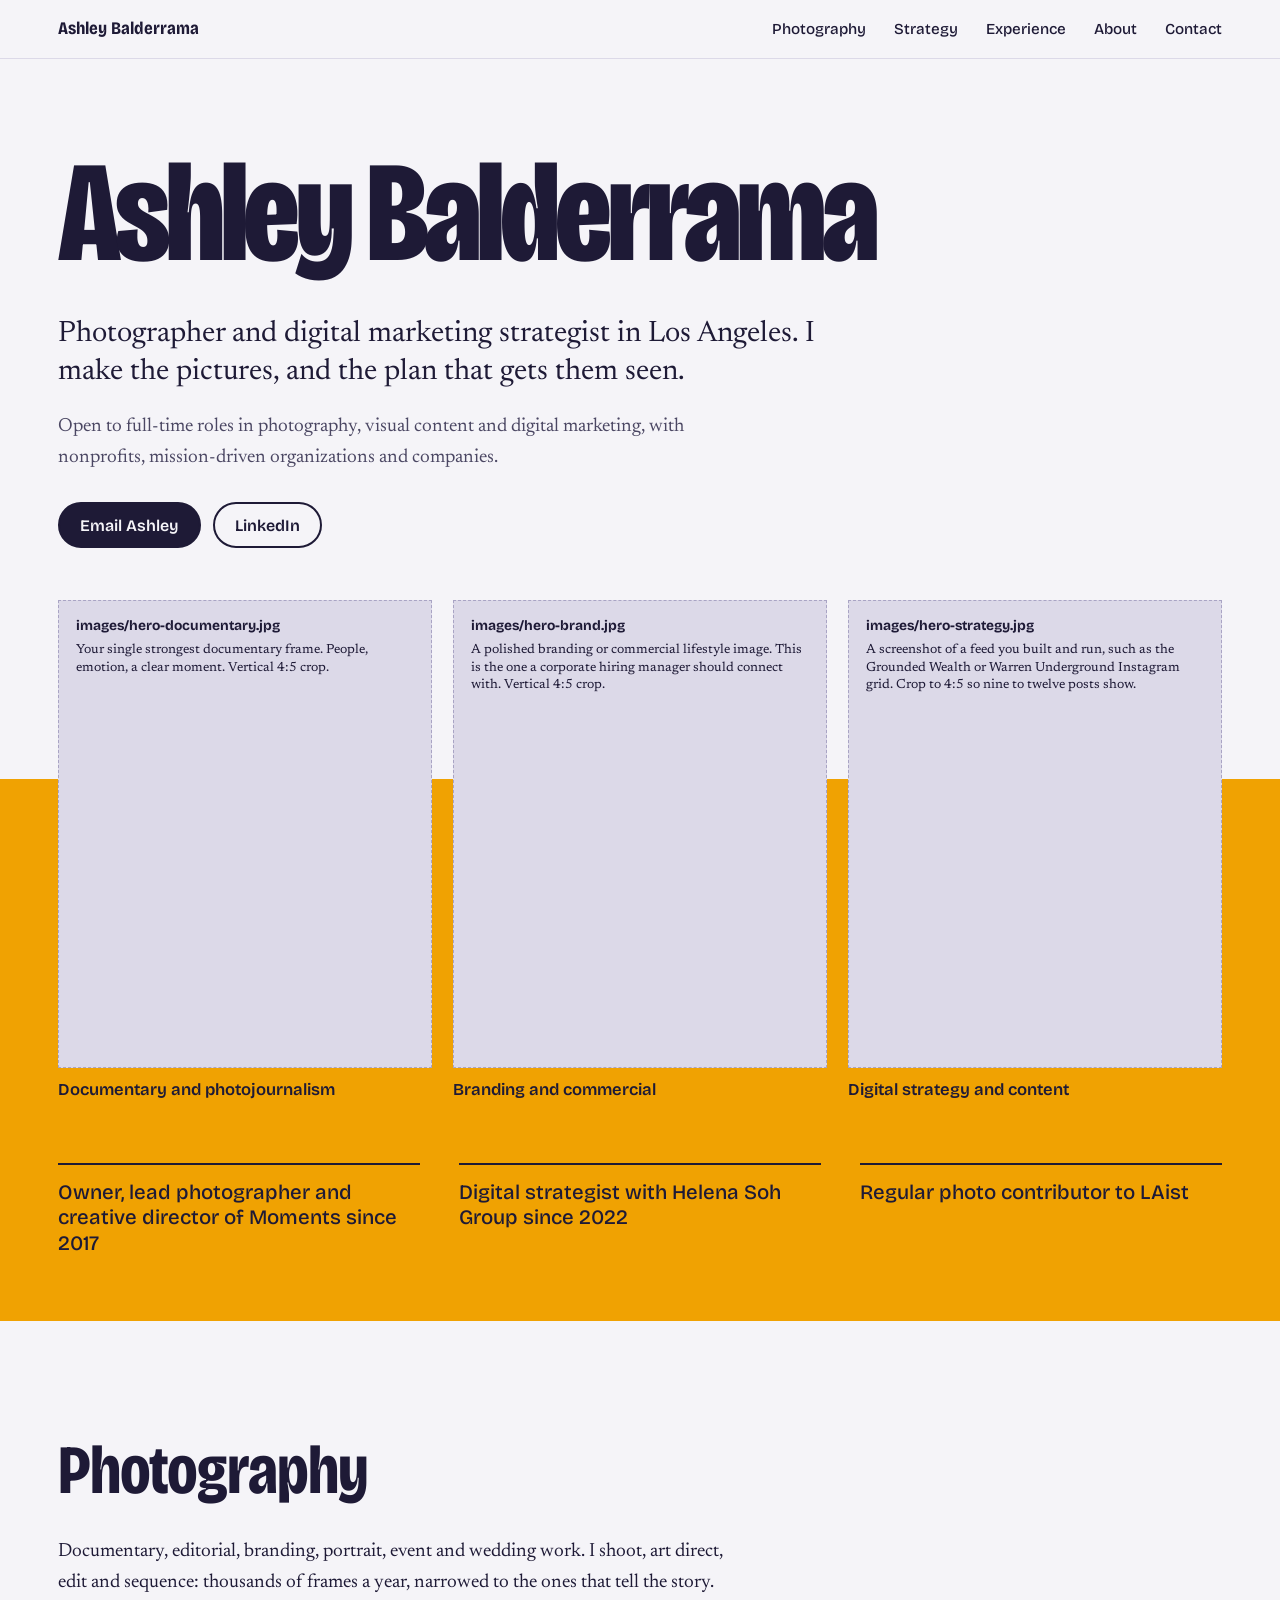
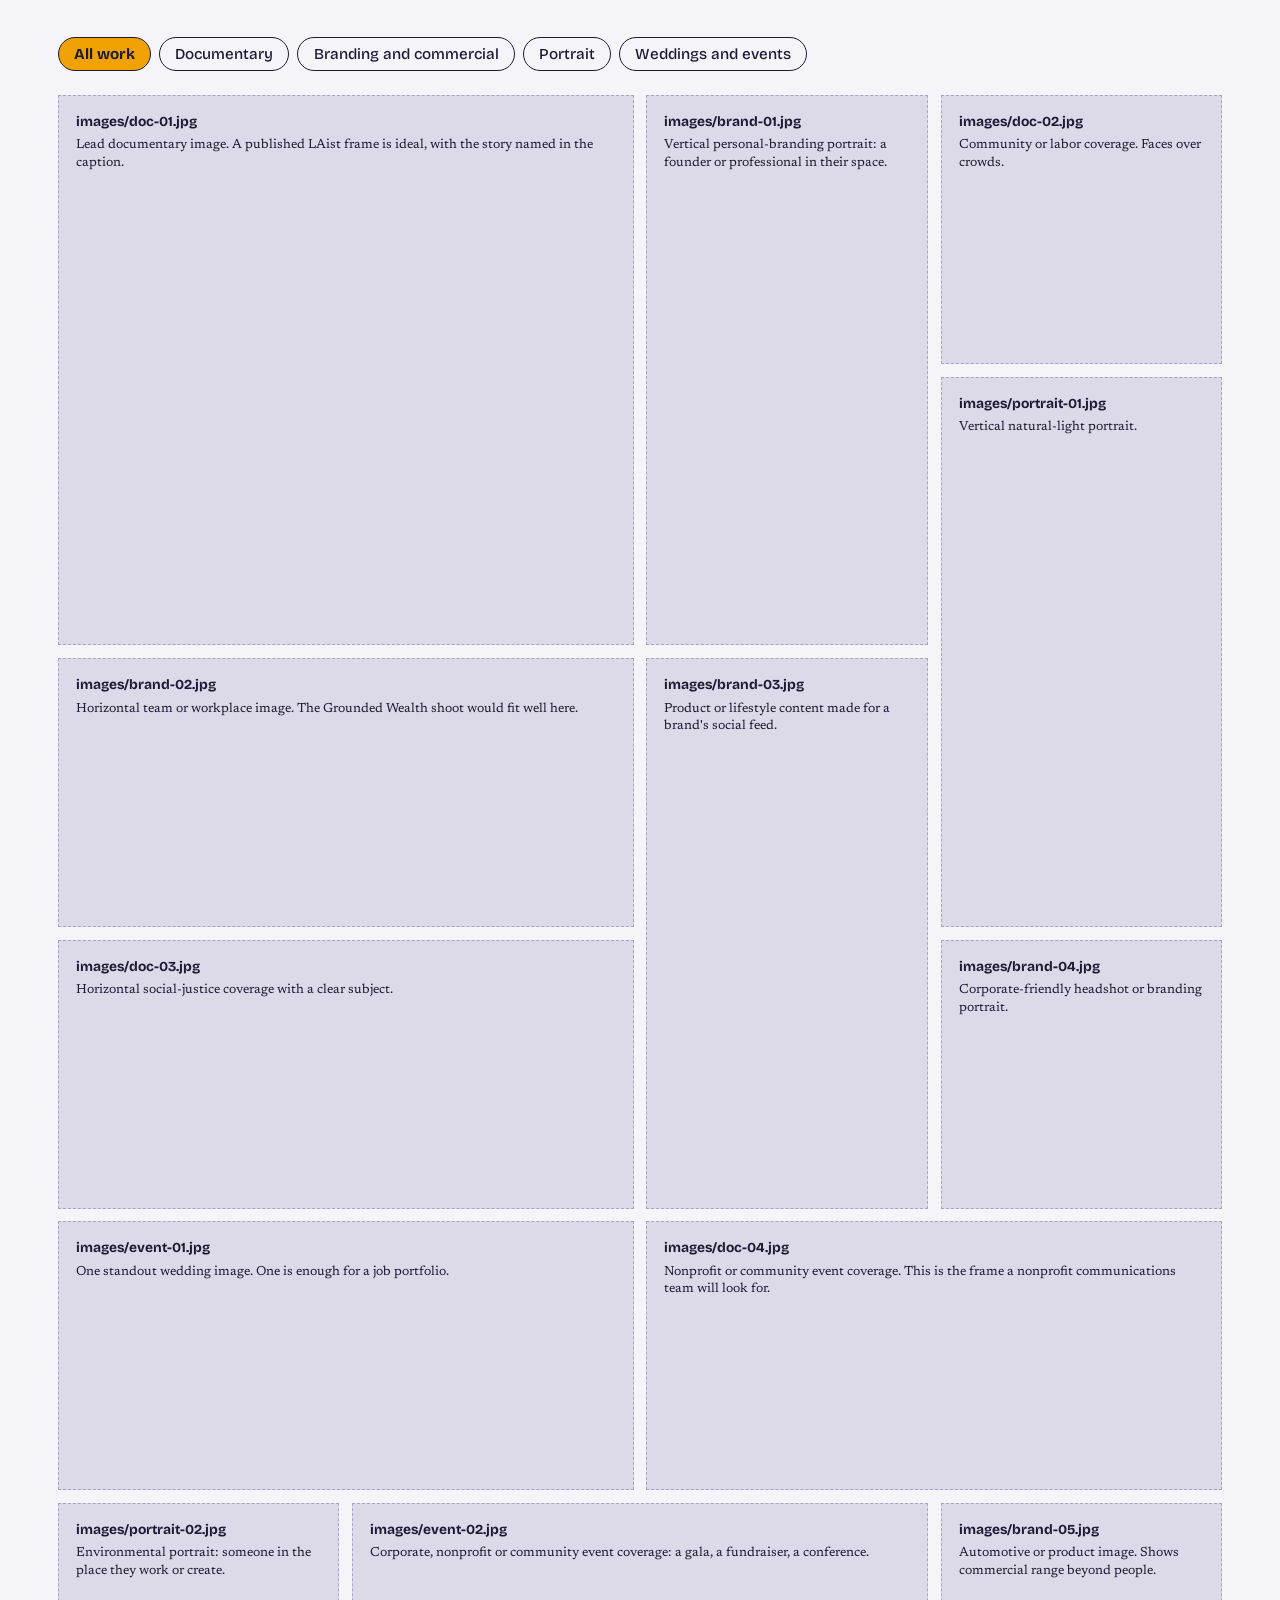
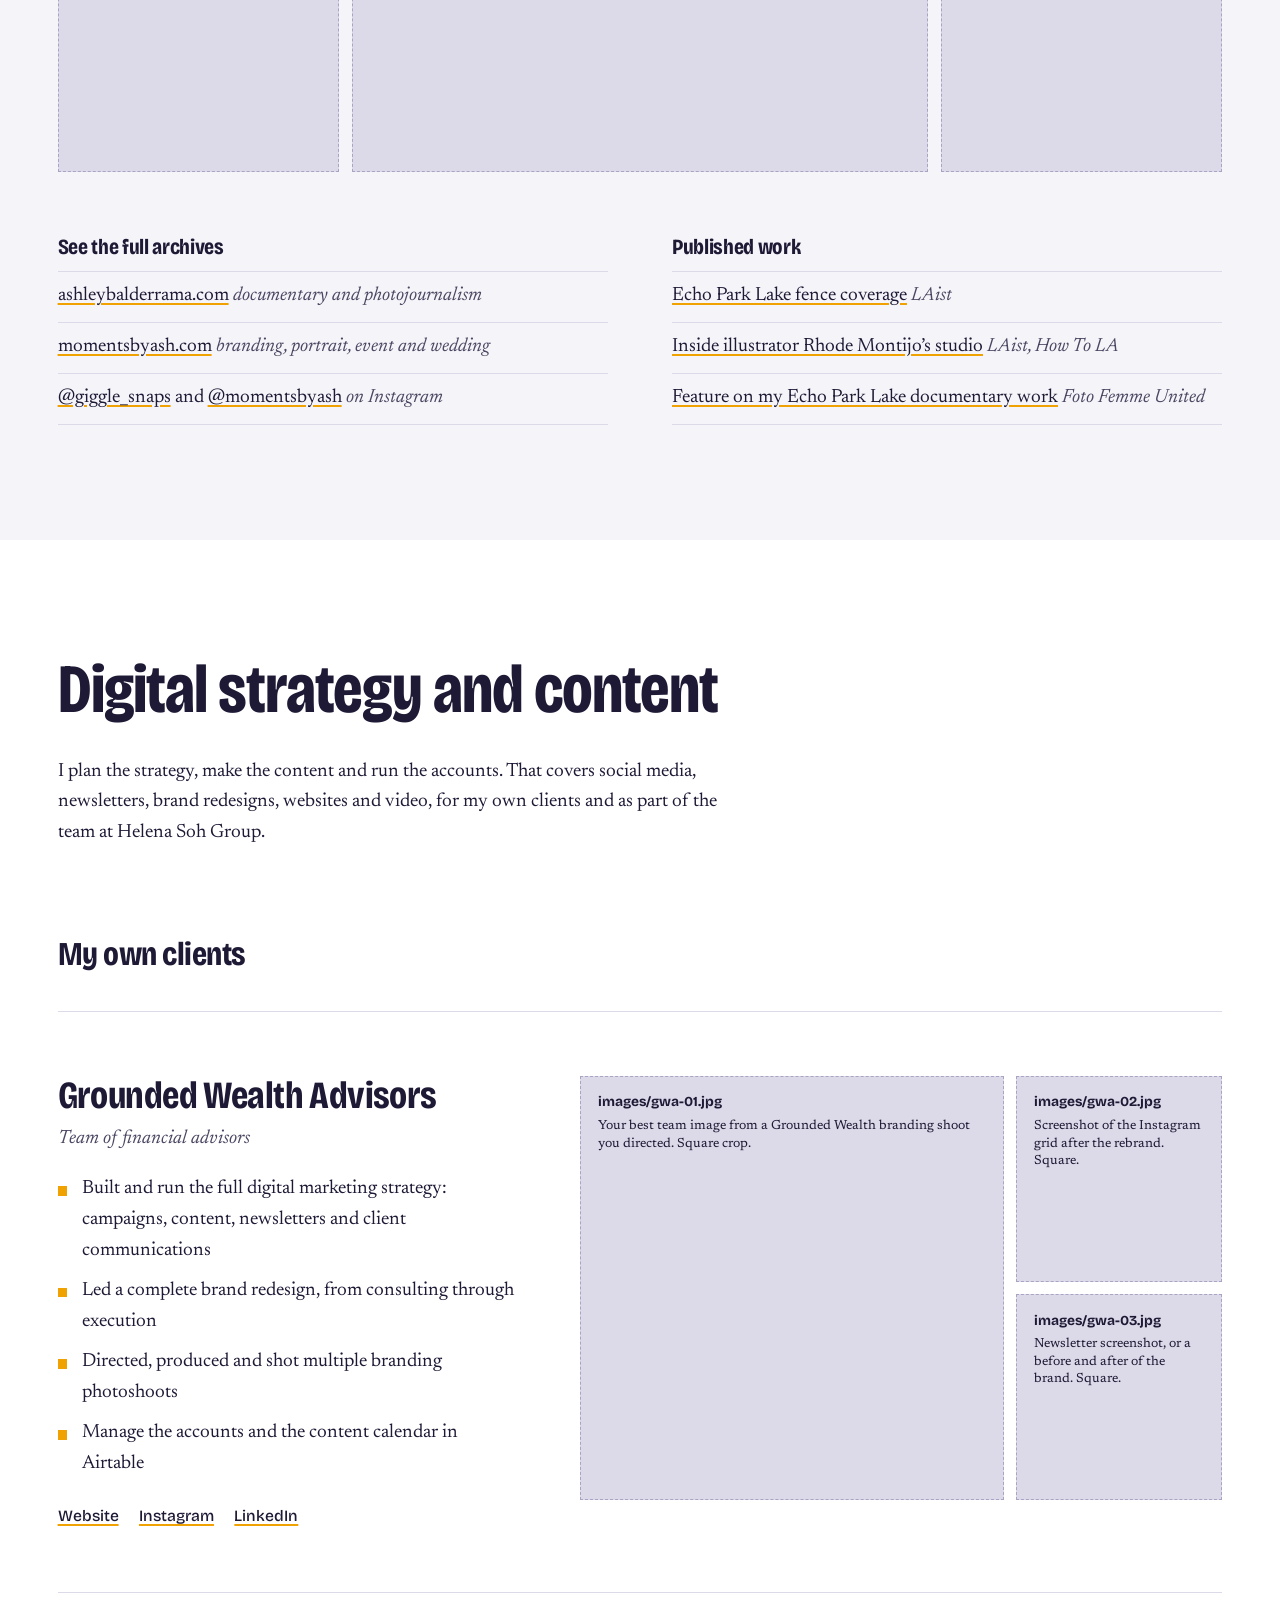
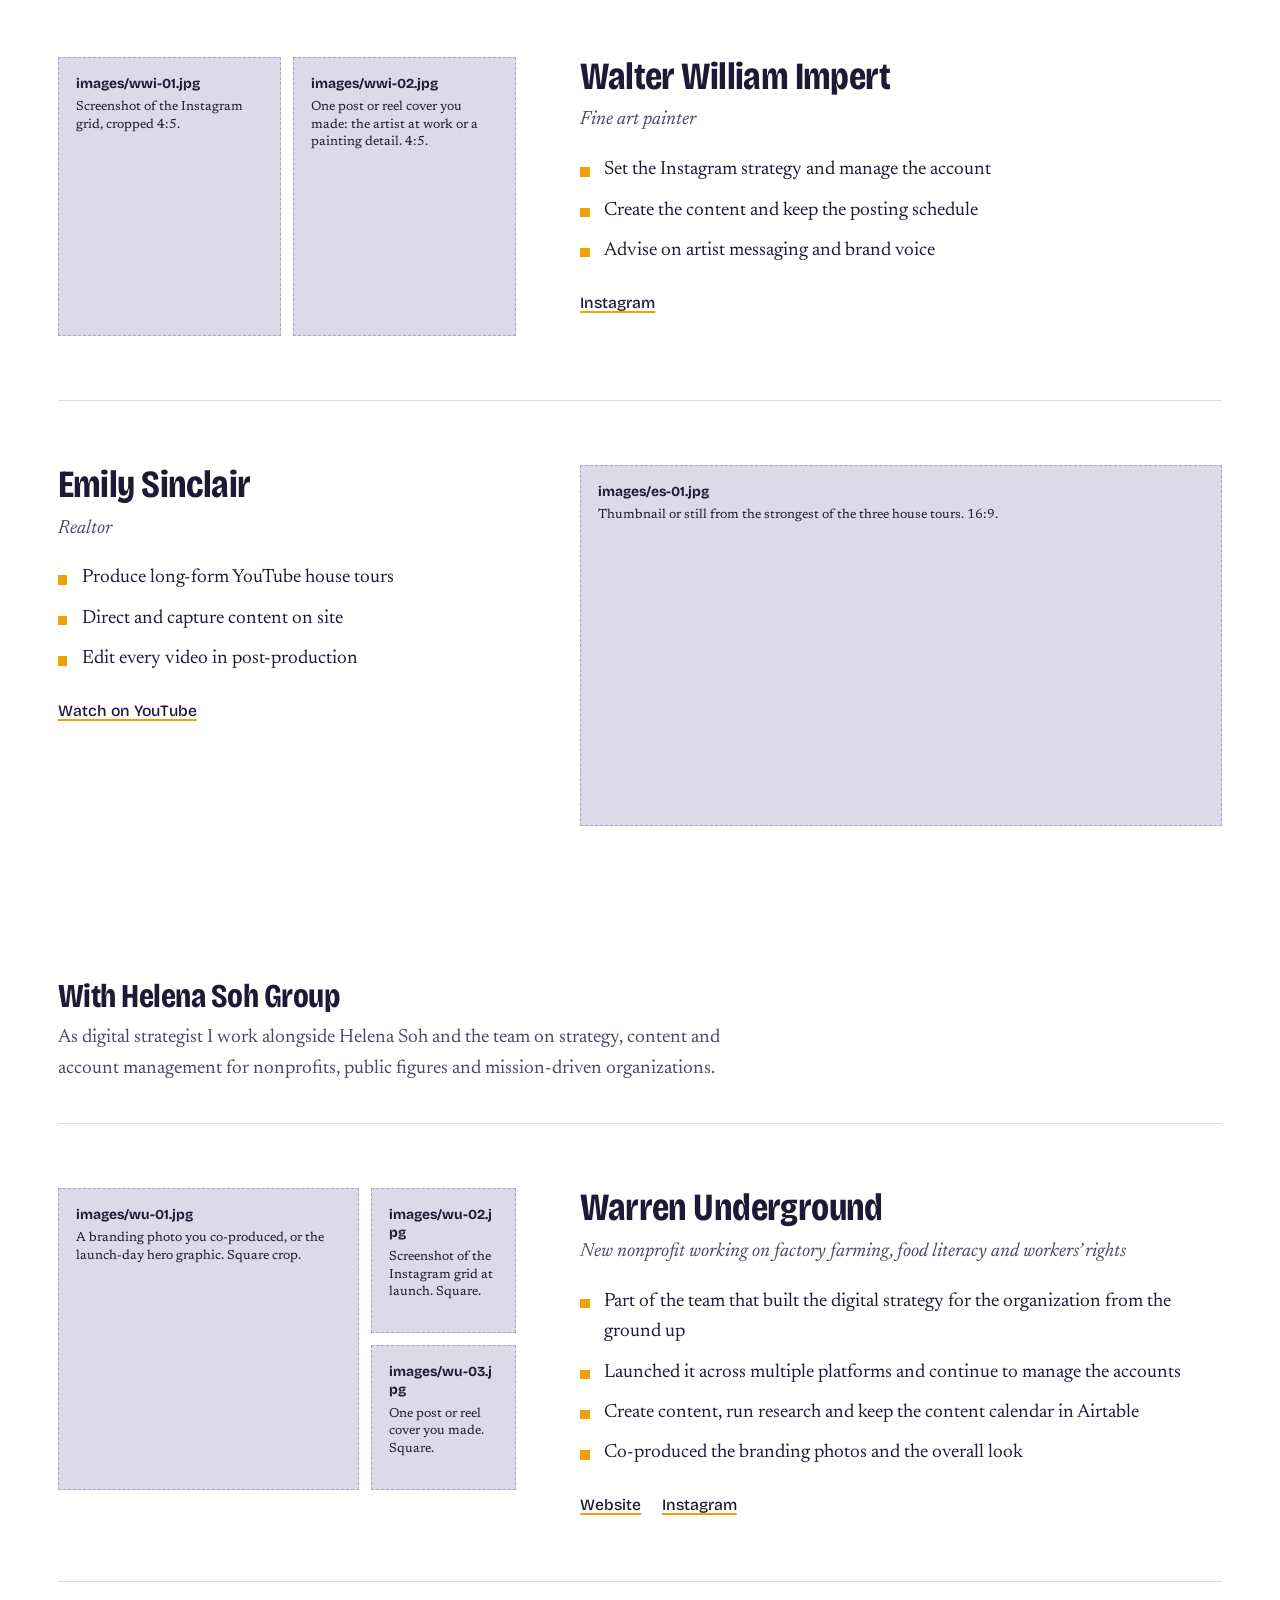
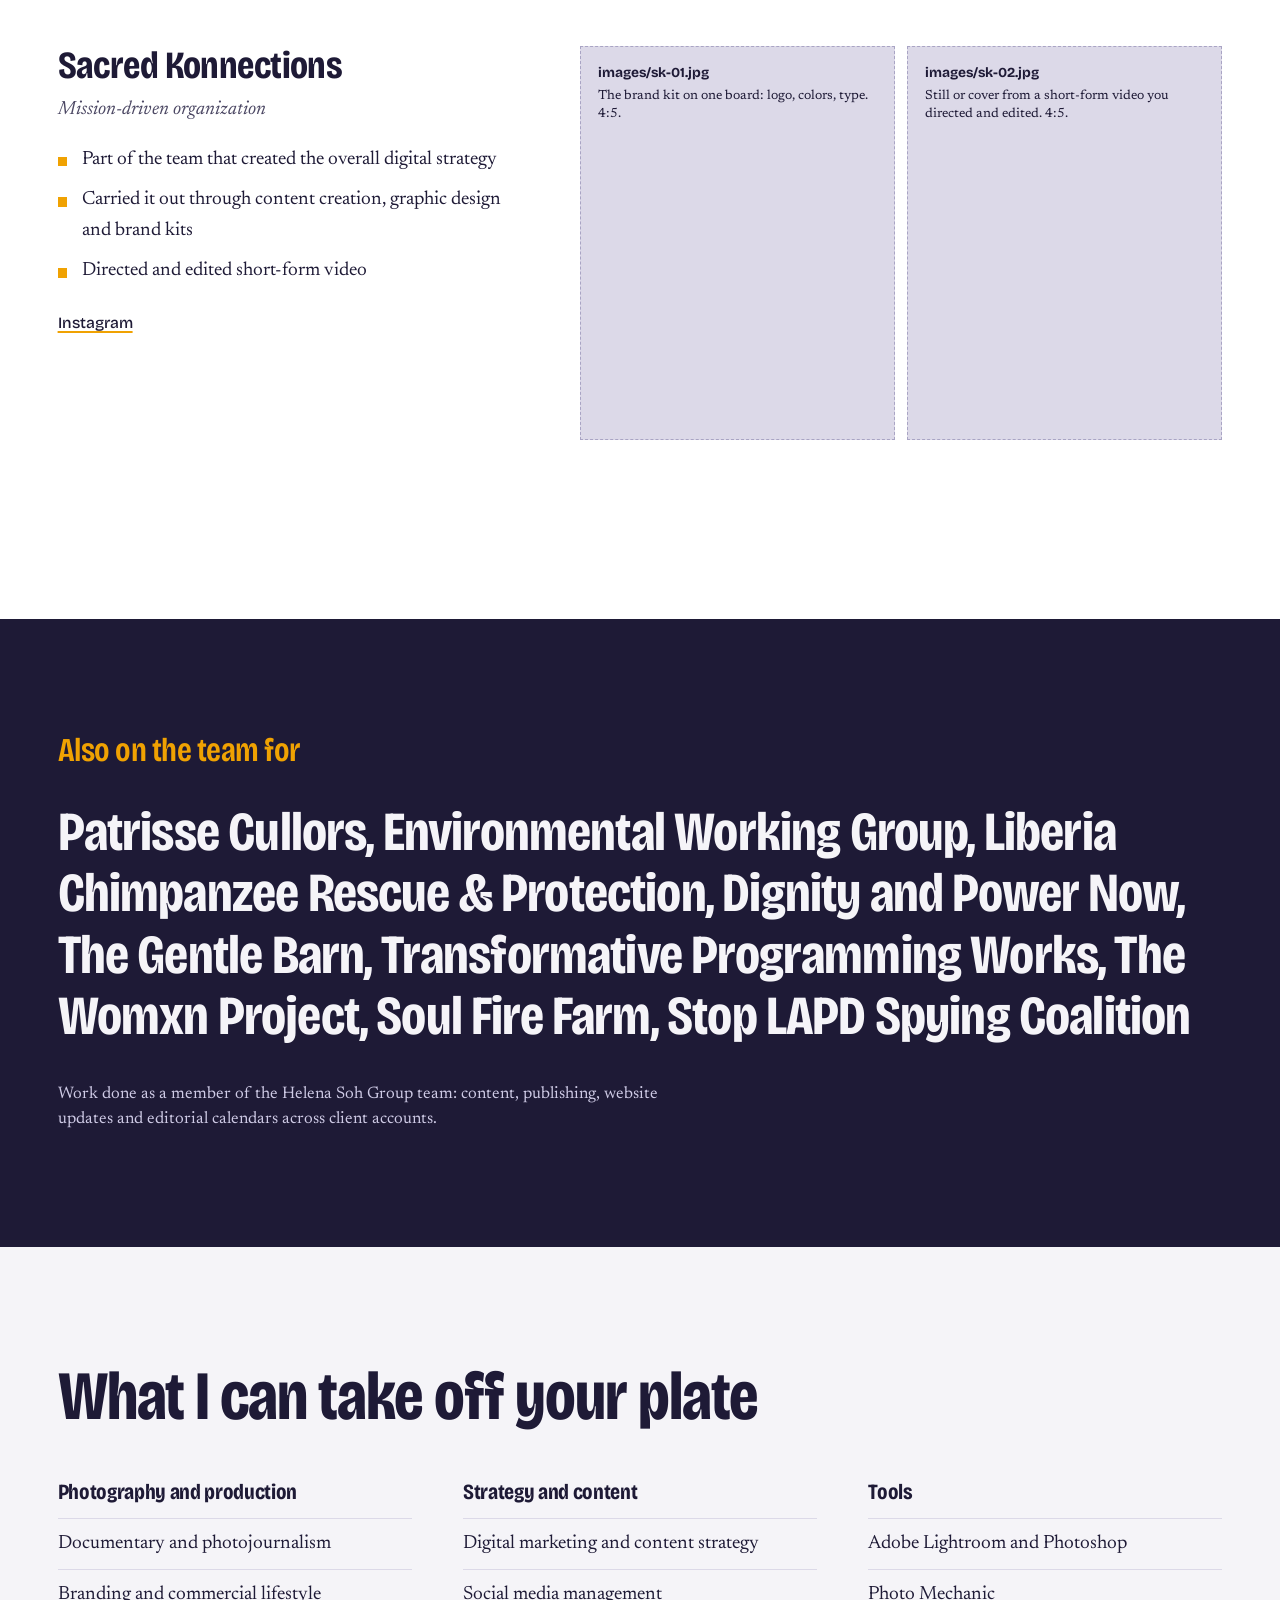
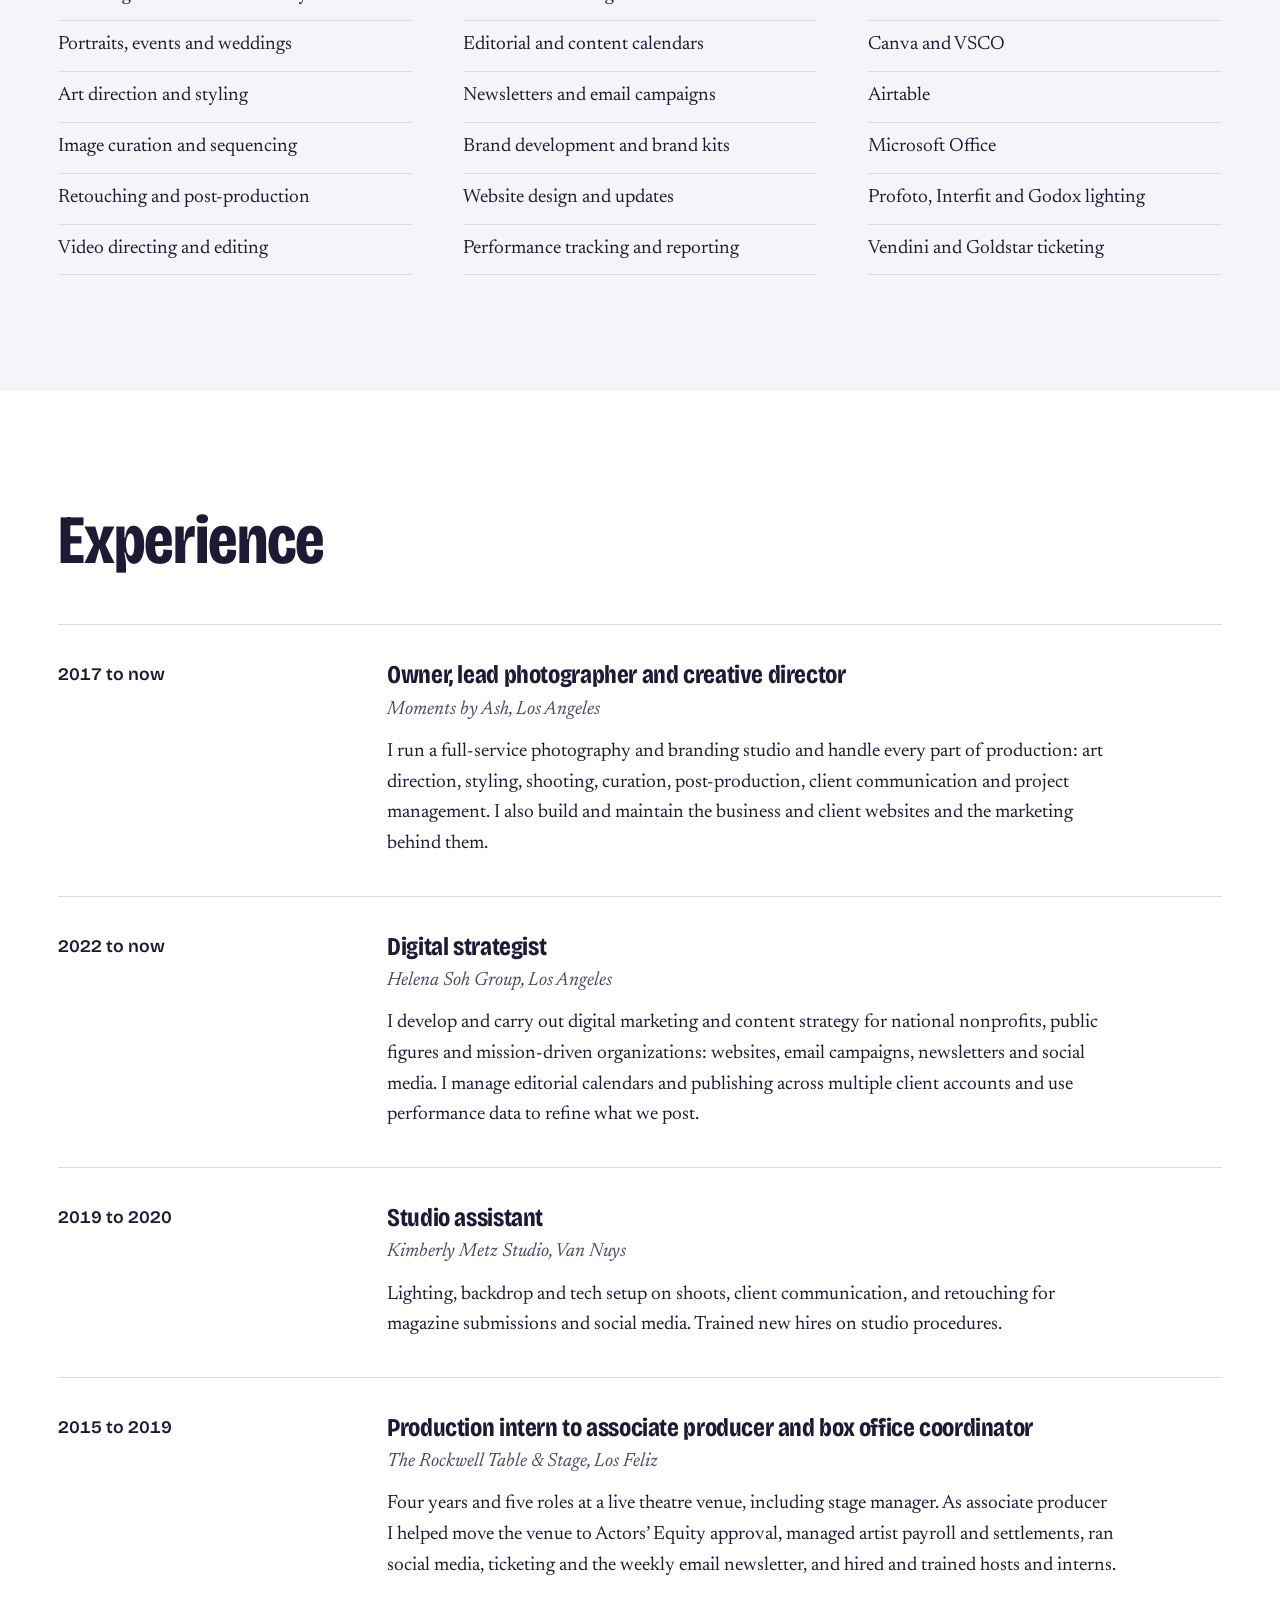
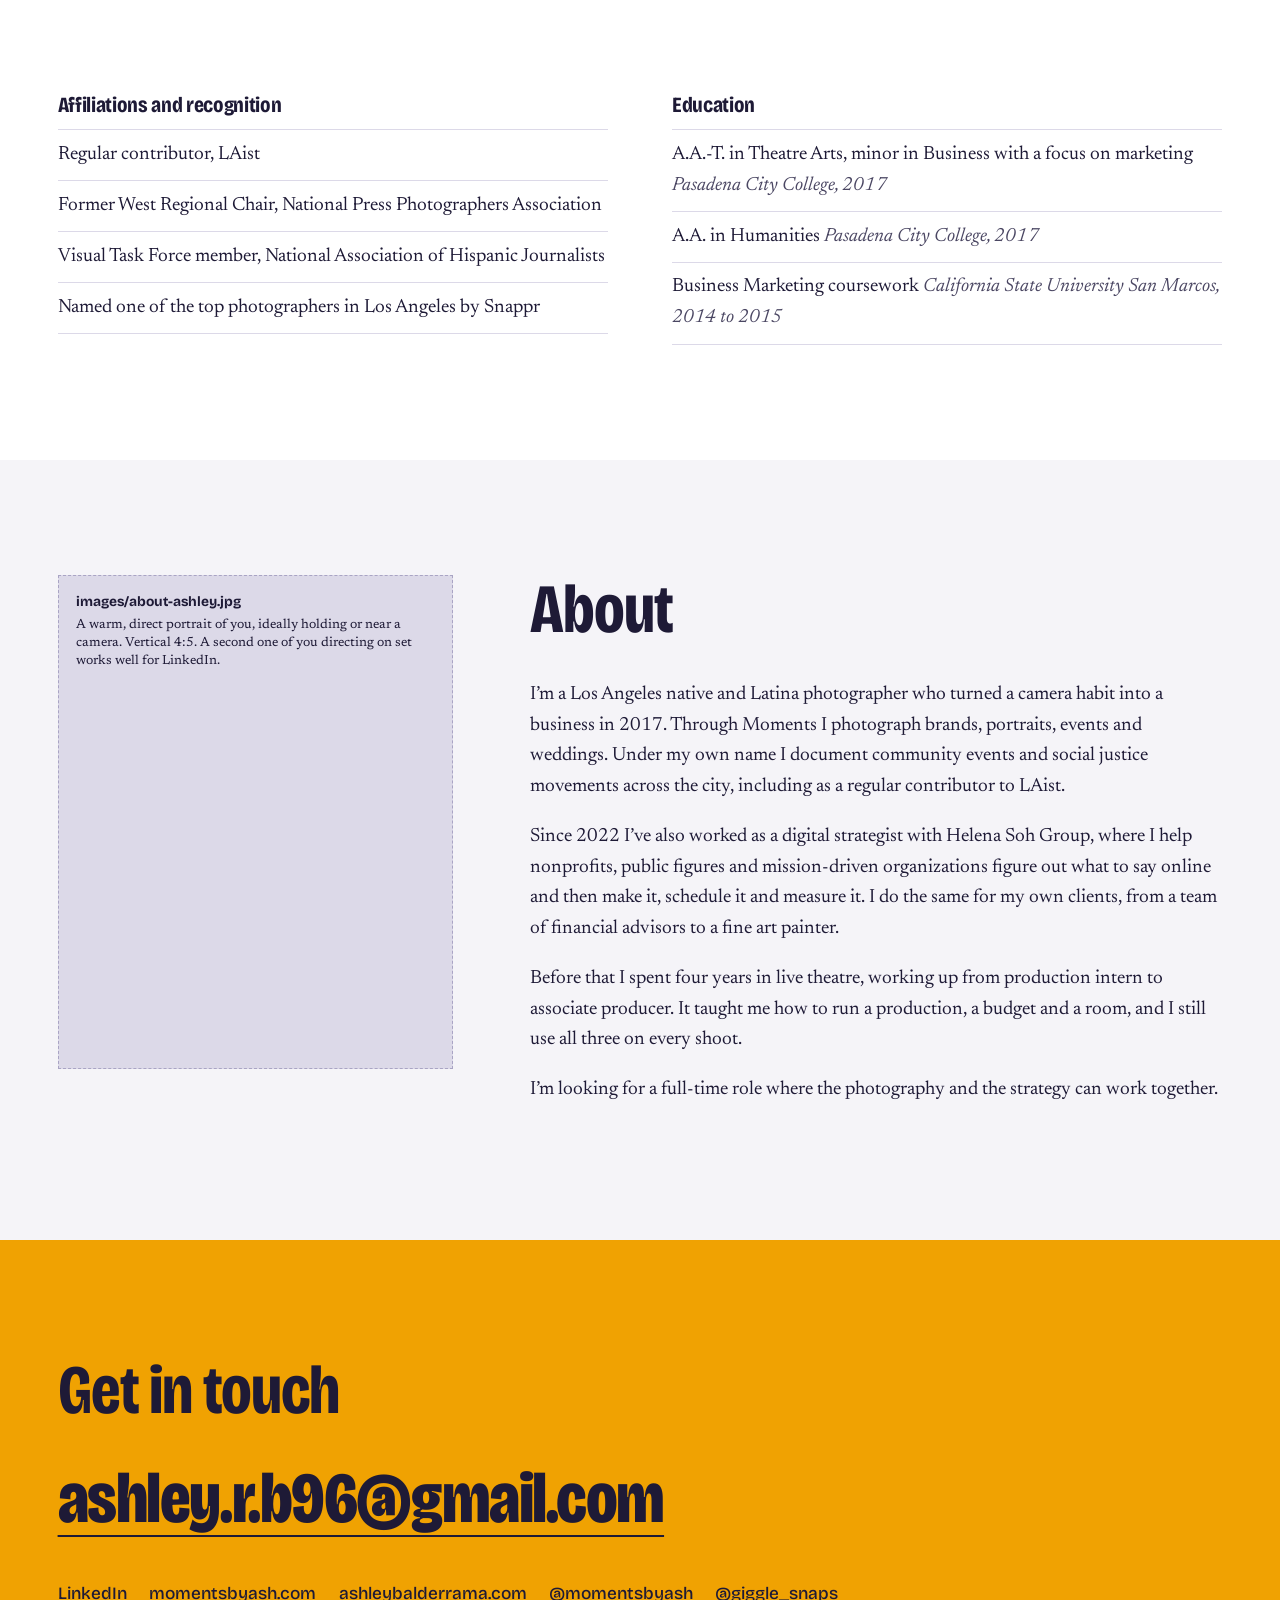
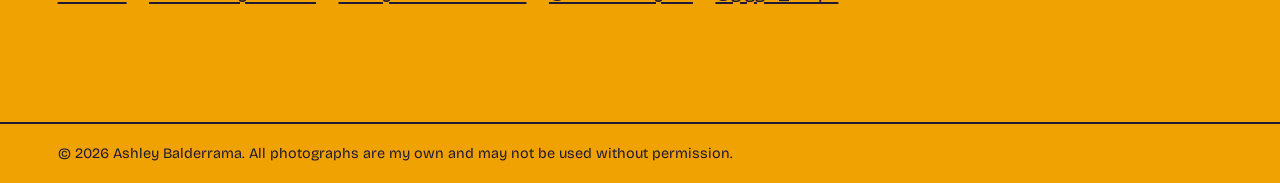
==== index.html @ 35fa94ba "Add files via upload" ====
<!doctype html>
<html lang="en">
<head>
<meta charset="utf-8">
<meta name="viewport" content="width=device-width, initial-scale=1">
<title>Ashley Balderrama | Photographer and digital marketing strategist</title>
<meta name="description" content="Portfolio of Ashley Balderrama, a Los Angeles photographer and digital marketing strategist. Documentary and branding photography, plus digital strategy for nonprofits, mission-driven organizations and businesses.">
<meta property="og:title" content="Ashley Balderrama | Photographer and digital marketing strategist">
<meta property="og:description" content="Documentary and branding photography, plus digital strategy for nonprofits, mission-driven organizations and businesses.">
<meta property="og:type" content="website">
<!-- Once the site is live, add a share image:
<meta property="og:image" content="https://YOUR-USERNAME.github.io/images/hero-brand.jpg"> -->
<link rel="icon" href="data:image/svg+xml,%3Csvg xmlns='http://www.w3.org/2000/svg' viewBox='0 0 64 64'%3E%3Crect width='64' height='64' fill='%23F0A202'/%3E%3Ctext x='32' y='43' font-family='Arial,sans-serif' font-weight='700' font-size='30' text-anchor='middle' fill='%231E1A36'%3EAB%3C/text%3E%3C/svg%3E">
<link rel="preconnect" href="https://fonts.googleapis.com">
<link rel="preconnect" href="https://fonts.gstatic.com" crossorigin>
<link href="https://fonts.googleapis.com/css2?family=Bricolage+Grotesque:opsz,wdth,wght@12..96,75..100,400..800&family=Newsreader:ital,opsz,wght@0,6..72,400..600;1,6..72,400..600&display=swap" rel="stylesheet">

<style>
  :root{
    --paper:#F5F4F8;
    --white:#FFFFFF;
    --ink:#1E1A36;
    --ink-soft:#4B4763;
    --indigo:#4A3F8C;
    --marigold:#F0A202;
    --mist:#DCD9E8;
    --display:"Bricolage Grotesque","Arial Narrow","Helvetica Neue",Arial,sans-serif;
    --text:"Newsreader",Georgia,"Times New Roman",serif;
    --gutter:clamp(20px,4.5vw,64px);
  }
  *,*::before,*::after{box-sizing:border-box}
  html{-webkit-text-size-adjust:100%}
  @media (prefers-reduced-motion:no-preference){html{scroll-behavior:smooth}}
  body{
    margin:0;background:var(--paper);color:var(--ink);
    font-family:var(--text);font-size:clamp(1.06rem,.35vw + 1rem,1.2rem);line-height:1.6;
    font-optical-sizing:auto;
  }
  img{display:block;max-width:100%}
  h1,h2,h3,h4{font-family:var(--display);font-stretch:80%;line-height:1.02;margin:0;letter-spacing:-.015em}
  p{margin:0 0 1em}
  a{color:inherit;text-decoration-color:var(--marigold);text-decoration-thickness:2px;text-underline-offset:.18em}
  a:hover{text-decoration-color:currentColor}
  :focus-visible{outline:3px solid var(--indigo);outline-offset:3px}
  .on-dark :focus-visible{outline-color:var(--marigold)}
  .wrap{max-width:1280px;margin-inline:auto;padding-inline:var(--gutter)}
  .measure{max-width:38em}
  section[id]{scroll-margin-top:72px}

  /* top bar */
  .top{position:sticky;top:0;z-index:20;background:rgba(245,244,248,.94);backdrop-filter:blur(8px);border-bottom:1px solid var(--mist)}
  .top .wrap{display:flex;align-items:center;justify-content:space-between;gap:20px;min-height:58px}
  .brand{font-family:var(--display);font-weight:700;font-stretch:85%;font-size:1.1rem;text-decoration:none;white-space:nowrap}
  .top nav{display:flex;gap:clamp(14px,2.2vw,30px);overflow-x:auto;scrollbar-width:none}
  .top nav::-webkit-scrollbar{display:none}
  .top nav a{font-family:var(--display);font-size:.95rem;font-weight:500;text-decoration:none;white-space:nowrap;padding-block:6px}
  .top nav a:hover{text-decoration:underline;text-decoration-color:var(--marigold);text-decoration-thickness:2px}

  /* buttons */
  .btn{display:inline-block;font-family:var(--display);font-weight:600;font-size:1rem;text-decoration:none;
       padding:.72em 1.25em;border-radius:999px;border:2px solid var(--ink);line-height:1.2}
  .btn-solid{background:var(--ink);color:var(--paper)}
  .btn-solid:hover{background:var(--indigo);border-color:var(--indigo)}
  .btn-line:hover{background:var(--ink);color:var(--paper)}
  [hidden]{display:none !important}

  /* image slots */
  .slot{position:relative;display:block;overflow:hidden;margin:0;background:var(--mist);color:var(--ink)}
  .slot > img{position:absolute;inset:0;width:100%;height:100%;object-fit:cover}
  .slot-note{display:none;position:absolute;inset:0;padding:clamp(10px,1.4vw,18px);overflow:hidden;
             font-family:var(--text);font-size:.82rem;line-height:1.35;text-align:left;font-weight:400}
  .slot-note b{display:block;font-family:var(--display);font-weight:700;font-size:.86rem;margin-bottom:.35em;word-break:break-all}
  .slot.is-empty .slot-note{display:block}
  .slot.is-empty{outline:1.5px dashed #A9A4C4;outline-offset:-1.5px}
  body.guide .slot .slot-note{display:block}
  body.guide .slot.is-filled .slot-note{background:rgba(30,26,54,.82);color:var(--paper)}
  .guide-bar{display:none;background:var(--ink);color:var(--paper);font-family:var(--display);font-size:.92rem;padding:10px var(--gutter)}
  body.guide .guide-bar{display:block}
  .guide-bar a{color:var(--paper)}

  /* hero */
  .hero-text{padding-block:clamp(40px,7vw,104px) clamp(32px,4vw,56px)}
  .hero h1{font-size:clamp(3.1rem,11.2vw,10rem);font-weight:800;font-stretch:75%;line-height:.9;letter-spacing:-.03em;margin-bottom:clamp(20px,3vw,40px)}
  .lede{font-size:clamp(1.35rem,2.3vw,2rem);line-height:1.28;max-width:27em;margin-bottom:.7em}
  .open{color:var(--ink-soft);max-width:36em;margin-bottom:1.5em}
  .actions{display:flex;flex-wrap:wrap;gap:12px}
  .hero-band{background:linear-gradient(var(--paper) 0,var(--paper) clamp(90px,14vw,200px),var(--marigold) clamp(90px,14vw,200px))}
  .hero-frames{display:grid;grid-template-columns:repeat(3,minmax(0,1fr));gap:clamp(10px,1.6vw,22px)}
  .hero-frame{text-decoration:none;display:block}
  .hero-frame .slot{aspect-ratio:4/5}
  .hero-frame > span{display:block;font-family:var(--display);font-weight:600;font-size:clamp(.95rem,1.3vw,1.15rem);line-height:1.2;padding-top:.7em}
  .hero-frame:hover > span{text-decoration:underline;text-decoration-thickness:2px}
  .facts{display:grid;grid-template-columns:repeat(3,minmax(0,1fr));gap:clamp(16px,3vw,44px);
         padding:clamp(36px,5vw,64px) 0;margin:0;list-style:none}
  .facts li{font-family:var(--display);font-weight:500;font-size:clamp(1.05rem,1.6vw,1.4rem);line-height:1.25;
            border-top:2px solid var(--ink);padding-top:.7em}

  /* section rhythm */
  .band{padding-block:clamp(64px,9vw,132px)}
  .band h2{font-size:clamp(2.2rem,5.4vw,4.4rem);font-weight:700;margin-bottom:.45em}
  .intro{font-size:clamp(1.15rem,1.5vw,1.35rem);max-width:36em}

  /* gallery */
  .filters{display:flex;flex-wrap:wrap;gap:8px;margin:clamp(24px,3vw,40px) 0 clamp(16px,2vw,24px)}
  .filters button{font-family:var(--display);font-size:.95rem;font-weight:500;color:var(--ink);background:transparent;
                  border:1.5px solid var(--ink);border-radius:999px;padding:.45em 1em;cursor:pointer;line-height:1.2}
  .filters button[aria-pressed="true"]{background:var(--marigold);font-weight:700}
  .filters button:hover{background:var(--mist)}
  .filters button[aria-pressed="true"]:hover{background:var(--marigold)}
  .gallery{display:grid;grid-template-columns:repeat(4,minmax(0,1fr));grid-auto-rows:clamp(150px,21vw,300px);
           grid-auto-flow:dense;gap:clamp(8px,1vw,14px)}
  .frame{appearance:none;border:0;padding:0;font:inherit;cursor:default;width:100%;height:100%}
  .frame.is-filled{cursor:zoom-in}
  .frame.tall{grid-row:span 2}
  .frame.wide{grid-column:span 2}
  .frame.big{grid-column:span 2;grid-row:span 2}
  .after-gallery{display:grid;grid-template-columns:minmax(0,1fr) minmax(0,1fr);gap:clamp(24px,5vw,72px);margin-top:clamp(36px,5vw,64px)}
  .after-gallery h3{font-size:1.35rem;font-weight:700;margin-bottom:.6em}
  .plain{list-style:none;margin:0;padding:0}
  .plain li{padding-block:.5em;border-top:1px solid var(--mist)}
  .plain li:last-child{border-bottom:1px solid var(--mist)}
  .credit{font-style:italic;color:var(--ink-soft)}

  /* lightbox */
  dialog.lightbox{border:0;padding:0;background:var(--ink);color:var(--paper);max-width:min(96vw,1400px);max-height:94vh;width:max-content}
  dialog.lightbox::backdrop{background:rgba(30,26,54,.88)}
  .lightbox img{max-width:min(96vw,1400px);max-height:78vh;width:auto;height:auto;margin-inline:auto}
  .lb-foot{display:flex;align-items:center;justify-content:space-between;gap:16px;padding:12px 16px}
  .lb-foot p{margin:0;font-style:italic;font-size:1rem;line-height:1.35}
  .lb-btns{display:flex;gap:8px;flex-shrink:0}
  .lb-btns button{font-family:var(--display);font-size:.9rem;font-weight:600;color:var(--paper);background:transparent;
                  border:1.5px solid var(--paper);border-radius:999px;padding:.4em .95em;cursor:pointer}
  .lb-btns button:hover{background:var(--paper);color:var(--ink)}

  /* strategy */
  .strategy{background:var(--white)}
  .group-title{font-size:clamp(1.5rem,2.6vw,2.1rem);font-weight:700;margin-top:clamp(48px,7vw,96px)}
  .group-note{color:var(--ink-soft);max-width:36em;margin:.5em 0 0}
  .case{display:grid;grid-template-columns:minmax(0,5fr) minmax(0,7fr);gap:clamp(24px,5vw,80px);align-items:start;
        padding-block:clamp(36px,5vw,72px);border-top:1px solid var(--mist);margin-top:clamp(24px,3vw,40px)}
  .case + .case{margin-top:0}
  .case.flip .case-media{order:-1}
  .case h4{font-size:clamp(1.7rem,3vw,2.6rem);font-weight:700;margin-bottom:.25em}
  .kind{font-style:italic;color:var(--ink-soft);margin-bottom:1em}
  .did{margin:0 0 1.2em;padding:0;list-style:none}
  .did li{position:relative;padding-left:1.25em;margin-bottom:.5em}
  .did li::before{content:"";position:absolute;left:0;top:.62em;width:.5em;height:.5em;background:var(--marigold)}
  .links{font-family:var(--display);font-size:.98rem;font-weight:500;display:flex;flex-wrap:wrap;gap:.3em 1.3em;margin:0}
  .media-a{display:grid;grid-template-columns:repeat(3,minmax(0,1fr));gap:clamp(8px,1vw,12px)}
  .media-a .slot{aspect-ratio:1}
  .media-a .slot:first-child{grid-column:span 2;grid-row:span 2;aspect-ratio:auto;height:100%}
  .media-b{display:grid;grid-template-columns:repeat(2,minmax(0,1fr));gap:clamp(8px,1vw,12px)}
  .media-b .slot{aspect-ratio:4/5}
  .media-c .slot{aspect-ratio:16/9}

  /* roster */
  .roster{background:var(--ink);color:var(--paper)}
  .roster h2{font-size:clamp(1.5rem,2.6vw,2.1rem);font-weight:600;margin-bottom:1em;color:var(--marigold)}
  .roster p{font-family:var(--display);font-stretch:80%;font-weight:700;font-size:clamp(1.7rem,4.3vw,3.6rem);line-height:1.12;letter-spacing:-.015em;margin:0;max-width:22em}
  .roster .foot{font-family:var(--text);font-weight:400;font-stretch:100%;font-size:1.05rem;line-height:1.5;letter-spacing:0;margin-top:2em;max-width:36em;color:#CFCBE6}

  /* toolkit */
  .cols-3{display:grid;grid-template-columns:repeat(3,minmax(0,1fr));gap:clamp(24px,4vw,56px);margin-top:clamp(28px,4vw,48px)}
  .cols-3 h3{font-size:1.35rem;font-weight:700;margin-bottom:.7em}

  /* experience */
  .experience{background:var(--white)}
  .timeline{list-style:none;margin:clamp(28px,4vw,48px) 0 0;padding:0}
  .timeline > li{display:grid;grid-template-columns:minmax(0,3fr) minmax(0,9fr);gap:clamp(16px,4vw,56px);
                 padding-block:clamp(22px,3vw,36px);border-top:1px solid var(--mist)}
  .when{font-family:var(--display);font-weight:600;font-size:1.1rem;font-variant-numeric:tabular-nums}
  .timeline h3{font-size:clamp(1.3rem,2vw,1.65rem);font-weight:700;margin-bottom:.2em;line-height:1.1}
  .where{font-style:italic;color:var(--ink-soft);margin-bottom:.6em}
  .timeline p:last-child{margin-bottom:0}
  .two-up{display:grid;grid-template-columns:minmax(0,1fr) minmax(0,1fr);gap:clamp(24px,5vw,72px);margin-top:clamp(40px,6vw,80px)}
  .two-up h3{font-size:1.35rem;font-weight:700;margin-bottom:.6em}

  /* about */
  .about-grid{display:grid;grid-template-columns:minmax(0,4fr) minmax(0,7fr);gap:clamp(24px,6vw,96px);align-items:start}
  .about-grid .slot{aspect-ratio:4/5}
  .about-grid h2{margin-bottom:.5em}

  /* contact */
  .contact{background:var(--marigold)}
  .contact h2{margin-bottom:.3em}
  .mail{display:inline-block;font-family:var(--display);font-stretch:78%;font-weight:800;letter-spacing:-.02em;
        font-size:clamp(1.45rem,5.6vw,4.6rem);line-height:1.05;text-decoration-color:var(--ink);overflow-wrap:anywhere;margin:.2em 0 .6em}
  .contact a{text-decoration-color:var(--ink)}
  .contact .links{font-size:1.08rem}
  .colophon{background:var(--marigold);border-top:2px solid var(--ink);font-family:var(--display);font-size:.9rem;padding-block:18px}

  @media (max-width:900px){
    .case,.about-grid,.after-gallery,.two-up{grid-template-columns:minmax(0,1fr)}
    .case.flip .case-media{order:0}
    .cols-3{grid-template-columns:minmax(0,1fr)}
    .about-grid .slot{max-width:420px}
  }
  @media (max-width:700px){
    .hero-frames{grid-template-columns:repeat(2,minmax(0,1fr))}
    .hero-frame:first-child{grid-column:span 2}
    .hero-frame:first-child .slot{aspect-ratio:3/2}
    .facts{grid-template-columns:minmax(0,1fr)}
    .gallery{grid-template-columns:repeat(2,minmax(0,1fr));grid-auto-rows:clamp(150px,44vw,300px)}
    .timeline > li{grid-template-columns:minmax(0,1fr);gap:6px}
    .lb-foot{flex-direction:column;align-items:flex-start}
  }
  @media (max-width:600px){
    .brand{display:none}
    .top nav{flex:1;justify-content:space-between;gap:6px}
    .top nav a{font-size:.82rem}
  }
</style>
</head>

<body>
<div class="guide-bar">Guide mode is on: every frame shows the file it is waiting for and what to put there. <a href="./">Turn it off</a></div>

<header class="top">
  <div class="wrap">
    <a class="brand" href="#top">Ashley Balderrama</a>
    <nav aria-label="Sections">
      <a href="#photography">Photography</a>
      <a href="#strategy">Strategy</a>
      <a href="#experience">Experience</a>
      <a href="#about">About</a>
      <a href="#contact">Contact</a>
    </nav>
  </div>
</header>

<main id="top">

<!-- ======================= HERO ======================= -->
<section class="hero">
  <div class="wrap hero-text">
    <h1>Ashley Balderrama</h1>
    <p class="lede">Photographer and digital marketing strategist in Los Angeles. I make the pictures, and the plan that gets them seen.</p>
    <p class="open">Open to full-time roles in photography, visual content and digital marketing, with nonprofits, mission-driven organizations and companies.</p>
    <div class="actions">
      <a class="btn btn-solid" href="mailto:ashley.r.b96@gmail.com">Email Ashley</a>
      <a class="btn btn-line" id="resume-link" href="resume.pdf" hidden>Download résumé</a>
      <a class="btn btn-line" href="https://www.linkedin.com/in/ashley-balderrama/">LinkedIn</a>
    </div>
  </div>

  <div class="hero-band">
    <div class="wrap hero-frames">
      <a class="hero-frame" href="#photography">
        <figure class="slot" data-file="hero-documentary.jpg"
          data-remote="https://images.squarespace-cdn.com/content/v1/62d63149f0b4ea38206a12a6/1f584473-de07-4933-b4b8-3ac4979d405b/B238EC0E-89F5-47FF-9099-34D9C6D2F889.JPG?format=1500w"
          data-alt="Documentary photograph by Ashley Balderrama"
          data-brief="Your single strongest documentary frame. People, emotion, a clear moment. Vertical 4:5 crop."></figure>
        <span>Documentary and photojournalism</span>
      </a>
      <a class="hero-frame" href="#photography">
        <figure class="slot" data-file="hero-brand.jpg"
          data-remote="https://images.squarespace-cdn.com/content/v1/5c3fdaedb10598244d520c8a/1738622643430-5O8G2UMKD5B6WDNV3I7J/00-190_BSM_EXPANDED.jpg?format=1500w"
          data-alt="Branding photograph by Ashley Balderrama"
          data-brief="A polished branding or commercial lifestyle image. This is the one a corporate hiring manager should connect with. Vertical 4:5 crop."></figure>
        <span>Branding and commercial</span>
      </a>
      <a class="hero-frame" href="#strategy">
        <figure class="slot" data-file="hero-strategy.jpg"
          data-alt="Social media content planned and produced by Ashley Balderrama"
          data-brief="A screenshot of a feed you built and run, such as the Grounded Wealth or Warren Underground Instagram grid. Crop to 4:5 so nine to twelve posts show."></figure>
        <span>Digital strategy and content</span>
      </a>
    </div>

    <div class="wrap"><ul class="facts">
      <li>Owner, lead photographer and creative director of Moments since 2017</li>
      <li>Digital strategist with Helena Soh Group since 2022</li>
      <li>Regular photo contributor to LAist</li>
    </ul></div>
  </div>
</section>

<!-- ======================= PHOTOGRAPHY ======================= -->
<section class="band" id="photography">
  <div class="wrap">
    <h2>Photography</h2>
    <p class="intro">Documentary, editorial, branding, portrait, event and wedding work. I shoot, art direct, edit and sequence: thousands of frames a year, narrowed to the ones that tell the story.</p>

    <div class="filters" role="group" aria-label="Filter photographs">
      <button type="button" data-filter="all" aria-pressed="true">All work</button>
      <button type="button" data-filter="documentary" aria-pressed="false">Documentary</button>
      <button type="button" data-filter="branding" aria-pressed="false">Branding and commercial</button>
      <button type="button" data-filter="portrait" aria-pressed="false">Portrait</button>
      <button type="button" data-filter="events" aria-pressed="false">Weddings and events</button>
    </div>

    <div class="gallery" id="gallery">
      <button type="button" class="frame slot big" data-cat="documentary" data-file="doc-01.jpg"
        data-remote="https://images.squarespace-cdn.com/content/v1/62d63149f0b4ea38206a12a6/7ef7f01e-4f79-4f7f-9ec5-4e80a319b006/Drag-March-LA-040923-1.jpg?format=1500w"
        data-caption="Drag March LA, April 2023."
        data-brief="Lead documentary image. A published LAist frame is ideal, with the story named in the caption."></button>

      <button type="button" class="frame slot tall" data-cat="branding" data-file="brand-01.jpg"
        data-remote="https://images.squarespace-cdn.com/content/v1/5c3fdaedb10598244d520c8a/a6f07bd9-fb67-416a-abfa-bbcd5eecec7d/5F6FC21E-1A24-438C-9D6A-14C7E56B5825.JPG?format=1000w"
        data-caption="Personal branding session, Los Angeles."
        data-brief="Vertical personal-branding portrait: a founder or professional in their space."></button>

      <button type="button" class="frame slot" data-cat="documentary" data-file="doc-02.jpg"
        data-remote="https://images.squarespace-cdn.com/content/v1/62d63149f0b4ea38206a12a6/3c4c8266-792c-4752-9b34-41586fd0a4e6/LAUSD-SEIU-STRIKE_031523-15.jpg?format=1000w"
        data-caption="LAUSD and SEIU strike, March 2023."
        data-brief="Community or labor coverage. Faces over crowds."></button>

      <button type="button" class="frame slot tall" data-cat="portrait" data-file="portrait-01.jpg"
        data-remote="https://images.squarespace-cdn.com/content/v1/5c3fdaedb10598244d520c8a/1687326858612-6I3NOZP84YYVM7T7PT24/00-124.jpg?format=1000w"
        data-caption="Portrait session, Los Angeles."
        data-brief="Vertical natural-light portrait."></button>

      <button type="button" class="frame slot wide" data-cat="branding" data-file="brand-02.jpg"
        data-remote="https://images.squarespace-cdn.com/content/v1/5c3fdaedb10598244d520c8a/1730260009882-JA3OD6E7ZXOX16M5ULZX/00-218.JPG?format=1500w"
        data-caption="Team branding shoot for a small business."
        data-brief="Horizontal team or workplace image. The Grounded Wealth shoot would fit well here."></button>

      <button type="button" class="frame slot wide" data-cat="documentary" data-file="doc-03.jpg"
        data-remote="https://images.squarespace-cdn.com/content/v1/62d63149f0b4ea38206a12a6/1ecafe20-519c-49cc-8159-fe9f5162c620/TyreNicholsLAPDProtest-29.jpg?format=1500w"
        data-caption="Protest following the death of Tyre Nichols, Los Angeles, 2023."
        data-brief="Horizontal social-justice coverage with a clear subject."></button>

      <button type="button" class="frame slot tall" data-cat="branding" data-file="brand-03.jpg"
        data-remote="https://images.squarespace-cdn.com/content/v1/5c3fdaedb10598244d520c8a/1733724088703-4A478PE5TCC6MTZUBKR5/BA54ABB7-E7FB-4A34-A90A-52437CB3A50E.JPG?format=1000w"
        data-caption="Product lifestyle content for a fragrance brand."
        data-brief="Product or lifestyle content made for a brand's social feed."></button>

      <button type="button" class="frame slot wide" data-cat="events" data-file="event-01.jpg"
        data-remote="https://images.squarespace-cdn.com/content/v1/5c3fdaedb10598244d520c8a/1715131017084-C1T2S0AHEHFTP06E5ELZ/C43555FA-11A7-4F29-AB68-570ACC6902A4.JPG?format=1500w"
        data-caption="Wedding portrait at sunset."
        data-brief="One standout wedding image. One is enough for a job portfolio."></button>

      <button type="button" class="frame slot wide" data-cat="documentary" data-file="doc-04.jpg"
        data-remote="https://images.squarespace-cdn.com/content/v1/62d63149f0b4ea38206a12a6/ceb35092-83e8-4757-8481-911618b68a51/ACLUPride_061123-124.jpg?format=1500w"
        data-caption="ACLU contingent at LA Pride, June 2023."
        data-brief="Nonprofit or community event coverage. This is the frame a nonprofit communications team will look for."></button>

      <button type="button" class="frame slot" data-cat="branding" data-file="brand-04.jpg"
        data-remote="https://images.squarespace-cdn.com/content/v1/5c3fdaedb10598244d520c8a/1729571183118-W63HCW6YV6MUQ528NLDP/00-622.JPG?format=1000w"
        data-caption="Personal branding session for a small business owner."
        data-brief="Corporate-friendly headshot or branding portrait."></button>

      <button type="button" class="frame slot" data-cat="portrait" data-file="portrait-02.jpg"
        data-remote="https://images.squarespace-cdn.com/content/v1/5c3fdaedb10598244d520c8a/1687326714333-YNBBDVXMAVSTRYCIGK6U/00-425.jpg?format=1000w"
        data-caption="Portrait of a musician at the piano."
        data-brief="Environmental portrait: someone in the place they work or create."></button>

      <button type="button" class="frame slot wide" data-cat="events" data-file="event-02.jpg"
        data-remote="https://images.squarespace-cdn.com/content/v1/5c3fdaedb10598244d520c8a/1636589202922-HK05XGGGBNL7G9N6AY4X/00-108.jpg?format=1000w"
        data-caption="Graduation day event coverage."
        data-brief="Corporate, nonprofit or community event coverage: a gala, a fundraiser, a conference."></button>

      <button type="button" class="frame slot" data-cat="branding" data-file="brand-05.jpg"
        data-remote="https://images.squarespace-cdn.com/content/v1/5c3fdaedb10598244d520c8a/1704510199057-FKUBRP3NIKHAY06U66EI/IMG_9446.JPG?format=1000w"
        data-caption="Automotive shoot: vintage BMW coupe."
        data-brief="Automotive or product image. Shows commercial range beyond people."></button>
    </div>

    <div class="after-gallery">
      <div>
        <h3>See the full archives</h3>
        <ul class="plain">
          <li><a href="https://www.ashleybalderrama.com">ashleybalderrama.com</a> <span class="credit">documentary and photojournalism</span></li>
          <li><a href="https://www.momentsbyash.com">momentsbyash.com</a> <span class="credit">branding, portrait, event and wedding</span></li>
          <li><a href="https://www.instagram.com/giggle_snaps/">@giggle_snaps</a> and <a href="https://www.instagram.com/momentsbyash/">@momentsbyash</a> <span class="credit">on Instagram</span></li>
        </ul>
      </div>
      <div>
        <h3>Published work</h3>
        <ul class="plain">
          <li><a href="https://laist.com/news/echo-park-fences-go-back-up-after-people-tore-them-down-sunday-night">Echo Park Lake fence coverage</a> <span class="credit">LAist</span></li>
          <li><a href="https://laist.com/brief/news/how-to-la/its-always-spooky-season-for-this-la-author-and-other-headlines">Inside illustrator Rhode Montijo’s studio</a> <span class="credit">LAist, How To LA</span></li>
          <li><a href="https://www.fotofemmeunited.com/article/373-ashley-balderrama">Feature on my Echo Park Lake documentary work</a> <span class="credit">Foto Femme United</span></li>
        </ul>
      </div>
    </div>
  </div>
</section>

<!-- ======================= STRATEGY ======================= -->
<section class="band strategy" id="strategy">
  <div class="wrap">
    <h2>Digital strategy and content</h2>
    <p class="intro">I plan the strategy, make the content and run the accounts. That covers social media, newsletters, brand redesigns, websites and video, for my own clients and as part of the team at Helena Soh Group.</p>

    <h3 class="group-title">My own clients</h3>

    <article class="case">
      <div class="case-text">
        <h4>Grounded Wealth Advisors</h4>
        <p class="kind">Team of financial advisors</p>
        <ul class="did">
          <li>Built and run the full digital marketing strategy: campaigns, content, newsletters and client communications</li>
          <li>Led a complete brand redesign, from consulting through execution</li>
          <li>Directed, produced and shot multiple branding photoshoots</li>
          <li>Manage the accounts and the content calendar in Airtable</li>
        </ul>
        <p class="links">
          <a href="https://groundedwealthadvisors.ceterainvestors.com/">Website</a>
          <a href="https://www.instagram.com/groundedwealth_advisors/">Instagram</a>
          <a href="https://www.linkedin.com/company/grounded-wealth-advisors/posts/?feedView=all">LinkedIn</a>
        </p>
      </div>
      <div class="case-media media-a">
        <figure class="slot" data-file="gwa-01.jpg" data-alt="Branding photograph of the Grounded Wealth Advisors team"
          data-brief="Your best team image from a Grounded Wealth branding shoot you directed. Square crop."></figure>
        <figure class="slot" data-file="gwa-02.jpg" data-alt="Grounded Wealth Advisors social media post"
          data-brief="Screenshot of the Instagram grid after the rebrand. Square."></figure>
        <figure class="slot" data-file="gwa-03.jpg" data-alt="Grounded Wealth Advisors newsletter"
          data-brief="Newsletter screenshot, or a before and after of the brand. Square."></figure>
      </div>
    </article>

    <article class="case flip">
      <div class="case-text">
        <h4>Walter William Impert</h4>
        <p class="kind">Fine art painter</p>
        <ul class="did">
          <li>Set the Instagram strategy and manage the account</li>
          <li>Create the content and keep the posting schedule</li>
          <li>Advise on artist messaging and brand voice</li>
        </ul>
        <p class="links">
          <a href="https://www.instagram.com/walterwilliamimpert/">Instagram</a>
        </p>
      </div>
      <div class="case-media media-b">
        <figure class="slot" data-file="wwi-01.jpg" data-alt="Walter William Impert Instagram feed"
          data-brief="Screenshot of the Instagram grid, cropped 4:5."></figure>
        <figure class="slot" data-file="wwi-02.jpg" data-alt="Content created for Walter William Impert"
          data-brief="One post or reel cover you made: the artist at work or a painting detail. 4:5."></figure>
      </div>
    </article>

    <article class="case">
      <div class="case-text">
        <h4>Emily Sinclair</h4>
        <p class="kind">Realtor</p>
        <ul class="did">
          <li>Produce long-form YouTube house tours</li>
          <li>Direct and capture content on site</li>
          <li>Edit every video in post-production</li>
        </ul>
        <p class="links">
          <a href="https://www.youtube.com/@EmilySinclairHOMES/videos">Watch on YouTube</a>
        </p>
      </div>
      <div class="case-media media-c">
        <figure class="slot" data-file="es-01.jpg" data-alt="Still from a house tour video produced for Emily Sinclair"
          data-brief="Thumbnail or still from the strongest of the three house tours. 16:9."></figure>
      </div>
    </article>

    <h3 class="group-title">With Helena Soh Group</h3>
    <p class="group-note">As digital strategist I work alongside Helena Soh and the team on strategy, content and account management for nonprofits, public figures and mission-driven organizations.</p>

    <article class="case flip">
      <div class="case-text">
        <h4>Warren Underground</h4>
        <p class="kind">New nonprofit working on factory farming, food literacy and workers’ rights</p>
        <ul class="did">
          <li>Part of the team that built the digital strategy for the organization from the ground up</li>
          <li>Launched it across multiple platforms and continue to manage the accounts</li>
          <li>Create content, run research and keep the content calendar in Airtable</li>
          <li>Co-produced the branding photos and the overall look</li>
        </ul>
        <p class="links">
          <a href="https://warrenunderground.org/">Website</a>
          <a href="https://www.instagram.com/warren.underground/">Instagram</a>
        </p>
      </div>
      <div class="case-media media-a">
        <figure class="slot" data-file="wu-01.jpg" data-alt="Branding image co-produced for Warren Underground"
          data-brief="A branding photo you co-produced, or the launch-day hero graphic. Square crop."></figure>
        <figure class="slot" data-file="wu-02.jpg" data-alt="Warren Underground Instagram feed"
          data-brief="Screenshot of the Instagram grid at launch. Square."></figure>
        <figure class="slot" data-file="wu-03.jpg" data-alt="Warren Underground social media post"
          data-brief="One post or reel cover you made. Square."></figure>
      </div>
    </article>

    <article class="case">
      <div class="case-text">
        <h4>Sacred Konnections</h4>
        <p class="kind">Mission-driven organization</p>
        <ul class="did">
          <li>Part of the team that created the overall digital strategy</li>
          <li>Carried it out through content creation, graphic design and brand kits</li>
          <li>Directed and edited short-form video</li>
        </ul>
        <p class="links">
          <a href="https://www.instagram.com/sacred_konnections/">Instagram</a>
        </p>
      </div>
      <div class="case-media media-b">
        <figure class="slot" data-file="sk-01.jpg" data-alt="Brand kit designed for Sacred Konnections"
          data-brief="The brand kit on one board: logo, colors, type. 4:5."></figure>
        <figure class="slot" data-file="sk-02.jpg" data-alt="Short-form video made for Sacred Konnections"
          data-brief="Still or cover from a short-form video you directed and edited. 4:5."></figure>
      </div>
    </article>
  </div>
</section>

<!-- ======================= ROSTER ======================= -->
<section class="band roster on-dark" aria-labelledby="roster-title">
  <div class="wrap">
    <h2 id="roster-title">Also on the team for</h2>
    <p>Patrisse Cullors, Environmental Working Group, Liberia Chimpanzee Rescue &amp; Protection, Dignity and Power Now, The Gentle Barn, Transformative Programming Works, The Womxn Project, Soul Fire Farm, Stop LAPD Spying Coalition</p>
    <p class="foot">Work done as a member of the Helena Soh Group team: content, publishing, website updates and editorial calendars across client accounts.</p>
  </div>
</section>

<!-- ======================= TOOLKIT ======================= -->
<section class="band" id="toolkit">
  <div class="wrap">
    <h2>What I can take off your plate</h2>
    <div class="cols-3">
      <div>
        <h3>Photography and production</h3>
        <ul class="plain">
          <li>Documentary and photojournalism</li>
          <li>Branding and commercial lifestyle</li>
          <li>Portraits, events and weddings</li>
          <li>Art direction and styling</li>
          <li>Image curation and sequencing</li>
          <li>Retouching and post-production</li>
          <li>Video directing and editing</li>
        </ul>
      </div>
      <div>
        <h3>Strategy and content</h3>
        <ul class="plain">
          <li>Digital marketing and content strategy</li>
          <li>Social media management</li>
          <li>Editorial and content calendars</li>
          <li>Newsletters and email campaigns</li>
          <li>Brand development and brand kits</li>
          <li>Website design and updates</li>
          <li>Performance tracking and reporting</li>
        </ul>
      </div>
      <div>
        <h3>Tools</h3>
        <ul class="plain">
          <li>Adobe Lightroom and Photoshop</li>
          <li>Photo Mechanic</li>
          <li>Canva and VSCO</li>
          <li>Airtable</li>
          <li>Microsoft Office</li>
          <li>Profoto, Interfit and Godox lighting</li>
          <li>Vendini and Goldstar ticketing</li>
        </ul>
      </div>
    </div>
  </div>
</section>

<!-- ======================= EXPERIENCE ======================= -->
<section class="band experience" id="experience">
  <div class="wrap">
    <h2>Experience</h2>
    <ol class="timeline">
      <li>
        <div class="when">2017 to now</div>
        <div class="measure">
          <h3>Owner, lead photographer and creative director</h3>
          <p class="where">Moments by Ash, Los Angeles</p>
          <p>I run a full-service photography and branding studio and handle every part of production: art direction, styling, shooting, curation, post-production, client communication and project management. I also build and maintain the business and client websites and the marketing behind them.</p>
        </div>
      </li>
      <li>
        <div class="when">2022 to now</div>
        <div class="measure">
          <h3>Digital strategist</h3>
          <p class="where">Helena Soh Group, Los Angeles</p>
          <p>I develop and carry out digital marketing and content strategy for national nonprofits, public figures and mission-driven organizations: websites, email campaigns, newsletters and social media. I manage editorial calendars and publishing across multiple client accounts and use performance data to refine what we post.</p>
        </div>
      </li>
      <li>
        <div class="when">2019 to 2020</div>
        <div class="measure">
          <h3>Studio assistant</h3>
          <p class="where">Kimberly Metz Studio, Van Nuys</p>
          <p>Lighting, backdrop and tech setup on shoots, client communication, and retouching for magazine submissions and social media. Trained new hires on studio procedures.</p>
        </div>
      </li>
      <li>
        <div class="when">2015 to 2019</div>
        <div class="measure">
          <h3>Production intern to associate producer and box office coordinator</h3>
          <p class="where">The Rockwell Table &amp; Stage, Los Feliz</p>
          <p>Four years and five roles at a live theatre venue, including stage manager. As associate producer I helped move the venue to Actors’ Equity approval, managed artist payroll and settlements, ran social media, ticketing and the weekly email newsletter, and hired and trained hosts and interns.</p>
        </div>
      </li>
    </ol>

    <div class="two-up">
      <div>
        <h3>Affiliations and recognition</h3>
        <ul class="plain">
          <li>Regular contributor, LAist</li>
          <li>Former West Regional Chair, National Press Photographers Association</li>
          <li>Visual Task Force member, National Association of Hispanic Journalists</li>
          <li>Named one of the top photographers in Los Angeles by Snappr</li>
        </ul>
      </div>
      <div>
        <h3>Education</h3>
        <ul class="plain">
          <li>A.A.-T. in Theatre Arts, minor in Business with a focus on marketing <span class="credit">Pasadena City College, 2017</span></li>
          <li>A.A. in Humanities <span class="credit">Pasadena City College, 2017</span></li>
          <li>Business Marketing coursework <span class="credit">California State University San Marcos, 2014 to 2015</span></li>
        </ul>
      </div>
    </div>
  </div>
</section>

<!-- ======================= ABOUT ======================= -->
<section class="band" id="about">
  <div class="wrap about-grid">
    <figure class="slot" data-file="about-ashley.jpg" data-alt="Portrait of Ashley Balderrama"
      data-brief="A warm, direct portrait of you, ideally holding or near a camera. Vertical 4:5. A second one of you directing on set works well for LinkedIn."></figure>
    <div class="measure">
      <h2>About</h2>
      <p>I’m a Los Angeles native and Latina photographer who turned a camera habit into a business in 2017. Through Moments I photograph brands, portraits, events and weddings. Under my own name I document community events and social justice movements across the city, including as a regular contributor to LAist.</p>
      <p>Since 2022 I’ve also worked as a digital strategist with Helena Soh Group, where I help nonprofits, public figures and mission-driven organizations figure out what to say online and then make it, schedule it and measure it. I do the same for my own clients, from a team of financial advisors to a fine art painter.</p>
      <p>Before that I spent four years in live theatre, working up from production intern to associate producer. It taught me how to run a production, a budget and a room, and I still use all three on every shoot.</p>
      <p>I’m looking for a full-time role where the photography and the strategy can work together.</p>
    </div>
  </div>
</section>

<!-- ======================= CONTACT ======================= -->
<section class="band contact" id="contact">
  <div class="wrap">
    <h2>Get in touch</h2>
    <a class="mail" href="mailto:ashley.r.b96@gmail.com">ashley.r.b96@gmail.com</a>
    <p class="links">
      <a href="https://www.linkedin.com/in/ashley-balderrama/">LinkedIn</a>
      <a href="https://www.momentsbyash.com">momentsbyash.com</a>
      <a href="https://www.ashleybalderrama.com">ashleybalderrama.com</a>
      <a href="https://www.instagram.com/momentsbyash/">@momentsbyash</a>
      <a href="https://www.instagram.com/giggle_snaps/">@giggle_snaps</a>
    </p>
  </div>
</section>

</main>

<footer class="colophon">
  <div class="wrap">© 2026 Ashley Balderrama. All photographs are my own and may not be used without permission.</div>
</footer>

<dialog class="lightbox on-dark" id="lightbox" aria-label="Photograph">
  <img alt="">
  <div class="lb-foot">
    <p></p>
    <div class="lb-btns">
      <button type="button" data-step="-1">Previous</button>
      <button type="button" data-step="1">Next</button>
      <button type="button" data-close>Close</button>
    </div>
  </div>
</dialog>

<script>
(function () {
  // Guide mode: add ?guide to the address to see which file belongs in each frame.
  if (new URLSearchParams(location.search).has('guide')) document.body.classList.add('guide');

  // Image slots. Each one looks for images/<file> first, then a starter image
  // from Ashley's existing sites (if one is set), then shows a labeled placeholder.
  document.querySelectorAll('[data-file]').forEach(function (el) {
    var file = el.dataset.file, remote = el.dataset.remote, triedRemote = false;
    var img = new Image();
    img.alt = el.dataset.alt || el.dataset.caption || '';
    img.decoding = 'async';
    img.onload = function () { el.classList.add('is-filled'); el.classList.remove('is-empty'); };
    img.onerror = function () {
      if (remote && !triedRemote) { triedRemote = true; img.src = remote; }
      else { img.remove(); el.classList.add('is-empty'); }
    };
    img.src = 'images/' + file;
    el.prepend(img);

    var note = document.createElement('span');
    note.className = 'slot-note';
    var name = document.createElement('b');
    name.textContent = 'images/' + file;
    note.append(name, document.createTextNode(el.dataset.brief || ''));
    el.append(note);

    if (el.dataset.caption) el.setAttribute('aria-label', 'View larger: ' + el.dataset.caption);
  });

  // Gallery filter
  var frames = Array.prototype.slice.call(document.querySelectorAll('#gallery .frame'));
  var filterButtons = document.querySelectorAll('.filters button');
  filterButtons.forEach(function (btn) {
    btn.addEventListener('click', function () {
      var f = btn.dataset.filter;
      filterButtons.forEach(function (b) { b.setAttribute('aria-pressed', String(b === btn)); });
      frames.forEach(function (fr) { fr.hidden = !(f === 'all' || fr.dataset.cat === f); });
    });
  });

  // Lightbox
  var box = document.getElementById('lightbox');
  var boxImg = box.querySelector('img'), boxCap = box.querySelector('p'), current = -1;
  function visible() { return frames.filter(function (fr) { return !fr.hidden && fr.classList.contains('is-filled'); }); }
  function show(fr) {
    var img = fr.querySelector('img');
    if (!img) return;
    boxImg.src = img.currentSrc || img.src;
    boxImg.alt = fr.dataset.caption || '';
    boxCap.textContent = fr.dataset.caption || '';
    current = visible().indexOf(fr);
    if (!box.open) box.showModal();
  }
  function step(n) {
    var list = visible();
    if (!list.length) return;
    show(list[(current + n + list.length) % list.length]);
  }
  frames.forEach(function (fr) {
    fr.addEventListener('click', function () { if (fr.classList.contains('is-filled')) show(fr); });
  });
  box.addEventListener('click', function (e) {
    if (e.target === box || e.target.hasAttribute('data-close')) box.close();
    else if (e.target.dataset.step) step(Number(e.target.dataset.step));
  });
  box.addEventListener('keydown', function (e) {
    if (e.key === 'ArrowRight') step(1);
    if (e.key === 'ArrowLeft') step(-1);
  });

  // Only show the résumé button once resume.pdf has been uploaded next to this file.
  fetch('resume.pdf', { method: 'HEAD' })
    .then(function (r) { if (r.ok) document.getElementById('resume-link').hidden = false; })
    .catch(function () {});
})();
</script>
</body>
</html>
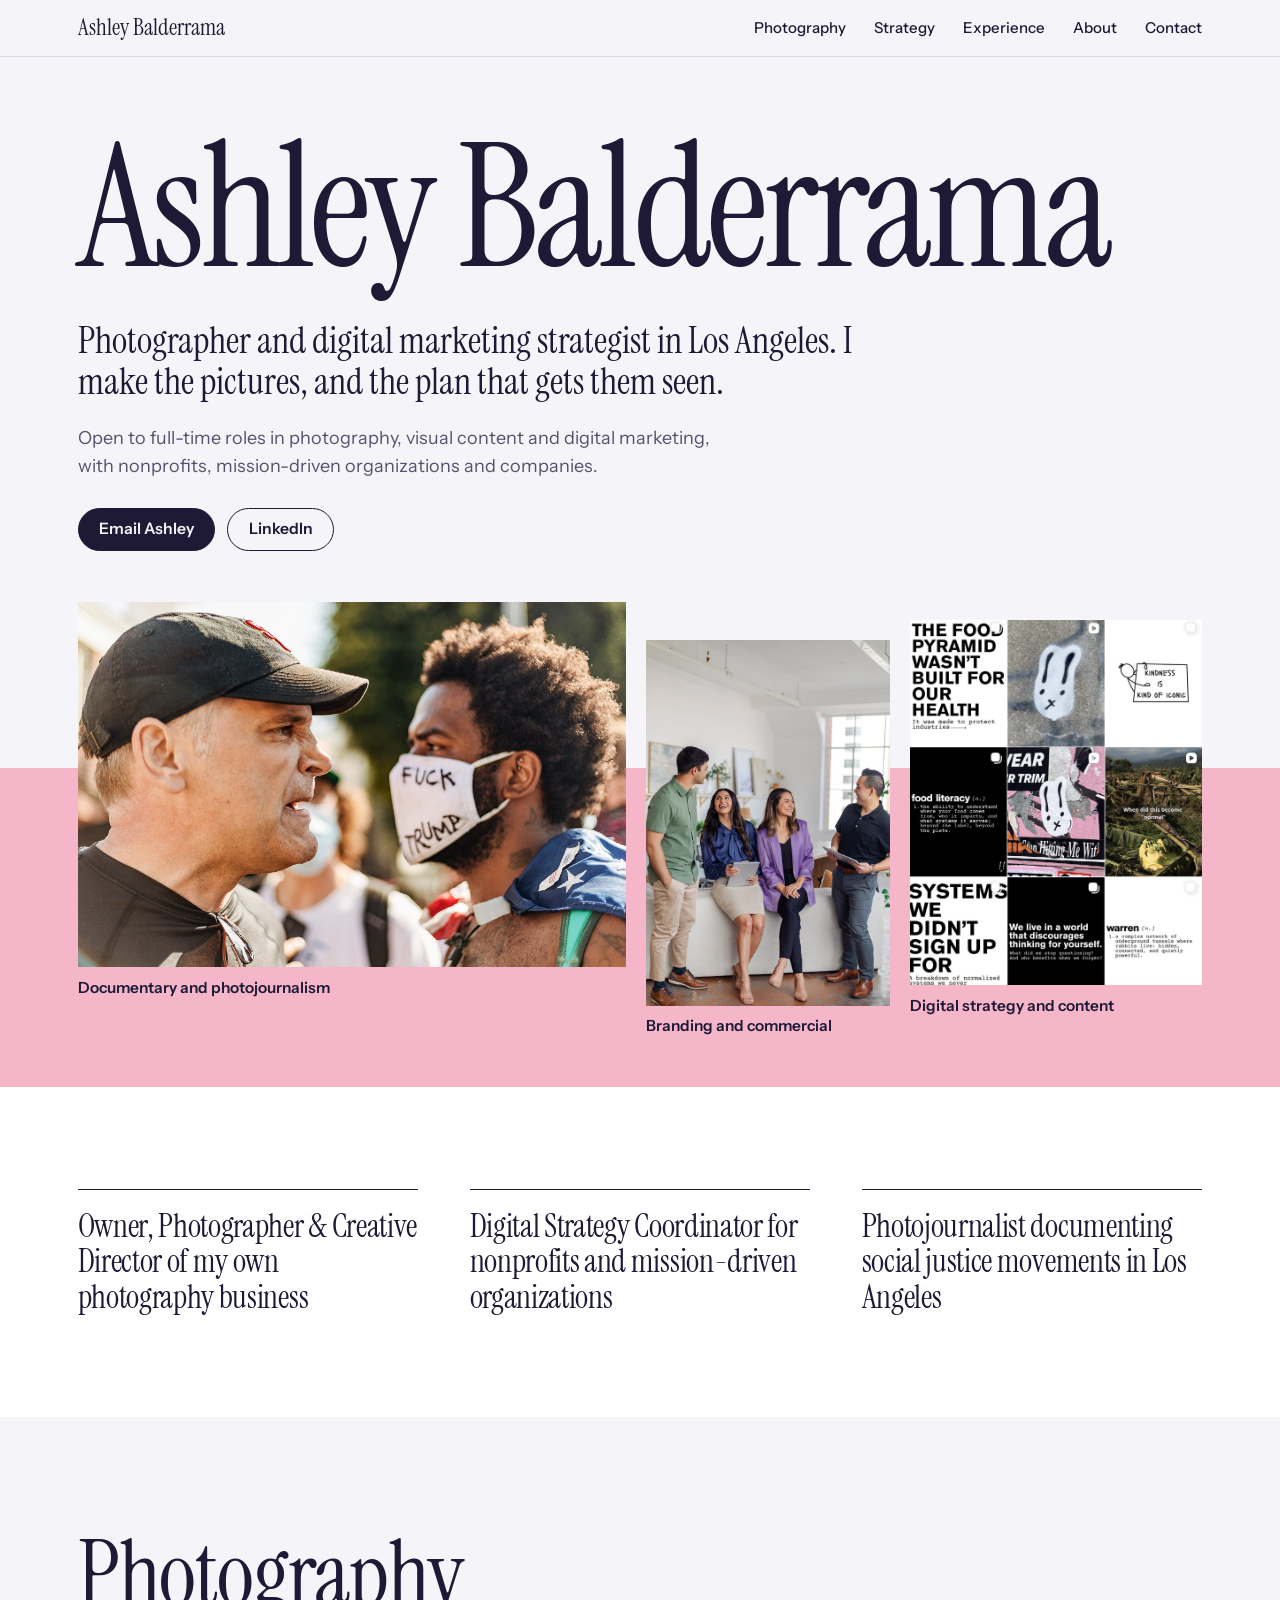
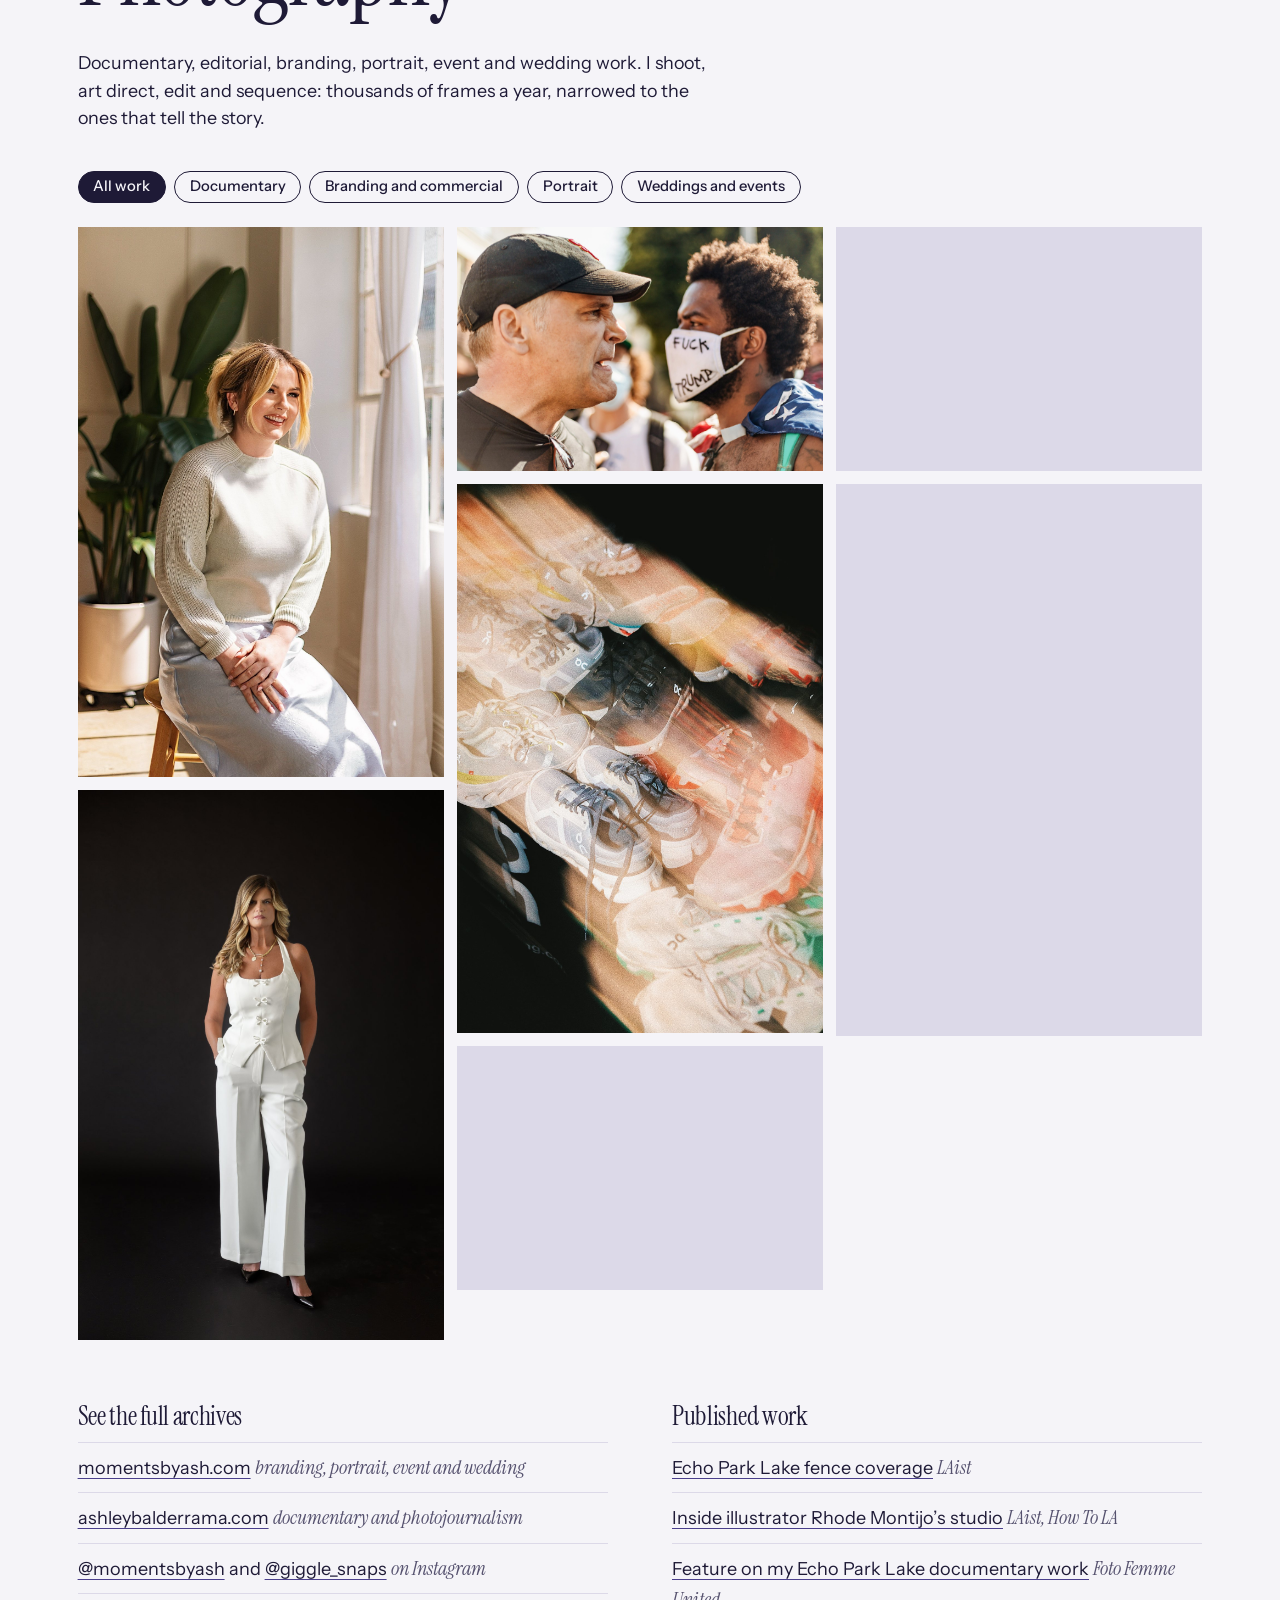
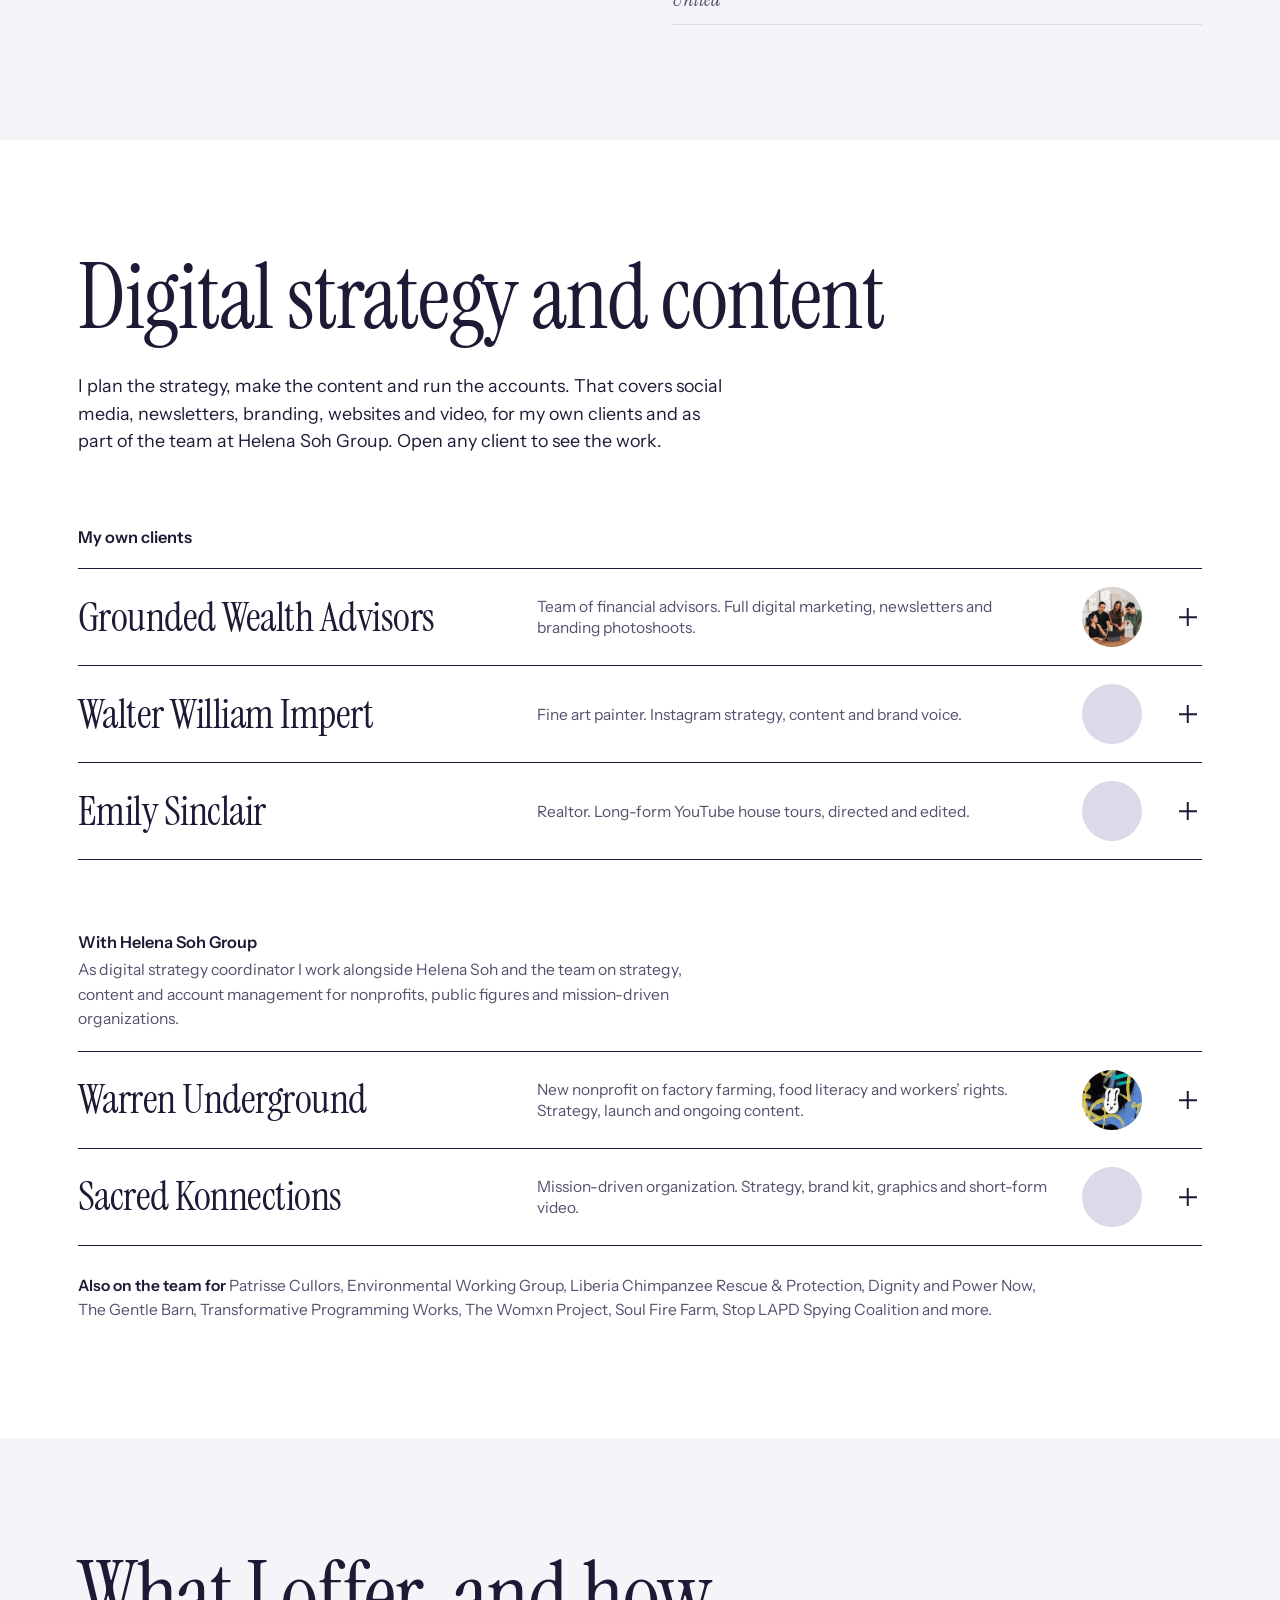
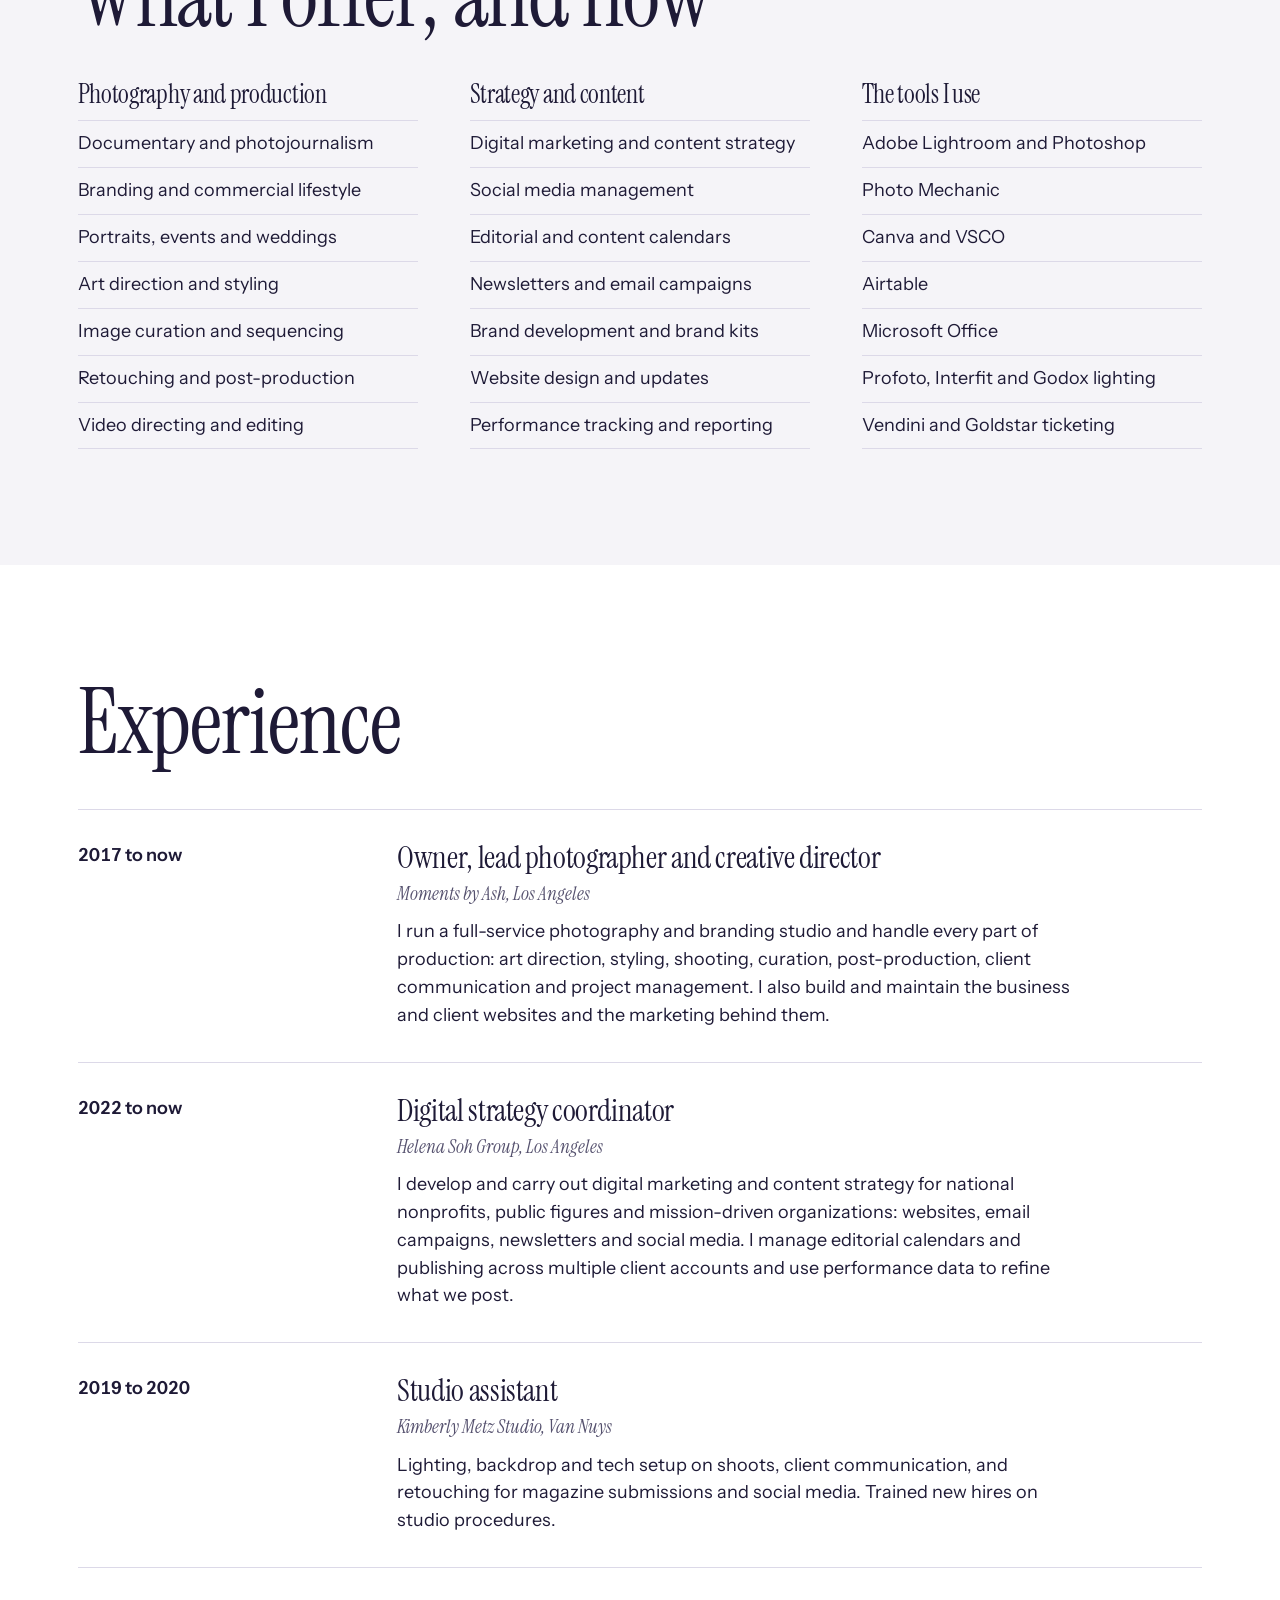
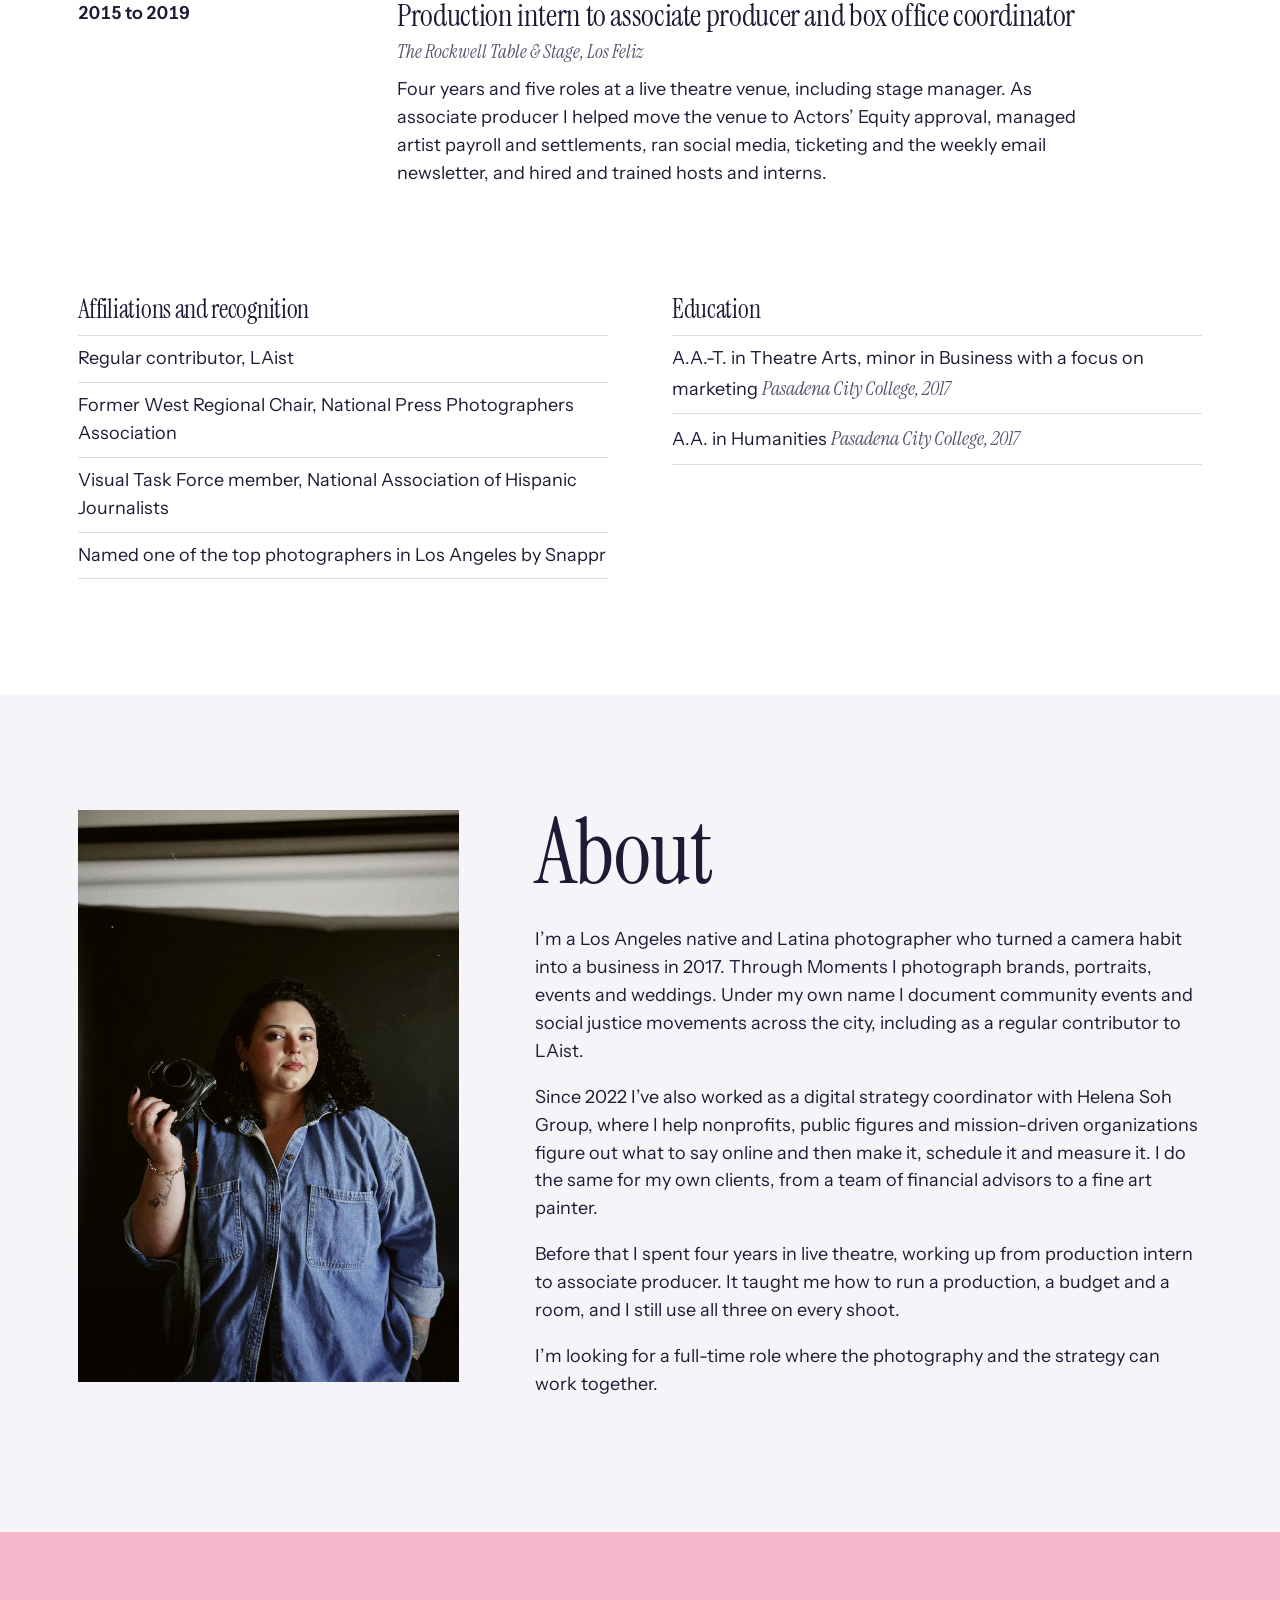
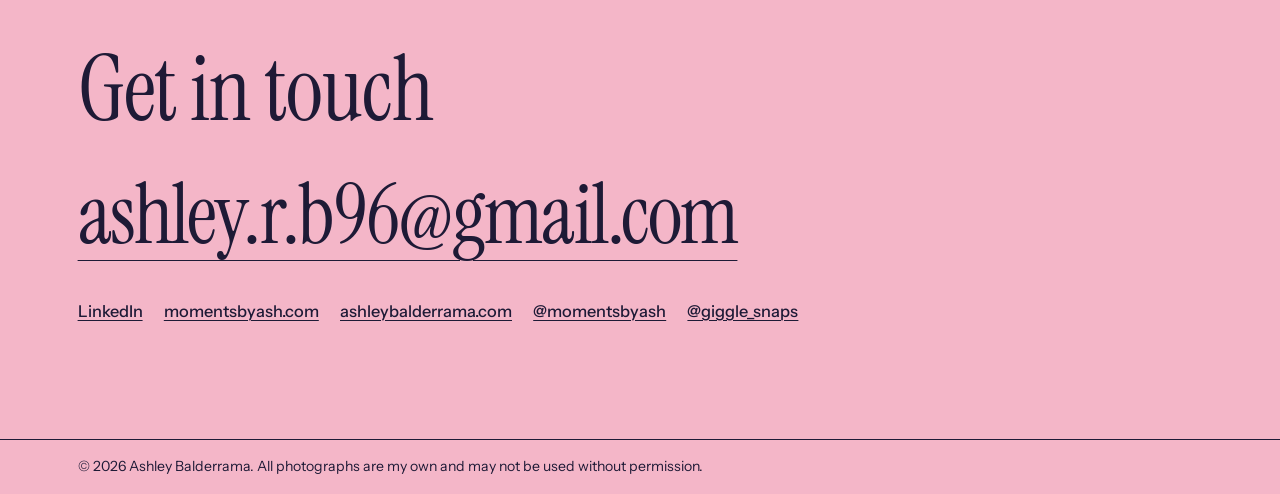
==== commit 075b23e2: "Add files via upload" ====
--- a/index.html
+++ b/index.html
@@ -8,212 +8,229 @@
 <meta property="og:title" content="Ashley Balderrama | Photographer and digital marketing strategist">
 <meta property="og:description" content="Documentary and branding photography, plus digital strategy for nonprofits, mission-driven organizations and businesses.">
 <meta property="og:type" content="website">
-<!-- Once the site is live, add a share image:
-<meta property="og:image" content="https://YOUR-USERNAME.github.io/images/hero-brand.jpg"> -->
-<link rel="icon" href="data:image/svg+xml,%3Csvg xmlns='http://www.w3.org/2000/svg' viewBox='0 0 64 64'%3E%3Crect width='64' height='64' fill='%23F0A202'/%3E%3Ctext x='32' y='43' font-family='Arial,sans-serif' font-weight='700' font-size='30' text-anchor='middle' fill='%231E1A36'%3EAB%3C/text%3E%3C/svg%3E">
-<link rel="preconnect" href="https://fonts.googleapis.com">
-<link rel="preconnect" href="https://fonts.gstatic.com" crossorigin>
-<link href="https://fonts.googleapis.com/css2?family=Bricolage+Grotesque:opsz,wdth,wght@12..96,75..100,400..800&family=Newsreader:ital,opsz,wght@0,6..72,400..600;1,6..72,400..600&display=swap" rel="stylesheet">
+<meta property="og:image" content="https://ashleybalderrama.github.io/images/hero-brand.jpg">
+<link rel="icon" href="data:image/svg+xml,%3Csvg xmlns='http://www.w3.org/2000/svg' viewBox='0 0 64 64'%3E%3Crect width='64' height='64' fill='%23F4B6C8'/%3E%3Ctext x='32' y='44' font-family='Georgia,serif' font-size='32' text-anchor='middle' fill='%231E1A36'%3EAB%3C/text%3E%3C/svg%3E">
+<link rel="preload" href="fonts/instrument-serif.woff2" as="font" type="font/woff2" crossorigin>
 
 <style>
+  @font-face{font-family:"Instrument Serif";font-style:normal;font-weight:400;font-display:swap;src:url("fonts/instrument-serif.woff2") format("woff2")}
+  @font-face{font-family:"Instrument Serif";font-style:italic;font-weight:400;font-display:swap;src:url("fonts/instrument-serif-italic.woff2") format("woff2")}
+  @font-face{font-family:"Instrument Sans";font-style:normal;font-weight:400 700;font-display:swap;src:url("fonts/instrument-sans.woff2") format("woff2")}
+
   :root{
     --paper:#F5F4F8;
     --white:#FFFFFF;
     --ink:#1E1A36;
-    --ink-soft:#4B4763;
+    --ink-soft:#55516E;
     --indigo:#4A3F8C;
-    --marigold:#F0A202;
     --mist:#DCD9E8;
-    --display:"Bricolage Grotesque","Arial Narrow","Helvetica Neue",Arial,sans-serif;
-    --text:"Newsreader",Georgia,"Times New Roman",serif;
+    --accent:#F4B6C8;   /* the one color to change if you want a different accent */
+    --display:"Instrument Serif","Iowan Old Style","Palatino Linotype",Georgia,serif;
+    --text:"Instrument Sans","Helvetica Neue",Arial,sans-serif;
     --gutter:clamp(20px,4.5vw,64px);
+    --gap:clamp(8px,1vw,14px);
   }
   *,*::before,*::after{box-sizing:border-box}
   html{-webkit-text-size-adjust:100%}
   @media (prefers-reduced-motion:no-preference){html{scroll-behavior:smooth}}
-  body{
-    margin:0;background:var(--paper);color:var(--ink);
-    font-family:var(--text);font-size:clamp(1.06rem,.35vw + 1rem,1.2rem);line-height:1.6;
-    font-optical-sizing:auto;
-  }
+  body{margin:0;background:var(--paper);color:var(--ink);font-family:var(--text);
+       font-size:clamp(1rem,.3vw + .95rem,1.125rem);line-height:1.55}
   img{display:block;max-width:100%}
-  h1,h2,h3,h4{font-family:var(--display);font-stretch:80%;line-height:1.02;margin:0;letter-spacing:-.015em}
+  h1,h2,h3,h4{font-family:var(--display);font-weight:400;line-height:1;margin:0;letter-spacing:-.012em}
   p{margin:0 0 1em}
-  a{color:inherit;text-decoration-color:var(--marigold);text-decoration-thickness:2px;text-underline-offset:.18em}
-  a:hover{text-decoration-color:currentColor}
-  :focus-visible{outline:3px solid var(--indigo);outline-offset:3px}
-  .on-dark :focus-visible{outline-color:var(--marigold)}
-  .wrap{max-width:1280px;margin-inline:auto;padding-inline:var(--gutter)}
+  a{color:inherit;text-decoration-color:var(--indigo);text-decoration-thickness:1px;text-underline-offset:.2em}
+  a:hover{text-decoration-thickness:2px}
+  :focus-visible{outline:2px solid var(--indigo);outline-offset:3px}
+  [hidden]{display:none !important}
+  .wrap{max-width:1240px;margin-inline:auto;padding-inline:var(--gutter)}
   .measure{max-width:38em}
-  section[id]{scroll-margin-top:72px}
+  section[id]{scroll-margin-top:68px}
 
   /* top bar */
   .top{position:sticky;top:0;z-index:20;background:rgba(245,244,248,.94);backdrop-filter:blur(8px);border-bottom:1px solid var(--mist)}
-  .top .wrap{display:flex;align-items:center;justify-content:space-between;gap:20px;min-height:58px}
-  .brand{font-family:var(--display);font-weight:700;font-stretch:85%;font-size:1.1rem;text-decoration:none;white-space:nowrap}
-  .top nav{display:flex;gap:clamp(14px,2.2vw,30px);overflow-x:auto;scrollbar-width:none}
-  .top nav::-webkit-scrollbar{display:none}
-  .top nav a{font-family:var(--display);font-size:.95rem;font-weight:500;text-decoration:none;white-space:nowrap;padding-block:6px}
-  .top nav a:hover{text-decoration:underline;text-decoration-color:var(--marigold);text-decoration-thickness:2px}
+  .top .wrap{display:flex;align-items:center;justify-content:space-between;gap:20px;min-height:56px}
+  .brand{font-family:var(--display);font-size:1.45rem;line-height:1;text-decoration:none;white-space:nowrap}
+  .top nav{display:flex;gap:clamp(14px,2.2vw,30px)}
+  .top nav a{font-size:.94rem;font-weight:500;text-decoration:none;white-space:nowrap;padding-block:6px}
+  .top nav a:hover{text-decoration:underline;text-decoration-thickness:1px}
 
   /* buttons */
-  .btn{display:inline-block;font-family:var(--display);font-weight:600;font-size:1rem;text-decoration:none;
-       padding:.72em 1.25em;border-radius:999px;border:2px solid var(--ink);line-height:1.2}
+  .btn{display:inline-block;font-weight:600;font-size:.98rem;text-decoration:none;
+       padding:.7em 1.3em;border-radius:999px;border:1.5px solid var(--ink);line-height:1.2}
   .btn-solid{background:var(--ink);color:var(--paper)}
   .btn-solid:hover{background:var(--indigo);border-color:var(--indigo)}
   .btn-line:hover{background:var(--ink);color:var(--paper)}
-  [hidden]{display:none !important}
 
   /* image slots */
-  .slot{position:relative;display:block;overflow:hidden;margin:0;background:var(--mist);color:var(--ink)}
+  .slot{position:relative;display:block;overflow:hidden;margin:0;padding:0;border:0;background:var(--mist);
+        color:var(--ink);font:inherit;text-align:left}
   .slot > img{position:absolute;inset:0;width:100%;height:100%;object-fit:cover}
-  .slot-note{display:none;position:absolute;inset:0;padding:clamp(10px,1.4vw,18px);overflow:hidden;
-             font-family:var(--text);font-size:.82rem;line-height:1.35;text-align:left;font-weight:400}
-  .slot-note b{display:block;font-family:var(--display);font-weight:700;font-size:.86rem;margin-bottom:.35em;word-break:break-all}
-  .slot.is-empty .slot-note{display:block}
-  .slot.is-empty{outline:1.5px dashed #A9A4C4;outline-offset:-1.5px}
+  .slot.is-empty{display:none}
+  .zoom.is-filled{cursor:zoom-in}
+  .slot-note{display:none;position:absolute;inset:0;padding:10px 12px;overflow:hidden;font-size:.8rem;line-height:1.35}
+  .slot-note b{display:block;font-weight:700;margin-bottom:.3em;word-break:break-all}
+  body.guide .slot.is-empty{display:block;outline:1.5px dashed #A9A4C4;outline-offset:-1.5px}
   body.guide .slot .slot-note{display:block}
-  body.guide .slot.is-filled .slot-note{background:rgba(30,26,54,.82);color:var(--paper)}
-  .guide-bar{display:none;background:var(--ink);color:var(--paper);font-family:var(--display);font-size:.92rem;padding:10px var(--gutter)}
-  body.guide .guide-bar{display:block}
-  .guide-bar a{color:var(--paper)}
+  body.guide .slot.is-filled .slot-note{inset:0 0 auto 0;background:rgba(30,26,54,.84);color:#fff}
+  body.guide .slot.is-filled .slot-note b{margin-bottom:0}
+  .guide-only{display:none}
+  body.guide .guide-only{display:block}
+  .guide-bar{background:var(--ink);color:var(--paper);font-size:.92rem;padding:10px var(--gutter)}
+  .guide-bar a{color:var(--paper);text-decoration-color:var(--paper)}
+  .guide-tip{font-size:.92rem;color:var(--ink-soft);margin-top:1em}
 
   /* hero */
-  .hero-text{padding-block:clamp(40px,7vw,104px) clamp(32px,4vw,56px)}
-  .hero h1{font-size:clamp(3.1rem,11.2vw,10rem);font-weight:800;font-stretch:75%;line-height:.9;letter-spacing:-.03em;margin-bottom:clamp(20px,3vw,40px)}
-  .lede{font-size:clamp(1.35rem,2.3vw,2rem);line-height:1.28;max-width:27em;margin-bottom:.7em}
+  .hero-text{padding-block:clamp(36px,6vw,88px) clamp(28px,4vw,56px)}
+  .hero h1{font-size:clamp(3.6rem,13.4vw,12.5rem);line-height:.86;letter-spacing:-.025em;margin-bottom:clamp(20px,3vw,40px)}
+  .lede{font-family:var(--display);font-size:clamp(1.6rem,2.9vw,2.6rem);line-height:1.12;max-width:22em;margin-bottom:.6em}
   .open{color:var(--ink-soft);max-width:36em;margin-bottom:1.5em}
   .actions{display:flex;flex-wrap:wrap;gap:12px}
-  .hero-band{background:linear-gradient(var(--paper) 0,var(--paper) clamp(90px,14vw,200px),var(--marigold) clamp(90px,14vw,200px))}
-  .hero-frames{display:grid;grid-template-columns:repeat(3,minmax(0,1fr));gap:clamp(10px,1.6vw,22px)}
-  .hero-frame{text-decoration:none;display:block}
-  .hero-frame .slot{aspect-ratio:4/5}
-  .hero-frame > span{display:block;font-family:var(--display);font-weight:600;font-size:clamp(.95rem,1.3vw,1.15rem);line-height:1.2;padding-top:.7em}
-  .hero-frame:hover > span{text-decoration:underline;text-decoration-thickness:2px}
-  .facts{display:grid;grid-template-columns:repeat(3,minmax(0,1fr));gap:clamp(16px,3vw,44px);
-         padding:clamp(36px,5vw,64px) 0;margin:0;list-style:none}
-  .facts li{font-family:var(--display);font-weight:500;font-size:clamp(1.05rem,1.6vw,1.4rem);line-height:1.25;
-            border-top:2px solid var(--ink);padding-top:.7em}
+  .hero-band{background:linear-gradient(var(--paper) 0,var(--paper) clamp(80px,13vw,190px),var(--accent) clamp(80px,13vw,190px));
+             padding-bottom:clamp(28px,4vw,56px)}
+  .hero-frames{display:flex;flex-wrap:wrap;gap:clamp(10px,1.6vw,22px);align-items:flex-start}
+  .hero-frame{flex:var(--r) 1 0;min-width:0;text-decoration:none;display:block}
+  .hero-frame:nth-child(2){margin-top:clamp(14px,3vw,44px)}
+  .hero-frame:nth-child(3){margin-top:clamp(6px,1.4vw,20px)}
+  .hero-frame .slot{aspect-ratio:var(--r)}
+  .hero-frame > span{display:block;font-weight:600;font-size:clamp(.9rem,1.2vw,1.05rem);line-height:1.25;padding-top:.7em}
+  .hero-frame:hover > span{text-decoration:underline;text-decoration-thickness:1px}
+
+  /* roles */
+  .roles{background:var(--white);padding-block:clamp(56px,8vw,112px)}
+  .roles ul{list-style:none;margin:0;padding:0;display:grid;grid-template-columns:repeat(3,minmax(0,1fr));gap:clamp(20px,4vw,56px)}
+  .roles li{font-family:var(--display);font-size:clamp(1.5rem,2.5vw,2.2rem);line-height:1.1;letter-spacing:-.01em;
+            border-top:1px solid var(--ink);padding-top:.6em}
 
   /* section rhythm */
-  .band{padding-block:clamp(64px,9vw,132px)}
-  .band h2{font-size:clamp(2.2rem,5.4vw,4.4rem);font-weight:700;margin-bottom:.45em}
-  .intro{font-size:clamp(1.15rem,1.5vw,1.35rem);max-width:36em}
+  .band{padding-block:clamp(64px,9vw,128px)}
+  .band h2{font-size:clamp(2.8rem,7vw,5.6rem);line-height:.95;margin-bottom:.35em}
+  .intro{font-size:clamp(1.08rem,1.4vw,1.25rem);max-width:36em}
 
   /* gallery */
   .filters{display:flex;flex-wrap:wrap;gap:8px;margin:clamp(24px,3vw,40px) 0 clamp(16px,2vw,24px)}
-  .filters button{font-family:var(--display);font-size:.95rem;font-weight:500;color:var(--ink);background:transparent;
-                  border:1.5px solid var(--ink);border-radius:999px;padding:.45em 1em;cursor:pointer;line-height:1.2}
-  .filters button[aria-pressed="true"]{background:var(--marigold);font-weight:700}
+  .filters button{font:inherit;font-size:.92rem;font-weight:500;color:var(--ink);background:transparent;
+                  border:1.5px solid var(--ink);border-radius:999px;padding:.42em 1em;cursor:pointer;line-height:1.2}
   .filters button:hover{background:var(--mist)}
-  .filters button[aria-pressed="true"]:hover{background:var(--marigold)}
-  .gallery{display:grid;grid-template-columns:repeat(4,minmax(0,1fr));grid-auto-rows:clamp(150px,21vw,300px);
-           grid-auto-flow:dense;gap:clamp(8px,1vw,14px)}
-  .frame{appearance:none;border:0;padding:0;font:inherit;cursor:default;width:100%;height:100%}
-  .frame.is-filled{cursor:zoom-in}
-  .frame.tall{grid-row:span 2}
-  .frame.wide{grid-column:span 2}
-  .frame.big{grid-column:span 2;grid-row:span 2}
+  .filters button[aria-pressed="true"],.filters button[aria-pressed="true"]:hover{background:var(--ink);color:var(--paper)}
+  .gallery{column-count:3;column-gap:var(--gap)}
+  .frame{width:100%;margin:0 0 var(--gap);break-inside:avoid}
+  .frame > img{position:static;height:auto}
+  body.guide .frame.is-empty{aspect-ratio:4/5}
   .after-gallery{display:grid;grid-template-columns:minmax(0,1fr) minmax(0,1fr);gap:clamp(24px,5vw,72px);margin-top:clamp(36px,5vw,64px)}
-  .after-gallery h3{font-size:1.35rem;font-weight:700;margin-bottom:.6em}
+  .after-gallery h3,.two-up h3,.cols-3 h3{font-size:clamp(1.5rem,2vw,1.8rem);margin-bottom:.5em}
   .plain{list-style:none;margin:0;padding:0}
   .plain li{padding-block:.5em;border-top:1px solid var(--mist)}
   .plain li:last-child{border-bottom:1px solid var(--mist)}
-  .credit{font-style:italic;color:var(--ink-soft)}
+  .credit{font-family:var(--display);font-style:italic;font-size:1.12em;color:var(--ink-soft)}
 
   /* lightbox */
   dialog.lightbox{border:0;padding:0;background:var(--ink);color:var(--paper);max-width:min(96vw,1400px);max-height:94vh;width:max-content}
-  dialog.lightbox::backdrop{background:rgba(30,26,54,.88)}
-  .lightbox img{max-width:min(96vw,1400px);max-height:78vh;width:auto;height:auto;margin-inline:auto}
-  .lb-foot{display:flex;align-items:center;justify-content:space-between;gap:16px;padding:12px 16px}
-  .lb-foot p{margin:0;font-style:italic;font-size:1rem;line-height:1.35}
-  .lb-btns{display:flex;gap:8px;flex-shrink:0}
-  .lb-btns button{font-family:var(--display);font-size:.9rem;font-weight:600;color:var(--paper);background:transparent;
+  dialog.lightbox::backdrop{background:rgba(30,26,54,.9)}
+  .lightbox img{max-width:min(96vw,1400px);max-height:80vh;width:auto;height:auto;margin-inline:auto}
+  .lb-foot{display:flex;align-items:center;justify-content:space-between;gap:16px;padding:10px 14px}
+  .lb-foot p{margin:0;font-family:var(--display);font-style:italic;font-size:1.15rem;line-height:1.25}
+  .lb-btns{display:flex;gap:8px;flex-shrink:0;margin-left:auto}
+  .lb-btns button{font:inherit;font-size:.88rem;font-weight:600;color:var(--paper);background:transparent;
                   border:1.5px solid var(--paper);border-radius:999px;padding:.4em .95em;cursor:pointer}
   .lb-btns button:hover{background:var(--paper);color:var(--ink)}
+  dialog.lightbox :focus-visible{outline-color:var(--accent)}
+
+  /* specialty portfolios */
+  .decks{background:var(--accent)}
+  .decks :focus-visible{outline-color:var(--ink)}
+  .deck-list{list-style:none;margin:clamp(24px,3vw,40px) 0 0;padding:0;display:grid;grid-template-columns:repeat(3,minmax(0,1fr));gap:clamp(20px,4vw,56px)}
+  .deck-list a,.deck-list .deck-todo{display:block;text-decoration:none;border-top:1px solid var(--ink);padding-top:.7em}
+  .deck-title{display:block;font-family:var(--display);font-size:clamp(2rem,4.2vw,3.5rem);line-height:1;letter-spacing:-.012em}
+  .deck-go{display:block;margin-top:.6em;font-size:.95rem;font-weight:500;text-decoration:underline;text-decoration-thickness:1px;text-underline-offset:.2em;text-decoration-color:var(--ink)}
+  .deck-list a:hover .deck-go{text-decoration-thickness:2px}
 
   /* strategy */
   .strategy{background:var(--white)}
-  .group-title{font-size:clamp(1.5rem,2.6vw,2.1rem);font-weight:700;margin-top:clamp(48px,7vw,96px)}
-  .group-note{color:var(--ink-soft);max-width:36em;margin:.5em 0 0}
-  .case{display:grid;grid-template-columns:minmax(0,5fr) minmax(0,7fr);gap:clamp(24px,5vw,80px);align-items:start;
-        padding-block:clamp(36px,5vw,72px);border-top:1px solid var(--mist);margin-top:clamp(24px,3vw,40px)}
-  .case + .case{margin-top:0}
-  .case.flip .case-media{order:-1}
-  .case h4{font-size:clamp(1.7rem,3vw,2.6rem);font-weight:700;margin-bottom:.25em}
-  .kind{font-style:italic;color:var(--ink-soft);margin-bottom:1em}
-  .did{margin:0 0 1.2em;padding:0;list-style:none}
-  .did li{position:relative;padding-left:1.25em;margin-bottom:.5em}
-  .did li::before{content:"";position:absolute;left:0;top:.62em;width:.5em;height:.5em;background:var(--marigold)}
-  .links{font-family:var(--display);font-size:.98rem;font-weight:500;display:flex;flex-wrap:wrap;gap:.3em 1.3em;margin:0}
-  .media-a{display:grid;grid-template-columns:repeat(3,minmax(0,1fr));gap:clamp(8px,1vw,12px)}
-  .media-a .slot{aspect-ratio:1}
-  .media-a .slot:first-child{grid-column:span 2;grid-row:span 2;aspect-ratio:auto;height:100%}
-  .media-b{display:grid;grid-template-columns:repeat(2,minmax(0,1fr));gap:clamp(8px,1vw,12px)}
-  .media-b .slot{aspect-ratio:4/5}
-  .media-c .slot{aspect-ratio:16/9}
-
-  /* roster */
-  .roster{background:var(--ink);color:var(--paper)}
-  .roster h2{font-size:clamp(1.5rem,2.6vw,2.1rem);font-weight:600;margin-bottom:1em;color:var(--marigold)}
-  .roster p{font-family:var(--display);font-stretch:80%;font-weight:700;font-size:clamp(1.7rem,4.3vw,3.6rem);line-height:1.12;letter-spacing:-.015em;margin:0;max-width:22em}
-  .roster .foot{font-family:var(--text);font-weight:400;font-stretch:100%;font-size:1.05rem;line-height:1.5;letter-spacing:0;margin-top:2em;max-width:36em;color:#CFCBE6}
-
-  /* toolkit */
-  .cols-3{display:grid;grid-template-columns:repeat(3,minmax(0,1fr));gap:clamp(24px,4vw,56px);margin-top:clamp(28px,4vw,48px)}
-  .cols-3 h3{font-size:1.35rem;font-weight:700;margin-bottom:.7em}
+  .group{margin-top:clamp(40px,6vw,72px)}
+  .group-title{font-family:var(--text);font-weight:600;font-size:1.02rem;letter-spacing:0;line-height:1.3}
+  .group-note{color:var(--ink-soft);max-width:40em;margin:.3em 0 0;font-size:.98rem}
+  .cases{margin-top:clamp(12px,1.6vw,20px);border-bottom:1px solid var(--ink)}
+  .case{border-top:1px solid var(--ink)}
+  .case summary{display:grid;grid-template-columns:minmax(0,5fr) minmax(0,6fr) 60px 28px;column-gap:clamp(12px,2.5vw,32px);
+                align-items:center;padding-block:clamp(12px,1.5vw,18px);cursor:pointer;list-style:none}
+  .case summary::-webkit-details-marker{display:none}
+  .case-name{font-family:var(--display);font-size:clamp(1.7rem,3.2vw,2.7rem);line-height:1.02;letter-spacing:-.012em}
+  .case summary:hover .case-name{text-decoration:underline;text-decoration-thickness:1px;text-underline-offset:.12em}
+  .case-kind{color:var(--ink-soft);font-size:.97rem;line-height:1.4}
+  .case-thumb{grid-column:3;width:60px;aspect-ratio:1;border-radius:50%}
+  .case-toggle{grid-column:4;position:relative;width:28px;height:28px;justify-self:end}
+  .case-toggle::before,.case-toggle::after{content:"";position:absolute;left:50%;top:50%;width:18px;height:1.5px;background:var(--ink);transform:translate(-50%,-50%)}
+  .case-toggle::after{transform:translate(-50%,-50%) rotate(90deg)}
+  @media (prefers-reduced-motion:no-preference){.case-toggle::after{transition:transform .2s}}
+  .case[open] .case-toggle::after{transform:translate(-50%,-50%) rotate(0deg)}
+  .case-body{display:grid;grid-template-columns:minmax(0,4fr) minmax(0,8fr);gap:clamp(20px,4vw,56px);align-items:start;
+             padding-block:clamp(6px,1vw,14px) clamp(28px,4vw,52px)}
+  .did{margin:0 0 1.1em;padding:0;list-style:none}
+  .did li{position:relative;padding-left:1.1em;margin-bottom:.5em}
+  .did li::before{content:"";position:absolute;left:0;top:.62em;width:.4em;height:.4em;border-radius:50%;background:var(--indigo)}
+  .links{font-size:.96rem;font-weight:500;display:flex;flex-wrap:wrap;gap:.3em 1.3em;margin:0}
+  .case-media{display:flex;flex-wrap:wrap;gap:var(--gap);align-items:flex-start}
+  .case-media .slot{flex:var(--r,1) 1 0;aspect-ratio:var(--r,1);min-width:0}
+  .case-media.lead .slot:first-child{flex-basis:100%}
+  .also{margin:clamp(18px,2.4vw,28px) 0 0;color:var(--ink-soft);font-size:.97rem;max-width:62em}
+  .also b{color:var(--ink);font-weight:600}
+
+  /* offer */
+  .cols-3{display:grid;grid-template-columns:repeat(3,minmax(0,1fr));gap:clamp(24px,4vw,56px);margin-top:clamp(24px,3.5vw,44px)}
 
   /* experience */
   .experience{background:var(--white)}
-  .timeline{list-style:none;margin:clamp(28px,4vw,48px) 0 0;padding:0}
+  .timeline{list-style:none;margin:clamp(24px,3.5vw,44px) 0 0;padding:0}
   .timeline > li{display:grid;grid-template-columns:minmax(0,3fr) minmax(0,9fr);gap:clamp(16px,4vw,56px);
-                 padding-block:clamp(22px,3vw,36px);border-top:1px solid var(--mist)}
-  .when{font-family:var(--display);font-weight:600;font-size:1.1rem;font-variant-numeric:tabular-nums}
-  .timeline h3{font-size:clamp(1.3rem,2vw,1.65rem);font-weight:700;margin-bottom:.2em;line-height:1.1}
-  .where{font-style:italic;color:var(--ink-soft);margin-bottom:.6em}
+                 padding-block:clamp(20px,2.6vw,32px);border-top:1px solid var(--mist)}
+  .when{font-weight:600;font-variant-numeric:tabular-nums}
+  .timeline h3{font-size:clamp(1.6rem,2.4vw,2.1rem);margin-bottom:.15em;line-height:1.05}
+  .where{font-family:var(--display);font-style:italic;font-size:1.2rem;color:var(--ink-soft);margin-bottom:.5em}
   .timeline p:last-child{margin-bottom:0}
   .two-up{display:grid;grid-template-columns:minmax(0,1fr) minmax(0,1fr);gap:clamp(24px,5vw,72px);margin-top:clamp(40px,6vw,80px)}
-  .two-up h3{font-size:1.35rem;font-weight:700;margin-bottom:.6em}
 
   /* about */
   .about-grid{display:grid;grid-template-columns:minmax(0,4fr) minmax(0,7fr);gap:clamp(24px,6vw,96px);align-items:start}
-  .about-grid .slot{aspect-ratio:4/5}
-  .about-grid h2{margin-bottom:.5em}
+  .about-grid .slot{aspect-ratio:2/3}
 
   /* contact */
-  .contact{background:var(--marigold)}
-  .contact h2{margin-bottom:.3em}
-  .mail{display:inline-block;font-family:var(--display);font-stretch:78%;font-weight:800;letter-spacing:-.02em;
-        font-size:clamp(1.45rem,5.6vw,4.6rem);line-height:1.05;text-decoration-color:var(--ink);overflow-wrap:anywhere;margin:.2em 0 .6em}
+  .contact{background:var(--accent)}
+  .contact :focus-visible{outline-color:var(--ink)}
   .contact a{text-decoration-color:var(--ink)}
-  .contact .links{font-size:1.08rem}
-  .colophon{background:var(--marigold);border-top:2px solid var(--ink);font-family:var(--display);font-size:.9rem;padding-block:18px}
+  .mail{display:inline-block;font-family:var(--display);letter-spacing:-.02em;font-size:clamp(1.8rem,6.6vw,5.6rem);line-height:1;
+        overflow-wrap:anywhere;margin:.1em 0 .5em}
+  .contact .links{font-size:1.02rem}
+  .colophon{background:var(--accent);border-top:1px solid var(--ink);font-size:.88rem;padding-block:16px}
 
   @media (max-width:900px){
-    .case,.about-grid,.after-gallery,.two-up{grid-template-columns:minmax(0,1fr)}
-    .case.flip .case-media{order:0}
-    .cols-3{grid-template-columns:minmax(0,1fr)}
-    .about-grid .slot{max-width:420px}
+    .case-body,.about-grid,.after-gallery,.two-up,.cols-3{grid-template-columns:minmax(0,1fr)}
+    .about-grid .slot{max-width:380px}
+    .gallery{column-count:2}
   }
   @media (max-width:700px){
-    .hero-frames{grid-template-columns:repeat(2,minmax(0,1fr))}
-    .hero-frame:first-child{grid-column:span 2}
-    .hero-frame:first-child .slot{aspect-ratio:3/2}
-    .facts{grid-template-columns:minmax(0,1fr)}
-    .gallery{grid-template-columns:repeat(2,minmax(0,1fr));grid-auto-rows:clamp(150px,44vw,300px)}
-    .timeline > li{grid-template-columns:minmax(0,1fr);gap:6px}
+    .hero-frame:first-child{flex-basis:100%}
+    .hero-frame:nth-child(2){margin-top:0}
+    .hero-frame:nth-child(3){margin-top:clamp(10px,3vw,20px)}
+    .roles ul,.deck-list{grid-template-columns:minmax(0,1fr)}
+    .timeline > li{grid-template-columns:minmax(0,1fr);gap:4px}
+    .case summary{grid-template-columns:minmax(0,1fr) 48px 24px;column-gap:12px}
+    .case-name{grid-column:1;grid-row:1}
+    .case-kind{grid-column:1;grid-row:2;margin-top:.2em}
+    .case-thumb{grid-column:2;grid-row:1 / span 2;width:48px}
+    .case-toggle{grid-column:3;grid-row:1 / span 2;width:24px}
     .lb-foot{flex-direction:column;align-items:flex-start}
+    .lb-btns{margin-left:0}
   }
   @media (max-width:600px){
     .brand{display:none}
     .top nav{flex:1;justify-content:space-between;gap:6px}
-    .top nav a{font-size:.82rem}
+    .top nav a{font-size:.84rem}
   }
 </style>
 </head>
 
 <body>
-<div class="guide-bar">Guide mode is on: every frame shows the file it is waiting for and what to put there. <a href="./">Turn it off</a></div>
+<div class="guide-bar guide-only">Guide mode is on: every frame shows the file it uses and what belongs there. <a href="./">Turn it off</a></div>
 
 <header class="top">
   <div class="wrap">
@@ -245,33 +262,36 @@
 
   <div class="hero-band">
     <div class="wrap hero-frames">
-      <a class="hero-frame" href="#photography">
+      <a class="hero-frame" style="--r:1.5" href="#photography">
         <figure class="slot" data-file="hero-documentary.jpg"
-          data-remote="https://images.squarespace-cdn.com/content/v1/62d63149f0b4ea38206a12a6/1f584473-de07-4933-b4b8-3ac4979d405b/B238EC0E-89F5-47FF-9099-34D9C6D2F889.JPG?format=1500w"
-          data-alt="Documentary photograph by Ashley Balderrama"
-          data-brief="Your single strongest documentary frame. People, emotion, a clear moment. Vertical 4:5 crop."></figure>
+          data-alt="Two protesters face to face, photographed by Ashley Balderrama"
+          data-brief="Your strongest documentary frame. Horizontal 3:2."></figure>
         <span>Documentary and photojournalism</span>
       </a>
-      <a class="hero-frame" href="#photography">
+      <a class="hero-frame" style="--r:.667" href="#photography">
         <figure class="slot" data-file="hero-brand.jpg"
-          data-remote="https://images.squarespace-cdn.com/content/v1/5c3fdaedb10598244d520c8a/1738622643430-5O8G2UMKD5B6WDNV3I7J/00-190_BSM_EXPANDED.jpg?format=1500w"
-          data-alt="Branding photograph by Ashley Balderrama"
-          data-brief="A polished branding or commercial lifestyle image. This is the one a corporate hiring manager should connect with. Vertical 4:5 crop."></figure>
+          data-alt="Team branding photograph by Ashley Balderrama"
+          data-brief="A polished branding or commercial image. Vertical 2:3."></figure>
         <span>Branding and commercial</span>
       </a>
-      <a class="hero-frame" href="#strategy">
+      <a class="hero-frame" style="--r:.8" href="#strategy">
         <figure class="slot" data-file="hero-strategy.jpg"
-          data-alt="Social media content planned and produced by Ashley Balderrama"
-          data-brief="A screenshot of a feed you built and run, such as the Grounded Wealth or Warren Underground Instagram grid. Crop to 4:5 so nine to twelve posts show."></figure>
+          data-alt="Instagram feed planned and produced with Ashley Balderrama"
+          data-brief="Screenshot of a feed you built and run. Vertical 4:5."></figure>
         <span>Digital strategy and content</span>
       </a>
     </div>
-
-    <div class="wrap"><ul class="facts">
-      <li>Owner, lead photographer and creative director of Moments since 2017</li>
-      <li>Digital strategist with Helena Soh Group since 2022</li>
-      <li>Regular photo contributor to LAist</li>
-    </ul></div>
+  </div>
+</section>
+
+<!-- ======================= ROLES ======================= -->
+<section class="roles" aria-label="What I do">
+  <div class="wrap">
+    <ul>
+      <li>Owner, Photographer &amp; Creative Director of my own photography business</li>
+      <li>Digital Strategy Coordinator for nonprofits and mission-driven organizations</li>
+      <li>Photojournalist documenting social justice movements in Los Angeles</li>
+    </ul>
   </div>
 </section>
 
@@ -289,80 +309,17 @@
       <button type="button" data-filter="events" aria-pressed="false">Weddings and events</button>
     </div>
 
-    <div class="gallery" id="gallery">
-      <button type="button" class="frame slot big" data-cat="documentary" data-file="doc-01.jpg"
-        data-remote="https://images.squarespace-cdn.com/content/v1/62d63149f0b4ea38206a12a6/7ef7f01e-4f79-4f7f-9ec5-4e80a319b006/Drag-March-LA-040923-1.jpg?format=1500w"
-        data-caption="Drag March LA, April 2023."
-        data-brief="Lead documentary image. A published LAist frame is ideal, with the story named in the caption."></button>
-
-      <button type="button" class="frame slot tall" data-cat="branding" data-file="brand-01.jpg"
-        data-remote="https://images.squarespace-cdn.com/content/v1/5c3fdaedb10598244d520c8a/a6f07bd9-fb67-416a-abfa-bbcd5eecec7d/5F6FC21E-1A24-438C-9D6A-14C7E56B5825.JPG?format=1000w"
-        data-caption="Personal branding session, Los Angeles."
-        data-brief="Vertical personal-branding portrait: a founder or professional in their space."></button>
-
-      <button type="button" class="frame slot" data-cat="documentary" data-file="doc-02.jpg"
-        data-remote="https://images.squarespace-cdn.com/content/v1/62d63149f0b4ea38206a12a6/3c4c8266-792c-4752-9b34-41586fd0a4e6/LAUSD-SEIU-STRIKE_031523-15.jpg?format=1000w"
-        data-caption="LAUSD and SEIU strike, March 2023."
-        data-brief="Community or labor coverage. Faces over crowds."></button>
-
-      <button type="button" class="frame slot tall" data-cat="portrait" data-file="portrait-01.jpg"
-        data-remote="https://images.squarespace-cdn.com/content/v1/5c3fdaedb10598244d520c8a/1687326858612-6I3NOZP84YYVM7T7PT24/00-124.jpg?format=1000w"
-        data-caption="Portrait session, Los Angeles."
-        data-brief="Vertical natural-light portrait."></button>
-
-      <button type="button" class="frame slot wide" data-cat="branding" data-file="brand-02.jpg"
-        data-remote="https://images.squarespace-cdn.com/content/v1/5c3fdaedb10598244d520c8a/1730260009882-JA3OD6E7ZXOX16M5ULZX/00-218.JPG?format=1500w"
-        data-caption="Team branding shoot for a small business."
-        data-brief="Horizontal team or workplace image. The Grounded Wealth shoot would fit well here."></button>
-
-      <button type="button" class="frame slot wide" data-cat="documentary" data-file="doc-03.jpg"
-        data-remote="https://images.squarespace-cdn.com/content/v1/62d63149f0b4ea38206a12a6/1ecafe20-519c-49cc-8159-fe9f5162c620/TyreNicholsLAPDProtest-29.jpg?format=1500w"
-        data-caption="Protest following the death of Tyre Nichols, Los Angeles, 2023."
-        data-brief="Horizontal social-justice coverage with a clear subject."></button>
-
-      <button type="button" class="frame slot tall" data-cat="branding" data-file="brand-03.jpg"
-        data-remote="https://images.squarespace-cdn.com/content/v1/5c3fdaedb10598244d520c8a/1733724088703-4A478PE5TCC6MTZUBKR5/BA54ABB7-E7FB-4A34-A90A-52437CB3A50E.JPG?format=1000w"
-        data-caption="Product lifestyle content for a fragrance brand."
-        data-brief="Product or lifestyle content made for a brand's social feed."></button>
-
-      <button type="button" class="frame slot wide" data-cat="events" data-file="event-01.jpg"
-        data-remote="https://images.squarespace-cdn.com/content/v1/5c3fdaedb10598244d520c8a/1715131017084-C1T2S0AHEHFTP06E5ELZ/C43555FA-11A7-4F29-AB68-570ACC6902A4.JPG?format=1500w"
-        data-caption="Wedding portrait at sunset."
-        data-brief="One standout wedding image. One is enough for a job portfolio."></button>
-
-      <button type="button" class="frame slot wide" data-cat="documentary" data-file="doc-04.jpg"
-        data-remote="https://images.squarespace-cdn.com/content/v1/62d63149f0b4ea38206a12a6/ceb35092-83e8-4757-8481-911618b68a51/ACLUPride_061123-124.jpg?format=1500w"
-        data-caption="ACLU contingent at LA Pride, June 2023."
-        data-brief="Nonprofit or community event coverage. This is the frame a nonprofit communications team will look for."></button>
-
-      <button type="button" class="frame slot" data-cat="branding" data-file="brand-04.jpg"
-        data-remote="https://images.squarespace-cdn.com/content/v1/5c3fdaedb10598244d520c8a/1729571183118-W63HCW6YV6MUQ528NLDP/00-622.JPG?format=1000w"
-        data-caption="Personal branding session for a small business owner."
-        data-brief="Corporate-friendly headshot or branding portrait."></button>
-
-      <button type="button" class="frame slot" data-cat="portrait" data-file="portrait-02.jpg"
-        data-remote="https://images.squarespace-cdn.com/content/v1/5c3fdaedb10598244d520c8a/1687326714333-YNBBDVXMAVSTRYCIGK6U/00-425.jpg?format=1000w"
-        data-caption="Portrait of a musician at the piano."
-        data-brief="Environmental portrait: someone in the place they work or create."></button>
-
-      <button type="button" class="frame slot wide" data-cat="events" data-file="event-02.jpg"
-        data-remote="https://images.squarespace-cdn.com/content/v1/5c3fdaedb10598244d520c8a/1636589202922-HK05XGGGBNL7G9N6AY4X/00-108.jpg?format=1000w"
-        data-caption="Graduation day event coverage."
-        data-brief="Corporate, nonprofit or community event coverage: a gala, a fundraiser, a conference."></button>
-
-      <button type="button" class="frame slot" data-cat="branding" data-file="brand-05.jpg"
-        data-remote="https://images.squarespace-cdn.com/content/v1/5c3fdaedb10598244d520c8a/1704510199057-FKUBRP3NIKHAY06U66EI/IMG_9446.JPG?format=1000w"
-        data-caption="Automotive shoot: vintage BMW coupe."
-        data-brief="Automotive or product image. Shows commercial range beyond people."></button>
-    </div>
+    <!-- The photographs are listed in the GALLERY block near the bottom of this file. -->
+    <div class="gallery" id="gallery" data-zoomgroup></div>
+    <p class="guide-tip guide-only">To add a photo, upload it to the images folder with the next number in its category (doc-06.jpg, brand-08.jpg, portrait-04.jpg, event-03.jpg, and so on). It appears on its own.</p>
 
     <div class="after-gallery">
       <div>
         <h3>See the full archives</h3>
         <ul class="plain">
+          <li><a href="https://www.momentsbyash.com">momentsbyash.com</a> <span class="credit">branding, portrait, event and wedding</span></li>
           <li><a href="https://www.ashleybalderrama.com">ashleybalderrama.com</a> <span class="credit">documentary and photojournalism</span></li>
-          <li><a href="https://www.momentsbyash.com">momentsbyash.com</a> <span class="credit">branding, portrait, event and wedding</span></li>
-          <li><a href="https://www.instagram.com/giggle_snaps/">@giggle_snaps</a> and <a href="https://www.instagram.com/momentsbyash/">@momentsbyash</a> <span class="credit">on Instagram</span></li>
+          <li><a href="https://www.instagram.com/momentsbyash/">@momentsbyash</a> and <a href="https://www.instagram.com/giggle_snaps/">@giggle_snaps</a> <span class="credit">on Instagram</span></li>
         </ul>
       </div>
       <div>
@@ -377,144 +334,186 @@
   </div>
 </section>
 
+<!-- ======================= SPECIALTY PORTFOLIOS ======================= -->
+<!-- This section stays hidden until at least one Canva link is filled in (see PORTFOLIOS near the bottom of this file). -->
+<section class="band decks" id="portfolios" hidden>
+  <div class="wrap">
+    <h2>Portfolios by specialty</h2>
+    <p class="intro">Deeper selections for specific kinds of work, each in its own deck.</p>
+    <ul class="deck-list" id="deck-list"></ul>
+  </div>
+</section>
+
 <!-- ======================= STRATEGY ======================= -->
 <section class="band strategy" id="strategy">
   <div class="wrap">
     <h2>Digital strategy and content</h2>
-    <p class="intro">I plan the strategy, make the content and run the accounts. That covers social media, newsletters, brand redesigns, websites and video, for my own clients and as part of the team at Helena Soh Group.</p>
-
-    <h3 class="group-title">My own clients</h3>
-
-    <article class="case">
-      <div class="case-text">
-        <h4>Grounded Wealth Advisors</h4>
-        <p class="kind">Team of financial advisors</p>
-        <ul class="did">
-          <li>Built and run the full digital marketing strategy: campaigns, content, newsletters and client communications</li>
-          <li>Led a complete brand redesign, from consulting through execution</li>
-          <li>Directed, produced and shot multiple branding photoshoots</li>
-          <li>Manage the accounts and the content calendar in Airtable</li>
-        </ul>
-        <p class="links">
-          <a href="https://groundedwealthadvisors.ceterainvestors.com/">Website</a>
-          <a href="https://www.instagram.com/groundedwealth_advisors/">Instagram</a>
-          <a href="https://www.linkedin.com/company/grounded-wealth-advisors/posts/?feedView=all">LinkedIn</a>
-        </p>
+    <p class="intro">I plan the strategy, make the content and run the accounts. That covers social media, newsletters, branding, websites and video, for my own clients and as part of the team at Helena Soh Group. Open any client to see the work.</p>
+
+    <div class="group">
+      <h3 class="group-title">My own clients</h3>
+      <div class="cases">
+
+        <details class="case" name="case">
+          <summary>
+            <span class="case-name">Grounded Wealth Advisors</span>
+            <span class="case-kind">Team of financial advisors. Full digital marketing, newsletters and branding photoshoots.</span>
+            <span class="case-thumb slot" data-file="gwa-01.jpg" data-thumb></span>
+            <span class="case-toggle" aria-hidden="true"></span>
+          </summary>
+          <div class="case-body">
+            <div class="case-text">
+              <ul class="did">
+                <li>Built and run the full digital marketing strategy: campaigns, content, newsletters and client communications</li>
+                <li>Consulted on the brand redesign, then rolled the new branding out across the firm’s accounts once it was designed</li>
+                <li>Directed, produced and shot multiple branding photoshoots</li>
+                <li>Manage the accounts and the content calendar in Airtable</li>
+              </ul>
+              <p class="links">
+                <a href="https://groundedwealthadvisors.ceterainvestors.com/">Website</a>
+                <a href="https://www.instagram.com/groundedwealth_advisors/">Instagram</a>
+                <a href="https://www.linkedin.com/company/grounded-wealth-advisors/posts/?feedView=all">LinkedIn</a>
+              </p>
+            </div>
+            <div class="case-media lead" data-zoomgroup>
+              <button type="button" class="slot zoom" style="--r:1.5" data-file="gwa-01.jpg" data-alt="Four colleagues gathered around a tablet at a wooden table"
+                data-caption="Branding shoot, directed and photographed by Ashley." data-brief="Lead image from a branding shoot you directed. Horizontal 3:2."></button>
+              <button type="button" class="slot zoom" style="--r:1.5" data-file="gwa-02.jpg" data-alt="Two colleagues smiling with a tablet"
+                data-caption="Branding shoot, directed and photographed by Ashley." data-brief="Second image from the shoot, or a screenshot of the feed. 3:2."></button>
+              <button type="button" class="slot zoom" style="--r:1.5" data-file="gwa-03.jpg" data-alt="Two colleagues talking at a desk by a window"
+                data-caption="Branding shoot, directed and photographed by Ashley." data-brief="Third image, or a newsletter screenshot. 3:2."></button>
+            </div>
+          </div>
+        </details>
+
+        <details class="case" name="case">
+          <summary>
+            <span class="case-name">Walter William Impert</span>
+            <span class="case-kind">Fine art painter. Instagram strategy, content and brand voice.</span>
+            <span class="case-thumb slot" data-file="wwi-02.jpg" data-thumb></span>
+            <span class="case-toggle" aria-hidden="true"></span>
+          </summary>
+          <div class="case-body">
+            <div class="case-text">
+              <ul class="did">
+                <li>Set the Instagram strategy and manage the account</li>
+                <li>Create the content and keep the posting schedule</li>
+                <li>Advise on artist messaging and brand voice</li>
+              </ul>
+              <p class="links">
+                <a href="https://www.instagram.com/walterwilliamimpert/">Instagram</a>
+              </p>
+            </div>
+            <div class="case-media" data-zoomgroup>
+              <button type="button" class="slot zoom" style="--r:.8" data-file="wwi-01.jpg" data-alt="Walter William Impert’s Instagram feed of paintings and studio video"
+                data-caption="The Instagram feed." data-brief="Screenshot of the Instagram grid. 4:5."></button>
+              <button type="button" class="slot zoom" style="--r:.667" data-file="wwi-02.jpg" data-alt="The painter at work on a large canvas in his studio"
+                data-caption="In the studio, photographed for the feed." data-brief="A photo or post you made: the artist at work. Vertical 2:3."></button>
+            </div>
+          </div>
+        </details>
+
+        <details class="case" name="case">
+          <summary>
+            <span class="case-name">Emily Sinclair</span>
+            <span class="case-kind">Realtor. Long-form YouTube house tours, directed and edited.</span>
+            <span class="case-thumb slot" data-file="es-01.jpg" data-thumb></span>
+            <span class="case-toggle" aria-hidden="true"></span>
+          </summary>
+          <div class="case-body">
+            <div class="case-text">
+              <ul class="did">
+                <li>Produce long-form YouTube house tours</li>
+                <li>Direct and capture content on site</li>
+                <li>Edit every video in post-production</li>
+              </ul>
+              <p class="links">
+                <a href="https://www.youtube.com/@EmilySinclairHOMES/videos">Watch on YouTube</a>
+              </p>
+            </div>
+            <div class="case-media" data-zoomgroup>
+              <button type="button" class="slot zoom" style="--r:1.789" data-file="es-01.jpg" data-alt="Still from a house tour video: the host waving in a kitchen"
+                data-caption="Still from a house tour." data-brief="Thumbnail or still from a house tour. 16:9."></button>
+            </div>
+          </div>
+        </details>
+
       </div>
-      <div class="case-media media-a">
-        <figure class="slot" data-file="gwa-01.jpg" data-alt="Branding photograph of the Grounded Wealth Advisors team"
-          data-brief="Your best team image from a Grounded Wealth branding shoot you directed. Square crop."></figure>
-        <figure class="slot" data-file="gwa-02.jpg" data-alt="Grounded Wealth Advisors social media post"
-          data-brief="Screenshot of the Instagram grid after the rebrand. Square."></figure>
-        <figure class="slot" data-file="gwa-03.jpg" data-alt="Grounded Wealth Advisors newsletter"
-          data-brief="Newsletter screenshot, or a before and after of the brand. Square."></figure>
+    </div>
+
+    <div class="group">
+      <h3 class="group-title">With Helena Soh Group</h3>
+      <p class="group-note">As digital strategy coordinator I work alongside Helena Soh and the team on strategy, content and account management for nonprofits, public figures and mission-driven organizations.</p>
+      <div class="cases">
+
+        <details class="case" name="case">
+          <summary>
+            <span class="case-name">Warren Underground</span>
+            <span class="case-kind">New nonprofit on factory farming, food literacy and workers’ rights. Strategy, launch and ongoing content.</span>
+            <span class="case-thumb slot" data-file="wu-01.jpg" data-thumb></span>
+            <span class="case-toggle" aria-hidden="true"></span>
+          </summary>
+          <div class="case-body">
+            <div class="case-text">
+              <ul class="did">
+                <li>Part of the team that built the digital strategy for the organization from the ground up</li>
+                <li>Launched it across multiple platforms and continue to manage the accounts</li>
+                <li>Create content, run research and keep the content calendar in Airtable</li>
+                <li>Co-produced the branding photos and the overall look</li>
+              </ul>
+              <p class="links">
+                <a href="https://warrenunderground.org/">Website</a>
+                <a href="https://www.instagram.com/warren.underground/">Instagram</a>
+              </p>
+            </div>
+            <div class="case-media" data-zoomgroup>
+              <button type="button" class="slot zoom" style="--r:.667" data-file="wu-01.jpg" data-alt="Warren Underground rabbit sticker on a graffiti-covered wall"
+                data-caption="Branding photo for Warren Underground." data-brief="A branding photo you co-produced. Vertical 2:3."></button>
+              <button type="button" class="slot zoom" style="--r:.8" data-file="wu-02.jpg" data-alt="Warren Underground’s Instagram feed"
+                data-caption="The Instagram feed." data-brief="Screenshot of the Instagram grid. 4:5."></button>
+              <button type="button" class="slot zoom" style="--r:.807" data-file="wu-03.jpg" data-alt="Social post about art-covered community fridges providing free food in Los Angeles"
+                data-caption="Social post." data-brief="One post or reel cover you made. 4:5."></button>
+            </div>
+          </div>
+        </details>
+
+        <details class="case" name="case">
+          <summary>
+            <span class="case-name">Sacred Konnections</span>
+            <span class="case-kind">Mission-driven organization. Strategy, brand kit, graphics and short-form video.</span>
+            <span class="case-thumb slot" data-file="sk-02.jpg" data-thumb></span>
+            <span class="case-toggle" aria-hidden="true"></span>
+          </summary>
+          <div class="case-body">
+            <div class="case-text">
+              <ul class="did">
+                <li>Part of the team that created the overall digital strategy</li>
+                <li>Carried it out through content creation, graphic design and brand kits</li>
+                <li>Directed and edited short-form video</li>
+              </ul>
+              <p class="links">
+                <a href="https://www.instagram.com/sacred_konnections/">Instagram</a>
+              </p>
+            </div>
+            <div class="case-media" data-zoomgroup>
+              <button type="button" class="slot zoom" style="--r:.654" data-file="sk-01.jpg" data-alt="Sacred Konnections brand kit: logo, fonts and color palette"
+                data-caption="Brand kit." data-brief="The brand kit on one board. Vertical."></button>
+              <button type="button" class="slot zoom" style="--r:.667" data-file="sk-02.jpg" data-alt="Two women smiling together on set"
+                data-caption="On set for a short-form video." data-brief="A photo or still from a video you directed. Vertical 2:3."></button>
+            </div>
+          </div>
+        </details>
+
       </div>
-    </article>
-
-    <article class="case flip">
-      <div class="case-text">
-        <h4>Walter William Impert</h4>
-        <p class="kind">Fine art painter</p>
-        <ul class="did">
-          <li>Set the Instagram strategy and manage the account</li>
-          <li>Create the content and keep the posting schedule</li>
-          <li>Advise on artist messaging and brand voice</li>
-        </ul>
-        <p class="links">
-          <a href="https://www.instagram.com/walterwilliamimpert/">Instagram</a>
-        </p>
-      </div>
-      <div class="case-media media-b">
-        <figure class="slot" data-file="wwi-01.jpg" data-alt="Walter William Impert Instagram feed"
-          data-brief="Screenshot of the Instagram grid, cropped 4:5."></figure>
-        <figure class="slot" data-file="wwi-02.jpg" data-alt="Content created for Walter William Impert"
-          data-brief="One post or reel cover you made: the artist at work or a painting detail. 4:5."></figure>
-      </div>
-    </article>
-
-    <article class="case">
-      <div class="case-text">
-        <h4>Emily Sinclair</h4>
-        <p class="kind">Realtor</p>
-        <ul class="did">
-          <li>Produce long-form YouTube house tours</li>
-          <li>Direct and capture content on site</li>
-          <li>Edit every video in post-production</li>
-        </ul>
-        <p class="links">
-          <a href="https://www.youtube.com/@EmilySinclairHOMES/videos">Watch on YouTube</a>
-        </p>
-      </div>
-      <div class="case-media media-c">
-        <figure class="slot" data-file="es-01.jpg" data-alt="Still from a house tour video produced for Emily Sinclair"
-          data-brief="Thumbnail or still from the strongest of the three house tours. 16:9."></figure>
-      </div>
-    </article>
-
-    <h3 class="group-title">With Helena Soh Group</h3>
-    <p class="group-note">As digital strategist I work alongside Helena Soh and the team on strategy, content and account management for nonprofits, public figures and mission-driven organizations.</p>
-
-    <article class="case flip">
-      <div class="case-text">
-        <h4>Warren Underground</h4>
-        <p class="kind">New nonprofit working on factory farming, food literacy and workers’ rights</p>
-        <ul class="did">
-          <li>Part of the team that built the digital strategy for the organization from the ground up</li>
-          <li>Launched it across multiple platforms and continue to manage the accounts</li>
-          <li>Create content, run research and keep the content calendar in Airtable</li>
-          <li>Co-produced the branding photos and the overall look</li>
-        </ul>
-        <p class="links">
-          <a href="https://warrenunderground.org/">Website</a>
-          <a href="https://www.instagram.com/warren.underground/">Instagram</a>
-        </p>
-      </div>
-      <div class="case-media media-a">
-        <figure class="slot" data-file="wu-01.jpg" data-alt="Branding image co-produced for Warren Underground"
-          data-brief="A branding photo you co-produced, or the launch-day hero graphic. Square crop."></figure>
-        <figure class="slot" data-file="wu-02.jpg" data-alt="Warren Underground Instagram feed"
-          data-brief="Screenshot of the Instagram grid at launch. Square."></figure>
-        <figure class="slot" data-file="wu-03.jpg" data-alt="Warren Underground social media post"
-          data-brief="One post or reel cover you made. Square."></figure>
-      </div>
-    </article>
-
-    <article class="case">
-      <div class="case-text">
-        <h4>Sacred Konnections</h4>
-        <p class="kind">Mission-driven organization</p>
-        <ul class="did">
-          <li>Part of the team that created the overall digital strategy</li>
-          <li>Carried it out through content creation, graphic design and brand kits</li>
-          <li>Directed and edited short-form video</li>
-        </ul>
-        <p class="links">
-          <a href="https://www.instagram.com/sacred_konnections/">Instagram</a>
-        </p>
-      </div>
-      <div class="case-media media-b">
-        <figure class="slot" data-file="sk-01.jpg" data-alt="Brand kit designed for Sacred Konnections"
-          data-brief="The brand kit on one board: logo, colors, type. 4:5."></figure>
-        <figure class="slot" data-file="sk-02.jpg" data-alt="Short-form video made for Sacred Konnections"
-          data-brief="Still or cover from a short-form video you directed and edited. 4:5."></figure>
-      </div>
-    </article>
+      <p class="also"><b>Also on the team for</b> Patrisse Cullors, Environmental Working Group, Liberia Chimpanzee Rescue &amp; Protection, Dignity and Power Now, The Gentle Barn, Transformative Programming Works, The Womxn Project, Soul Fire Farm, Stop LAPD Spying Coalition and more.</p>
+    </div>
   </div>
 </section>
 
-<!-- ======================= ROSTER ======================= -->
-<section class="band roster on-dark" aria-labelledby="roster-title">
+<!-- ======================= OFFER ======================= -->
+<section class="band" id="offer">
   <div class="wrap">
-    <h2 id="roster-title">Also on the team for</h2>
-    <p>Patrisse Cullors, Environmental Working Group, Liberia Chimpanzee Rescue &amp; Protection, Dignity and Power Now, The Gentle Barn, Transformative Programming Works, The Womxn Project, Soul Fire Farm, Stop LAPD Spying Coalition</p>
-    <p class="foot">Work done as a member of the Helena Soh Group team: content, publishing, website updates and editorial calendars across client accounts.</p>
-  </div>
-</section>
-
-<!-- ======================= TOOLKIT ======================= -->
-<section class="band" id="toolkit">
-  <div class="wrap">
-    <h2>What I can take off your plate</h2>
+    <h2>What I offer, and how</h2>
     <div class="cols-3">
       <div>
         <h3>Photography and production</h3>
@@ -541,7 +540,7 @@
         </ul>
       </div>
       <div>
-        <h3>Tools</h3>
+        <h3>The tools I use</h3>
         <ul class="plain">
           <li>Adobe Lightroom and Photoshop</li>
           <li>Photo Mechanic</li>
@@ -572,7 +571,7 @@
       <li>
         <div class="when">2022 to now</div>
         <div class="measure">
-          <h3>Digital strategist</h3>
+          <h3>Digital strategy coordinator</h3>
           <p class="where">Helena Soh Group, Los Angeles</p>
           <p>I develop and carry out digital marketing and content strategy for national nonprofits, public figures and mission-driven organizations: websites, email campaigns, newsletters and social media. I manage editorial calendars and publishing across multiple client accounts and use performance data to refine what we post.</p>
         </div>
@@ -610,7 +609,6 @@
         <ul class="plain">
           <li>A.A.-T. in Theatre Arts, minor in Business with a focus on marketing <span class="credit">Pasadena City College, 2017</span></li>
           <li>A.A. in Humanities <span class="credit">Pasadena City College, 2017</span></li>
-          <li>Business Marketing coursework <span class="credit">California State University San Marcos, 2014 to 2015</span></li>
         </ul>
       </div>
     </div>
@@ -620,12 +618,12 @@
 <!-- ======================= ABOUT ======================= -->
 <section class="band" id="about">
   <div class="wrap about-grid">
-    <figure class="slot" data-file="about-ashley.jpg" data-alt="Portrait of Ashley Balderrama"
-      data-brief="A warm, direct portrait of you, ideally holding or near a camera. Vertical 4:5. A second one of you directing on set works well for LinkedIn."></figure>
+    <figure class="slot" data-file="about-ashley.jpg" data-alt="Portrait of Ashley Balderrama holding a camera"
+      data-brief="A portrait of you. Vertical 2:3."></figure>
     <div class="measure">
       <h2>About</h2>
       <p>I’m a Los Angeles native and Latina photographer who turned a camera habit into a business in 2017. Through Moments I photograph brands, portraits, events and weddings. Under my own name I document community events and social justice movements across the city, including as a regular contributor to LAist.</p>
-      <p>Since 2022 I’ve also worked as a digital strategist with Helena Soh Group, where I help nonprofits, public figures and mission-driven organizations figure out what to say online and then make it, schedule it and measure it. I do the same for my own clients, from a team of financial advisors to a fine art painter.</p>
+      <p>Since 2022 I’ve also worked as a digital strategy coordinator with Helena Soh Group, where I help nonprofits, public figures and mission-driven organizations figure out what to say online and then make it, schedule it and measure it. I do the same for my own clients, from a team of financial advisors to a fine art painter.</p>
       <p>Before that I spent four years in live theatre, working up from production intern to associate producer. It taught me how to run a production, a budget and a room, and I still use all three on every shoot.</p>
       <p>I’m looking for a full-time role where the photography and the strategy can work together.</p>
     </div>
@@ -653,7 +651,7 @@
   <div class="wrap">© 2026 Ashley Balderrama. All photographs are my own and may not be used without permission.</div>
 </footer>
 
-<dialog class="lightbox on-dark" id="lightbox" aria-label="Photograph">
+<dialog class="lightbox" id="lightbox" aria-label="Image">
   <img alt="">
   <div class="lb-foot">
     <p></p>
@@ -666,66 +664,176 @@
 </dialog>
 
 <script>
+/* =====================================================================
+   THINGS YOU CAN EDIT
+   ===================================================================== */
+
+/* Canva portfolios. Paste each share link between the quotes.
+   A card only shows once its link is filled in. */
+var PORTFOLIOS = [
+  { title: 'Product photography', url: '' },
+  { title: 'Fashion',             url: '' },
+  { title: 'Branding',            url: '' }
+];
+
+/* Gallery photographs, in the order they appear under "All work".
+   cat is one of: documentary, branding, portrait, events.
+   To add more, you don't need to edit this list: upload the next number
+   in a category (doc-06.jpg, brand-08.jpg, portrait-04.jpg, event-03.jpg)
+   and it appears on its own. Add a caption for it in CAPTIONS below if you like. */
+var SQ = 'https://images.squarespace-cdn.com/content/v1/';
+var GALLERY = [
+  { file: 'brand-01.jpg',    cat: 'branding',    ratio: 0.665, caption: 'Personal branding session.' },
+  { file: 'portrait-01.jpg', cat: 'portrait',    ratio: 0.666, caption: 'Studio portrait.' },
+  { file: 'doc-01.jpg',      cat: 'documentary', ratio: 1.5,   caption: 'Two protesters face to face.' },
+  { file: 'brand-02.jpg',    cat: 'branding',    ratio: 0.666, caption: 'Product photography, running shoes.' },
+  { file: 'doc-02.jpg',      cat: 'documentary', caption: 'Drag March LA, April 2023.',
+    remote: SQ + '62d63149f0b4ea38206a12a6/7ef7f01e-4f79-4f7f-9ec5-4e80a319b006/Drag-March-LA-040923-1.jpg?format=1500w' },
+  { file: 'event-01.jpg',    cat: 'events',      ratio: 1.499, caption: 'Wedding portrait at sunset.' },
+  { file: 'brand-03.jpg',    cat: 'branding',    ratio: 1.5,   caption: 'Personal branding session.' },
+  { file: 'doc-03.jpg',      cat: 'documentary', caption: 'LAUSD and SEIU strike, March 2023.',
+    remote: SQ + '62d63149f0b4ea38206a12a6/3c4c8266-792c-4752-9b34-41586fd0a4e6/LAUSD-SEIU-STRIKE_031523-15.jpg?format=1500w' },
+  { file: 'brand-04.jpg',    cat: 'branding',    ratio: 0.663, caption: 'Athlete on the track.' },
+  { file: 'portrait-02.jpg', cat: 'portrait',    caption: 'Portrait session, Los Angeles.',
+    remote: SQ + '5c3fdaedb10598244d520c8a/1687326858612-6I3NOZP84YYVM7T7PT24/00-124.jpg?format=1000w' },
+  { file: 'doc-04.jpg',      cat: 'documentary', caption: 'Protest following the death of Tyre Nichols, Los Angeles, 2023.',
+    remote: SQ + '62d63149f0b4ea38206a12a6/1ecafe20-519c-49cc-8159-fe9f5162c620/TyreNicholsLAPDProtest-29.jpg?format=1500w' },
+  { file: 'brand-05.jpg',    cat: 'branding',    caption: 'Product lifestyle content for a fragrance brand.',
+    remote: SQ + '5c3fdaedb10598244d520c8a/1733724088703-4A478PE5TCC6MTZUBKR5/BA54ABB7-E7FB-4A34-A90A-52437CB3A50E.JPG?format=1000w' },
+  { file: 'event-02.jpg',    cat: 'events',      caption: 'Graduation day event coverage.',
+    remote: SQ + '5c3fdaedb10598244d520c8a/1636589202922-HK05XGGGBNL7G9N6AY4X/00-108.jpg?format=1000w' },
+  { file: 'brand-06.jpg',    cat: 'branding',    caption: 'Personal branding session for a small business owner.',
+    remote: SQ + '5c3fdaedb10598244d520c8a/1729571183118-W63HCW6YV6MUQ528NLDP/00-622.JPG?format=1000w' },
+  { file: 'doc-05.jpg',      cat: 'documentary', caption: 'ACLU contingent at LA Pride, June 2023.',
+    remote: SQ + '62d63149f0b4ea38206a12a6/ceb35092-83e8-4757-8481-911618b68a51/ACLUPride_061123-124.jpg?format=1500w' },
+  { file: 'portrait-03.jpg', cat: 'portrait',    caption: 'Portrait of a musician at the piano.',
+    remote: SQ + '5c3fdaedb10598244d520c8a/1687326714333-YNBBDVXMAVSTRYCIGK6U/00-425.jpg?format=1000w' },
+  { file: 'brand-07.jpg',    cat: 'branding',    caption: 'Automotive shoot: vintage BMW coupe.',
+    remote: SQ + '5c3fdaedb10598244d520c8a/1704510199057-FKUBRP3NIKHAY06U66EI/IMG_9446.JPG?format=1000w' }
+];
+
+/* Optional captions for photos you add later, for example:
+   'doc-06.jpg': 'May Day march, downtown Los Angeles, 2025.' */
+var CAPTIONS = {
+};
+
+/* =====================================================================
+   PAGE BEHAVIOR (no need to edit below)
+   ===================================================================== */
 (function () {
-  // Guide mode: add ?guide to the address to see which file belongs in each frame.
-  if (new URLSearchParams(location.search).has('guide')) document.body.classList.add('guide');
-
-  // Image slots. Each one looks for images/<file> first, then a starter image
-  // from Ashley's existing sites (if one is set), then shows a labeled placeholder.
-  document.querySelectorAll('[data-file]').forEach(function (el) {
-    var file = el.dataset.file, remote = el.dataset.remote, triedRemote = false;
-    var img = new Image();
-    img.alt = el.dataset.alt || el.dataset.caption || '';
+  var params = new URLSearchParams(location.search);
+  var guide = params.has('guide');
+  if (guide) document.body.classList.add('guide');
+
+  // Preview other accent colors by adding ?accent=lilac (or sage, sky) to the address.
+  var ACCENTS = { rose: '#F4B6C8', lilac: '#CBBDFF', sage: '#C3DBB9', sky: '#B8D8F0' };
+  if (ACCENTS[params.get('accent')]) document.documentElement.style.setProperty('--accent', ACCENTS[params.get('accent')]);
+
+  // Load images/<file>; fall back to a starter image if one is set; otherwise mark the slot empty.
+  function loadInto(el, file, remote, alt) {
+    var img = new Image(), triedRemote = false;
+    img.alt = alt || '';
     img.decoding = 'async';
-    img.onload = function () { el.classList.add('is-filled'); el.classList.remove('is-empty'); };
+    img.onload = function () { el.classList.add('is-filled'); el.classList.remove('is-empty'); el.style.aspectRatio = ''; };
     img.onerror = function () {
       if (remote && !triedRemote) { triedRemote = true; img.src = remote; }
-      else { img.remove(); el.classList.add('is-empty'); }
+      else { img.remove(); el.classList.add('is-empty'); el.style.aspectRatio = ''; }
     };
     img.src = 'images/' + file;
     el.prepend(img);
-
+  }
+  function addNote(el, file, brief) {
     var note = document.createElement('span');
     note.className = 'slot-note';
     var name = document.createElement('b');
     name.textContent = 'images/' + file;
-    note.append(name, document.createTextNode(el.dataset.brief || ''));
+    note.append(name, document.createTextNode(brief || ''));
     el.append(note);
-
-    if (el.dataset.caption) el.setAttribute('aria-label', 'View larger: ' + el.dataset.caption);
+  }
+
+  // Fixed slots (hero, client work, about)
+  document.querySelectorAll('[data-file]').forEach(function (el) {
+    loadInto(el, el.dataset.file, el.dataset.remote, el.hasAttribute('data-thumb') ? '' : el.dataset.alt);
+    if (!el.hasAttribute('data-thumb')) addNote(el, el.dataset.file, el.dataset.brief);
+    if (el.classList.contains('zoom')) el.setAttribute('aria-label', 'View larger: ' + (el.dataset.alt || 'image'));
   });
 
+  // Gallery
+  var gallery = document.getElementById('gallery');
+  var currentFilter = 'all';
+  function addFrame(item) {
+    var b = document.createElement('button');
+    b.type = 'button';
+    b.className = 'frame slot zoom';
+    b.dataset.cat = item.cat;
+    b.dataset.caption = item.caption || '';
+    if (item.ratio) b.style.aspectRatio = item.ratio;
+    b.hidden = !(currentFilter === 'all' || currentFilter === item.cat);
+    b.setAttribute('aria-label', item.caption ? 'View larger: ' + item.caption : 'View larger');
+    gallery.append(b);
+    loadInto(b, item.file, item.remote, item.caption);
+    addNote(b, item.file, item.remote ? 'Showing a starter photo from your site until you upload this file.' : '');
+  }
+  GALLERY.forEach(addFrame);
+
+  // Pick up extra photos uploaded with the next number in each category.
+  var PREFIX = { documentary: 'doc', branding: 'brand', portrait: 'portrait', events: 'event' };
+  var EXT = ['jpg', 'jpeg', 'png'];
+  Object.keys(PREFIX).forEach(function (cat) {
+    var prefix = PREFIX[cat], n = 0;
+    GALLERY.forEach(function (g) {
+      var m = g.file.match(new RegExp('^' + prefix + '-(\\d+)\\.'));
+      if (m) n = Math.max(n, Number(m[1]));
+    });
+    (function next() {
+      n += 1;
+      if (n > 60) return;
+      var base = prefix + '-' + String(n).padStart(2, '0');
+      (function tryExt(i) {
+        if (i >= EXT.length) return;                 // nothing with this number: stop looking
+        var file = base + '.' + EXT[i], probe = new Image();
+        probe.onload = function () { addFrame({ file: file, cat: cat, caption: CAPTIONS[file] || '' }); next(); };
+        probe.onerror = function () { tryExt(i + 1); };
+        probe.src = 'images/' + file;
+      })(0);
+    })();
+  });
+
   // Gallery filter
-  var frames = Array.prototype.slice.call(document.querySelectorAll('#gallery .frame'));
   var filterButtons = document.querySelectorAll('.filters button');
   filterButtons.forEach(function (btn) {
     btn.addEventListener('click', function () {
-      var f = btn.dataset.filter;
+      currentFilter = btn.dataset.filter;
       filterButtons.forEach(function (b) { b.setAttribute('aria-pressed', String(b === btn)); });
-      frames.forEach(function (fr) { fr.hidden = !(f === 'all' || fr.dataset.cat === f); });
+      gallery.querySelectorAll('.frame').forEach(function (fr) {
+        fr.hidden = !(currentFilter === 'all' || fr.dataset.cat === currentFilter);
+      });
     });
   });
 
-  // Lightbox
+  // Enlarge view, for the gallery and the client images
   var box = document.getElementById('lightbox');
-  var boxImg = box.querySelector('img'), boxCap = box.querySelector('p'), current = -1;
-  function visible() { return frames.filter(function (fr) { return !fr.hidden && fr.classList.contains('is-filled'); }); }
-  function show(fr) {
-    var img = fr.querySelector('img');
+  var boxImg = box.querySelector('img'), boxCap = box.querySelector('p');
+  var group = [], current = -1;
+  function show(el) {
+    var img = el.querySelector('img');
     if (!img) return;
+    var scope = el.closest('[data-zoomgroup]') || document;
+    group = Array.prototype.filter.call(scope.querySelectorAll('.zoom.is-filled'), function (x) { return !x.hidden; });
+    current = group.indexOf(el);
     boxImg.src = img.currentSrc || img.src;
-    boxImg.alt = fr.dataset.caption || '';
-    boxCap.textContent = fr.dataset.caption || '';
-    current = visible().indexOf(fr);
+    boxImg.alt = el.dataset.alt || el.dataset.caption || '';
+    boxCap.textContent = el.dataset.caption || '';
+    box.querySelectorAll('[data-step]').forEach(function (b) { b.hidden = group.length < 2; });
     if (!box.open) box.showModal();
   }
   function step(n) {
-    var list = visible();
-    if (!list.length) return;
-    show(list[(current + n + list.length) % list.length]);
+    if (group.length < 2) return;
+    show(group[(current + n + group.length) % group.length]);
   }
-  frames.forEach(function (fr) {
-    fr.addEventListener('click', function () { if (fr.classList.contains('is-filled')) show(fr); });
+  document.addEventListener('click', function (e) {
+    var z = e.target.closest ? e.target.closest('.zoom') : null;
+    if (z && z.classList.contains('is-filled')) show(z);
   });
   box.addEventListener('click', function (e) {
     if (e.target === box || e.target.hasAttribute('data-close')) box.close();
@@ -736,6 +844,20 @@
     if (e.key === 'ArrowLeft') step(-1);
   });
 
+  // Specialty portfolios: show a card for each link that has been filled in.
+  var deckSection = document.getElementById('portfolios'), deckList = document.getElementById('deck-list');
+  PORTFOLIOS.forEach(function (p) {
+    if (!p.url && !guide) return;
+    var li = document.createElement('li');
+    var a = document.createElement(p.url ? 'a' : 'div');
+    if (p.url) { a.href = p.url; a.target = '_blank'; a.rel = 'noopener'; } else { a.className = 'deck-todo'; }
+    var t = document.createElement('span'); t.className = 'deck-title'; t.textContent = p.title;
+    var g = document.createElement('span'); g.className = 'deck-go';
+    g.textContent = p.url ? 'View the deck on Canva' : 'No link yet: add it under PORTFOLIOS in index.html';
+    a.append(t, g); li.append(a); deckList.append(li);
+  });
+  if (deckList.children.length) deckSection.hidden = false;
+
   // Only show the résumé button once resume.pdf has been uploaded next to this file.
   fetch('resume.pdf', { method: 'HEAD' })
     .then(function (r) { if (r.ok) document.getElementById('resume-link').hidden = false; })
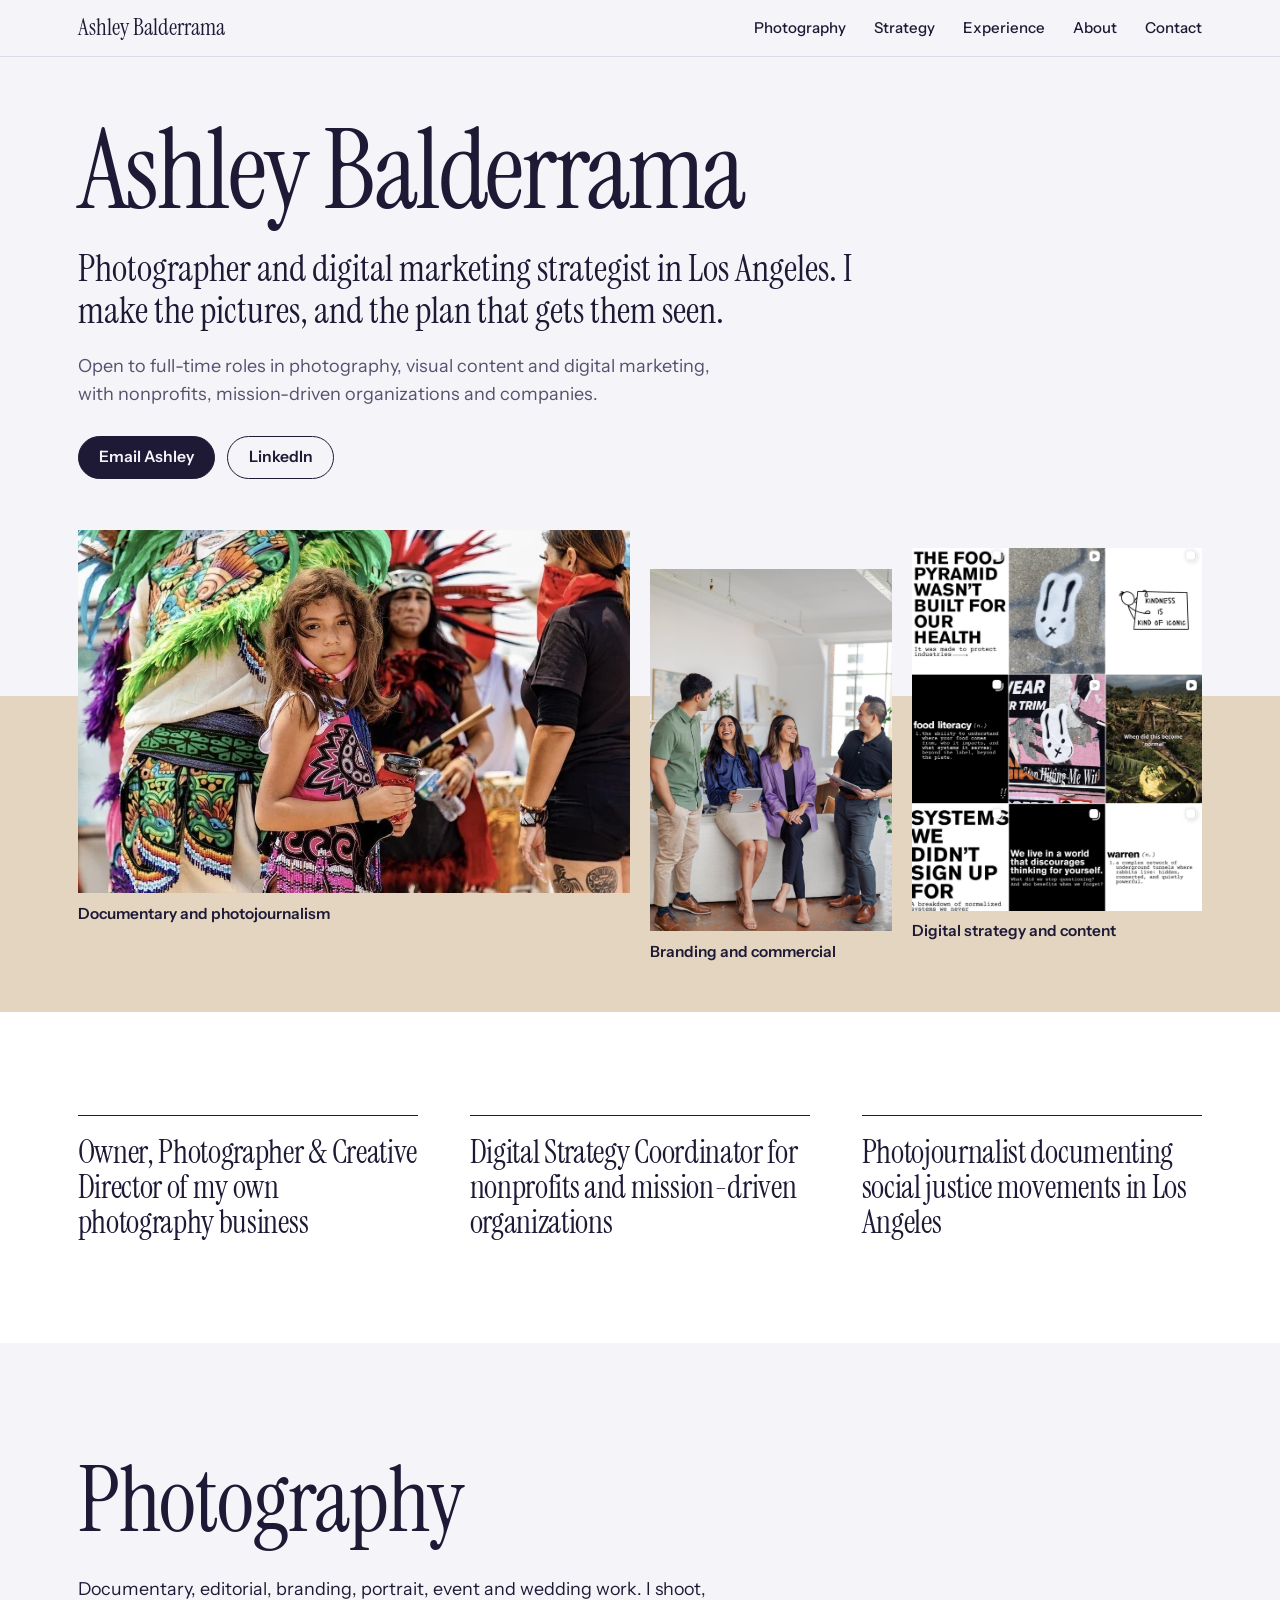
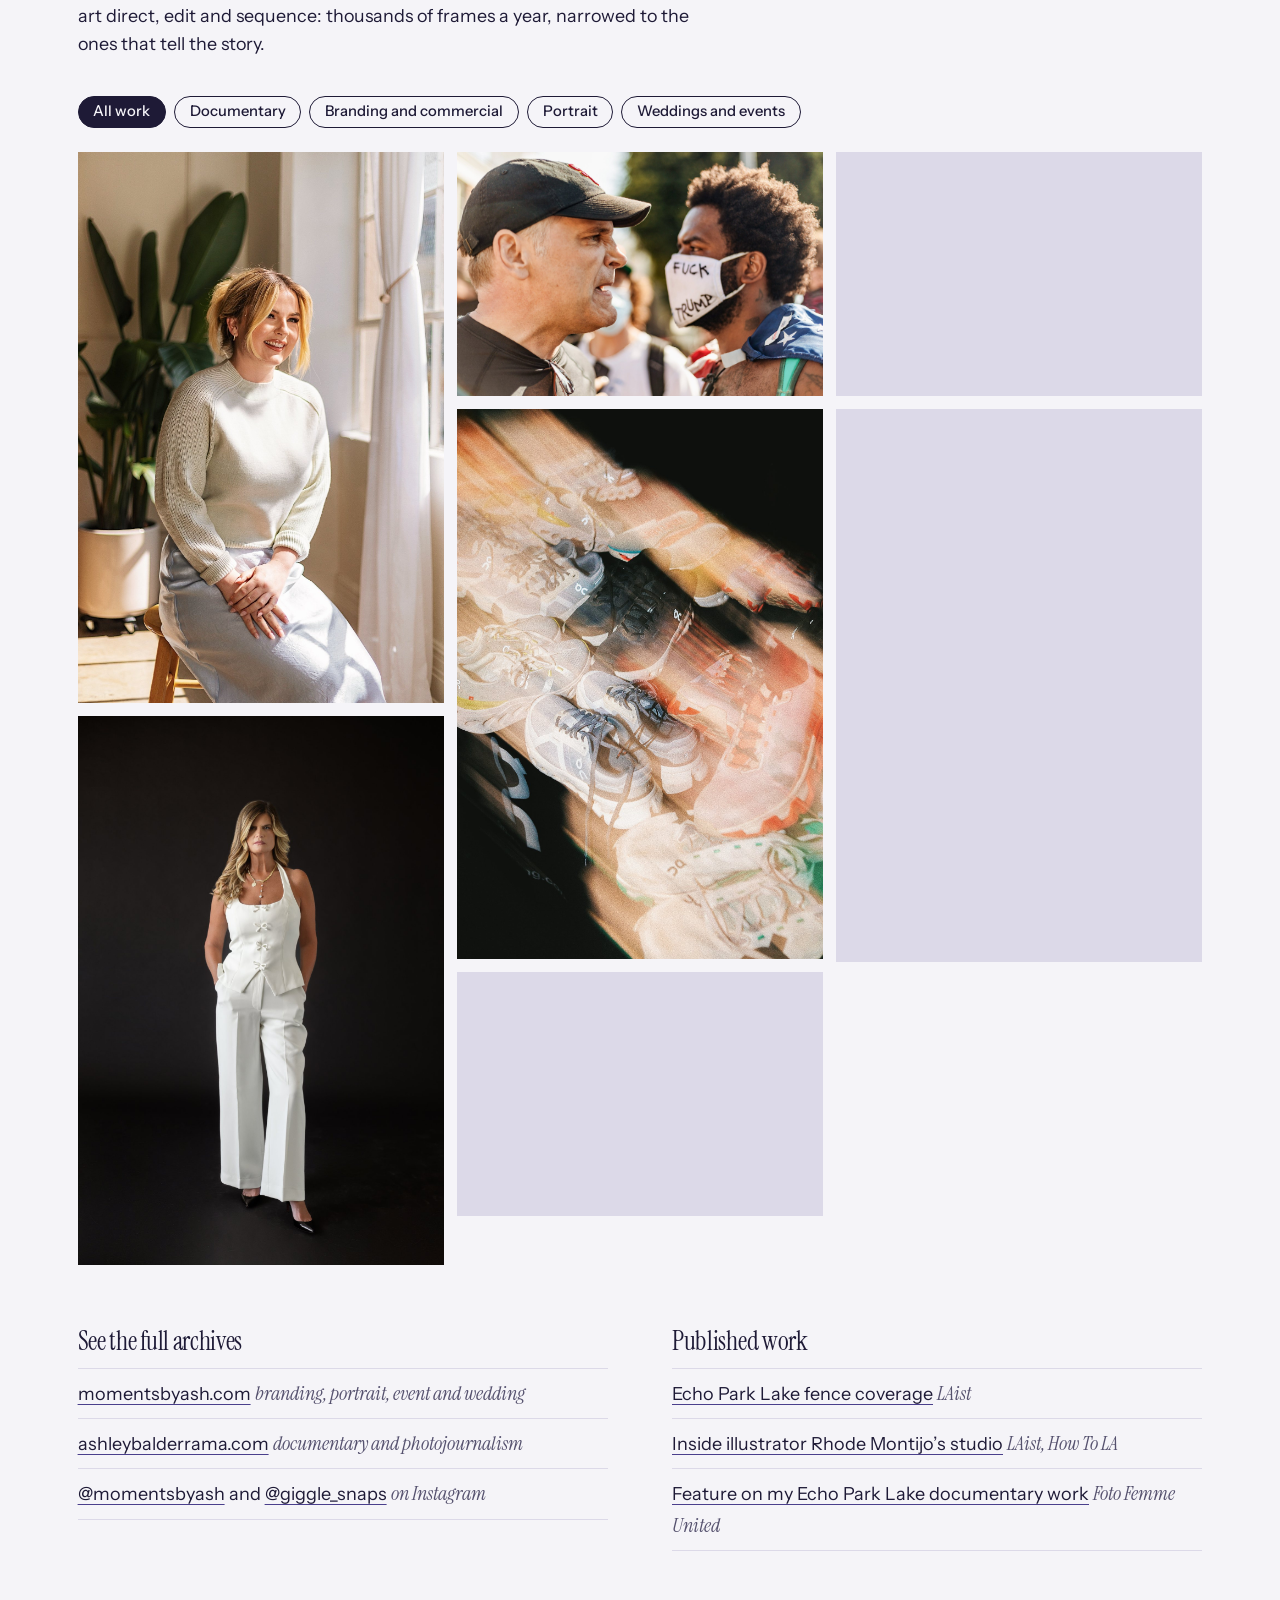
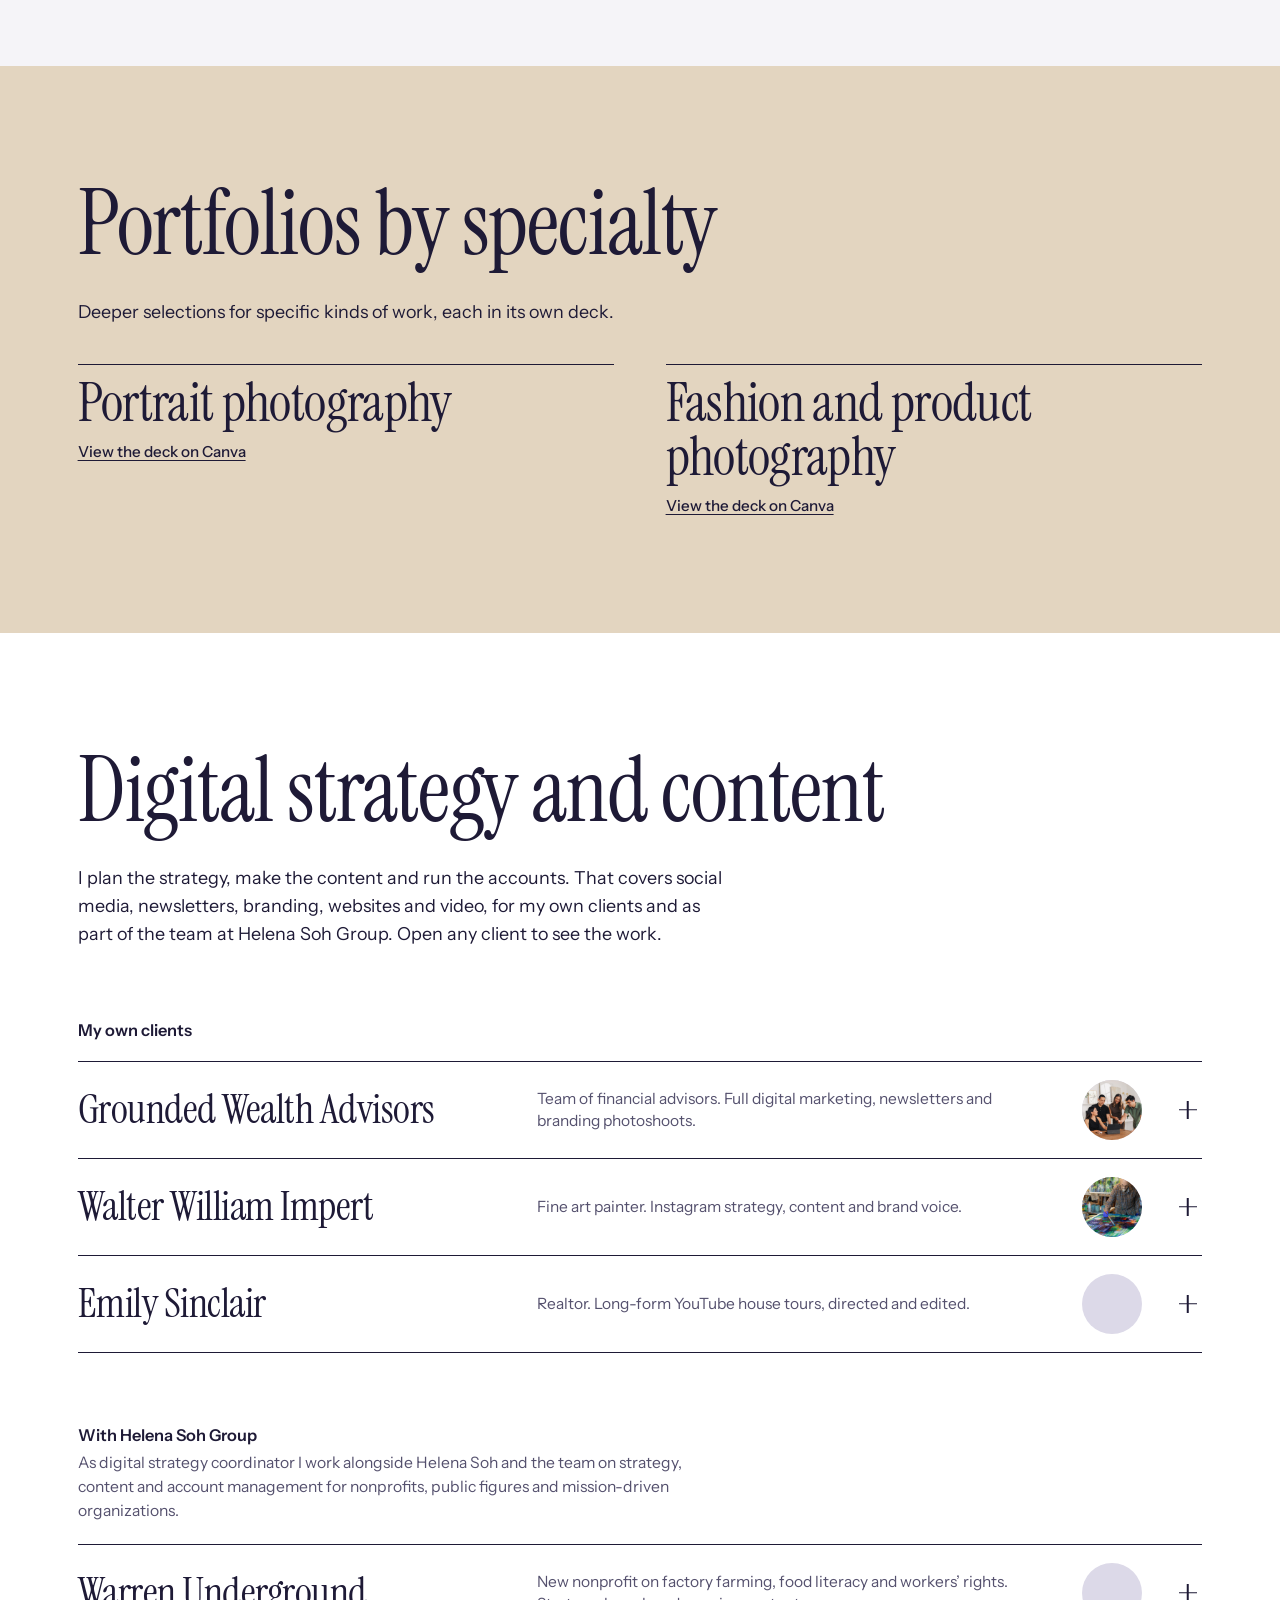
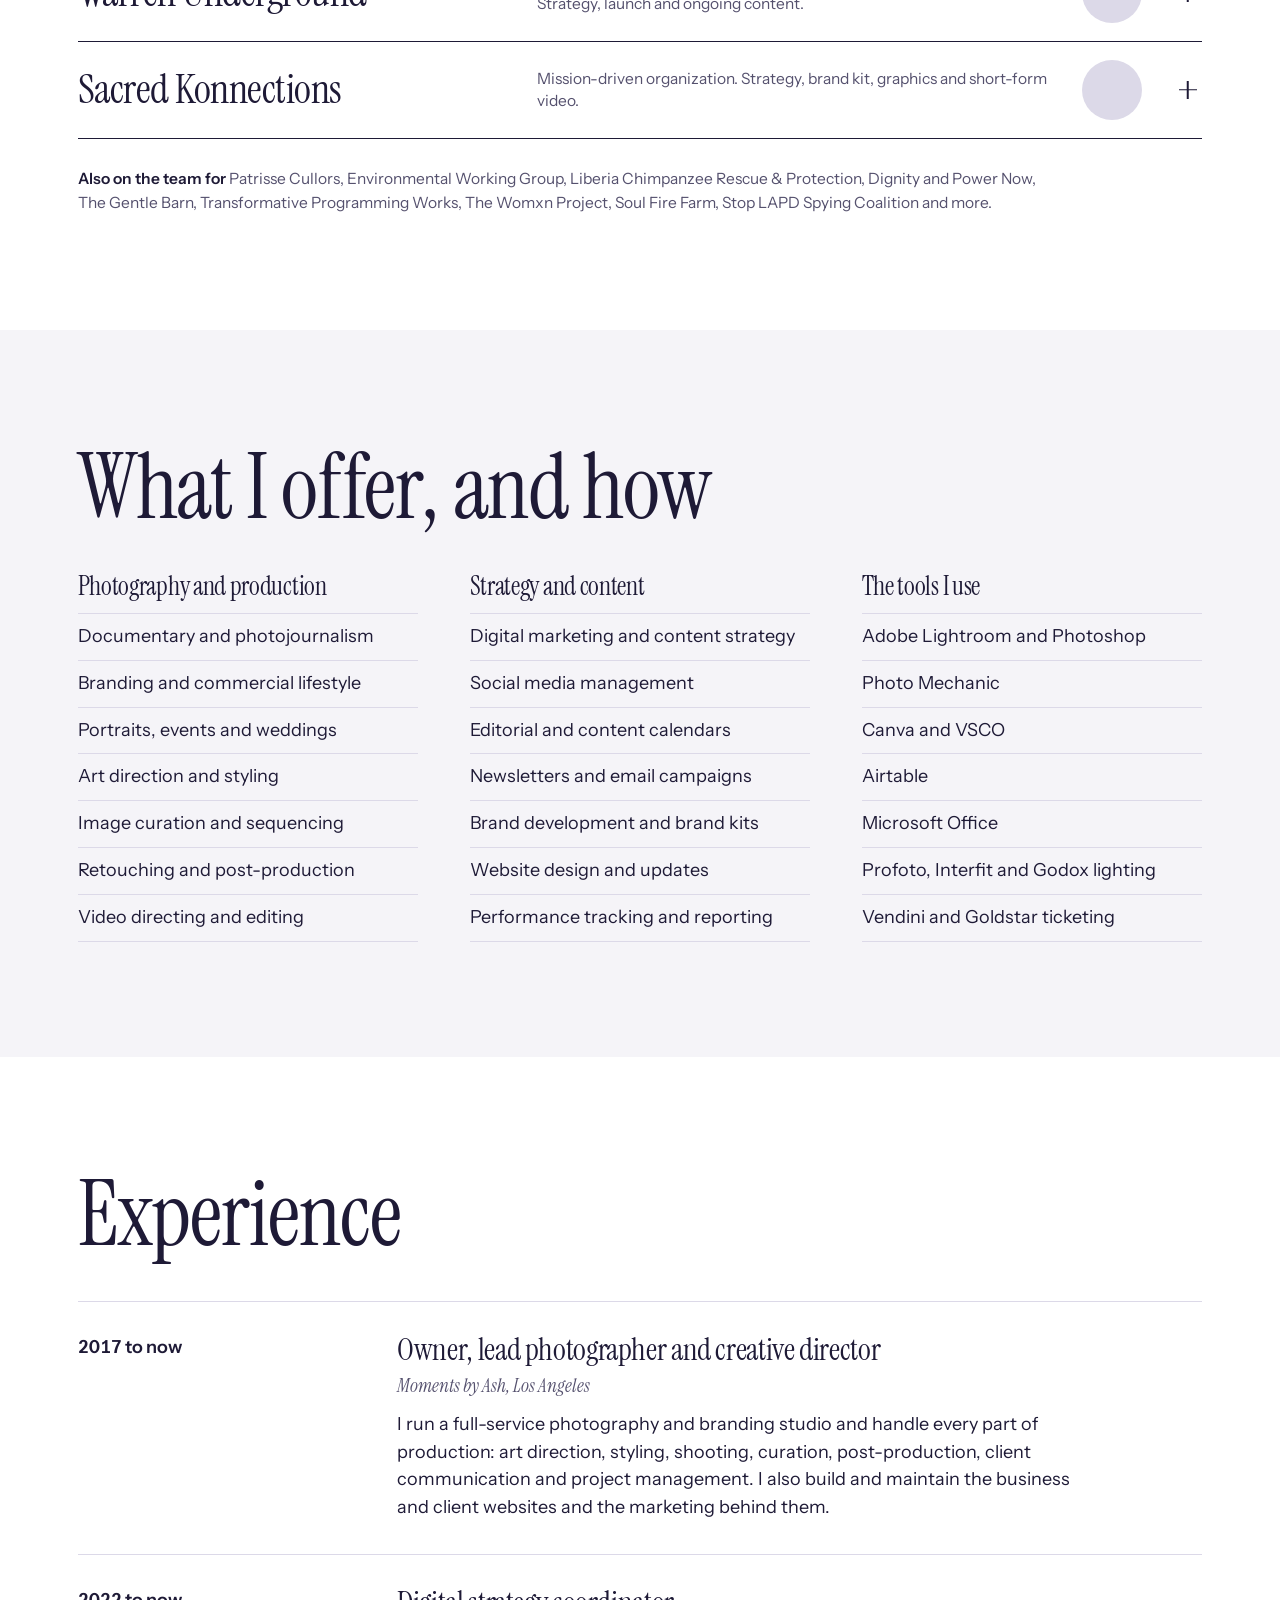
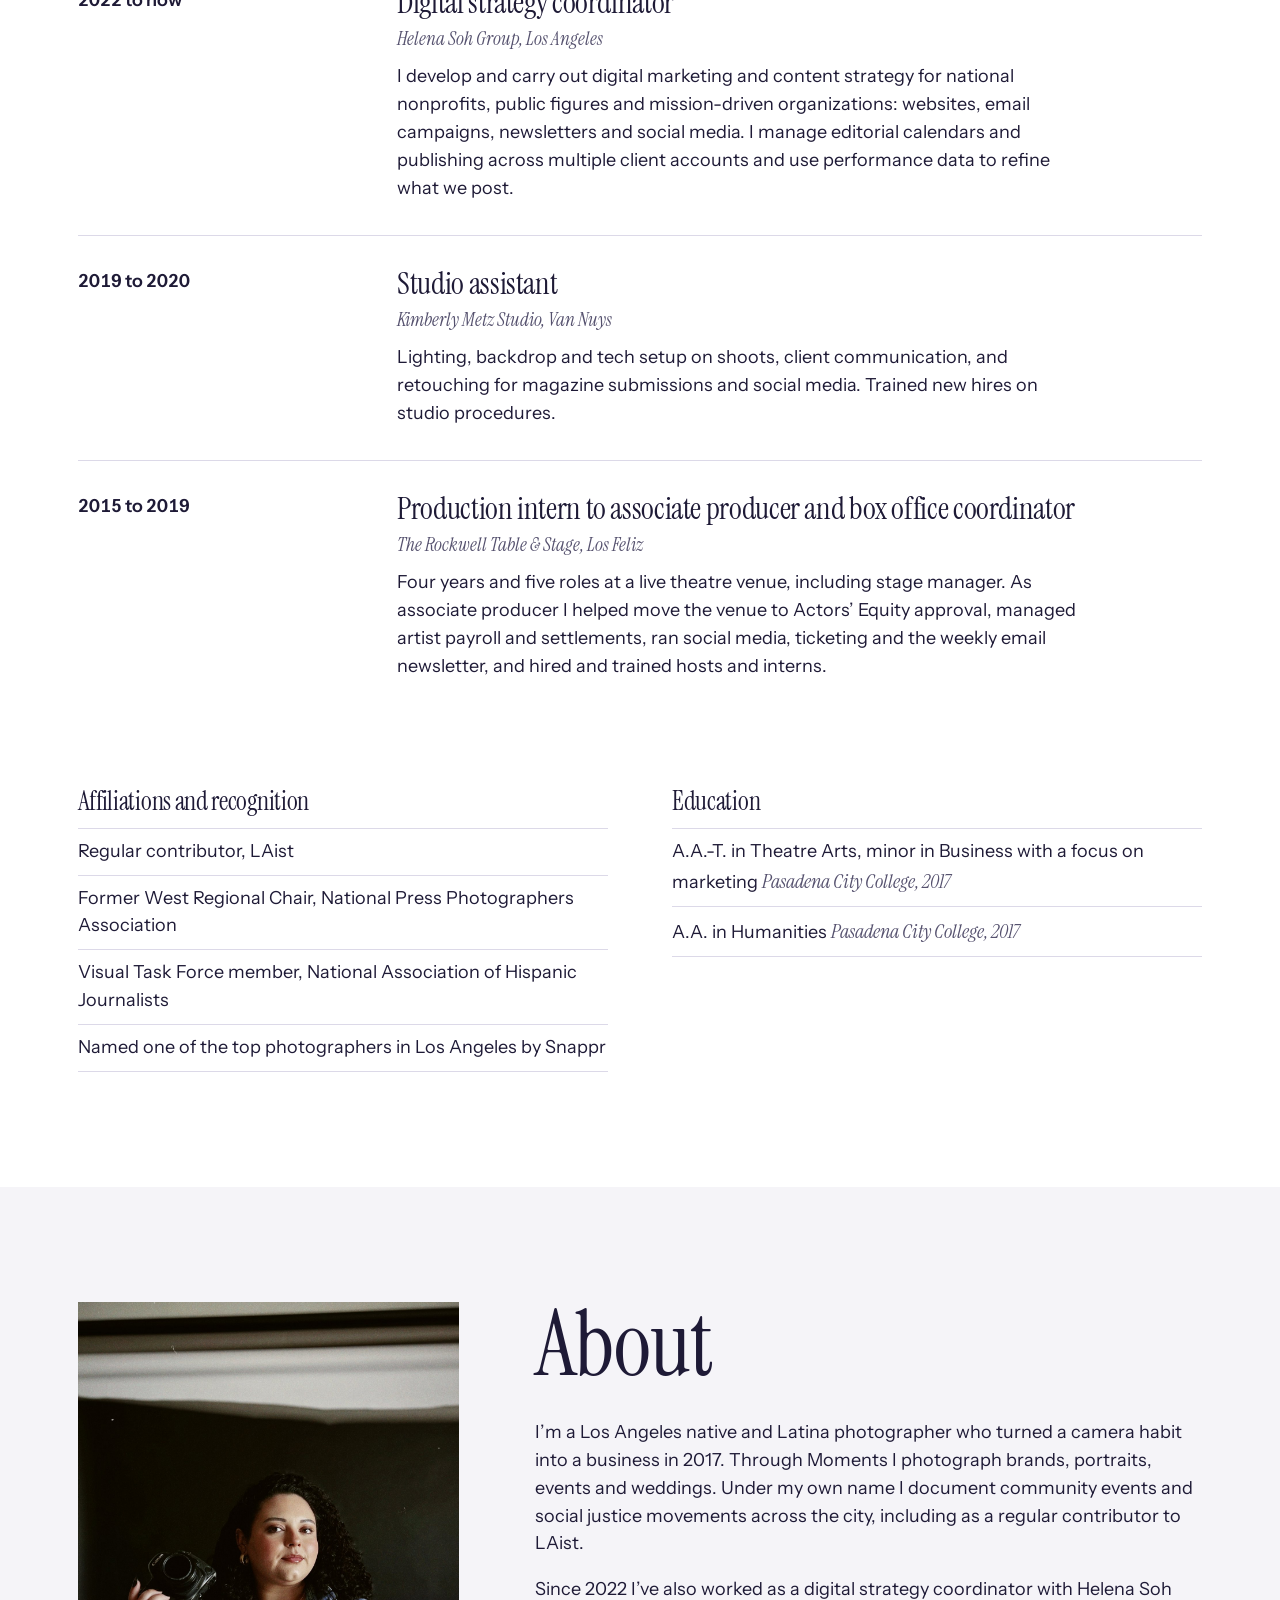
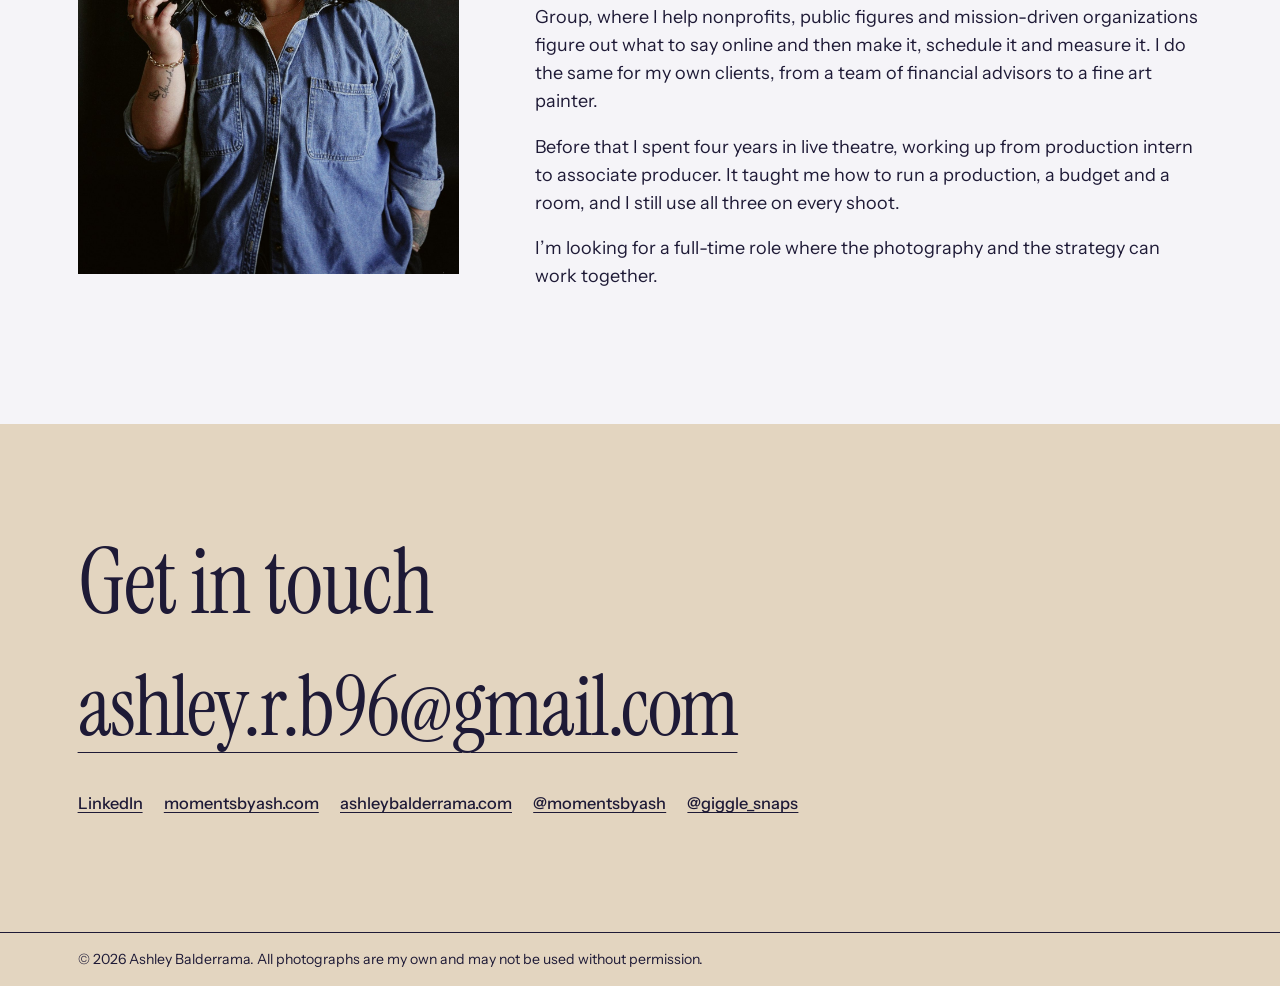
==== commit 08018cb4: "Add files via upload" ====
--- a/index.html
+++ b/index.html
@@ -9,7 +9,7 @@
 <meta property="og:description" content="Documentary and branding photography, plus digital strategy for nonprofits, mission-driven organizations and businesses.">
 <meta property="og:type" content="website">
 <meta property="og:image" content="https://ashleybalderrama.github.io/images/hero-brand.jpg">
-<link rel="icon" href="data:image/svg+xml,%3Csvg xmlns='http://www.w3.org/2000/svg' viewBox='0 0 64 64'%3E%3Crect width='64' height='64' fill='%23F4B6C8'/%3E%3Ctext x='32' y='44' font-family='Georgia,serif' font-size='32' text-anchor='middle' fill='%231E1A36'%3EAB%3C/text%3E%3C/svg%3E">
+<link rel="icon" href="data:image/svg+xml,%3Csvg xmlns='http://www.w3.org/2000/svg' viewBox='0 0 64 64'%3E%3Crect width='64' height='64' fill='%23E3D5C0'/%3E%3Ctext x='32' y='44' font-family='Georgia,serif' font-size='32' text-anchor='middle' fill='%231E1A36'%3EAB%3C/text%3E%3C/svg%3E">
 <link rel="preload" href="fonts/instrument-serif.woff2" as="font" type="font/woff2" crossorigin>
 
 <style>
@@ -24,7 +24,7 @@
     --ink-soft:#55516E;
     --indigo:#4A3F8C;
     --mist:#DCD9E8;
-    --accent:#F4B6C8;   /* the one color to change if you want a different accent */
+    --accent:#E3D5C0;   /* the one color to change if you want a different accent */
     --display:"Instrument Serif","Iowan Old Style","Palatino Linotype",Georgia,serif;
     --text:"Instrument Sans","Helvetica Neue",Arial,sans-serif;
     --gutter:clamp(20px,4.5vw,64px);
@@ -80,8 +80,8 @@
   .guide-tip{font-size:.92rem;color:var(--ink-soft);margin-top:1em}
 
   /* hero */
-  .hero-text{padding-block:clamp(36px,6vw,88px) clamp(28px,4vw,56px)}
-  .hero h1{font-size:clamp(3.6rem,13.4vw,12.5rem);line-height:.86;letter-spacing:-.025em;margin-bottom:clamp(20px,3vw,40px)}
+  .hero-text{padding-block:clamp(32px,5vw,72px) clamp(28px,4vw,56px)}
+  .hero h1{font-size:clamp(3rem,8.6vw,7.75rem);line-height:.9;letter-spacing:-.02em;margin-bottom:clamp(16px,2.2vw,28px)}
   .lede{font-family:var(--display);font-size:clamp(1.6rem,2.9vw,2.6rem);line-height:1.12;max-width:22em;margin-bottom:.6em}
   .open{color:var(--ink-soft);max-width:36em;margin-bottom:1.5em}
   .actions{display:flex;flex-wrap:wrap;gap:12px}
@@ -138,7 +138,7 @@
   /* specialty portfolios */
   .decks{background:var(--accent)}
   .decks :focus-visible{outline-color:var(--ink)}
-  .deck-list{list-style:none;margin:clamp(24px,3vw,40px) 0 0;padding:0;display:grid;grid-template-columns:repeat(3,minmax(0,1fr));gap:clamp(20px,4vw,56px)}
+  .deck-list{list-style:none;margin:clamp(24px,3vw,40px) 0 0;padding:0;display:grid;grid-template-columns:repeat(auto-fit,minmax(min(100%,260px),1fr));gap:clamp(20px,4vw,56px)}
   .deck-list a,.deck-list .deck-todo{display:block;text-decoration:none;border-top:1px solid var(--ink);padding-top:.7em}
   .deck-title{display:block;font-family:var(--display);font-size:clamp(2rem,4.2vw,3.5rem);line-height:1;letter-spacing:-.012em}
   .deck-go{display:block;margin-top:.6em;font-size:.95rem;font-weight:500;text-decoration:underline;text-decoration-thickness:1px;text-underline-offset:.2em;text-decoration-color:var(--ink)}
@@ -211,7 +211,7 @@
     .hero-frame:first-child{flex-basis:100%}
     .hero-frame:nth-child(2){margin-top:0}
     .hero-frame:nth-child(3){margin-top:clamp(10px,3vw,20px)}
-    .roles ul,.deck-list{grid-template-columns:minmax(0,1fr)}
+    .roles ul{grid-template-columns:minmax(0,1fr)}
     .timeline > li{grid-template-columns:minmax(0,1fr);gap:4px}
     .case summary{grid-template-columns:minmax(0,1fr) 48px 24px;column-gap:12px}
     .case-name{grid-column:1;grid-row:1}
@@ -262,9 +262,9 @@
 
   <div class="hero-band">
     <div class="wrap hero-frames">
-      <a class="hero-frame" style="--r:1.5" href="#photography">
+      <a class="hero-frame" style="--r:1.522" href="#photography">
         <figure class="slot" data-file="hero-documentary.jpg"
-          data-alt="Two protesters face to face, photographed by Ashley Balderrama"
+          data-alt="A young girl in beaded regalia stands among dancers in feathered headdresses, photographed by Ashley Balderrama"
           data-brief="Your strongest documentary frame. Horizontal 3:2."></figure>
         <span>Documentary and photojournalism</span>
       </a>
@@ -335,7 +335,7 @@
 </section>
 
 <!-- ======================= SPECIALTY PORTFOLIOS ======================= -->
-<!-- This section stays hidden until at least one Canva link is filled in (see PORTFOLIOS near the bottom of this file). -->
+<!-- The cards come from the PORTFOLIOS list near the bottom of this file. A card only shows once its link is filled in. -->
 <section class="band decks" id="portfolios" hidden>
   <div class="wrap">
     <h2>Portfolios by specialty</h2>
@@ -671,9 +671,10 @@
 /* Canva portfolios. Paste each share link between the quotes.
    A card only shows once its link is filled in. */
 var PORTFOLIOS = [
-  { title: 'Product photography', url: '' },
-  { title: 'Fashion',             url: '' },
-  { title: 'Branding',            url: '' }
+  { title: 'Portrait photography',            url: 'https://canva.link/hk7s9s4496ice00' },
+  { title: 'Fashion and product photography', url: 'https://canva.link/x9eglllksfel73x' },
+  { title: 'Branding campaigns',              url: '' },
+  { title: 'Writing',                         url: '' }
 ];
 
 /* Gallery photographs, in the order they appear under "All work".
@@ -725,8 +726,8 @@
   var guide = params.has('guide');
   if (guide) document.body.classList.add('guide');
 
-  // Preview other accent colors by adding ?accent=lilac (or sage, sky) to the address.
-  var ACCENTS = { rose: '#F4B6C8', lilac: '#CBBDFF', sage: '#C3DBB9', sky: '#B8D8F0' };
+  // Preview other accent colors by adding ?accent=sand (or peach, clay, olive) to the address.
+  var ACCENTS = { sand: '#E3D5C0', peach: '#EBCBB5', clay: '#DDBDB4', olive: '#D2D1B2', sky: '#B8D8F0' };
   if (ACCENTS[params.get('accent')]) document.documentElement.style.setProperty('--accent', ACCENTS[params.get('accent')]);
 
   // Load images/<file>; fall back to a starter image if one is set; otherwise mark the slot empty.
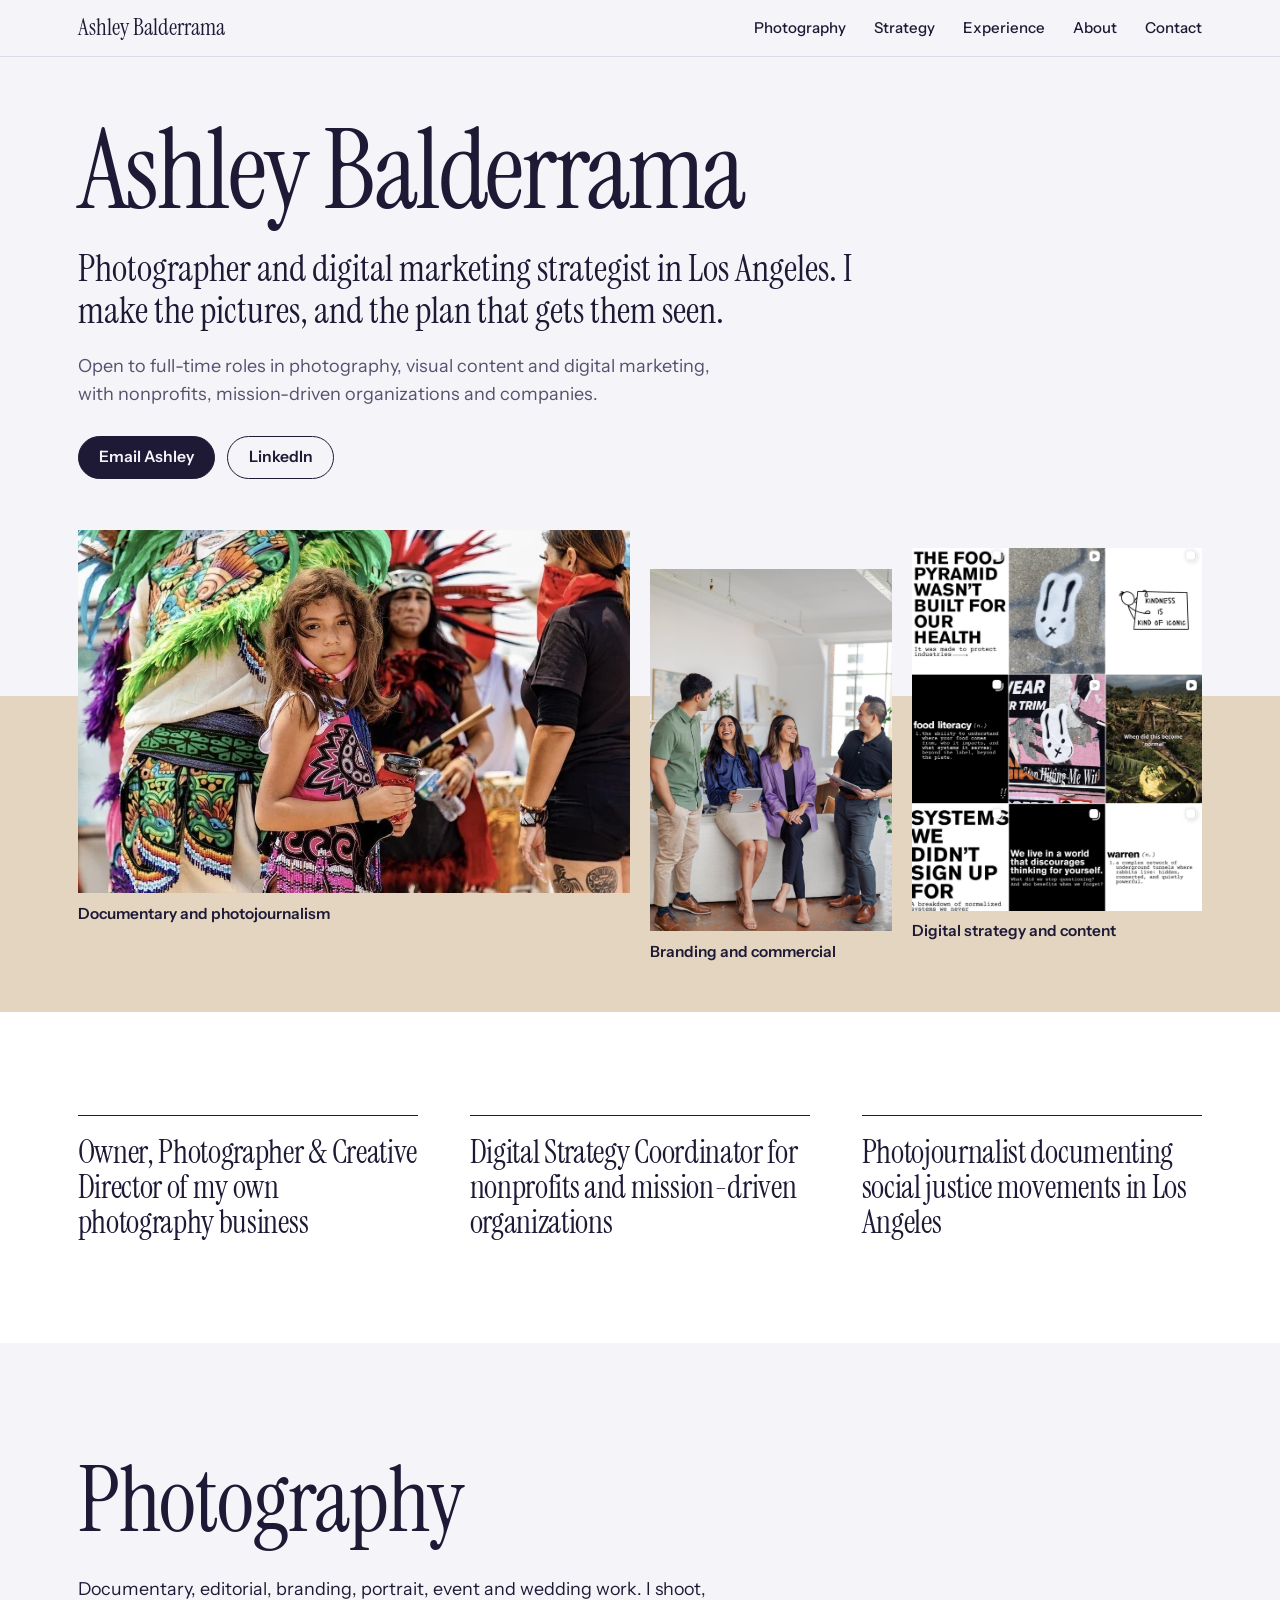
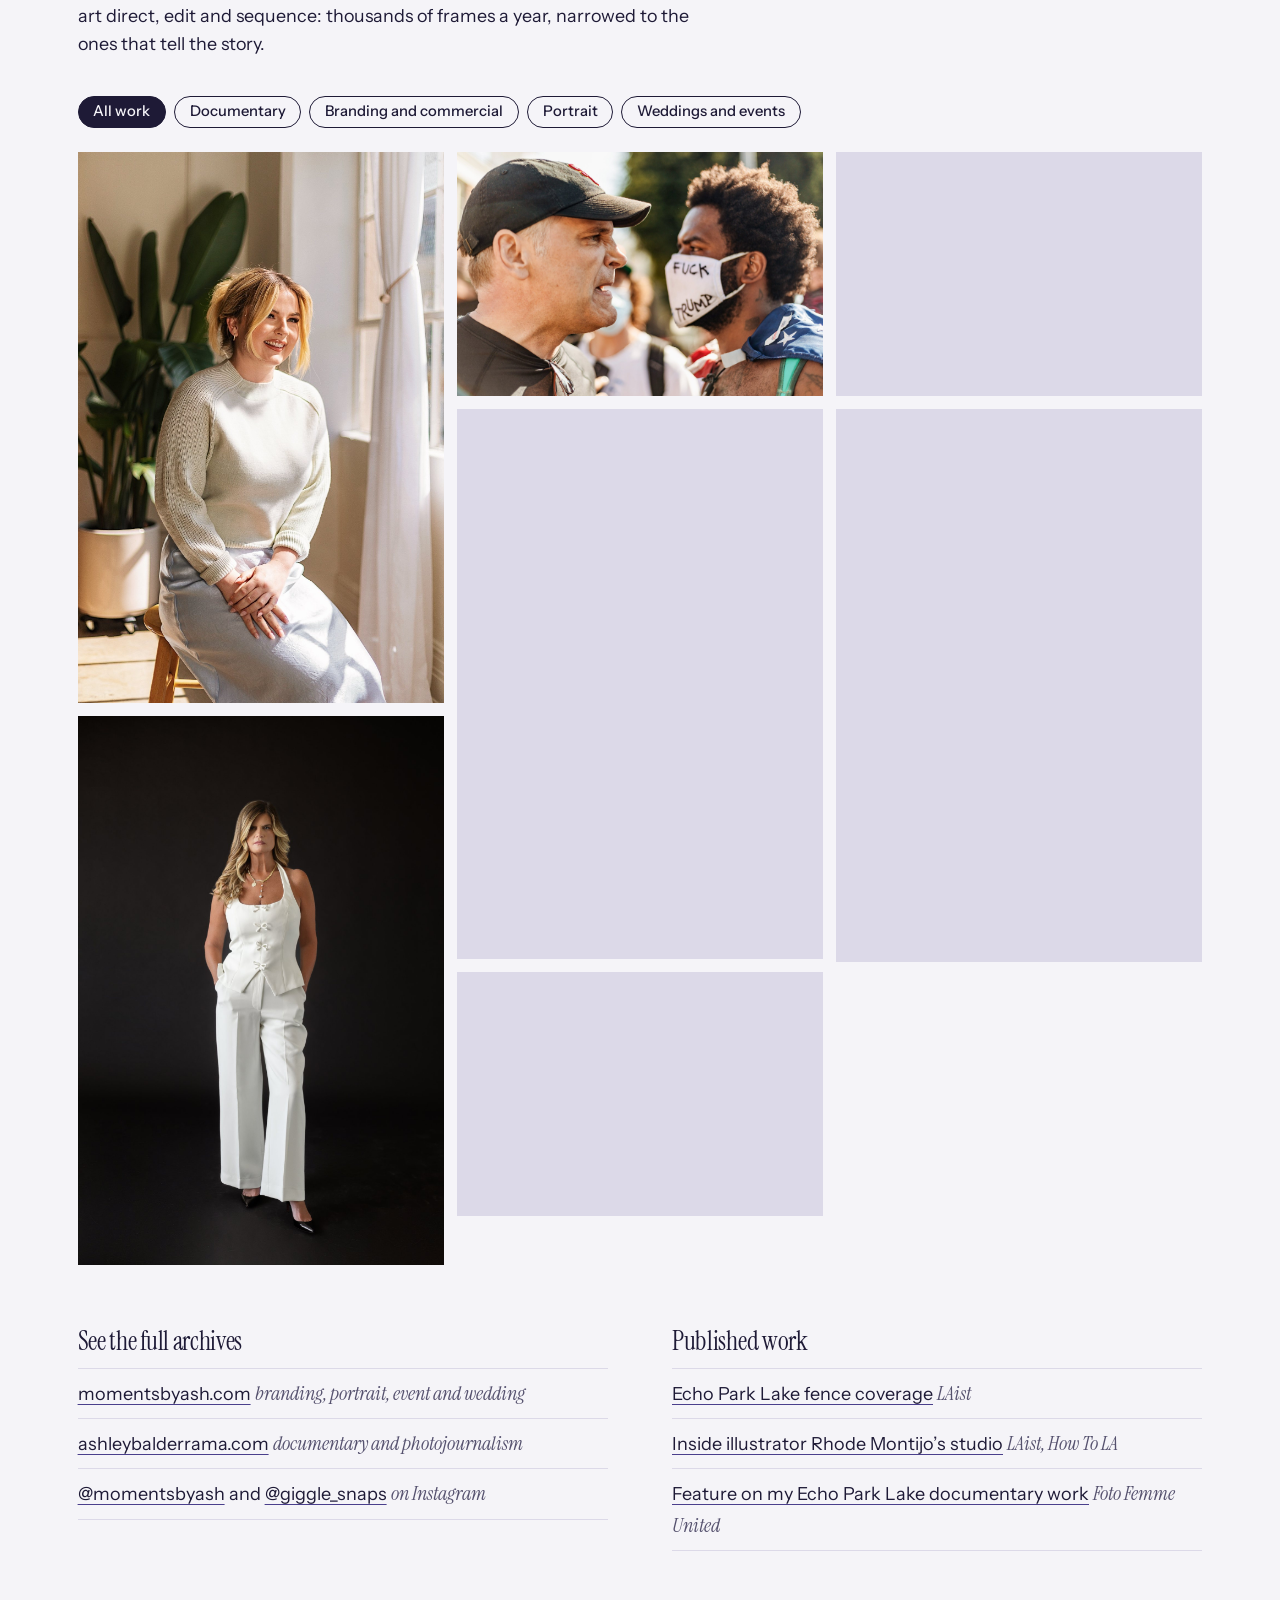
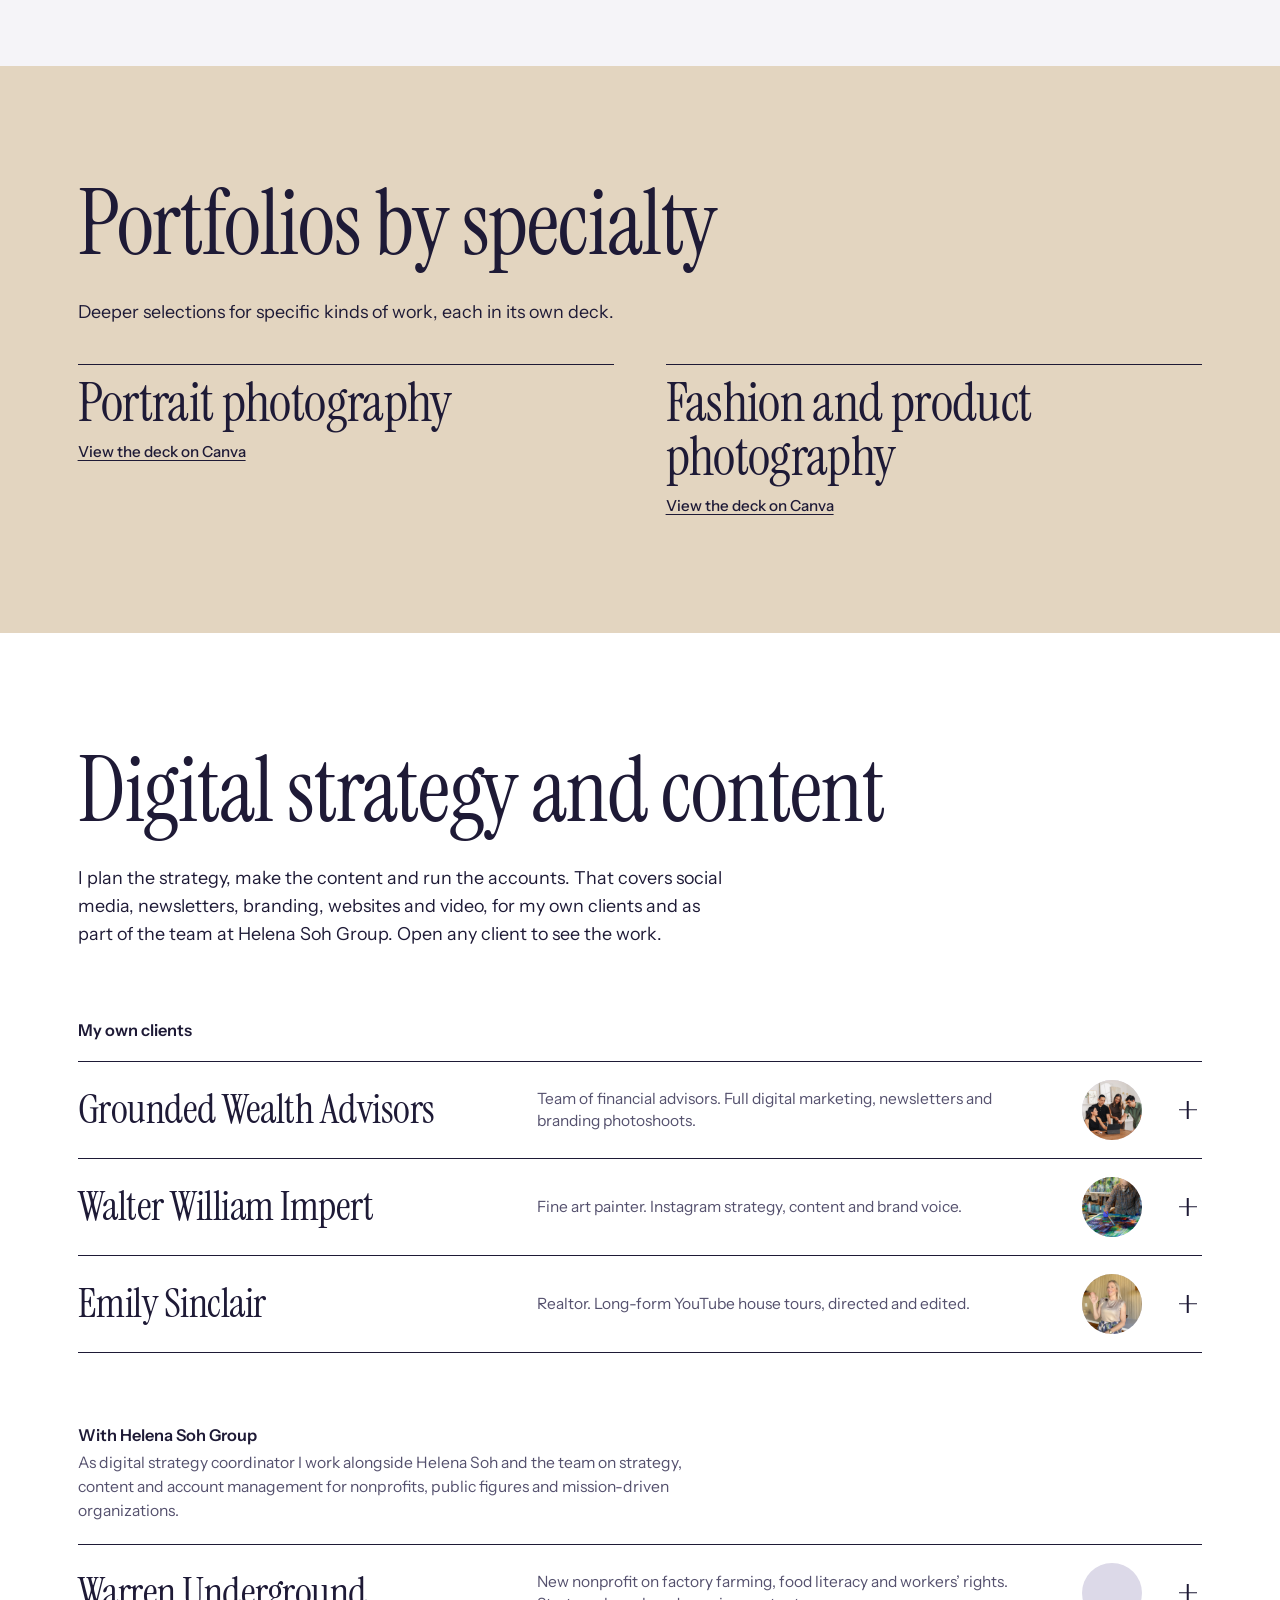
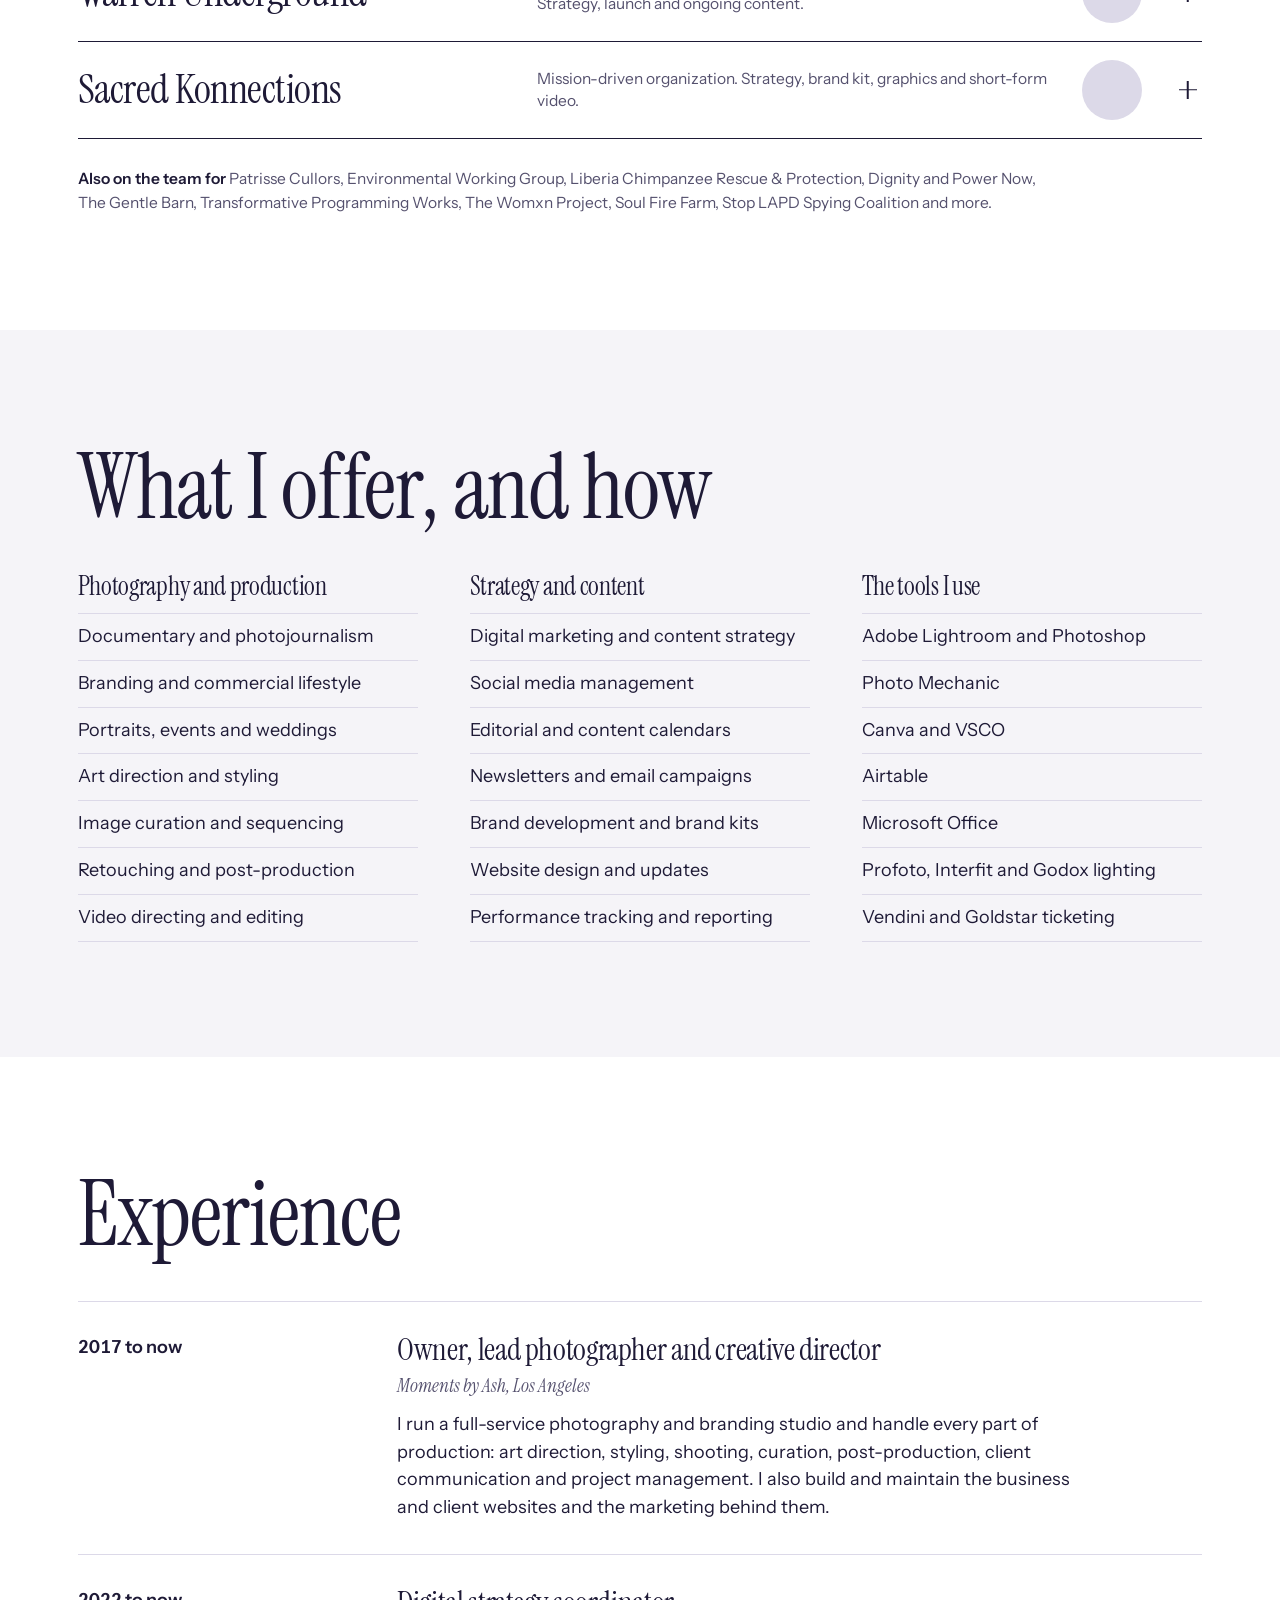
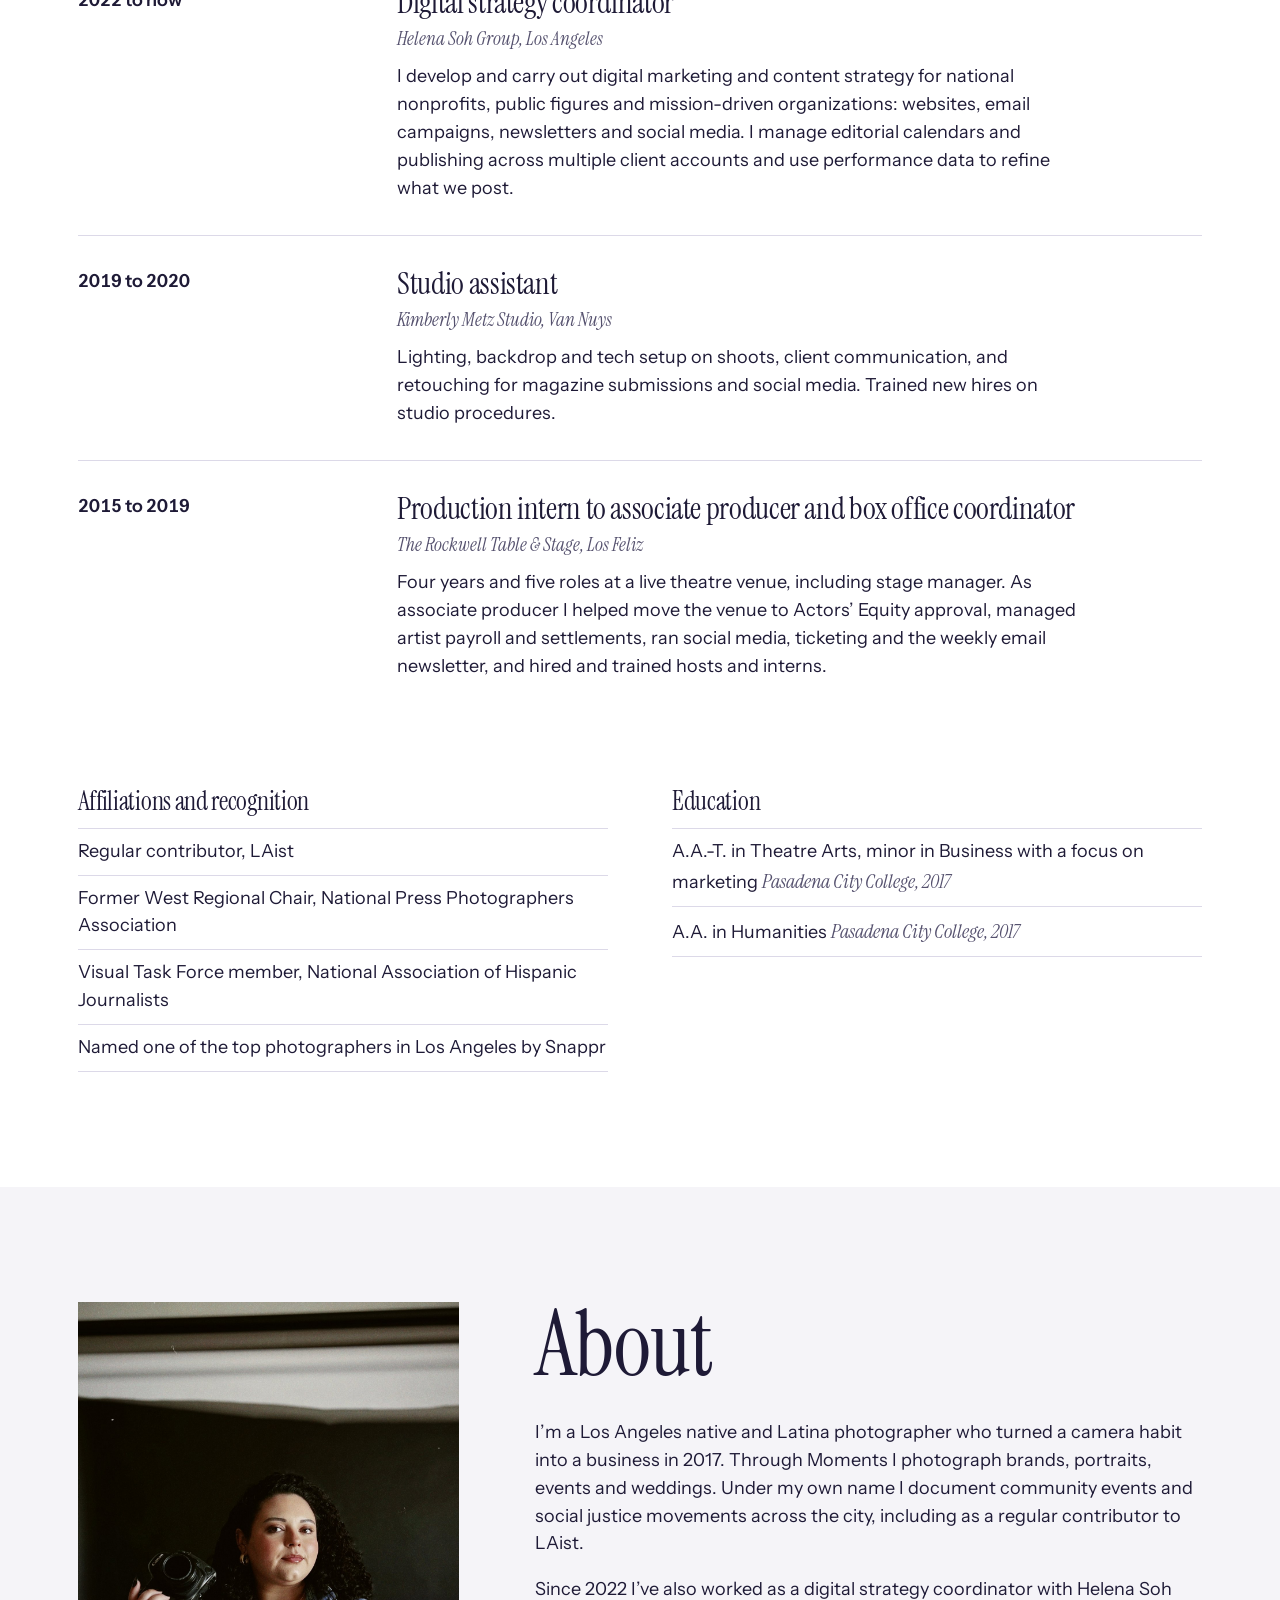
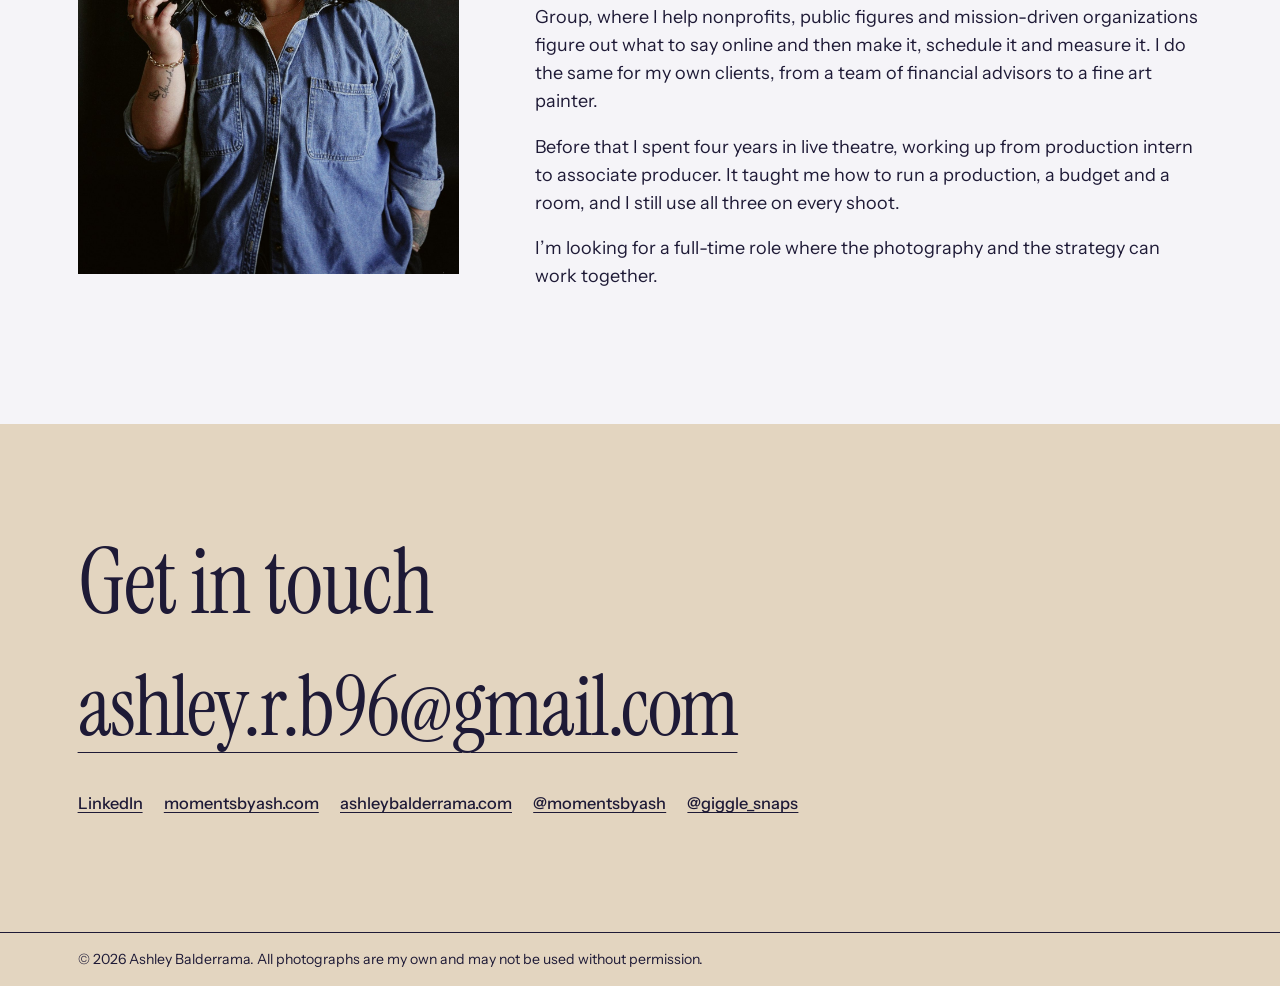
==== commit edc5b068: "Add files via upload" ====
--- a/index.html
+++ b/index.html
@@ -5,10 +5,16 @@
 <meta name="viewport" content="width=device-width, initial-scale=1">
 <title>Ashley Balderrama | Photographer and digital marketing strategist</title>
 <meta name="description" content="Portfolio of Ashley Balderrama, a Los Angeles photographer and digital marketing strategist. Documentary and branding photography, plus digital strategy for nonprofits, mission-driven organizations and businesses.">
-<meta property="og:title" content="Ashley Balderrama | Photographer and digital marketing strategist">
-<meta property="og:description" content="Documentary and branding photography, plus digital strategy for nonprofits, mission-driven organizations and businesses.">
+<meta property="og:title" content="Ashley Balderrama | Portfolio at a glance">
+<meta property="og:description" content="A quick look at my photography, branding and digital strategy work, condensed from momentsbyash.com and ashleybalderrama.com.">
 <meta property="og:type" content="website">
-<meta property="og:image" content="https://ashleybalderrama.github.io/images/hero-brand.jpg">
+<meta property="og:url" content="https://ashleybalderrama.github.io/">
+<!-- The image that shows when the link is texted or shared. Replace images/share.jpg (1200 x 630) to change it. -->
+<meta property="og:image" content="https://ashleybalderrama.github.io/images/share.jpg">
+<meta property="og:image:width" content="2400">
+<meta property="og:image:height" content="1260">
+<meta property="og:image:alt" content="Ashley Balderrama, portfolio at a glance: photography, branding and digital strategy, all in one place.">
+<meta name="twitter:card" content="summary_large_image">
 <link rel="icon" href="data:image/svg+xml,%3Csvg xmlns='http://www.w3.org/2000/svg' viewBox='0 0 64 64'%3E%3Crect width='64' height='64' fill='%23E3D5C0'/%3E%3Ctext x='32' y='44' font-family='Georgia,serif' font-size='32' text-anchor='middle' fill='%231E1A36'%3EAB%3C/text%3E%3C/svg%3E">
 <link rel="preload" href="fonts/instrument-serif.woff2" as="font" type="font/woff2" crossorigin>
 
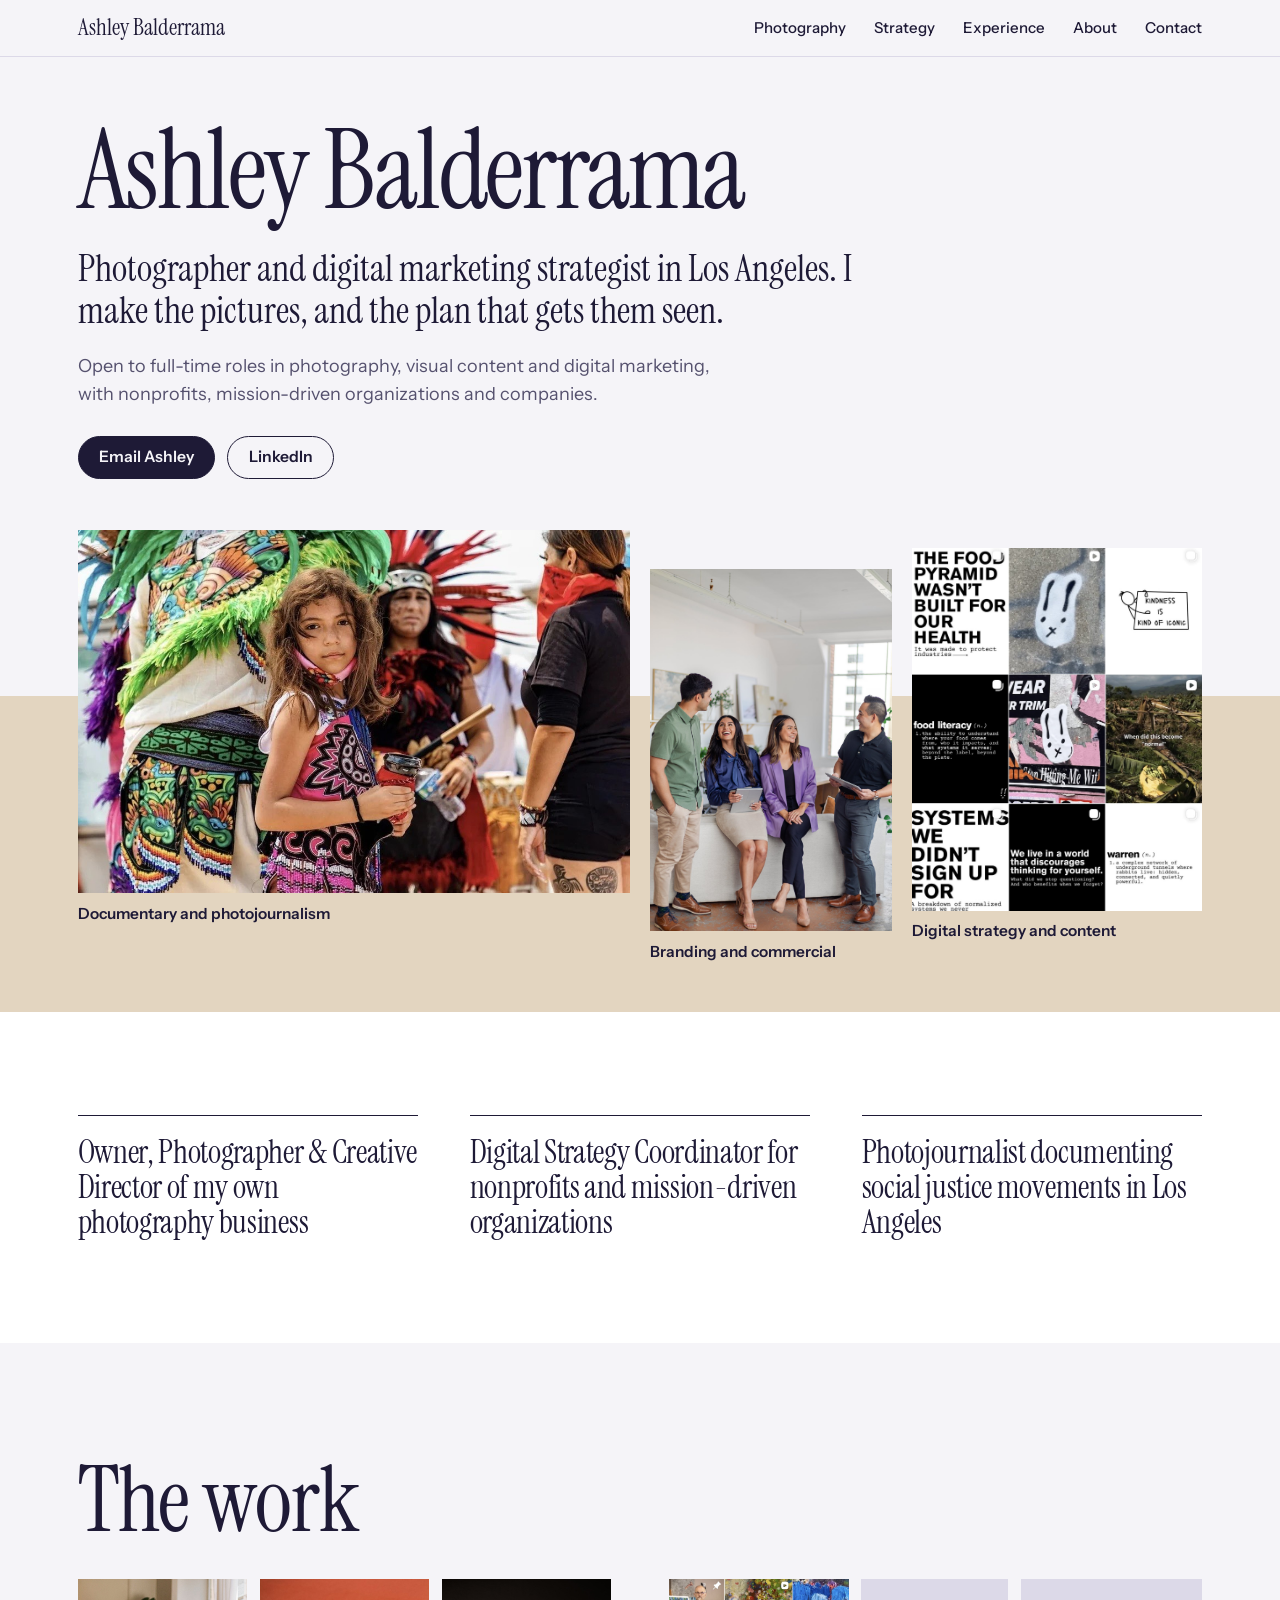
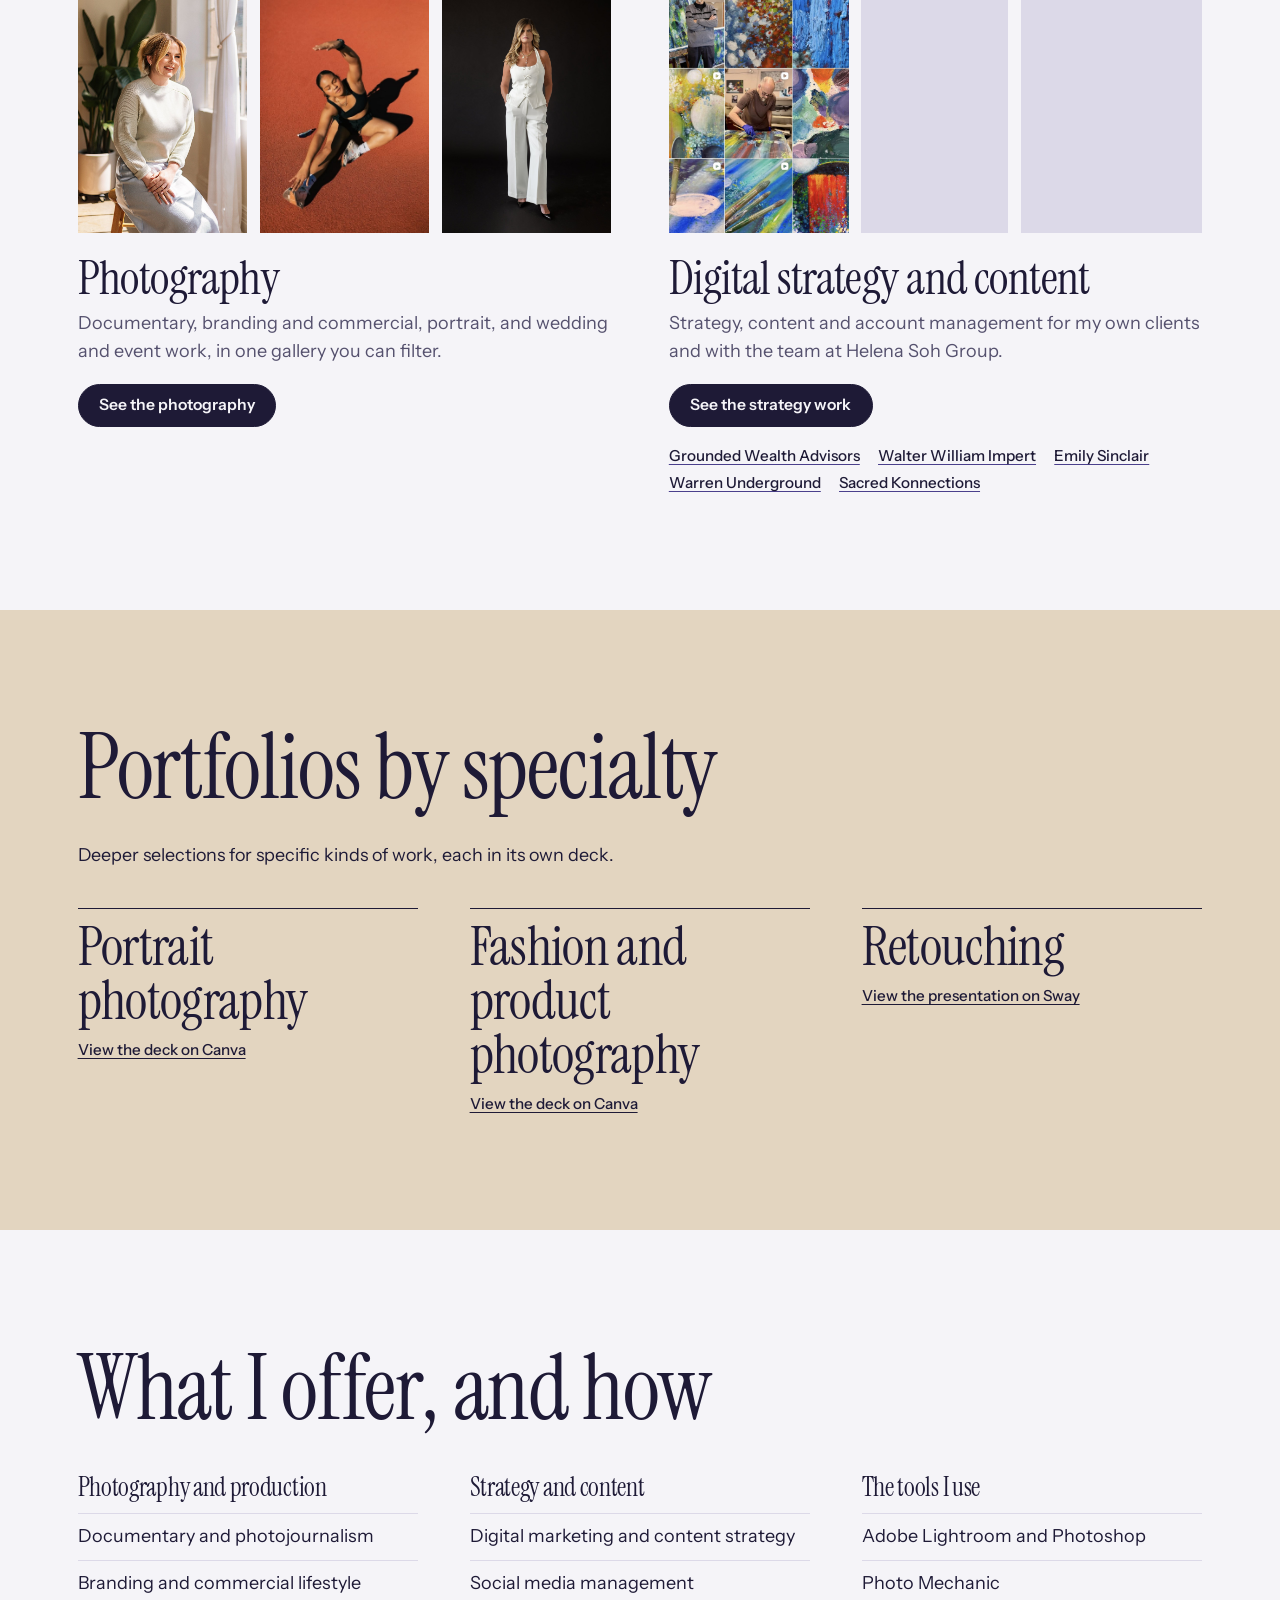
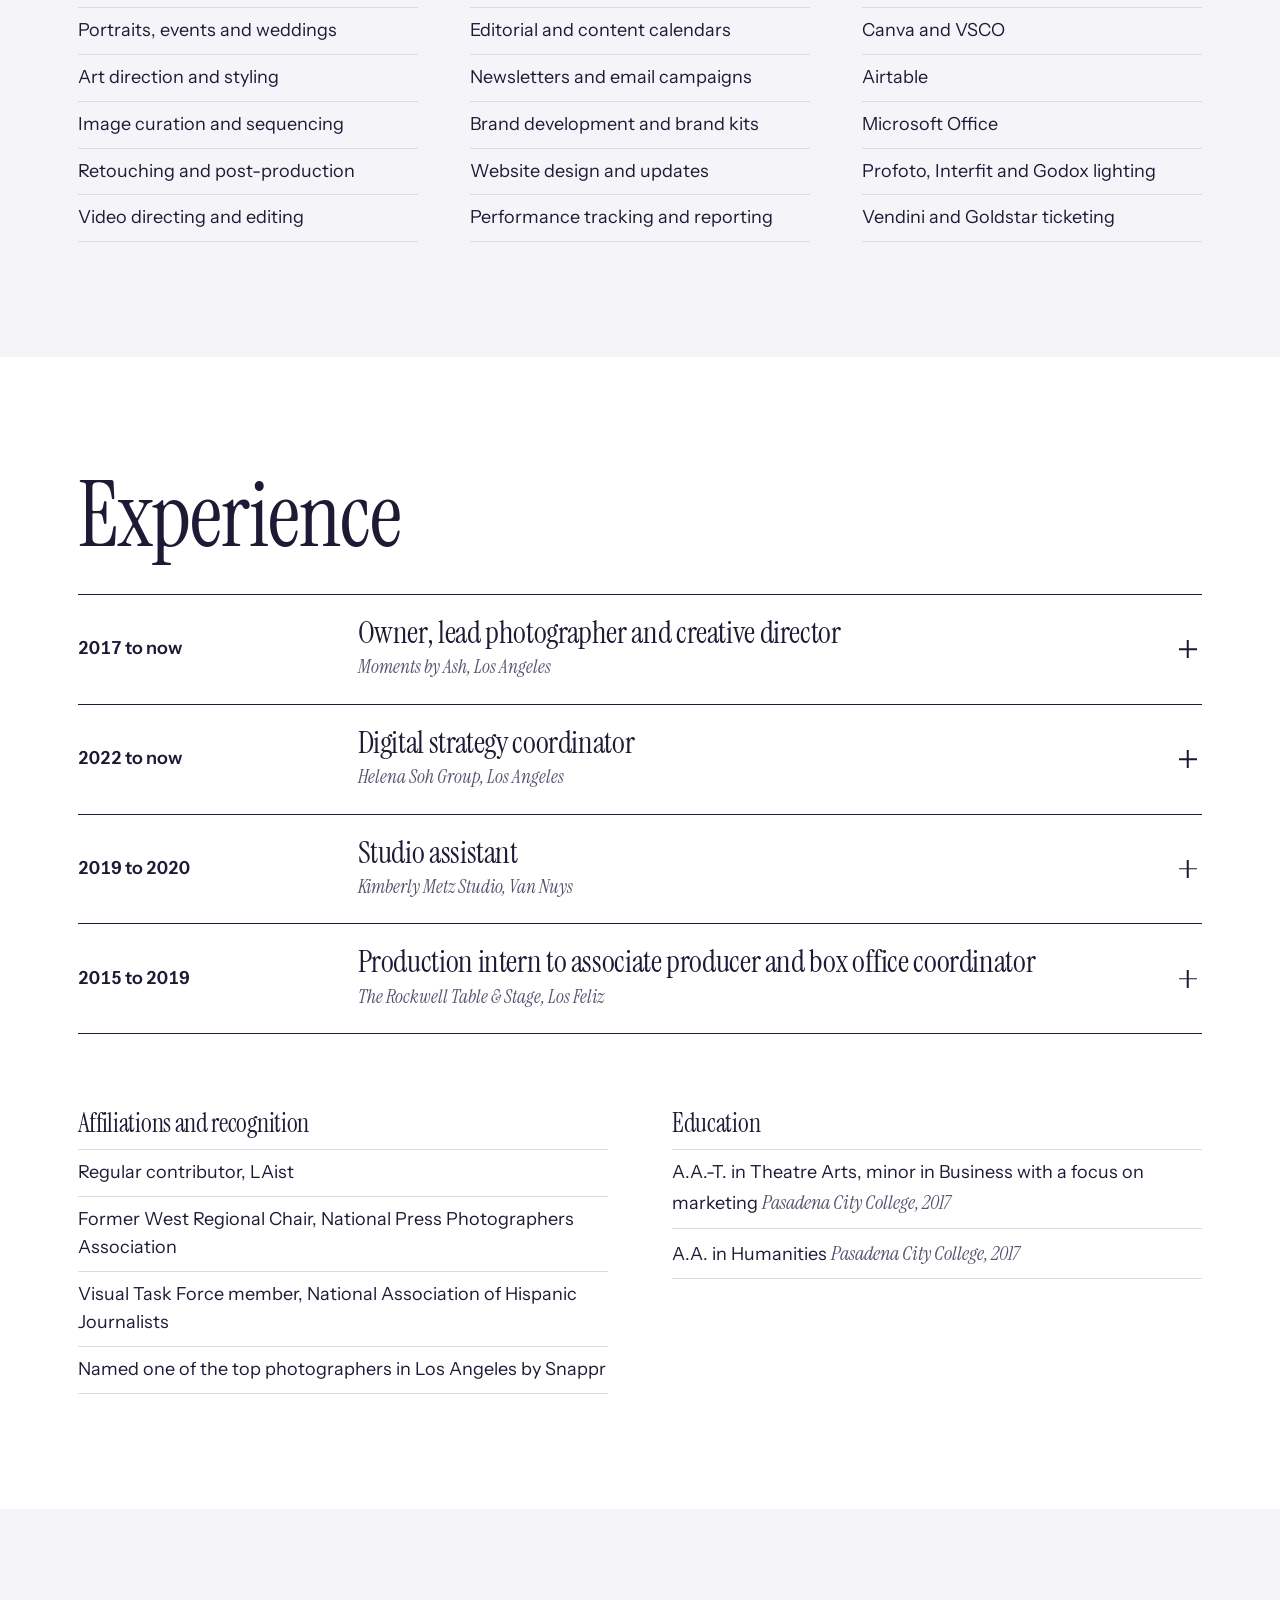
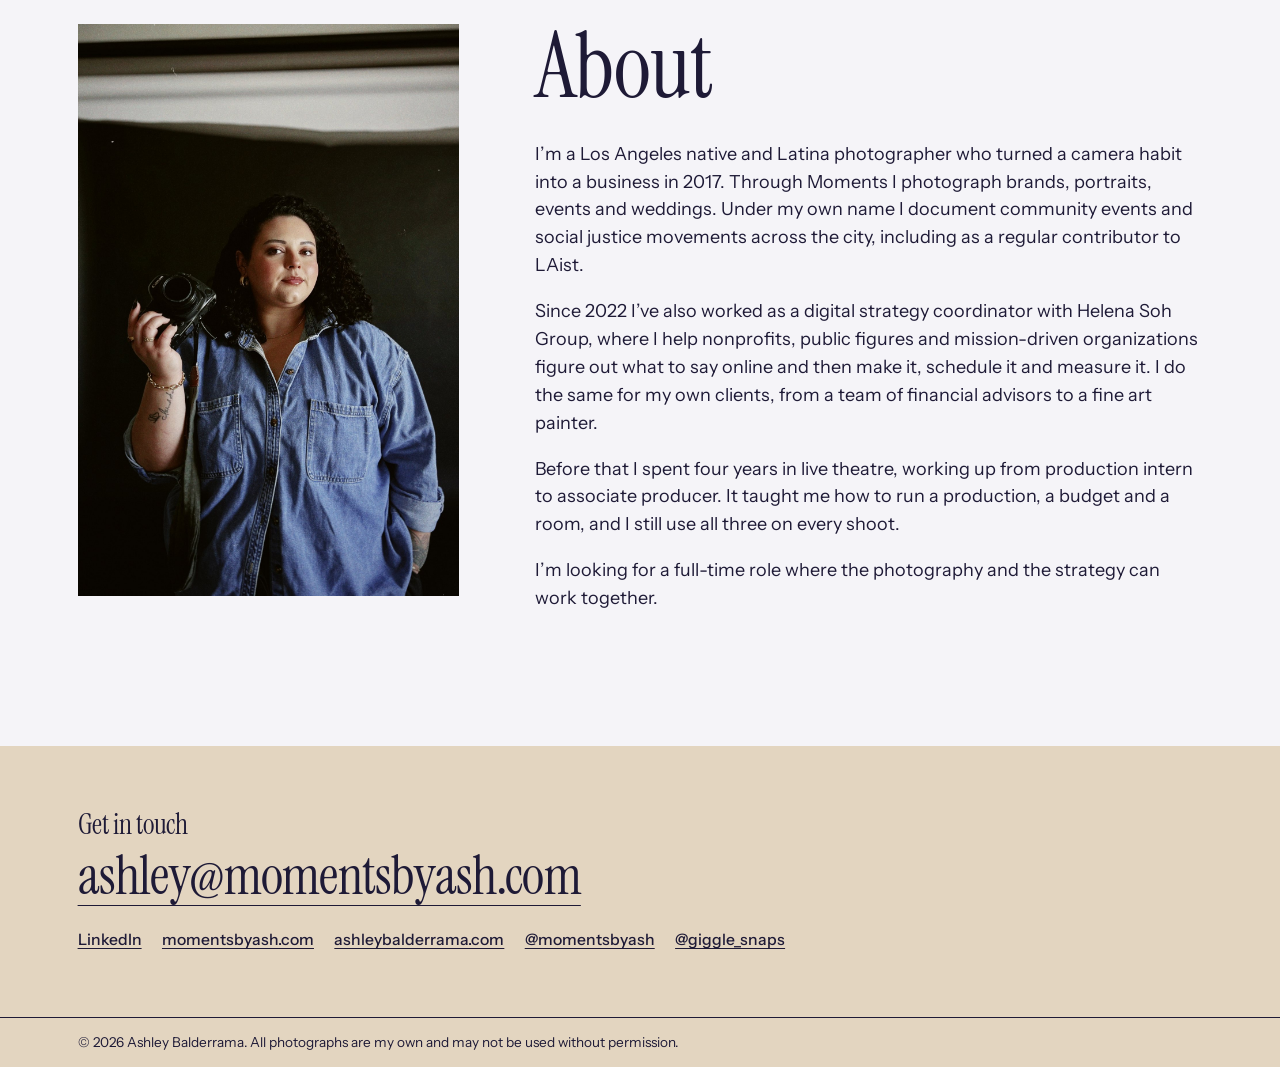
==== commit 55abee5f: "Add files via upload" ====
--- a/index.html
+++ b/index.html
@@ -4,7 +4,7 @@
 <meta charset="utf-8">
 <meta name="viewport" content="width=device-width, initial-scale=1">
 <title>Ashley Balderrama | Photographer and digital marketing strategist</title>
-<meta name="description" content="Portfolio of Ashley Balderrama, a Los Angeles photographer and digital marketing strategist. Documentary and branding photography, plus digital strategy for nonprofits, mission-driven organizations and businesses.">
+<meta name="description" content="A quick look at my photography, branding and digital strategy work, condensed from momentsbyash.com and ashleybalderrama.com.">
 <meta property="og:title" content="Ashley Balderrama | Portfolio at a glance">
 <meta property="og:description" content="A quick look at my photography, branding and digital strategy work, condensed from momentsbyash.com and ashleybalderrama.com.">
 <meta property="og:type" content="website">
@@ -17,222 +17,7 @@
 <meta name="twitter:card" content="summary_large_image">
 <link rel="icon" href="data:image/svg+xml,%3Csvg xmlns='http://www.w3.org/2000/svg' viewBox='0 0 64 64'%3E%3Crect width='64' height='64' fill='%23E3D5C0'/%3E%3Ctext x='32' y='44' font-family='Georgia,serif' font-size='32' text-anchor='middle' fill='%231E1A36'%3EAB%3C/text%3E%3C/svg%3E">
 <link rel="preload" href="fonts/instrument-serif.woff2" as="font" type="font/woff2" crossorigin>
-
-<style>
-  @font-face{font-family:"Instrument Serif";font-style:normal;font-weight:400;font-display:swap;src:url("fonts/instrument-serif.woff2") format("woff2")}
-  @font-face{font-family:"Instrument Serif";font-style:italic;font-weight:400;font-display:swap;src:url("fonts/instrument-serif-italic.woff2") format("woff2")}
-  @font-face{font-family:"Instrument Sans";font-style:normal;font-weight:400 700;font-display:swap;src:url("fonts/instrument-sans.woff2") format("woff2")}
-
-  :root{
-    --paper:#F5F4F8;
-    --white:#FFFFFF;
-    --ink:#1E1A36;
-    --ink-soft:#55516E;
-    --indigo:#4A3F8C;
-    --mist:#DCD9E8;
-    --accent:#E3D5C0;   /* the one color to change if you want a different accent */
-    --display:"Instrument Serif","Iowan Old Style","Palatino Linotype",Georgia,serif;
-    --text:"Instrument Sans","Helvetica Neue",Arial,sans-serif;
-    --gutter:clamp(20px,4.5vw,64px);
-    --gap:clamp(8px,1vw,14px);
-  }
-  *,*::before,*::after{box-sizing:border-box}
-  html{-webkit-text-size-adjust:100%}
-  @media (prefers-reduced-motion:no-preference){html{scroll-behavior:smooth}}
-  body{margin:0;background:var(--paper);color:var(--ink);font-family:var(--text);
-       font-size:clamp(1rem,.3vw + .95rem,1.125rem);line-height:1.55}
-  img{display:block;max-width:100%}
-  h1,h2,h3,h4{font-family:var(--display);font-weight:400;line-height:1;margin:0;letter-spacing:-.012em}
-  p{margin:0 0 1em}
-  a{color:inherit;text-decoration-color:var(--indigo);text-decoration-thickness:1px;text-underline-offset:.2em}
-  a:hover{text-decoration-thickness:2px}
-  :focus-visible{outline:2px solid var(--indigo);outline-offset:3px}
-  [hidden]{display:none !important}
-  .wrap{max-width:1240px;margin-inline:auto;padding-inline:var(--gutter)}
-  .measure{max-width:38em}
-  section[id]{scroll-margin-top:68px}
-
-  /* top bar */
-  .top{position:sticky;top:0;z-index:20;background:rgba(245,244,248,.94);backdrop-filter:blur(8px);border-bottom:1px solid var(--mist)}
-  .top .wrap{display:flex;align-items:center;justify-content:space-between;gap:20px;min-height:56px}
-  .brand{font-family:var(--display);font-size:1.45rem;line-height:1;text-decoration:none;white-space:nowrap}
-  .top nav{display:flex;gap:clamp(14px,2.2vw,30px)}
-  .top nav a{font-size:.94rem;font-weight:500;text-decoration:none;white-space:nowrap;padding-block:6px}
-  .top nav a:hover{text-decoration:underline;text-decoration-thickness:1px}
-
-  /* buttons */
-  .btn{display:inline-block;font-weight:600;font-size:.98rem;text-decoration:none;
-       padding:.7em 1.3em;border-radius:999px;border:1.5px solid var(--ink);line-height:1.2}
-  .btn-solid{background:var(--ink);color:var(--paper)}
-  .btn-solid:hover{background:var(--indigo);border-color:var(--indigo)}
-  .btn-line:hover{background:var(--ink);color:var(--paper)}
-
-  /* image slots */
-  .slot{position:relative;display:block;overflow:hidden;margin:0;padding:0;border:0;background:var(--mist);
-        color:var(--ink);font:inherit;text-align:left}
-  .slot > img{position:absolute;inset:0;width:100%;height:100%;object-fit:cover}
-  .slot.is-empty{display:none}
-  .zoom.is-filled{cursor:zoom-in}
-  .slot-note{display:none;position:absolute;inset:0;padding:10px 12px;overflow:hidden;font-size:.8rem;line-height:1.35}
-  .slot-note b{display:block;font-weight:700;margin-bottom:.3em;word-break:break-all}
-  body.guide .slot.is-empty{display:block;outline:1.5px dashed #A9A4C4;outline-offset:-1.5px}
-  body.guide .slot .slot-note{display:block}
-  body.guide .slot.is-filled .slot-note{inset:0 0 auto 0;background:rgba(30,26,54,.84);color:#fff}
-  body.guide .slot.is-filled .slot-note b{margin-bottom:0}
-  .guide-only{display:none}
-  body.guide .guide-only{display:block}
-  .guide-bar{background:var(--ink);color:var(--paper);font-size:.92rem;padding:10px var(--gutter)}
-  .guide-bar a{color:var(--paper);text-decoration-color:var(--paper)}
-  .guide-tip{font-size:.92rem;color:var(--ink-soft);margin-top:1em}
-
-  /* hero */
-  .hero-text{padding-block:clamp(32px,5vw,72px) clamp(28px,4vw,56px)}
-  .hero h1{font-size:clamp(3rem,8.6vw,7.75rem);line-height:.9;letter-spacing:-.02em;margin-bottom:clamp(16px,2.2vw,28px)}
-  .lede{font-family:var(--display);font-size:clamp(1.6rem,2.9vw,2.6rem);line-height:1.12;max-width:22em;margin-bottom:.6em}
-  .open{color:var(--ink-soft);max-width:36em;margin-bottom:1.5em}
-  .actions{display:flex;flex-wrap:wrap;gap:12px}
-  .hero-band{background:linear-gradient(var(--paper) 0,var(--paper) clamp(80px,13vw,190px),var(--accent) clamp(80px,13vw,190px));
-             padding-bottom:clamp(28px,4vw,56px)}
-  .hero-frames{display:flex;flex-wrap:wrap;gap:clamp(10px,1.6vw,22px);align-items:flex-start}
-  .hero-frame{flex:var(--r) 1 0;min-width:0;text-decoration:none;display:block}
-  .hero-frame:nth-child(2){margin-top:clamp(14px,3vw,44px)}
-  .hero-frame:nth-child(3){margin-top:clamp(6px,1.4vw,20px)}
-  .hero-frame .slot{aspect-ratio:var(--r)}
-  .hero-frame > span{display:block;font-weight:600;font-size:clamp(.9rem,1.2vw,1.05rem);line-height:1.25;padding-top:.7em}
-  .hero-frame:hover > span{text-decoration:underline;text-decoration-thickness:1px}
-
-  /* roles */
-  .roles{background:var(--white);padding-block:clamp(56px,8vw,112px)}
-  .roles ul{list-style:none;margin:0;padding:0;display:grid;grid-template-columns:repeat(3,minmax(0,1fr));gap:clamp(20px,4vw,56px)}
-  .roles li{font-family:var(--display);font-size:clamp(1.5rem,2.5vw,2.2rem);line-height:1.1;letter-spacing:-.01em;
-            border-top:1px solid var(--ink);padding-top:.6em}
-
-  /* section rhythm */
-  .band{padding-block:clamp(64px,9vw,128px)}
-  .band h2{font-size:clamp(2.8rem,7vw,5.6rem);line-height:.95;margin-bottom:.35em}
-  .intro{font-size:clamp(1.08rem,1.4vw,1.25rem);max-width:36em}
-
-  /* gallery */
-  .filters{display:flex;flex-wrap:wrap;gap:8px;margin:clamp(24px,3vw,40px) 0 clamp(16px,2vw,24px)}
-  .filters button{font:inherit;font-size:.92rem;font-weight:500;color:var(--ink);background:transparent;
-                  border:1.5px solid var(--ink);border-radius:999px;padding:.42em 1em;cursor:pointer;line-height:1.2}
-  .filters button:hover{background:var(--mist)}
-  .filters button[aria-pressed="true"],.filters button[aria-pressed="true"]:hover{background:var(--ink);color:var(--paper)}
-  .gallery{column-count:3;column-gap:var(--gap)}
-  .frame{width:100%;margin:0 0 var(--gap);break-inside:avoid}
-  .frame > img{position:static;height:auto}
-  body.guide .frame.is-empty{aspect-ratio:4/5}
-  .after-gallery{display:grid;grid-template-columns:minmax(0,1fr) minmax(0,1fr);gap:clamp(24px,5vw,72px);margin-top:clamp(36px,5vw,64px)}
-  .after-gallery h3,.two-up h3,.cols-3 h3{font-size:clamp(1.5rem,2vw,1.8rem);margin-bottom:.5em}
-  .plain{list-style:none;margin:0;padding:0}
-  .plain li{padding-block:.5em;border-top:1px solid var(--mist)}
-  .plain li:last-child{border-bottom:1px solid var(--mist)}
-  .credit{font-family:var(--display);font-style:italic;font-size:1.12em;color:var(--ink-soft)}
-
-  /* lightbox */
-  dialog.lightbox{border:0;padding:0;background:var(--ink);color:var(--paper);max-width:min(96vw,1400px);max-height:94vh;width:max-content}
-  dialog.lightbox::backdrop{background:rgba(30,26,54,.9)}
-  .lightbox img{max-width:min(96vw,1400px);max-height:80vh;width:auto;height:auto;margin-inline:auto}
-  .lb-foot{display:flex;align-items:center;justify-content:space-between;gap:16px;padding:10px 14px}
-  .lb-foot p{margin:0;font-family:var(--display);font-style:italic;font-size:1.15rem;line-height:1.25}
-  .lb-btns{display:flex;gap:8px;flex-shrink:0;margin-left:auto}
-  .lb-btns button{font:inherit;font-size:.88rem;font-weight:600;color:var(--paper);background:transparent;
-                  border:1.5px solid var(--paper);border-radius:999px;padding:.4em .95em;cursor:pointer}
-  .lb-btns button:hover{background:var(--paper);color:var(--ink)}
-  dialog.lightbox :focus-visible{outline-color:var(--accent)}
-
-  /* specialty portfolios */
-  .decks{background:var(--accent)}
-  .decks :focus-visible{outline-color:var(--ink)}
-  .deck-list{list-style:none;margin:clamp(24px,3vw,40px) 0 0;padding:0;display:grid;grid-template-columns:repeat(auto-fit,minmax(min(100%,260px),1fr));gap:clamp(20px,4vw,56px)}
-  .deck-list a,.deck-list .deck-todo{display:block;text-decoration:none;border-top:1px solid var(--ink);padding-top:.7em}
-  .deck-title{display:block;font-family:var(--display);font-size:clamp(2rem,4.2vw,3.5rem);line-height:1;letter-spacing:-.012em}
-  .deck-go{display:block;margin-top:.6em;font-size:.95rem;font-weight:500;text-decoration:underline;text-decoration-thickness:1px;text-underline-offset:.2em;text-decoration-color:var(--ink)}
-  .deck-list a:hover .deck-go{text-decoration-thickness:2px}
-
-  /* strategy */
-  .strategy{background:var(--white)}
-  .group{margin-top:clamp(40px,6vw,72px)}
-  .group-title{font-family:var(--text);font-weight:600;font-size:1.02rem;letter-spacing:0;line-height:1.3}
-  .group-note{color:var(--ink-soft);max-width:40em;margin:.3em 0 0;font-size:.98rem}
-  .cases{margin-top:clamp(12px,1.6vw,20px);border-bottom:1px solid var(--ink)}
-  .case{border-top:1px solid var(--ink)}
-  .case summary{display:grid;grid-template-columns:minmax(0,5fr) minmax(0,6fr) 60px 28px;column-gap:clamp(12px,2.5vw,32px);
-                align-items:center;padding-block:clamp(12px,1.5vw,18px);cursor:pointer;list-style:none}
-  .case summary::-webkit-details-marker{display:none}
-  .case-name{font-family:var(--display);font-size:clamp(1.7rem,3.2vw,2.7rem);line-height:1.02;letter-spacing:-.012em}
-  .case summary:hover .case-name{text-decoration:underline;text-decoration-thickness:1px;text-underline-offset:.12em}
-  .case-kind{color:var(--ink-soft);font-size:.97rem;line-height:1.4}
-  .case-thumb{grid-column:3;width:60px;aspect-ratio:1;border-radius:50%}
-  .case-toggle{grid-column:4;position:relative;width:28px;height:28px;justify-self:end}
-  .case-toggle::before,.case-toggle::after{content:"";position:absolute;left:50%;top:50%;width:18px;height:1.5px;background:var(--ink);transform:translate(-50%,-50%)}
-  .case-toggle::after{transform:translate(-50%,-50%) rotate(90deg)}
-  @media (prefers-reduced-motion:no-preference){.case-toggle::after{transition:transform .2s}}
-  .case[open] .case-toggle::after{transform:translate(-50%,-50%) rotate(0deg)}
-  .case-body{display:grid;grid-template-columns:minmax(0,4fr) minmax(0,8fr);gap:clamp(20px,4vw,56px);align-items:start;
-             padding-block:clamp(6px,1vw,14px) clamp(28px,4vw,52px)}
-  .did{margin:0 0 1.1em;padding:0;list-style:none}
-  .did li{position:relative;padding-left:1.1em;margin-bottom:.5em}
-  .did li::before{content:"";position:absolute;left:0;top:.62em;width:.4em;height:.4em;border-radius:50%;background:var(--indigo)}
-  .links{font-size:.96rem;font-weight:500;display:flex;flex-wrap:wrap;gap:.3em 1.3em;margin:0}
-  .case-media{display:flex;flex-wrap:wrap;gap:var(--gap);align-items:flex-start}
-  .case-media .slot{flex:var(--r,1) 1 0;aspect-ratio:var(--r,1);min-width:0}
-  .case-media.lead .slot:first-child{flex-basis:100%}
-  .also{margin:clamp(18px,2.4vw,28px) 0 0;color:var(--ink-soft);font-size:.97rem;max-width:62em}
-  .also b{color:var(--ink);font-weight:600}
-
-  /* offer */
-  .cols-3{display:grid;grid-template-columns:repeat(3,minmax(0,1fr));gap:clamp(24px,4vw,56px);margin-top:clamp(24px,3.5vw,44px)}
-
-  /* experience */
-  .experience{background:var(--white)}
-  .timeline{list-style:none;margin:clamp(24px,3.5vw,44px) 0 0;padding:0}
-  .timeline > li{display:grid;grid-template-columns:minmax(0,3fr) minmax(0,9fr);gap:clamp(16px,4vw,56px);
-                 padding-block:clamp(20px,2.6vw,32px);border-top:1px solid var(--mist)}
-  .when{font-weight:600;font-variant-numeric:tabular-nums}
-  .timeline h3{font-size:clamp(1.6rem,2.4vw,2.1rem);margin-bottom:.15em;line-height:1.05}
-  .where{font-family:var(--display);font-style:italic;font-size:1.2rem;color:var(--ink-soft);margin-bottom:.5em}
-  .timeline p:last-child{margin-bottom:0}
-  .two-up{display:grid;grid-template-columns:minmax(0,1fr) minmax(0,1fr);gap:clamp(24px,5vw,72px);margin-top:clamp(40px,6vw,80px)}
-
-  /* about */
-  .about-grid{display:grid;grid-template-columns:minmax(0,4fr) minmax(0,7fr);gap:clamp(24px,6vw,96px);align-items:start}
-  .about-grid .slot{aspect-ratio:2/3}
-
-  /* contact */
-  .contact{background:var(--accent)}
-  .contact :focus-visible{outline-color:var(--ink)}
-  .contact a{text-decoration-color:var(--ink)}
-  .mail{display:inline-block;font-family:var(--display);letter-spacing:-.02em;font-size:clamp(1.8rem,6.6vw,5.6rem);line-height:1;
-        overflow-wrap:anywhere;margin:.1em 0 .5em}
-  .contact .links{font-size:1.02rem}
-  .colophon{background:var(--accent);border-top:1px solid var(--ink);font-size:.88rem;padding-block:16px}
-
-  @media (max-width:900px){
-    .case-body,.about-grid,.after-gallery,.two-up,.cols-3{grid-template-columns:minmax(0,1fr)}
-    .about-grid .slot{max-width:380px}
-    .gallery{column-count:2}
-  }
-  @media (max-width:700px){
-    .hero-frame:first-child{flex-basis:100%}
-    .hero-frame:nth-child(2){margin-top:0}
-    .hero-frame:nth-child(3){margin-top:clamp(10px,3vw,20px)}
-    .roles ul{grid-template-columns:minmax(0,1fr)}
-    .timeline > li{grid-template-columns:minmax(0,1fr);gap:4px}
-    .case summary{grid-template-columns:minmax(0,1fr) 48px 24px;column-gap:12px}
-    .case-name{grid-column:1;grid-row:1}
-    .case-kind{grid-column:1;grid-row:2;margin-top:.2em}
-    .case-thumb{grid-column:2;grid-row:1 / span 2;width:48px}
-    .case-toggle{grid-column:3;grid-row:1 / span 2;width:24px}
-    .lb-foot{flex-direction:column;align-items:flex-start}
-    .lb-btns{margin-left:0}
-  }
-  @media (max-width:600px){
-    .brand{display:none}
-    .top nav{flex:1;justify-content:space-between;gap:6px}
-    .top nav a{font-size:.84rem}
-  }
-</style>
+<link rel="stylesheet" href="site.css">
 </head>
 
 <body>
@@ -240,11 +25,11 @@
 
 <header class="top">
   <div class="wrap">
-    <a class="brand" href="#top">Ashley Balderrama</a>
-    <nav aria-label="Sections">
-      <a href="#photography">Photography</a>
-      <a href="#strategy">Strategy</a>
-      <a href="#experience">Experience</a>
+    <a class="brand" href="#top" aria-label="Ashley Balderrama, home"><span class="full">Ashley Balderrama</span><span class="short">AB</span></a>
+    <nav aria-label="Site">
+      <a href="photography.html">Photography</a>
+      <a href="strategy.html">Strategy</a>
+      <a class="nav-wide" href="#experience">Experience</a>
       <a href="#about">About</a>
       <a href="#contact">Contact</a>
     </nav>
@@ -260,7 +45,7 @@
     <p class="lede">Photographer and digital marketing strategist in Los Angeles. I make the pictures, and the plan that gets them seen.</p>
     <p class="open">Open to full-time roles in photography, visual content and digital marketing, with nonprofits, mission-driven organizations and companies.</p>
     <div class="actions">
-      <a class="btn btn-solid" href="mailto:ashley.r.b96@gmail.com">Email Ashley</a>
+      <a class="btn btn-solid" href="mailto:ashley@momentsbyash.com">Email Ashley</a>
       <a class="btn btn-line" id="resume-link" href="resume.pdf" hidden>Download résumé</a>
       <a class="btn btn-line" href="https://www.linkedin.com/in/ashley-balderrama/">LinkedIn</a>
     </div>
@@ -268,19 +53,19 @@
 
   <div class="hero-band">
     <div class="wrap hero-frames">
-      <a class="hero-frame" style="--r:1.522" href="#photography">
+      <a class="hero-frame" style="--r:1.522" href="photography.html">
         <figure class="slot" data-file="hero-documentary.jpg"
           data-alt="A young girl in beaded regalia stands among dancers in feathered headdresses, photographed by Ashley Balderrama"
           data-brief="Your strongest documentary frame. Horizontal 3:2."></figure>
         <span>Documentary and photojournalism</span>
       </a>
-      <a class="hero-frame" style="--r:.667" href="#photography">
+      <a class="hero-frame" style="--r:.667" href="photography.html">
         <figure class="slot" data-file="hero-brand.jpg"
           data-alt="Team branding photograph by Ashley Balderrama"
           data-brief="A polished branding or commercial image. Vertical 2:3."></figure>
         <span>Branding and commercial</span>
       </a>
-      <a class="hero-frame" style="--r:.8" href="#strategy">
+      <a class="hero-frame" style="--r:.8" href="strategy.html">
         <figure class="slot" data-file="hero-strategy.jpg"
           data-alt="Instagram feed planned and produced with Ashley Balderrama"
           data-brief="Screenshot of a feed you built and run. Vertical 4:5."></figure>
@@ -301,218 +86,56 @@
   </div>
 </section>
 
-<!-- ======================= PHOTOGRAPHY ======================= -->
-<section class="band" id="photography">
-  <div class="wrap">
-    <h2>Photography</h2>
-    <p class="intro">Documentary, editorial, branding, portrait, event and wedding work. I shoot, art direct, edit and sequence: thousands of frames a year, narrowed to the ones that tell the story.</p>
-
-    <div class="filters" role="group" aria-label="Filter photographs">
-      <button type="button" data-filter="all" aria-pressed="true">All work</button>
-      <button type="button" data-filter="documentary" aria-pressed="false">Documentary</button>
-      <button type="button" data-filter="branding" aria-pressed="false">Branding and commercial</button>
-      <button type="button" data-filter="portrait" aria-pressed="false">Portrait</button>
-      <button type="button" data-filter="events" aria-pressed="false">Weddings and events</button>
-    </div>
-
-    <!-- The photographs are listed in the GALLERY block near the bottom of this file. -->
-    <div class="gallery" id="gallery" data-zoomgroup></div>
-    <p class="guide-tip guide-only">To add a photo, upload it to the images folder with the next number in its category (doc-06.jpg, brand-08.jpg, portrait-04.jpg, event-03.jpg, and so on). It appears on its own.</p>
-
-    <div class="after-gallery">
-      <div>
-        <h3>See the full archives</h3>
-        <ul class="plain">
-          <li><a href="https://www.momentsbyash.com">momentsbyash.com</a> <span class="credit">branding, portrait, event and wedding</span></li>
-          <li><a href="https://www.ashleybalderrama.com">ashleybalderrama.com</a> <span class="credit">documentary and photojournalism</span></li>
-          <li><a href="https://www.instagram.com/momentsbyash/">@momentsbyash</a> and <a href="https://www.instagram.com/giggle_snaps/">@giggle_snaps</a> <span class="credit">on Instagram</span></li>
-        </ul>
-      </div>
-      <div>
-        <h3>Published work</h3>
-        <ul class="plain">
-          <li><a href="https://laist.com/news/echo-park-fences-go-back-up-after-people-tore-them-down-sunday-night">Echo Park Lake fence coverage</a> <span class="credit">LAist</span></li>
-          <li><a href="https://laist.com/brief/news/how-to-la/its-always-spooky-season-for-this-la-author-and-other-headlines">Inside illustrator Rhode Montijo’s studio</a> <span class="credit">LAist, How To LA</span></li>
-          <li><a href="https://www.fotofemmeunited.com/article/373-ashley-balderrama">Feature on my Echo Park Lake documentary work</a> <span class="credit">Foto Femme United</span></li>
-        </ul>
-      </div>
+<!-- ======================= THE WORK ======================= -->
+<section class="band" id="work">
+  <div class="wrap">
+    <h2>The work</h2>
+    <div class="work-grid">
+
+      <article class="work-card">
+        <a class="work-main" href="photography.html">
+          <div class="strip">
+            <figure class="slot" style="--r:.665" data-file="brand-01.jpg" data-alt="Personal branding portrait by a window" data-brief="Teaser for the photography page. Vertical 2:3."></figure>
+            <figure class="slot" style="--r:.663" data-file="brand-04.jpg" data-alt="Athlete stretching on a red track" data-brief="Teaser for the photography page. Vertical 2:3."></figure>
+            <figure class="slot" style="--r:.666" data-file="portrait-01.jpg" data-alt="Studio portrait of a woman in a white suit" data-brief="Teaser for the photography page. Vertical 2:3."></figure>
+          </div>
+          <h3>Photography</h3>
+        </a>
+        <p>Documentary, branding and commercial, portrait, and wedding and event work, in one gallery you can filter.</p>
+        <a class="btn btn-solid" href="photography.html">See the photography</a>
+      </article>
+
+      <article class="work-card">
+        <a class="work-main" href="strategy.html">
+          <div class="strip">
+            <figure class="slot" style="--r:.8" data-file="wwi-01.jpg" data-alt="Instagram feed for a fine art painter" data-brief="Teaser for the strategy page. 4:5."></figure>
+            <figure class="slot" style="--r:.654" data-file="sk-01.jpg" data-alt="Brand kit with logo, fonts and color palette" data-brief="Teaser for the strategy page. Vertical."></figure>
+            <figure class="slot" style="--r:.807" data-file="wu-03.jpg" data-alt="Social post about community fridges in Los Angeles" data-brief="Teaser for the strategy page. 4:5."></figure>
+          </div>
+          <h3>Digital strategy and content</h3>
+        </a>
+        <p>Strategy, content and account management for my own clients and with the team at Helena Soh Group.</p>
+        <a class="btn btn-solid" href="strategy.html">See the strategy work</a>
+        <ul class="client-links" aria-label="Clients">
+          <li><a href="strategy.html#grounded-wealth-advisors">Grounded Wealth Advisors</a></li>
+          <li><a href="strategy.html#walter-william-impert">Walter William Impert</a></li>
+          <li><a href="strategy.html#emily-sinclair">Emily Sinclair</a></li>
+          <li><a href="strategy.html#warren-underground">Warren Underground</a></li>
+          <li><a href="strategy.html#sacred-konnections">Sacred Konnections</a></li>
+        </ul>
+      </article>
+
     </div>
   </div>
 </section>
 
 <!-- ======================= SPECIALTY PORTFOLIOS ======================= -->
-<!-- The cards come from the PORTFOLIOS list near the bottom of this file. A card only shows once its link is filled in. -->
+<!-- The cards come from the PORTFOLIOS list in content.js. A card only shows once its link is filled in. -->
 <section class="band decks" id="portfolios" hidden>
   <div class="wrap">
     <h2>Portfolios by specialty</h2>
     <p class="intro">Deeper selections for specific kinds of work, each in its own deck.</p>
     <ul class="deck-list" id="deck-list"></ul>
-  </div>
-</section>
-
-<!-- ======================= STRATEGY ======================= -->
-<section class="band strategy" id="strategy">
-  <div class="wrap">
-    <h2>Digital strategy and content</h2>
-    <p class="intro">I plan the strategy, make the content and run the accounts. That covers social media, newsletters, branding, websites and video, for my own clients and as part of the team at Helena Soh Group. Open any client to see the work.</p>
-
-    <div class="group">
-      <h3 class="group-title">My own clients</h3>
-      <div class="cases">
-
-        <details class="case" name="case">
-          <summary>
-            <span class="case-name">Grounded Wealth Advisors</span>
-            <span class="case-kind">Team of financial advisors. Full digital marketing, newsletters and branding photoshoots.</span>
-            <span class="case-thumb slot" data-file="gwa-01.jpg" data-thumb></span>
-            <span class="case-toggle" aria-hidden="true"></span>
-          </summary>
-          <div class="case-body">
-            <div class="case-text">
-              <ul class="did">
-                <li>Built and run the full digital marketing strategy: campaigns, content, newsletters and client communications</li>
-                <li>Consulted on the brand redesign, then rolled the new branding out across the firm’s accounts once it was designed</li>
-                <li>Directed, produced and shot multiple branding photoshoots</li>
-                <li>Manage the accounts and the content calendar in Airtable</li>
-              </ul>
-              <p class="links">
-                <a href="https://groundedwealthadvisors.ceterainvestors.com/">Website</a>
-                <a href="https://www.instagram.com/groundedwealth_advisors/">Instagram</a>
-                <a href="https://www.linkedin.com/company/grounded-wealth-advisors/posts/?feedView=all">LinkedIn</a>
-              </p>
-            </div>
-            <div class="case-media lead" data-zoomgroup>
-              <button type="button" class="slot zoom" style="--r:1.5" data-file="gwa-01.jpg" data-alt="Four colleagues gathered around a tablet at a wooden table"
-                data-caption="Branding shoot, directed and photographed by Ashley." data-brief="Lead image from a branding shoot you directed. Horizontal 3:2."></button>
-              <button type="button" class="slot zoom" style="--r:1.5" data-file="gwa-02.jpg" data-alt="Two colleagues smiling with a tablet"
-                data-caption="Branding shoot, directed and photographed by Ashley." data-brief="Second image from the shoot, or a screenshot of the feed. 3:2."></button>
-              <button type="button" class="slot zoom" style="--r:1.5" data-file="gwa-03.jpg" data-alt="Two colleagues talking at a desk by a window"
-                data-caption="Branding shoot, directed and photographed by Ashley." data-brief="Third image, or a newsletter screenshot. 3:2."></button>
-            </div>
-          </div>
-        </details>
-
-        <details class="case" name="case">
-          <summary>
-            <span class="case-name">Walter William Impert</span>
-            <span class="case-kind">Fine art painter. Instagram strategy, content and brand voice.</span>
-            <span class="case-thumb slot" data-file="wwi-02.jpg" data-thumb></span>
-            <span class="case-toggle" aria-hidden="true"></span>
-          </summary>
-          <div class="case-body">
-            <div class="case-text">
-              <ul class="did">
-                <li>Set the Instagram strategy and manage the account</li>
-                <li>Create the content and keep the posting schedule</li>
-                <li>Advise on artist messaging and brand voice</li>
-              </ul>
-              <p class="links">
-                <a href="https://www.instagram.com/walterwilliamimpert/">Instagram</a>
-              </p>
-            </div>
-            <div class="case-media" data-zoomgroup>
-              <button type="button" class="slot zoom" style="--r:.8" data-file="wwi-01.jpg" data-alt="Walter William Impert’s Instagram feed of paintings and studio video"
-                data-caption="The Instagram feed." data-brief="Screenshot of the Instagram grid. 4:5."></button>
-              <button type="button" class="slot zoom" style="--r:.667" data-file="wwi-02.jpg" data-alt="The painter at work on a large canvas in his studio"
-                data-caption="In the studio, photographed for the feed." data-brief="A photo or post you made: the artist at work. Vertical 2:3."></button>
-            </div>
-          </div>
-        </details>
-
-        <details class="case" name="case">
-          <summary>
-            <span class="case-name">Emily Sinclair</span>
-            <span class="case-kind">Realtor. Long-form YouTube house tours, directed and edited.</span>
-            <span class="case-thumb slot" data-file="es-01.jpg" data-thumb></span>
-            <span class="case-toggle" aria-hidden="true"></span>
-          </summary>
-          <div class="case-body">
-            <div class="case-text">
-              <ul class="did">
-                <li>Produce long-form YouTube house tours</li>
-                <li>Direct and capture content on site</li>
-                <li>Edit every video in post-production</li>
-              </ul>
-              <p class="links">
-                <a href="https://www.youtube.com/@EmilySinclairHOMES/videos">Watch on YouTube</a>
-              </p>
-            </div>
-            <div class="case-media" data-zoomgroup>
-              <button type="button" class="slot zoom" style="--r:1.789" data-file="es-01.jpg" data-alt="Still from a house tour video: the host waving in a kitchen"
-                data-caption="Still from a house tour." data-brief="Thumbnail or still from a house tour. 16:9."></button>
-            </div>
-          </div>
-        </details>
-
-      </div>
-    </div>
-
-    <div class="group">
-      <h3 class="group-title">With Helena Soh Group</h3>
-      <p class="group-note">As digital strategy coordinator I work alongside Helena Soh and the team on strategy, content and account management for nonprofits, public figures and mission-driven organizations.</p>
-      <div class="cases">
-
-        <details class="case" name="case">
-          <summary>
-            <span class="case-name">Warren Underground</span>
-            <span class="case-kind">New nonprofit on factory farming, food literacy and workers’ rights. Strategy, launch and ongoing content.</span>
-            <span class="case-thumb slot" data-file="wu-01.jpg" data-thumb></span>
-            <span class="case-toggle" aria-hidden="true"></span>
-          </summary>
-          <div class="case-body">
-            <div class="case-text">
-              <ul class="did">
-                <li>Part of the team that built the digital strategy for the organization from the ground up</li>
-                <li>Launched it across multiple platforms and continue to manage the accounts</li>
-                <li>Create content, run research and keep the content calendar in Airtable</li>
-                <li>Co-produced the branding photos and the overall look</li>
-              </ul>
-              <p class="links">
-                <a href="https://warrenunderground.org/">Website</a>
-                <a href="https://www.instagram.com/warren.underground/">Instagram</a>
-              </p>
-            </div>
-            <div class="case-media" data-zoomgroup>
-              <button type="button" class="slot zoom" style="--r:.667" data-file="wu-01.jpg" data-alt="Warren Underground rabbit sticker on a graffiti-covered wall"
-                data-caption="Branding photo for Warren Underground." data-brief="A branding photo you co-produced. Vertical 2:3."></button>
-              <button type="button" class="slot zoom" style="--r:.8" data-file="wu-02.jpg" data-alt="Warren Underground’s Instagram feed"
-                data-caption="The Instagram feed." data-brief="Screenshot of the Instagram grid. 4:5."></button>
-              <button type="button" class="slot zoom" style="--r:.807" data-file="wu-03.jpg" data-alt="Social post about art-covered community fridges providing free food in Los Angeles"
-                data-caption="Social post." data-brief="One post or reel cover you made. 4:5."></button>
-            </div>
-          </div>
-        </details>
-
-        <details class="case" name="case">
-          <summary>
-            <span class="case-name">Sacred Konnections</span>
-            <span class="case-kind">Mission-driven organization. Strategy, brand kit, graphics and short-form video.</span>
-            <span class="case-thumb slot" data-file="sk-02.jpg" data-thumb></span>
-            <span class="case-toggle" aria-hidden="true"></span>
-          </summary>
-          <div class="case-body">
-            <div class="case-text">
-              <ul class="did">
-                <li>Part of the team that created the overall digital strategy</li>
-                <li>Carried it out through content creation, graphic design and brand kits</li>
-                <li>Directed and edited short-form video</li>
-              </ul>
-              <p class="links">
-                <a href="https://www.instagram.com/sacred_konnections/">Instagram</a>
-              </p>
-            </div>
-            <div class="case-media" data-zoomgroup>
-              <button type="button" class="slot zoom" style="--r:.654" data-file="sk-01.jpg" data-alt="Sacred Konnections brand kit: logo, fonts and color palette"
-                data-caption="Brand kit." data-brief="The brand kit on one board. Vertical."></button>
-              <button type="button" class="slot zoom" style="--r:.667" data-file="sk-02.jpg" data-alt="Two women smiling together on set"
-                data-caption="On set for a short-form video." data-brief="A photo or still from a video you directed. Vertical 2:3."></button>
-            </div>
-          </div>
-        </details>
-
-      </div>
-      <p class="also"><b>Also on the team for</b> Patrisse Cullors, Environmental Working Group, Liberia Chimpanzee Rescue &amp; Protection, Dignity and Power Now, The Gentle Barn, Transformative Programming Works, The Womxn Project, Soul Fire Farm, Stop LAPD Spying Coalition and more.</p>
-    </div>
   </div>
 </section>
 
@@ -565,41 +188,45 @@
 <section class="band experience" id="experience">
   <div class="wrap">
     <h2>Experience</h2>
-    <ol class="timeline">
-      <li>
-        <div class="when">2017 to now</div>
-        <div class="measure">
-          <h3>Owner, lead photographer and creative director</h3>
-          <p class="where">Moments by Ash, Los Angeles</p>
-          <p>I run a full-service photography and branding studio and handle every part of production: art direction, styling, shooting, curation, post-production, client communication and project management. I also build and maintain the business and client websites and the marketing behind them.</p>
-        </div>
-      </li>
-      <li>
-        <div class="when">2022 to now</div>
-        <div class="measure">
-          <h3>Digital strategy coordinator</h3>
-          <p class="where">Helena Soh Group, Los Angeles</p>
-          <p>I develop and carry out digital marketing and content strategy for national nonprofits, public figures and mission-driven organizations: websites, email campaigns, newsletters and social media. I manage editorial calendars and publishing across multiple client accounts and use performance data to refine what we post.</p>
-        </div>
-      </li>
-      <li>
-        <div class="when">2019 to 2020</div>
-        <div class="measure">
-          <h3>Studio assistant</h3>
-          <p class="where">Kimberly Metz Studio, Van Nuys</p>
-          <p>Lighting, backdrop and tech setup on shoots, client communication, and retouching for magazine submissions and social media. Trained new hires on studio procedures.</p>
-        </div>
-      </li>
-      <li>
-        <div class="when">2015 to 2019</div>
-        <div class="measure">
-          <h3>Production intern to associate producer and box office coordinator</h3>
-          <p class="where">The Rockwell Table &amp; Stage, Los Feliz</p>
-          <p>Four years and five roles at a live theatre venue, including stage manager. As associate producer I helped move the venue to Actors’ Equity approval, managed artist payroll and settlements, ran social media, ticketing and the weekly email newsletter, and hired and trained hosts and interns.</p>
-        </div>
-      </li>
-    </ol>
-
+    <div class="jobs">
+
+      <details class="job">
+        <summary>
+          <span class="when">2017 to now</span>
+          <span class="job-main"><h3>Owner, lead photographer and creative director</h3><p class="where">Moments by Ash, Los Angeles</p></span>
+          <span class="case-toggle" aria-hidden="true"></span>
+        </summary>
+        <div class="job-body"><p>I run a full-service photography and branding studio and handle every part of production: art direction, styling, shooting, curation, post-production, client communication and project management. I also build and maintain the business and client websites and the marketing behind them.</p></div>
+      </details>
+
+      <details class="job">
+        <summary>
+          <span class="when">2022 to now</span>
+          <span class="job-main"><h3>Digital strategy coordinator</h3><p class="where">Helena Soh Group, Los Angeles</p></span>
+          <span class="case-toggle" aria-hidden="true"></span>
+        </summary>
+        <div class="job-body"><p>I develop and carry out digital marketing and content strategy for national nonprofits, public figures and mission-driven organizations: websites, email campaigns, newsletters and social media. I manage editorial calendars and publishing across multiple client accounts and use performance data to refine what we post.</p></div>
+      </details>
+
+      <details class="job">
+        <summary>
+          <span class="when">2019 to 2020</span>
+          <span class="job-main"><h3>Studio assistant</h3><p class="where">Kimberly Metz Studio, Van Nuys</p></span>
+          <span class="case-toggle" aria-hidden="true"></span>
+        </summary>
+        <div class="job-body"><p>Lighting, backdrop and tech setup on shoots, client communication, and retouching for magazine submissions and social media. Trained new hires on studio procedures.</p></div>
+      </details>
+
+      <details class="job">
+        <summary>
+          <span class="when">2015 to 2019</span>
+          <span class="job-main"><h3>Production intern to associate producer and box office coordinator</h3><p class="where">The Rockwell Table &amp; Stage, Los Feliz</p></span>
+          <span class="case-toggle" aria-hidden="true"></span>
+        </summary>
+        <div class="job-body"><p>Four years and five roles at a live theatre venue, including stage manager. As associate producer I helped move the venue to Actors’ Equity approval, managed artist payroll and settlements, ran social media, ticketing and the weekly email newsletter, and hired and trained hosts and interns.</p></div>
+      </details>
+
+    </div>
     <div class="two-up">
       <div>
         <h3>Affiliations and recognition</h3>
@@ -640,7 +267,7 @@
 <section class="band contact" id="contact">
   <div class="wrap">
     <h2>Get in touch</h2>
-    <a class="mail" href="mailto:ashley.r.b96@gmail.com">ashley.r.b96@gmail.com</a>
+    <a class="mail" href="mailto:ashley@momentsbyash.com">ashley@momentsbyash.com</a>
     <p class="links">
       <a href="https://www.linkedin.com/in/ashley-balderrama/">LinkedIn</a>
       <a href="https://www.momentsbyash.com">momentsbyash.com</a>
@@ -669,207 +296,7 @@
   </div>
 </dialog>
 
-<script>
-/* =====================================================================
-   THINGS YOU CAN EDIT
-   ===================================================================== */
-
-/* Canva portfolios. Paste each share link between the quotes.
-   A card only shows once its link is filled in. */
-var PORTFOLIOS = [
-  { title: 'Portrait photography',            url: 'https://canva.link/hk7s9s4496ice00' },
-  { title: 'Fashion and product photography', url: 'https://canva.link/x9eglllksfel73x' },
-  { title: 'Branding campaigns',              url: '' },
-  { title: 'Writing',                         url: '' }
-];
-
-/* Gallery photographs, in the order they appear under "All work".
-   cat is one of: documentary, branding, portrait, events.
-   To add more, you don't need to edit this list: upload the next number
-   in a category (doc-06.jpg, brand-08.jpg, portrait-04.jpg, event-03.jpg)
-   and it appears on its own. Add a caption for it in CAPTIONS below if you like. */
-var SQ = 'https://images.squarespace-cdn.com/content/v1/';
-var GALLERY = [
-  { file: 'brand-01.jpg',    cat: 'branding',    ratio: 0.665, caption: 'Personal branding session.' },
-  { file: 'portrait-01.jpg', cat: 'portrait',    ratio: 0.666, caption: 'Studio portrait.' },
-  { file: 'doc-01.jpg',      cat: 'documentary', ratio: 1.5,   caption: 'Two protesters face to face.' },
-  { file: 'brand-02.jpg',    cat: 'branding',    ratio: 0.666, caption: 'Product photography, running shoes.' },
-  { file: 'doc-02.jpg',      cat: 'documentary', caption: 'Drag March LA, April 2023.',
-    remote: SQ + '62d63149f0b4ea38206a12a6/7ef7f01e-4f79-4f7f-9ec5-4e80a319b006/Drag-March-LA-040923-1.jpg?format=1500w' },
-  { file: 'event-01.jpg',    cat: 'events',      ratio: 1.499, caption: 'Wedding portrait at sunset.' },
-  { file: 'brand-03.jpg',    cat: 'branding',    ratio: 1.5,   caption: 'Personal branding session.' },
-  { file: 'doc-03.jpg',      cat: 'documentary', caption: 'LAUSD and SEIU strike, March 2023.',
-    remote: SQ + '62d63149f0b4ea38206a12a6/3c4c8266-792c-4752-9b34-41586fd0a4e6/LAUSD-SEIU-STRIKE_031523-15.jpg?format=1500w' },
-  { file: 'brand-04.jpg',    cat: 'branding',    ratio: 0.663, caption: 'Athlete on the track.' },
-  { file: 'portrait-02.jpg', cat: 'portrait',    caption: 'Portrait session, Los Angeles.',
-    remote: SQ + '5c3fdaedb10598244d520c8a/1687326858612-6I3NOZP84YYVM7T7PT24/00-124.jpg?format=1000w' },
-  { file: 'doc-04.jpg',      cat: 'documentary', caption: 'Protest following the death of Tyre Nichols, Los Angeles, 2023.',
-    remote: SQ + '62d63149f0b4ea38206a12a6/1ecafe20-519c-49cc-8159-fe9f5162c620/TyreNicholsLAPDProtest-29.jpg?format=1500w' },
-  { file: 'brand-05.jpg',    cat: 'branding',    caption: 'Product lifestyle content for a fragrance brand.',
-    remote: SQ + '5c3fdaedb10598244d520c8a/1733724088703-4A478PE5TCC6MTZUBKR5/BA54ABB7-E7FB-4A34-A90A-52437CB3A50E.JPG?format=1000w' },
-  { file: 'event-02.jpg',    cat: 'events',      caption: 'Graduation day event coverage.',
-    remote: SQ + '5c3fdaedb10598244d520c8a/1636589202922-HK05XGGGBNL7G9N6AY4X/00-108.jpg?format=1000w' },
-  { file: 'brand-06.jpg',    cat: 'branding',    caption: 'Personal branding session for a small business owner.',
-    remote: SQ + '5c3fdaedb10598244d520c8a/1729571183118-W63HCW6YV6MUQ528NLDP/00-622.JPG?format=1000w' },
-  { file: 'doc-05.jpg',      cat: 'documentary', caption: 'ACLU contingent at LA Pride, June 2023.',
-    remote: SQ + '62d63149f0b4ea38206a12a6/ceb35092-83e8-4757-8481-911618b68a51/ACLUPride_061123-124.jpg?format=1500w' },
-  { file: 'portrait-03.jpg', cat: 'portrait',    caption: 'Portrait of a musician at the piano.',
-    remote: SQ + '5c3fdaedb10598244d520c8a/1687326714333-YNBBDVXMAVSTRYCIGK6U/00-425.jpg?format=1000w' },
-  { file: 'brand-07.jpg',    cat: 'branding',    caption: 'Automotive shoot: vintage BMW coupe.',
-    remote: SQ + '5c3fdaedb10598244d520c8a/1704510199057-FKUBRP3NIKHAY06U66EI/IMG_9446.JPG?format=1000w' }
-];
-
-/* Optional captions for photos you add later, for example:
-   'doc-06.jpg': 'May Day march, downtown Los Angeles, 2025.' */
-var CAPTIONS = {
-};
-
-/* =====================================================================
-   PAGE BEHAVIOR (no need to edit below)
-   ===================================================================== */
-(function () {
-  var params = new URLSearchParams(location.search);
-  var guide = params.has('guide');
-  if (guide) document.body.classList.add('guide');
-
-  // Preview other accent colors by adding ?accent=sand (or peach, clay, olive) to the address.
-  var ACCENTS = { sand: '#E3D5C0', peach: '#EBCBB5', clay: '#DDBDB4', olive: '#D2D1B2', sky: '#B8D8F0' };
-  if (ACCENTS[params.get('accent')]) document.documentElement.style.setProperty('--accent', ACCENTS[params.get('accent')]);
-
-  // Load images/<file>; fall back to a starter image if one is set; otherwise mark the slot empty.
-  function loadInto(el, file, remote, alt) {
-    var img = new Image(), triedRemote = false;
-    img.alt = alt || '';
-    img.decoding = 'async';
-    img.onload = function () { el.classList.add('is-filled'); el.classList.remove('is-empty'); el.style.aspectRatio = ''; };
-    img.onerror = function () {
-      if (remote && !triedRemote) { triedRemote = true; img.src = remote; }
-      else { img.remove(); el.classList.add('is-empty'); el.style.aspectRatio = ''; }
-    };
-    img.src = 'images/' + file;
-    el.prepend(img);
-  }
-  function addNote(el, file, brief) {
-    var note = document.createElement('span');
-    note.className = 'slot-note';
-    var name = document.createElement('b');
-    name.textContent = 'images/' + file;
-    note.append(name, document.createTextNode(brief || ''));
-    el.append(note);
-  }
-
-  // Fixed slots (hero, client work, about)
-  document.querySelectorAll('[data-file]').forEach(function (el) {
-    loadInto(el, el.dataset.file, el.dataset.remote, el.hasAttribute('data-thumb') ? '' : el.dataset.alt);
-    if (!el.hasAttribute('data-thumb')) addNote(el, el.dataset.file, el.dataset.brief);
-    if (el.classList.contains('zoom')) el.setAttribute('aria-label', 'View larger: ' + (el.dataset.alt || 'image'));
-  });
-
-  // Gallery
-  var gallery = document.getElementById('gallery');
-  var currentFilter = 'all';
-  function addFrame(item) {
-    var b = document.createElement('button');
-    b.type = 'button';
-    b.className = 'frame slot zoom';
-    b.dataset.cat = item.cat;
-    b.dataset.caption = item.caption || '';
-    if (item.ratio) b.style.aspectRatio = item.ratio;
-    b.hidden = !(currentFilter === 'all' || currentFilter === item.cat);
-    b.setAttribute('aria-label', item.caption ? 'View larger: ' + item.caption : 'View larger');
-    gallery.append(b);
-    loadInto(b, item.file, item.remote, item.caption);
-    addNote(b, item.file, item.remote ? 'Showing a starter photo from your site until you upload this file.' : '');
-  }
-  GALLERY.forEach(addFrame);
-
-  // Pick up extra photos uploaded with the next number in each category.
-  var PREFIX = { documentary: 'doc', branding: 'brand', portrait: 'portrait', events: 'event' };
-  var EXT = ['jpg', 'jpeg', 'png'];
-  Object.keys(PREFIX).forEach(function (cat) {
-    var prefix = PREFIX[cat], n = 0;
-    GALLERY.forEach(function (g) {
-      var m = g.file.match(new RegExp('^' + prefix + '-(\\d+)\\.'));
-      if (m) n = Math.max(n, Number(m[1]));
-    });
-    (function next() {
-      n += 1;
-      if (n > 60) return;
-      var base = prefix + '-' + String(n).padStart(2, '0');
-      (function tryExt(i) {
-        if (i >= EXT.length) return;                 // nothing with this number: stop looking
-        var file = base + '.' + EXT[i], probe = new Image();
-        probe.onload = function () { addFrame({ file: file, cat: cat, caption: CAPTIONS[file] || '' }); next(); };
-        probe.onerror = function () { tryExt(i + 1); };
-        probe.src = 'images/' + file;
-      })(0);
-    })();
-  });
-
-  // Gallery filter
-  var filterButtons = document.querySelectorAll('.filters button');
-  filterButtons.forEach(function (btn) {
-    btn.addEventListener('click', function () {
-      currentFilter = btn.dataset.filter;
-      filterButtons.forEach(function (b) { b.setAttribute('aria-pressed', String(b === btn)); });
-      gallery.querySelectorAll('.frame').forEach(function (fr) {
-        fr.hidden = !(currentFilter === 'all' || fr.dataset.cat === currentFilter);
-      });
-    });
-  });
-
-  // Enlarge view, for the gallery and the client images
-  var box = document.getElementById('lightbox');
-  var boxImg = box.querySelector('img'), boxCap = box.querySelector('p');
-  var group = [], current = -1;
-  function show(el) {
-    var img = el.querySelector('img');
-    if (!img) return;
-    var scope = el.closest('[data-zoomgroup]') || document;
-    group = Array.prototype.filter.call(scope.querySelectorAll('.zoom.is-filled'), function (x) { return !x.hidden; });
-    current = group.indexOf(el);
-    boxImg.src = img.currentSrc || img.src;
-    boxImg.alt = el.dataset.alt || el.dataset.caption || '';
-    boxCap.textContent = el.dataset.caption || '';
-    box.querySelectorAll('[data-step]').forEach(function (b) { b.hidden = group.length < 2; });
-    if (!box.open) box.showModal();
-  }
-  function step(n) {
-    if (group.length < 2) return;
-    show(group[(current + n + group.length) % group.length]);
-  }
-  document.addEventListener('click', function (e) {
-    var z = e.target.closest ? e.target.closest('.zoom') : null;
-    if (z && z.classList.contains('is-filled')) show(z);
-  });
-  box.addEventListener('click', function (e) {
-    if (e.target === box || e.target.hasAttribute('data-close')) box.close();
-    else if (e.target.dataset.step) step(Number(e.target.dataset.step));
-  });
-  box.addEventListener('keydown', function (e) {
-    if (e.key === 'ArrowRight') step(1);
-    if (e.key === 'ArrowLeft') step(-1);
-  });
-
-  // Specialty portfolios: show a card for each link that has been filled in.
-  var deckSection = document.getElementById('portfolios'), deckList = document.getElementById('deck-list');
-  PORTFOLIOS.forEach(function (p) {
-    if (!p.url && !guide) return;
-    var li = document.createElement('li');
-    var a = document.createElement(p.url ? 'a' : 'div');
-    if (p.url) { a.href = p.url; a.target = '_blank'; a.rel = 'noopener'; } else { a.className = 'deck-todo'; }
-    var t = document.createElement('span'); t.className = 'deck-title'; t.textContent = p.title;
-    var g = document.createElement('span'); g.className = 'deck-go';
-    g.textContent = p.url ? 'View the deck on Canva' : 'No link yet: add it under PORTFOLIOS in index.html';
-    a.append(t, g); li.append(a); deckList.append(li);
-  });
-  if (deckList.children.length) deckSection.hidden = false;
-
-  // Only show the résumé button once resume.pdf has been uploaded next to this file.
-  fetch('resume.pdf', { method: 'HEAD' })
-    .then(function (r) { if (r.ok) document.getElementById('resume-link').hidden = false; })
-    .catch(function () {});
-})();
-</script>
+<script src="content.js"></script>
+<script src="site.js"></script>
 </body>
 </html>
--- a/site.css
+++ b/site.css
@@ -0,0 +1,282 @@
+/* Ashley Balderrama portfolio: shared styles for every page. */
+@font-face{font-family:"Instrument Serif";font-style:normal;font-weight:400;font-display:swap;src:url("fonts/instrument-serif.woff2") format("woff2")}
+@font-face{font-family:"Instrument Serif";font-style:italic;font-weight:400;font-display:swap;src:url("fonts/instrument-serif-italic.woff2") format("woff2")}
+@font-face{font-family:"Instrument Sans";font-style:normal;font-weight:400 700;font-display:swap;src:url("fonts/instrument-sans.woff2") format("woff2")}
+
+:root{
+  --paper:#F5F4F8;
+  --white:#FFFFFF;
+  --ink:#1E1A36;
+  --ink-soft:#55516E;
+  --indigo:#4A3F8C;
+  --mist:#DCD9E8;
+  --accent:#E3D5C0;   /* the one color to change if you want a different accent */
+  --display:"Instrument Serif","Iowan Old Style","Palatino Linotype",Georgia,serif;
+  --text:"Instrument Sans","Helvetica Neue",Arial,sans-serif;
+  --gutter:clamp(20px,4.5vw,64px);
+  --gap:clamp(8px,1vw,14px);
+}
+*,*::before,*::after{box-sizing:border-box}
+html{-webkit-text-size-adjust:100%}
+@media (prefers-reduced-motion:no-preference){html{scroll-behavior:smooth}}
+body{margin:0;background:var(--paper);color:var(--ink);font-family:var(--text);
+     font-size:clamp(1rem,.3vw + .95rem,1.125rem);line-height:1.55}
+img{display:block;max-width:100%}
+h1,h2,h3,h4{font-family:var(--display);font-weight:400;line-height:1;margin:0;letter-spacing:-.012em}
+p{margin:0 0 1em}
+a{color:inherit;text-decoration-color:var(--indigo);text-decoration-thickness:1px;text-underline-offset:.2em}
+a:hover{text-decoration-thickness:2px}
+:focus-visible{outline:2px solid var(--indigo);outline-offset:3px}
+[hidden]{display:none !important}
+.wrap{max-width:1240px;margin-inline:auto;padding-inline:var(--gutter)}
+.measure{max-width:38em}
+section[id]{scroll-margin-top:68px}
+
+/* top bar */
+.top{position:sticky;top:0;z-index:20;background:rgba(245,244,248,.94);backdrop-filter:blur(8px);border-bottom:1px solid var(--mist)}
+.top .wrap{display:flex;align-items:center;justify-content:space-between;gap:20px;min-height:56px}
+.brand{font-family:var(--display);font-size:1.45rem;line-height:1;text-decoration:none;white-space:nowrap}
+.top nav{display:flex;gap:clamp(14px,2.2vw,30px)}
+.top nav a{font-size:.94rem;font-weight:500;text-decoration:none;white-space:nowrap;padding-block:6px}
+.top nav a:hover{text-decoration:underline;text-decoration-thickness:1px}
+.top nav a[aria-current="page"]{text-decoration:underline;text-decoration-thickness:1.5px;text-underline-offset:.4em}
+.brand .short{display:none}
+
+/* buttons */
+.btn{display:inline-block;font-weight:600;font-size:.98rem;text-decoration:none;
+     padding:.7em 1.3em;border-radius:999px;border:1.5px solid var(--ink);line-height:1.2}
+.btn-solid{background:var(--ink);color:var(--paper)}
+.btn-solid:hover{background:var(--indigo);border-color:var(--indigo)}
+.btn-line:hover{background:var(--ink);color:var(--paper)}
+
+/* image slots */
+.slot{position:relative;display:block;overflow:hidden;margin:0;padding:0;border:0;background:var(--mist);
+      color:var(--ink);font:inherit;text-align:left}
+.slot > img{position:absolute;inset:0;width:100%;height:100%;object-fit:cover}
+.slot.is-empty{display:none}
+.zoom.is-filled{cursor:zoom-in}
+.slot-note{display:none;position:absolute;inset:0;padding:10px 12px;overflow:hidden;font-size:.8rem;line-height:1.35}
+.slot-note b{display:block;font-weight:700;margin-bottom:.3em;word-break:break-all}
+body.guide .slot.is-empty{display:block;outline:1.5px dashed #A9A4C4;outline-offset:-1.5px}
+body.guide .slot .slot-note{display:block}
+body.guide .slot.is-filled .slot-note{inset:0 0 auto 0;background:rgba(30,26,54,.84);color:#fff}
+body.guide .slot.is-filled .slot-note b{margin-bottom:0}
+.guide-only{display:none}
+body.guide .guide-only{display:block}
+.guide-bar{background:var(--ink);color:var(--paper);font-size:.92rem;padding:10px var(--gutter)}
+.guide-bar a{color:var(--paper);text-decoration-color:var(--paper)}
+.guide-tip{font-size:.92rem;color:var(--ink-soft);margin-top:1em}
+
+/* hero */
+.hero-text{padding-block:clamp(32px,5vw,72px) clamp(28px,4vw,56px)}
+.hero h1{font-size:clamp(3rem,8.6vw,7.75rem);line-height:.9;letter-spacing:-.02em;margin-bottom:clamp(16px,2.2vw,28px)}
+.lede{font-family:var(--display);font-size:clamp(1.6rem,2.9vw,2.6rem);line-height:1.12;max-width:22em;margin-bottom:.6em}
+.open{color:var(--ink-soft);max-width:36em;margin-bottom:1.5em}
+.actions{display:flex;flex-wrap:wrap;gap:12px}
+.hero-band{background:linear-gradient(var(--paper) 0,var(--paper) clamp(80px,13vw,190px),var(--accent) clamp(80px,13vw,190px));
+           padding-bottom:clamp(28px,4vw,56px)}
+.hero-frames{display:flex;flex-wrap:wrap;gap:clamp(10px,1.6vw,22px);align-items:flex-start}
+.hero-frame{flex:var(--r) 1 0;min-width:0;text-decoration:none;display:block}
+.hero-frame:nth-child(2){margin-top:clamp(14px,3vw,44px)}
+.hero-frame:nth-child(3){margin-top:clamp(6px,1.4vw,20px)}
+.hero-frame .slot{aspect-ratio:var(--r)}
+.hero-frame > span{display:block;font-weight:600;font-size:clamp(.9rem,1.2vw,1.05rem);line-height:1.25;padding-top:.7em}
+.hero-frame:hover > span{text-decoration:underline;text-decoration-thickness:1px}
+
+/* roles */
+.roles{background:var(--white);padding-block:clamp(56px,8vw,112px)}
+.roles ul{list-style:none;margin:0;padding:0;display:grid;grid-template-columns:repeat(3,minmax(0,1fr));gap:clamp(20px,4vw,56px)}
+.roles li{font-family:var(--display);font-size:clamp(1.5rem,2.5vw,2.2rem);line-height:1.1;letter-spacing:-.01em;
+          border-top:1px solid var(--ink);padding-top:.6em}
+
+/* section rhythm */
+.band{padding-block:clamp(64px,9vw,128px)}
+.band h2{font-size:clamp(2.8rem,7vw,5.6rem);line-height:.95;margin-bottom:.35em}
+.intro{font-size:clamp(1.08rem,1.4vw,1.25rem);max-width:36em}
+
+/* gallery */
+.filters{display:flex;flex-wrap:wrap;gap:8px;margin:clamp(24px,3vw,40px) 0 clamp(16px,2vw,24px)}
+.filters button{font:inherit;font-size:.92rem;font-weight:500;color:var(--ink);background:transparent;
+                border:1.5px solid var(--ink);border-radius:999px;padding:.42em 1em;cursor:pointer;line-height:1.2}
+.filters button:hover{background:var(--mist)}
+.filters button[aria-pressed="true"],.filters button[aria-pressed="true"]:hover{background:var(--ink);color:var(--paper)}
+.gallery{column-count:3;column-gap:var(--gap)}
+.frame{width:100%;margin:0 0 var(--gap);break-inside:avoid}
+.frame > img{position:static;height:auto}
+body.guide .frame.is-empty{aspect-ratio:4/5}
+.after-gallery{display:grid;grid-template-columns:minmax(0,1fr) minmax(0,1fr);gap:clamp(24px,5vw,72px);margin-top:clamp(36px,5vw,64px)}
+.after-gallery h3,.two-up h3,.cols-3 h3{font-size:clamp(1.5rem,2vw,1.8rem);margin-bottom:.5em}
+.plain{list-style:none;margin:0;padding:0}
+.plain li{padding-block:.5em;border-top:1px solid var(--mist)}
+.plain li:last-child{border-bottom:1px solid var(--mist)}
+.credit{font-family:var(--display);font-style:italic;font-size:1.12em;color:var(--ink-soft)}
+
+/* lightbox */
+dialog.lightbox{border:0;padding:0;background:var(--ink);color:var(--paper);max-width:min(96vw,1400px);max-height:94vh;width:max-content}
+dialog.lightbox::backdrop{background:rgba(30,26,54,.9)}
+.lightbox img{max-width:min(96vw,1400px);max-height:80vh;width:auto;height:auto;margin-inline:auto}
+.lb-foot{display:flex;align-items:center;justify-content:space-between;gap:16px;padding:10px 14px}
+.lb-foot p{margin:0;font-family:var(--display);font-style:italic;font-size:1.15rem;line-height:1.25}
+.lb-btns{display:flex;gap:8px;flex-shrink:0;margin-left:auto}
+.lb-btns button{font:inherit;font-size:.88rem;font-weight:600;color:var(--paper);background:transparent;
+                border:1.5px solid var(--paper);border-radius:999px;padding:.4em .95em;cursor:pointer}
+.lb-btns button:hover{background:var(--paper);color:var(--ink)}
+dialog.lightbox :focus-visible{outline-color:var(--accent)}
+
+/* specialty portfolios */
+.decks{background:var(--accent)}
+.decks :focus-visible{outline-color:var(--ink)}
+.deck-list{list-style:none;margin:clamp(24px,3vw,40px) 0 0;padding:0;display:grid;grid-template-columns:repeat(auto-fit,minmax(min(100%,260px),1fr));gap:clamp(20px,4vw,56px)}
+.deck-list a,.deck-list .deck-todo{display:block;text-decoration:none;border-top:1px solid var(--ink);padding-top:.7em}
+.deck-title{display:block;font-family:var(--display);font-size:clamp(2rem,4.2vw,3.5rem);line-height:1;letter-spacing:-.012em}
+.deck-go{display:block;margin-top:.6em;font-size:.95rem;font-weight:500;text-decoration:underline;text-decoration-thickness:1px;text-underline-offset:.2em;text-decoration-color:var(--ink)}
+.deck-list a:hover .deck-go{text-decoration-thickness:2px}
+
+/* strategy */
+.strategy{background:var(--white)}
+.group{margin-top:clamp(40px,6vw,72px)}
+.group-title{font-family:var(--text);font-weight:600;font-size:1.02rem;letter-spacing:0;line-height:1.3}
+.group-note{color:var(--ink-soft);max-width:40em;margin:.3em 0 0;font-size:.98rem}
+.cases{margin-top:clamp(12px,1.6vw,20px);border-bottom:1px solid var(--ink)}
+.case{border-top:1px solid var(--ink)}
+.case summary{display:grid;grid-template-columns:minmax(0,5fr) minmax(0,6fr) 60px 28px;column-gap:clamp(12px,2.5vw,32px);
+              align-items:center;padding-block:clamp(12px,1.5vw,18px);cursor:pointer;list-style:none}
+.case summary::-webkit-details-marker{display:none}
+.case-name{font-family:var(--display);font-size:clamp(1.7rem,3.2vw,2.7rem);line-height:1.02;letter-spacing:-.012em}
+.case summary:hover .case-name{text-decoration:underline;text-decoration-thickness:1px;text-underline-offset:.12em}
+.case-kind{color:var(--ink-soft);font-size:.97rem;line-height:1.4}
+.case-thumb{grid-column:3;width:60px;aspect-ratio:1;border-radius:50%}
+.case-toggle{grid-column:4;position:relative;width:28px;height:28px;justify-self:end}
+.case-toggle::before,.case-toggle::after{content:"";position:absolute;left:50%;top:50%;width:18px;height:1.5px;background:var(--ink);transform:translate(-50%,-50%)}
+.case-toggle::after{transform:translate(-50%,-50%) rotate(90deg)}
+@media (prefers-reduced-motion:no-preference){.case-toggle::after{transition:transform .2s}}
+details[open] > summary .case-toggle::after{transform:translate(-50%,-50%) rotate(0deg)}
+details[id]{scroll-margin-top:68px}
+.case-body{display:grid;grid-template-columns:minmax(0,4fr) minmax(0,8fr);gap:clamp(20px,4vw,56px);align-items:start;
+           padding-block:clamp(6px,1vw,14px) clamp(28px,4vw,52px)}
+.did{margin:0 0 1.1em;padding:0;list-style:none}
+.did li{position:relative;padding-left:1.1em;margin-bottom:.5em}
+.did li::before{content:"";position:absolute;left:0;top:.62em;width:.4em;height:.4em;border-radius:50%;background:var(--indigo)}
+.links{font-size:.96rem;font-weight:500;display:flex;flex-wrap:wrap;gap:.3em 1.3em;margin:0}
+.case-media{display:flex;flex-wrap:wrap;gap:var(--gap);align-items:flex-start}
+.case-media .slot{flex:var(--r,1) 1 0;aspect-ratio:var(--r,1);min-width:0}
+.case-media.lead .slot:first-child{flex-basis:100%}
+.also{margin:clamp(18px,2.4vw,28px) 0 0;color:var(--ink-soft);font-size:.97rem;max-width:62em}
+.also b{color:var(--ink);font-weight:600}
+
+/* sub-pages */
+.page{padding-block:clamp(36px,5.5vw,80px) clamp(64px,9vw,128px)}
+.page h1{font-size:clamp(3rem,8.6vw,7.75rem);line-height:.9;letter-spacing:-.02em;margin-bottom:.22em}
+.next{background:var(--paper);padding-block:clamp(40px,6vw,72px)}
+.next-link{display:block;text-decoration:none;border-top:1px solid var(--ink);padding-top:.7em}
+.next-link small{display:block;font-size:.95rem;font-weight:600;margin-bottom:.3em}
+.next-link span{font-family:var(--display);font-size:clamp(2rem,5vw,4rem);line-height:1;letter-spacing:-.012em}
+.next-link:hover span{text-decoration:underline;text-decoration-thickness:1px;text-underline-offset:.1em}
+.published{max-width:46em;margin-bottom:clamp(40px,6vw,72px)}
+.published h2{font-size:clamp(1.5rem,2vw,1.8rem);margin-bottom:.5em}
+
+/* photography page: creative direction and archives */
+.glance{color:var(--ink-soft);max-width:38em}
+.process{background:var(--white)}
+.process h2,.archives h2{font-size:clamp(2.3rem,5.2vw,4.2rem);line-height:.98;margin-bottom:.35em}
+.steps{list-style:none;margin:clamp(24px,3.5vw,44px) 0 0;padding:0;display:grid;grid-template-columns:repeat(4,minmax(0,1fr));
+       gap:clamp(20px,3vw,40px);counter-reset:step}
+.steps li{border-top:1px solid var(--ink);padding-top:.9em;counter-increment:step}
+.steps .slot{aspect-ratio:4/5;width:100%;margin-bottom:1em}
+.steps h3{font-size:clamp(1.5rem,2.1vw,1.9rem);line-height:1.05;margin-bottom:.4em}
+.steps h3::before{content:counter(step) ". "}
+.steps p{color:var(--ink-soft);font-size:.98rem;margin:0}
+.archives{background:var(--accent)}
+.archives :focus-visible{outline-color:var(--ink)}
+.archives a{text-decoration-color:var(--ink)}
+.site-cards{display:grid;grid-template-columns:repeat(2,minmax(0,1fr));gap:clamp(24px,4vw,56px);margin-top:clamp(24px,3.5vw,44px)}
+.site-card{display:block;text-decoration:none}
+.site-card .slot{aspect-ratio:3/2}
+.site-card h3{font-size:clamp(2rem,3.7vw,3.2rem);margin:.45em 0 .18em}
+.site-card:hover h3{text-decoration:underline;text-decoration-thickness:1px;text-underline-offset:.1em}
+.site-card p{max-width:31em;margin-bottom:1em}
+.insta{margin:clamp(24px,3.5vw,40px) 0 0;font-weight:500}
+
+/* strategy page: photography-led statement */
+.edge{      background:var(--accent);padding:clamp(22px,3.2vw,40px);margin-top:clamp(24px,3.5vw,44px)}
+.edge h2{font-size:clamp(1.9rem,3.4vw,2.9rem);line-height:1.02;margin-bottom:.4em}
+.edge p{max-width:36em;margin:0 0 .8em}
+.edge p:last-child{margin-bottom:0}
+
+/* landing: the work */
+.work-grid{display:grid;grid-template-columns:repeat(2,minmax(0,1fr));gap:clamp(28px,4.5vw,64px);margin-top:clamp(20px,3vw,36px)}
+.work-main{display:block;text-decoration:none}
+.strip{display:flex;gap:var(--gap);aspect-ratio:2.1}
+.strip .slot{flex:var(--r,1) 1 0;height:100%;min-width:0}
+.work-card h3{font-size:clamp(2.1rem,3.7vw,3.2rem);margin:.45em 0 .18em}
+.work-main:hover h3{text-decoration:underline;text-decoration-thickness:1px;text-underline-offset:.1em}
+.work-card p{color:var(--ink-soft);max-width:31em;margin-bottom:1em}
+.client-links{font-size:.95rem;font-weight:500;display:flex;flex-wrap:wrap;gap:.25em 1.2em;margin:1.1em 0 0;padding:0;list-style:none}
+
+/* offer */
+.cols-3{display:grid;grid-template-columns:repeat(3,minmax(0,1fr));gap:clamp(24px,4vw,56px);margin-top:clamp(24px,3.5vw,44px)}
+
+/* experience */
+.experience{background:var(--white)}
+.when{font-weight:600;font-variant-numeric:tabular-nums}
+.where{font-family:var(--display);font-style:italic;font-size:1.2rem;color:var(--ink-soft);margin-bottom:.5em}
+.two-up{display:grid;grid-template-columns:minmax(0,1fr) minmax(0,1fr);gap:clamp(24px,5vw,72px);margin-top:clamp(40px,6vw,80px)}
+
+.jobs{margin-top:clamp(20px,3vw,36px);border-bottom:1px solid var(--ink)}
+.job{border-top:1px solid var(--ink)}
+.job summary{display:grid;grid-template-columns:minmax(0,3fr) minmax(0,9fr) 28px;column-gap:clamp(16px,4vw,56px);
+             align-items:center;padding-block:clamp(14px,1.8vw,22px);cursor:pointer;list-style:none}
+.job summary::-webkit-details-marker{display:none}
+.job h3{font-size:clamp(1.6rem,2.4vw,2.1rem);line-height:1.05}
+.job summary:hover h3{text-decoration:underline;text-decoration-thickness:1px;text-underline-offset:.12em}
+.job .where{margin:.15em 0 0}
+.job-body{display:grid;grid-template-columns:minmax(0,3fr) minmax(0,9fr) 28px;column-gap:clamp(16px,4vw,56px);padding-bottom:clamp(18px,2.4vw,28px)}
+.job-body p{grid-column:2;max-width:38em;margin:0}
+
+/* about */
+.about-grid{display:grid;grid-template-columns:minmax(0,4fr) minmax(0,7fr);gap:clamp(24px,6vw,96px);align-items:start}
+.about-grid .slot{aspect-ratio:2/3}
+
+/* contact */
+.contact{background:var(--accent);padding-block:clamp(36px,5vw,64px)}
+.contact h2{font-size:clamp(1.5rem,2.2vw,1.9rem);line-height:1.1;margin-bottom:.2em}
+.contact :focus-visible{outline-color:var(--ink)}
+.contact a{text-decoration-color:var(--ink)}
+.mail{display:inline-block;font-family:var(--display);letter-spacing:-.015em;font-size:clamp(1.9rem,4.4vw,3.4rem);line-height:1.05;
+      overflow-wrap:anywhere;margin:0 0 .45em}
+.contact .links{font-size:.98rem}
+.colophon{background:var(--accent);border-top:1px solid var(--ink);font-size:.85rem;padding-block:14px}
+
+@media (max-width:900px){
+  .case-body,.about-grid,.after-gallery,.two-up,.cols-3,.work-grid{grid-template-columns:minmax(0,1fr)}
+  .steps{grid-template-columns:repeat(2,minmax(0,1fr))}
+  .about-grid .slot{max-width:380px}
+  .gallery{column-count:2}
+}
+@media (max-width:700px){
+  .hero-frame:first-child{flex-basis:100%}
+  .hero-frame:nth-child(2){margin-top:0}
+  .hero-frame:nth-child(3){margin-top:clamp(10px,3vw,20px)}
+  .roles ul,.site-cards{grid-template-columns:minmax(0,1fr)}
+  .job summary{grid-template-columns:minmax(0,1fr) 24px;column-gap:12px}
+  .job .when{grid-column:1;grid-row:1;font-size:.92rem}
+  .job-main{grid-column:1;grid-row:2}
+  .job summary .case-toggle{grid-column:2;grid-row:1 / span 2;width:24px}
+  .job-body{display:block}
+  .case summary{grid-template-columns:minmax(0,1fr) 48px 24px;column-gap:12px}
+  .case-name{grid-column:1;grid-row:1}
+  .case-kind{grid-column:1;grid-row:2;margin-top:.2em}
+  .case-thumb{grid-column:2;grid-row:1 / span 2;width:48px}
+  .case-toggle{grid-column:3;grid-row:1 / span 2;width:24px}
+  .lb-foot{flex-direction:column;align-items:flex-start}
+  .lb-btns{margin-left:0}
+}
+@media (max-width:600px){
+  .steps{grid-template-columns:minmax(0,1fr)}
+  .steps .slot{max-width:300px}
+  .brand .full,.nav-wide{display:none}
+  .brand .short{display:inline}
+  .top .wrap{gap:14px}
+  .top nav{flex:1;justify-content:space-between;gap:6px}
+  .top nav a{font-size:.86rem}
+}
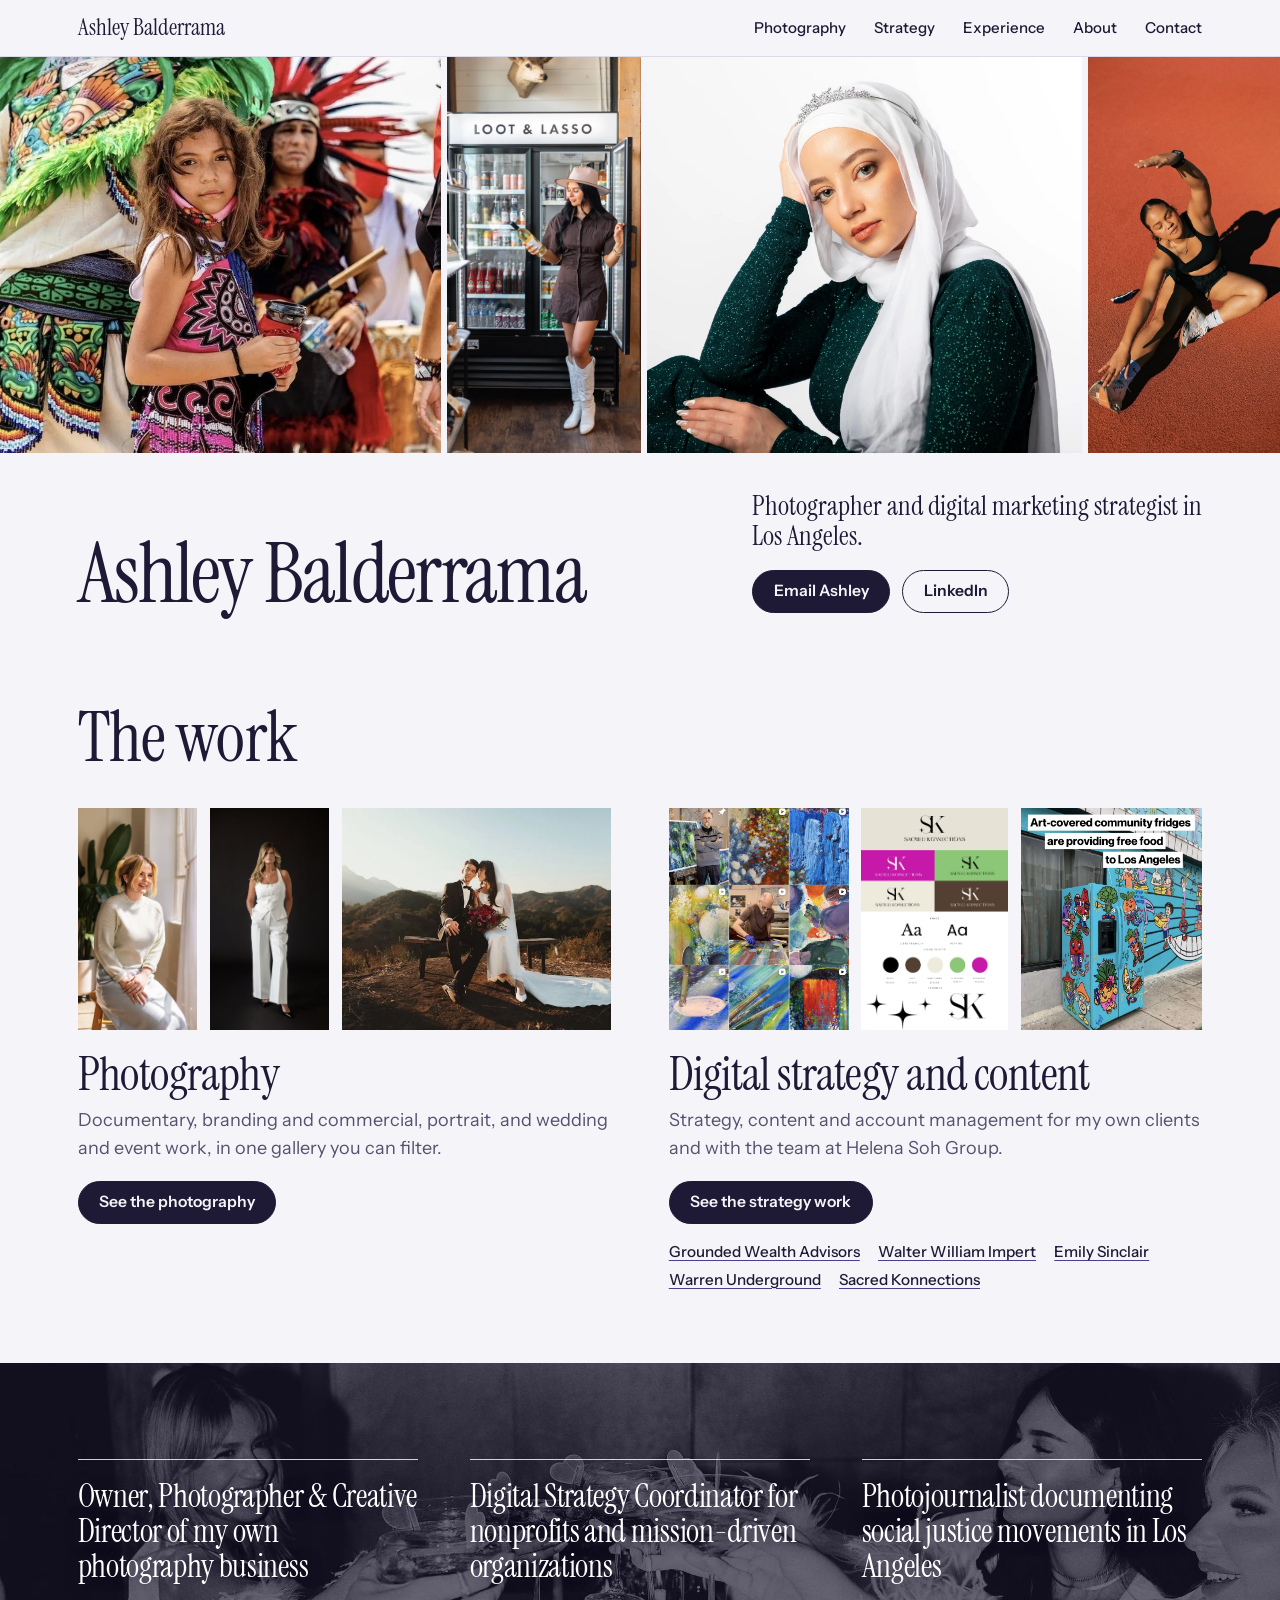
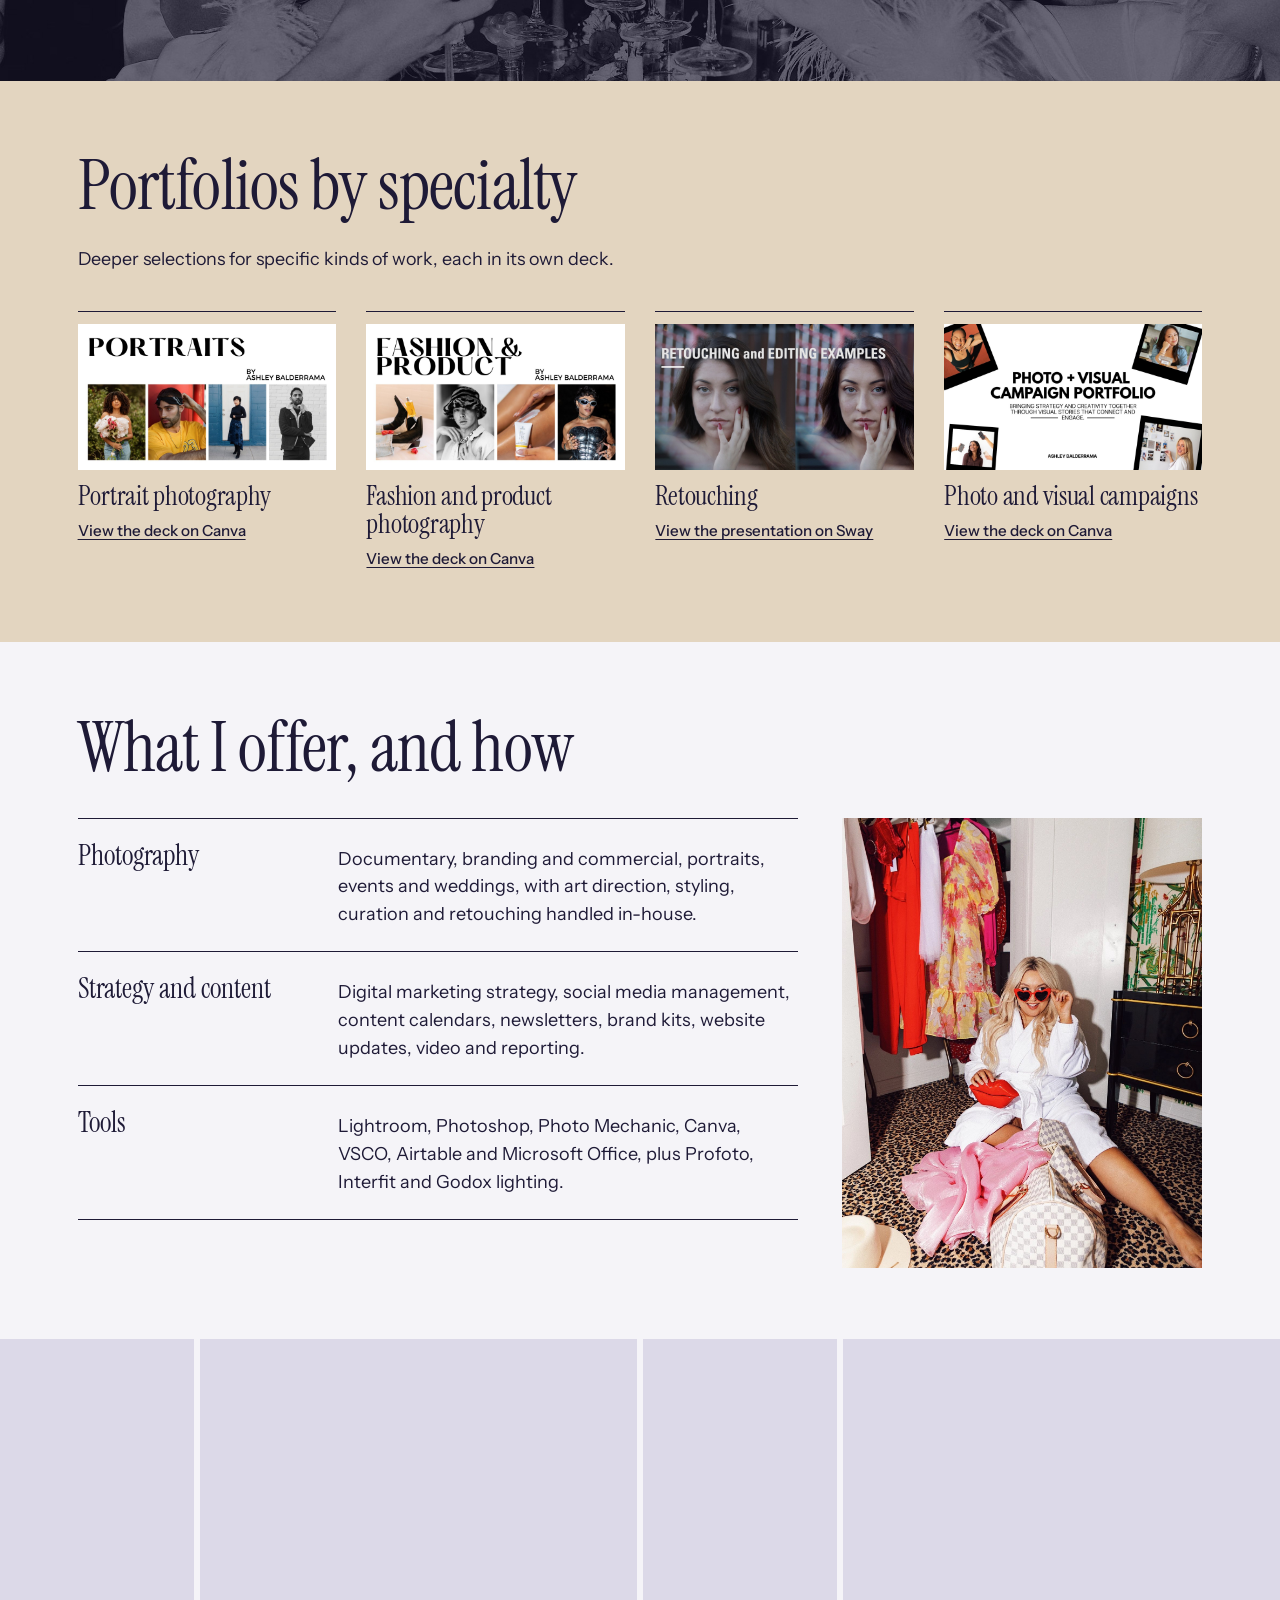
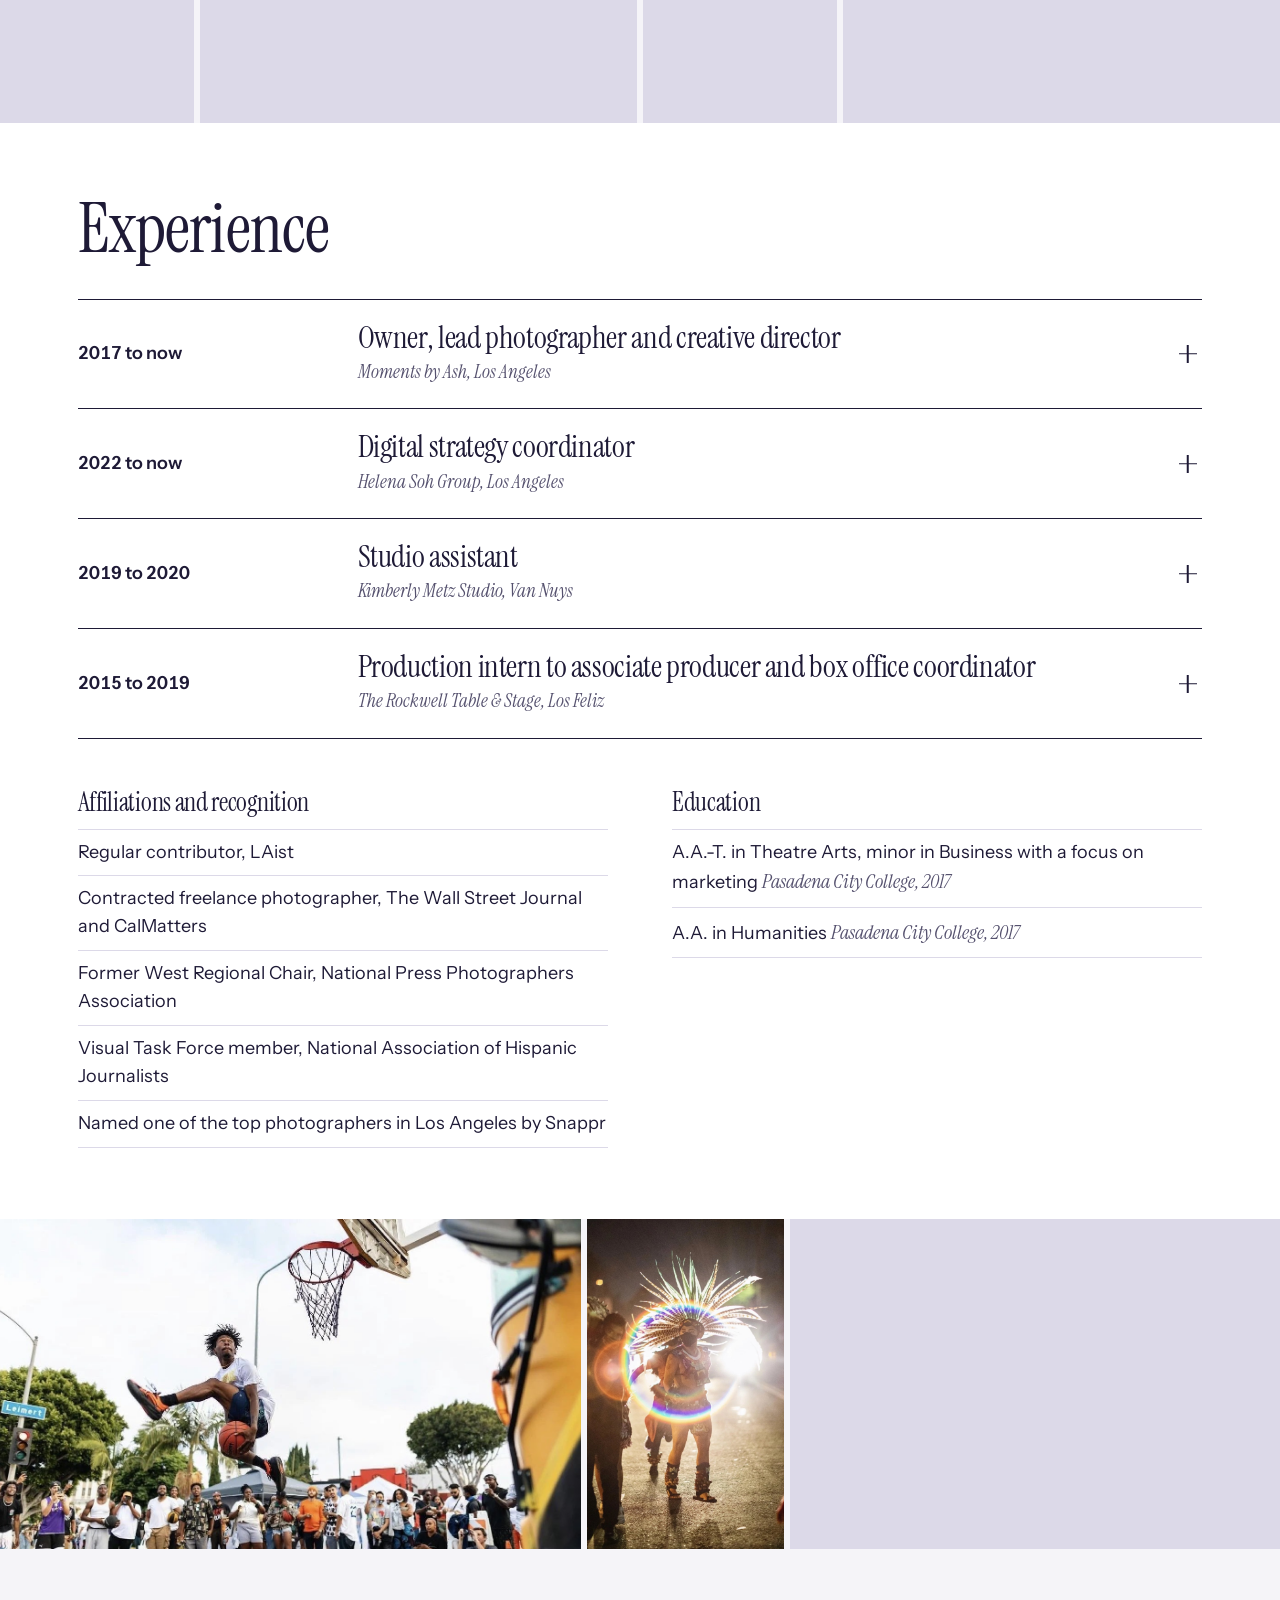
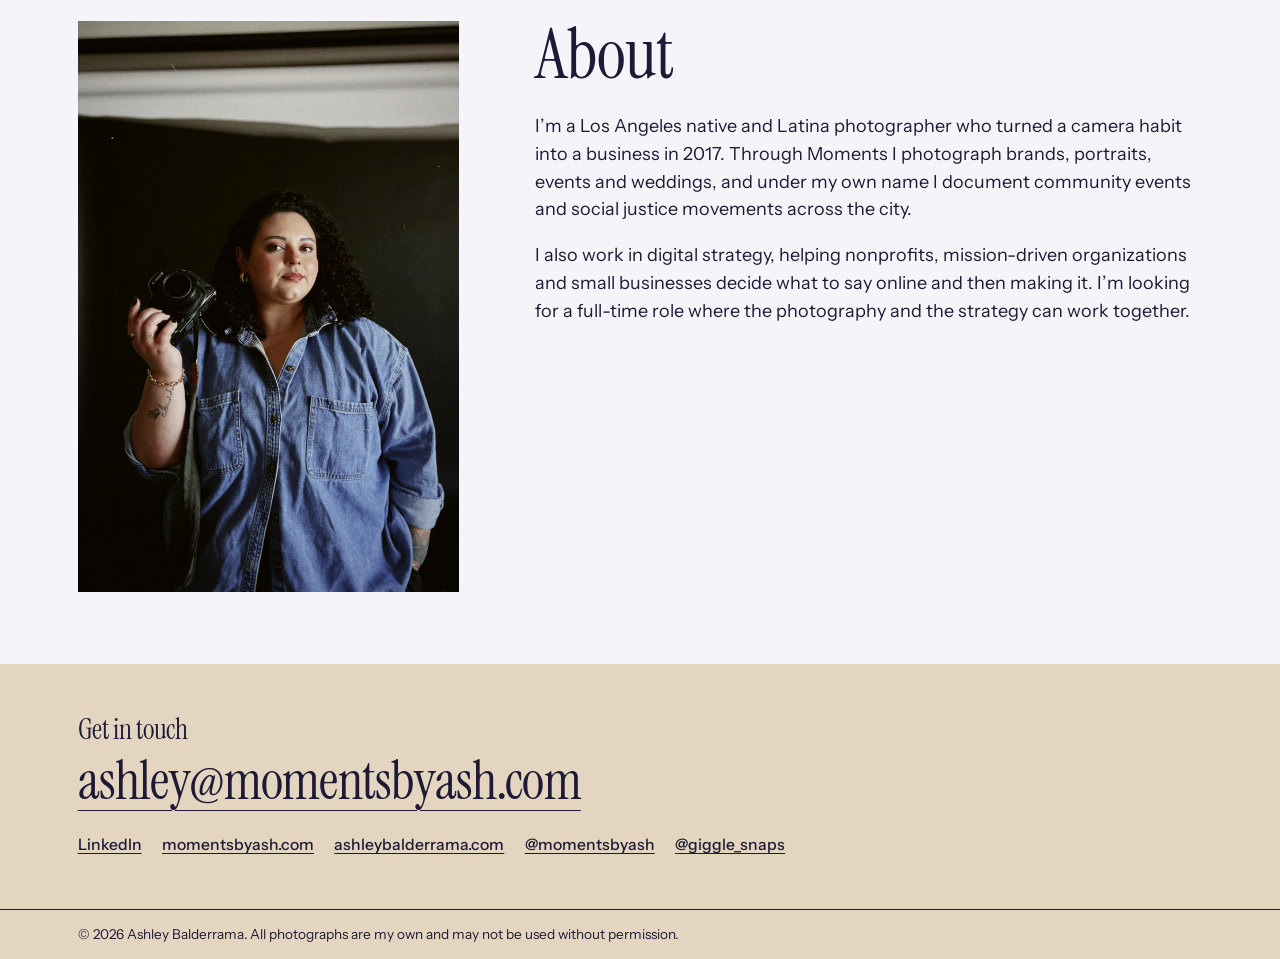
==== commit b8ebe799: "Add files via upload" ====
--- a/index.html
+++ b/index.html
@@ -40,49 +40,31 @@
 
 <!-- ======================= HERO ======================= -->
 <section class="hero">
+  <div class="hero-strip">
+    <a class="slot" style="--r:1.522;--pos:42% 50%" href="photography.html" aria-label="See the photography" data-file="hero-documentary.jpg"
+      data-alt="A young girl in beaded regalia stands among dancers in feathered headdresses"
+      data-brief="Documentary. Horizontal 3:2."></a>
+    <a class="slot" style="--r:.667;--pos:50% 40%" href="photography.html" aria-label="See the photography" data-file="hero-lifestyle.jpg"
+      data-alt="A woman in a hat and white boots picks a bottle of wine from a shop fridge"
+      data-brief="Commercial lifestyle. Vertical 2:3."></a>
+    <a class="slot" style="--r:1.5;--pos:58% 40%" href="photography.html" aria-label="See the photography" data-file="hero-portrait-1.jpg"
+      data-alt="Portrait of a woman in a white headscarf, tiara and green dress"
+      data-brief="A compelling portrait. Horizontal 3:2."></a>
+    <a class="slot" style="--r:.663" href="photography.html" aria-label="See the photography" data-file="hero-portrait-2.jpg"
+      data-alt="An athlete stretching on a red running track, seen from above"
+      data-brief="A compelling portrait. Vertical 2:3."></a>
+  </div>
+
   <div class="wrap hero-text">
     <h1>Ashley Balderrama</h1>
-    <p class="lede">Photographer and digital marketing strategist in Los Angeles. I make the pictures, and the plan that gets them seen.</p>
-    <p class="open">Open to full-time roles in photography, visual content and digital marketing, with nonprofits, mission-driven organizations and companies.</p>
-    <div class="actions">
-      <a class="btn btn-solid" href="mailto:ashley@momentsbyash.com">Email Ashley</a>
-      <a class="btn btn-line" id="resume-link" href="resume.pdf" hidden>Download résumé</a>
-      <a class="btn btn-line" href="https://www.linkedin.com/in/ashley-balderrama/">LinkedIn</a>
-    </div>
-  </div>
-
-  <div class="hero-band">
-    <div class="wrap hero-frames">
-      <a class="hero-frame" style="--r:1.522" href="photography.html">
-        <figure class="slot" data-file="hero-documentary.jpg"
-          data-alt="A young girl in beaded regalia stands among dancers in feathered headdresses, photographed by Ashley Balderrama"
-          data-brief="Your strongest documentary frame. Horizontal 3:2."></figure>
-        <span>Documentary and photojournalism</span>
-      </a>
-      <a class="hero-frame" style="--r:.667" href="photography.html">
-        <figure class="slot" data-file="hero-brand.jpg"
-          data-alt="Team branding photograph by Ashley Balderrama"
-          data-brief="A polished branding or commercial image. Vertical 2:3."></figure>
-        <span>Branding and commercial</span>
-      </a>
-      <a class="hero-frame" style="--r:.8" href="strategy.html">
-        <figure class="slot" data-file="hero-strategy.jpg"
-          data-alt="Instagram feed planned and produced with Ashley Balderrama"
-          data-brief="Screenshot of a feed you built and run. Vertical 4:5."></figure>
-        <span>Digital strategy and content</span>
-      </a>
-    </div>
-  </div>
-</section>
-
-<!-- ======================= ROLES ======================= -->
-<section class="roles" aria-label="What I do">
-  <div class="wrap">
-    <ul>
-      <li>Owner, Photographer &amp; Creative Director of my own photography business</li>
-      <li>Digital Strategy Coordinator for nonprofits and mission-driven organizations</li>
-      <li>Photojournalist documenting social justice movements in Los Angeles</li>
-    </ul>
+    <div class="hero-side">
+      <p class="lede">Photographer and digital marketing strategist in Los Angeles.</p>
+      <div class="actions">
+        <a class="btn btn-solid" href="mailto:ashley@momentsbyash.com">Email Ashley</a>
+        <a class="btn btn-line" id="resume-link" href="resume.pdf" hidden>Download résumé</a>
+        <a class="btn btn-line" href="https://www.linkedin.com/in/ashley-balderrama/">LinkedIn</a>
+      </div>
+    </div>
   </div>
 </section>
 
@@ -95,9 +77,9 @@
       <article class="work-card">
         <a class="work-main" href="photography.html">
           <div class="strip">
-            <figure class="slot" style="--r:.665" data-file="brand-01.jpg" data-alt="Personal branding portrait by a window" data-brief="Teaser for the photography page. Vertical 2:3."></figure>
-            <figure class="slot" style="--r:.663" data-file="brand-04.jpg" data-alt="Athlete stretching on a red track" data-brief="Teaser for the photography page. Vertical 2:3."></figure>
-            <figure class="slot" style="--r:.666" data-file="portrait-01.jpg" data-alt="Studio portrait of a woman in a white suit" data-brief="Teaser for the photography page. Vertical 2:3."></figure>
+            <figure class="slot" style="--r:.665" data-file="brand-01.jpg" data-dir="gallery" data-alt="Personal branding portrait by a window" data-brief="Teaser for the photography page. Vertical 2:3."></figure>
+            <figure class="slot" style="--r:.666" data-file="portrait-01.jpg" data-dir="gallery" data-alt="Studio portrait of a woman in a white suit" data-brief="Teaser for the photography page. Vertical 2:3."></figure>
+            <figure class="slot" style="--r:1.5" data-file="event-01.jpg" data-dir="gallery" data-alt="Wedding portrait at sunset" data-brief="Teaser for the photography page. Horizontal 3:2."></figure>
           </div>
           <h3>Photography</h3>
         </a>
@@ -129,6 +111,17 @@
   </div>
 </section>
 
+<!-- ======================= ROLES ======================= -->
+<section class="roles" aria-label="What I do">
+  <div class="wrap">
+    <ul>
+      <li>Owner, Photographer &amp; Creative Director of my own photography business</li>
+      <li>Digital Strategy Coordinator for nonprofits and mission-driven organizations</li>
+      <li>Photojournalist documenting social justice movements in Los Angeles</li>
+    </ul>
+  </div>
+</section>
+
 <!-- ======================= SPECIALTY PORTFOLIOS ======================= -->
 <!-- The cards come from the PORTFOLIOS list in content.js. A card only shows once its link is filled in. -->
 <section class="band decks" id="portfolios" hidden>
@@ -143,46 +136,25 @@
 <section class="band" id="offer">
   <div class="wrap">
     <h2>What I offer, and how</h2>
-    <div class="cols-3">
-      <div>
-        <h3>Photography and production</h3>
-        <ul class="plain">
-          <li>Documentary and photojournalism</li>
-          <li>Branding and commercial lifestyle</li>
-          <li>Portraits, events and weddings</li>
-          <li>Art direction and styling</li>
-          <li>Image curation and sequencing</li>
-          <li>Retouching and post-production</li>
-          <li>Video directing and editing</li>
-        </ul>
-      </div>
-      <div>
-        <h3>Strategy and content</h3>
-        <ul class="plain">
-          <li>Digital marketing and content strategy</li>
-          <li>Social media management</li>
-          <li>Editorial and content calendars</li>
-          <li>Newsletters and email campaigns</li>
-          <li>Brand development and brand kits</li>
-          <li>Website design and updates</li>
-          <li>Performance tracking and reporting</li>
-        </ul>
-      </div>
-      <div>
-        <h3>The tools I use</h3>
-        <ul class="plain">
-          <li>Adobe Lightroom and Photoshop</li>
-          <li>Photo Mechanic</li>
-          <li>Canva and VSCO</li>
-          <li>Airtable</li>
-          <li>Microsoft Office</li>
-          <li>Profoto, Interfit and Godox lighting</li>
-          <li>Vendini and Goldstar ticketing</li>
-        </ul>
-      </div>
-    </div>
-  </div>
-</section>
+    <div class="offer-grid">
+      <dl class="offer">
+        <div><dt>Photography</dt><dd>Documentary, branding and commercial, portraits, events and weddings, with art direction, styling, curation and retouching handled in-house.</dd></div>
+        <div><dt>Strategy and content</dt><dd>Digital marketing strategy, social media management, content calendars, newsletters, brand kits, website updates, video and reporting.</dd></div>
+        <div><dt>Tools</dt><dd>Lightroom, Photoshop, Photo Mechanic, Canva, VSCO, Airtable and Microsoft Office, plus Profoto, Interfit and Godox lighting.</dd></div>
+      </dl>
+      <figure class="slot" style="--pos:50% 58%" data-file="offer-01.jpg" data-alt="A woman in a robe and heart-shaped sunglasses sits on a leopard-print carpet beside a rack of bright dresses"
+        data-brief="Image beside What I offer: a colorful fashion or branding portrait. Vertical."></figure>
+    </div>
+  </div>
+</section>
+
+<!-- ======================= PHOTO BREAK ======================= -->
+<a class="photo-break" href="photography.html" aria-label="See the photography">
+  <span class="slot" style="--r:.667;--pos:50% 40%" data-file="break-01.jpg" data-alt="A smiling man sits on a desk holding a tablet in a bright studio" data-brief="Photo strip, 1st. Vertical 2:3."></span>
+  <span class="slot" style="--r:1.5" data-file="break-02.jpg" data-alt="A fragrance set on a yellow blanket beside tulips tucked into a jeans pocket" data-brief="Photo strip, 2nd. Horizontal 3:2."></span>
+  <span class="slot" style="--r:.667" data-file="break-03.jpg" data-alt="A woman in an orange outfit and hat, reflected in a curved mirror on a white wall" data-brief="Photo strip, 3rd. Vertical 2:3."></span>
+  <span class="slot" style="--r:1.5" data-file="break-04.jpg" data-alt="A couple laughing together over drinks on a porch" data-brief="Photo strip, 4th. Horizontal 3:2."></span>
+</a>
 
 <!-- ======================= EXPERIENCE ======================= -->
 <section class="band experience" id="experience">
@@ -223,7 +195,7 @@
           <span class="job-main"><h3>Production intern to associate producer and box office coordinator</h3><p class="where">The Rockwell Table &amp; Stage, Los Feliz</p></span>
           <span class="case-toggle" aria-hidden="true"></span>
         </summary>
-        <div class="job-body"><p>Four years and five roles at a live theatre venue, including stage manager. As associate producer I helped move the venue to Actors’ Equity approval, managed artist payroll and settlements, ran social media, ticketing and the weekly email newsletter, and hired and trained hosts and interns.</p></div>
+        <div class="job-body"><p>Four years and five roles at a live theatre venue, including stage manager. As associate producer I produced the venue’s performances outside its own stage, for a conference, a comedy showcase and a Pride festival. I also helped move the venue to Actors’ Equity approval, managed artist payroll and settlements, ran social media, ticketing and the weekly email newsletter, and hired and trained hosts and interns.</p></div>
       </details>
 
     </div>
@@ -232,6 +204,7 @@
         <h3>Affiliations and recognition</h3>
         <ul class="plain">
           <li>Regular contributor, LAist</li>
+          <li>Contracted freelance photographer, The Wall Street Journal and CalMatters</li>
           <li>Former West Regional Chair, National Press Photographers Association</li>
           <li>Visual Task Force member, National Association of Hispanic Journalists</li>
           <li>Named one of the top photographers in Los Angeles by Snappr</li>
@@ -248,6 +221,13 @@
   </div>
 </section>
 
+<!-- ======================= PHOTO BREAK 2 ======================= -->
+<a class="photo-break fit" style="--sum:3.885;--sum-m:2.385" href="photography.html" aria-label="See the photography">
+  <span class="slot" style="--r:1.779" data-file="break-05.jpg" data-alt="A player soars toward the hoop at a street basketball game while a crowd watches" data-brief="Second photo strip, 1st. Horizontal."></span>
+  <span class="slot" style="--r:0.606" data-file="break-06.jpg" data-alt="A dancer in a feathered headdress, ringed by a rainbow lens flare at night" data-brief="Second photo strip, 2nd. Vertical."></span>
+  <span class="slot" style="--r:1.5" data-file="break-07.jpg" data-alt="A smiling woman wearing a staff lanyard stands between library shelves" data-brief="Second photo strip, 3rd. Horizontal 3:2."></span>
+</a>
+
 <!-- ======================= ABOUT ======================= -->
 <section class="band" id="about">
   <div class="wrap about-grid">
@@ -255,10 +235,8 @@
       data-brief="A portrait of you. Vertical 2:3."></figure>
     <div class="measure">
       <h2>About</h2>
-      <p>I’m a Los Angeles native and Latina photographer who turned a camera habit into a business in 2017. Through Moments I photograph brands, portraits, events and weddings. Under my own name I document community events and social justice movements across the city, including as a regular contributor to LAist.</p>
-      <p>Since 2022 I’ve also worked as a digital strategy coordinator with Helena Soh Group, where I help nonprofits, public figures and mission-driven organizations figure out what to say online and then make it, schedule it and measure it. I do the same for my own clients, from a team of financial advisors to a fine art painter.</p>
-      <p>Before that I spent four years in live theatre, working up from production intern to associate producer. It taught me how to run a production, a budget and a room, and I still use all three on every shoot.</p>
-      <p>I’m looking for a full-time role where the photography and the strategy can work together.</p>
+      <p>I’m a Los Angeles native and Latina photographer who turned a camera habit into a business in 2017. Through Moments I photograph brands, portraits, events and weddings, and under my own name I document community events and social justice movements across the city.</p>
+      <p>I also work in digital strategy, helping nonprofits, mission-driven organizations and small businesses decide what to say online and then making it. I’m looking for a full-time role where the photography and the strategy can work together.</p>
     </div>
   </div>
 </section>
--- a/site.css
+++ b/site.css
@@ -45,6 +45,8 @@
 /* buttons */
 .btn{display:inline-block;font-weight:600;font-size:.98rem;text-decoration:none;
      padding:.7em 1.3em;border-radius:999px;border:1.5px solid var(--ink);line-height:1.2}
+button.btn{font-family:inherit;background:transparent;color:var(--ink);cursor:pointer}
+.more{margin-top:clamp(14px,2vw,24px)}
 .btn-solid{background:var(--ink);color:var(--paper)}
 .btn-solid:hover{background:var(--indigo);border-color:var(--indigo)}
 .btn-line:hover{background:var(--ink);color:var(--paper)}
@@ -52,7 +54,7 @@
 /* image slots */
 .slot{position:relative;display:block;overflow:hidden;margin:0;padding:0;border:0;background:var(--mist);
       color:var(--ink);font:inherit;text-align:left}
-.slot > img{position:absolute;inset:0;width:100%;height:100%;object-fit:cover}
+.slot > img{position:absolute;inset:0;width:100%;height:100%;object-fit:cover;object-position:var(--pos,50% 50%)}
 .slot.is-empty{display:none}
 .zoom.is-filled{cursor:zoom-in}
 .slot-note{display:none;position:absolute;inset:0;padding:10px 12px;overflow:hidden;font-size:.8rem;line-height:1.35}
@@ -68,30 +70,26 @@
 .guide-tip{font-size:.92rem;color:var(--ink-soft);margin-top:1em}
 
 /* hero */
-.hero-text{padding-block:clamp(32px,5vw,72px) clamp(28px,4vw,56px)}
-.hero h1{font-size:clamp(3rem,8.6vw,7.75rem);line-height:.9;letter-spacing:-.02em;margin-bottom:clamp(16px,2.2vw,28px)}
-.lede{font-family:var(--display);font-size:clamp(1.6rem,2.9vw,2.6rem);line-height:1.12;max-width:22em;margin-bottom:.6em}
-.open{color:var(--ink-soft);max-width:36em;margin-bottom:1.5em}
+.hero-strip{display:flex;gap:6px;height:clamp(260px,44vh,480px);background:var(--paper)}
+.hero-strip .slot{flex:var(--r) 1 0;height:100%;min-width:0}
+.hero-text{display:grid;grid-template-columns:minmax(0,1fr) auto;gap:clamp(16px,4vw,56px);align-items:end;
+           padding-block:clamp(22px,3vw,40px) clamp(8px,1.5vw,20px)}
+.hero h1{font-size:clamp(2.9rem,6.6vw,6rem);line-height:.92;letter-spacing:-.02em}
+.hero-side{max-width:25em}
+.lede{font-family:var(--display);font-size:clamp(1.4rem,2.1vw,1.9rem);line-height:1.12;margin-bottom:.7em}
 .actions{display:flex;flex-wrap:wrap;gap:12px}
-.hero-band{background:linear-gradient(var(--paper) 0,var(--paper) clamp(80px,13vw,190px),var(--accent) clamp(80px,13vw,190px));
-           padding-bottom:clamp(28px,4vw,56px)}
-.hero-frames{display:flex;flex-wrap:wrap;gap:clamp(10px,1.6vw,22px);align-items:flex-start}
-.hero-frame{flex:var(--r) 1 0;min-width:0;text-decoration:none;display:block}
-.hero-frame:nth-child(2){margin-top:clamp(14px,3vw,44px)}
-.hero-frame:nth-child(3){margin-top:clamp(6px,1.4vw,20px)}
-.hero-frame .slot{aspect-ratio:var(--r)}
-.hero-frame > span{display:block;font-weight:600;font-size:clamp(.9rem,1.2vw,1.05rem);line-height:1.25;padding-top:.7em}
-.hero-frame:hover > span{text-decoration:underline;text-decoration-thickness:1px}
 
 /* roles */
-.roles{background:var(--white);padding-block:clamp(56px,8vw,112px)}
+.roles{position:relative;background:var(--ink) url("images/bg-statements.jpg") center 30%/cover no-repeat;color:#fff;padding-block:clamp(52px,7.5vw,104px)}
+.roles::before{content:"";position:absolute;inset:0;background:rgba(22,18,42,.62)}
+.roles .wrap{position:relative}
 .roles ul{list-style:none;margin:0;padding:0;display:grid;grid-template-columns:repeat(3,minmax(0,1fr));gap:clamp(20px,4vw,56px)}
 .roles li{font-family:var(--display);font-size:clamp(1.5rem,2.5vw,2.2rem);line-height:1.1;letter-spacing:-.01em;
-          border-top:1px solid var(--ink);padding-top:.6em}
+          border-top:1px solid rgba(255,255,255,.8);padding-top:.6em;text-shadow:0 1px 14px rgba(22,18,42,.55)}
 
 /* section rhythm */
-.band{padding-block:clamp(64px,9vw,128px)}
-.band h2{font-size:clamp(2.8rem,7vw,5.6rem);line-height:.95;margin-bottom:.35em}
+.band{padding-block:clamp(44px,5.6vw,80px)}
+.band h2{font-size:clamp(2.5rem,5.6vw,4.4rem);line-height:.96;margin-bottom:.35em}
 .intro{font-size:clamp(1.08rem,1.4vw,1.25rem);max-width:36em}
 
 /* gallery */
@@ -105,7 +103,7 @@
 .frame > img{position:static;height:auto}
 body.guide .frame.is-empty{aspect-ratio:4/5}
 .after-gallery{display:grid;grid-template-columns:minmax(0,1fr) minmax(0,1fr);gap:clamp(24px,5vw,72px);margin-top:clamp(36px,5vw,64px)}
-.after-gallery h3,.two-up h3,.cols-3 h3{font-size:clamp(1.5rem,2vw,1.8rem);margin-bottom:.5em}
+.after-gallery h3,.two-up h3{font-size:clamp(1.5rem,2vw,1.8rem);margin-bottom:.5em}
 .plain{list-style:none;margin:0;padding:0}
 .plain li{padding-block:.5em;border-top:1px solid var(--mist)}
 .plain li:last-child{border-bottom:1px solid var(--mist)}
@@ -126,9 +124,9 @@
 /* specialty portfolios */
 .decks{background:var(--accent)}
 .decks :focus-visible{outline-color:var(--ink)}
-.deck-list{list-style:none;margin:clamp(24px,3vw,40px) 0 0;padding:0;display:grid;grid-template-columns:repeat(auto-fit,minmax(min(100%,260px),1fr));gap:clamp(20px,4vw,56px)}
+.deck-list{list-style:none;margin:clamp(24px,3vw,40px) 0 0;padding:0;display:grid;grid-template-columns:repeat(4,minmax(0,1fr));gap:clamp(20px,2.4vw,32px)}
 .deck-list a,.deck-list .deck-todo{display:block;text-decoration:none;border-top:1px solid var(--ink);padding-top:.7em}
-.deck-title{display:block;font-family:var(--display);font-size:clamp(2rem,4.2vw,3.5rem);line-height:1;letter-spacing:-.012em}
+.deck-title{display:block;font-family:var(--display);font-size:clamp(1.3rem,2.1vw,1.9rem);line-height:1.04;letter-spacing:-.01em}
 .deck-go{display:block;margin-top:.6em;font-size:.95rem;font-weight:500;text-decoration:underline;text-decoration-thickness:1px;text-underline-offset:.2em;text-decoration-color:var(--ink)}
 .deck-list a:hover .deck-go{text-decoration-thickness:2px}
 
@@ -206,21 +204,33 @@
 /* landing: the work */
 .work-grid{display:grid;grid-template-columns:repeat(2,minmax(0,1fr));gap:clamp(28px,4.5vw,64px);margin-top:clamp(20px,3vw,36px)}
 .work-main{display:block;text-decoration:none}
-.strip{display:flex;gap:var(--gap);aspect-ratio:2.1}
+.strip{display:flex;gap:var(--gap);aspect-ratio:2.4}
 .strip .slot{flex:var(--r,1) 1 0;height:100%;min-width:0}
 .work-card h3{font-size:clamp(2.1rem,3.7vw,3.2rem);margin:.45em 0 .18em}
 .work-main:hover h3{text-decoration:underline;text-decoration-thickness:1px;text-underline-offset:.1em}
 .work-card p{color:var(--ink-soft);max-width:31em;margin-bottom:1em}
 .client-links{font-size:.95rem;font-weight:500;display:flex;flex-wrap:wrap;gap:.25em 1.2em;margin:1.1em 0 0;padding:0;list-style:none}
 
+/* photo break */
+.photo-break{display:flex;gap:6px;height:clamp(200px,30vw,400px);text-decoration:none}
+.photo-break .slot{flex:var(--r) 1 0;height:100%;min-width:0}
+.photo-break.fit{height:auto;aspect-ratio:var(--sum)}
+.deck-cover{aspect-ratio:16/9;margin-bottom:.7em}
+
 /* offer */
-.cols-3{display:grid;grid-template-columns:repeat(3,minmax(0,1fr));gap:clamp(24px,4vw,56px);margin-top:clamp(24px,3.5vw,44px)}
+.offer-grid{display:grid;grid-template-columns:minmax(0,8fr) minmax(0,4fr);gap:clamp(20px,3.5vw,48px);margin-top:clamp(20px,3vw,36px);align-items:start}
+.offer-grid .slot{aspect-ratio:4/5}
+.offer{margin:0;border-bottom:1px solid var(--ink)}
+.offer > div{display:grid;grid-template-columns:minmax(0,4fr) minmax(0,8fr);gap:clamp(14px,2.4vw,32px);border-top:1px solid var(--ink);
+             padding-block:clamp(14px,1.8vw,22px);align-items:baseline}
+.offer dt{font-family:var(--display);font-size:clamp(1.5rem,2.2vw,1.9rem);line-height:1.05}
+.offer dd{margin:0;max-width:40em}
 
 /* experience */
 .experience{background:var(--white)}
 .when{font-weight:600;font-variant-numeric:tabular-nums}
 .where{font-family:var(--display);font-style:italic;font-size:1.2rem;color:var(--ink-soft);margin-bottom:.5em}
-.two-up{display:grid;grid-template-columns:minmax(0,1fr) minmax(0,1fr);gap:clamp(24px,5vw,72px);margin-top:clamp(40px,6vw,80px)}
+.two-up{display:grid;grid-template-columns:minmax(0,1fr) minmax(0,1fr);gap:clamp(24px,5vw,72px);margin-top:clamp(32px,4vw,56px)}
 
 .jobs{margin-top:clamp(20px,3vw,36px);border-bottom:1px solid var(--ink)}
 .job{border-top:1px solid var(--ink)}
@@ -238,7 +248,7 @@
 .about-grid .slot{aspect-ratio:2/3}
 
 /* contact */
-.contact{background:var(--accent);padding-block:clamp(36px,5vw,64px)}
+.contact{background:var(--accent);padding-block:clamp(32px,4vw,52px)}
 .contact h2{font-size:clamp(1.5rem,2.2vw,1.9rem);line-height:1.1;margin-bottom:.2em}
 .contact :focus-visible{outline-color:var(--ink)}
 .contact a{text-decoration-color:var(--ink)}
@@ -248,15 +258,20 @@
 .colophon{background:var(--accent);border-top:1px solid var(--ink);font-size:.85rem;padding-block:14px}
 
 @media (max-width:900px){
-  .case-body,.about-grid,.after-gallery,.two-up,.cols-3,.work-grid{grid-template-columns:minmax(0,1fr)}
-  .steps{grid-template-columns:repeat(2,minmax(0,1fr))}
+  .case-body,.about-grid,.after-gallery,.two-up,.work-grid,.hero-text,.offer-grid{grid-template-columns:minmax(0,1fr)}
+  .offer-grid .slot{max-width:360px}
+  .hero-text{align-items:start}
+  .steps,.deck-list{grid-template-columns:repeat(2,minmax(0,1fr))}
   .about-grid .slot{max-width:380px}
   .gallery{column-count:2}
 }
 @media (max-width:700px){
-  .hero-frame:first-child{flex-basis:100%}
-  .hero-frame:nth-child(2){margin-top:0}
-  .hero-frame:nth-child(3){margin-top:clamp(10px,3vw,20px)}
+  .photo-break .slot:nth-child(n+3){display:none}
+  .photo-break.fit{aspect-ratio:var(--sum-m)}
+  .hero-strip{flex-wrap:wrap;height:auto}
+  .hero-strip .slot{flex:1 1 0;height:auto;aspect-ratio:2/3}
+  .hero-strip .slot:first-child{flex-basis:100%;aspect-ratio:3/2}
+  .offer > div{grid-template-columns:minmax(0,1fr);gap:4px}
   .roles ul,.site-cards{grid-template-columns:minmax(0,1fr)}
   .job summary{grid-template-columns:minmax(0,1fr) 24px;column-gap:12px}
   .job .when{grid-column:1;grid-row:1;font-size:.92rem}
